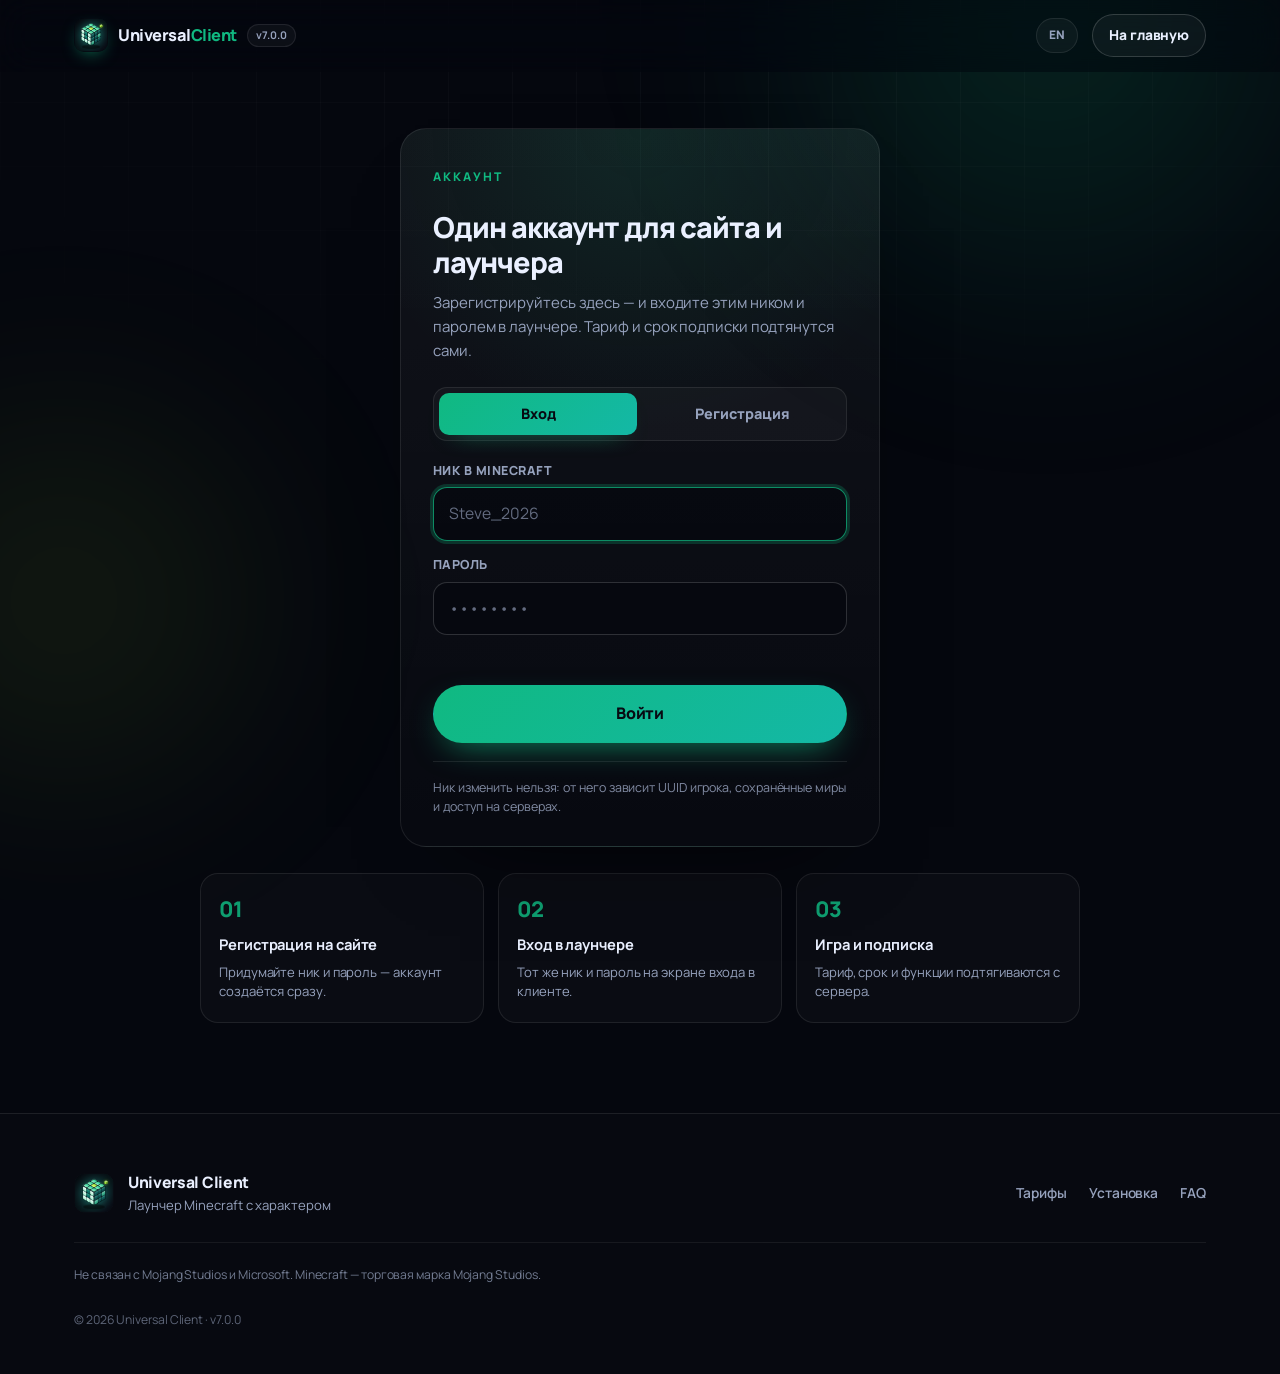
==== account.html @ 713a1575 "Add files via upload" ====
<!DOCTYPE html>
<html lang="ru" data-theme="emerald">
<head>
<meta charset="UTF-8">
<meta name="viewport" content="width=device-width, initial-scale=1">
<title>Аккаунт — Universal Client</title>
<meta name="description" content="Регистрация и вход в аккаунт Universal Client. Один ник и пароль для сайта и лаунчера.">
<meta name="theme-color" content="#070a12">
<link rel="icon" href="assets/img/icon.png">
<link rel="apple-touch-icon" href="assets/img/icon.png">
<link rel="preload" href="assets/fonts/manrope-cyrillic.woff2" as="font" type="font/woff2" crossorigin>
<link rel="preload" href="assets/fonts/manrope-latin.woff2" as="font" type="font/woff2" crossorigin>
<link rel="stylesheet" href="assets/css/style.css">
<link rel="stylesheet" href="assets/css/account.css">
<script>document.documentElement.classList.add("js");</script>
</head>
<body>

<div class="bg" aria-hidden="true">
  <div class="bg-grid"></div>
  <div class="bg-glow bg-glow--a"></div>
  <div class="bg-glow bg-glow--b"></div>
</div>

<header class="header" id="header">
  <div class="wrap header__inner">
    <a class="brand" href="index.html" aria-label="Universal Client">
      <img class="brand__icon" src="assets/img/icon.png" alt="" width="36" height="36">
      <span class="brand__text">Universal<span>Client</span></span>
      <span class="brand__ver">v7.0.0</span>
    </a>

    <div class="header__actions">
      <button class="lang" id="accLang" type="button" aria-label="Switch language">EN</button>
      <a class="btn btn--ghost btn--sm" href="index.html">
        <span data-i18n="acc.back">На главную</span>
      </a>
    </div>
  </div>
</header>

<main class="acc">
  <div class="wrap acc__wrap">

    <section class="acc__card" id="authCard">
      <span class="eyebrow" data-i18n="acc.eyebrow">Аккаунт</span>
      <h1 class="acc__title" data-i18n="acc.title">Один аккаунт для сайта и лаунчера</h1>
      <p class="acc__lead" data-i18n="acc.lead">Зарегистрируйтесь здесь — и входите этим ником и паролем в лаунчере. Тариф и срок подписки подтянутся сами.</p>

      <div class="acc__tabs" role="tablist" aria-label="Вход и регистрация">
        <button class="acc__tab is-active" type="button" role="tab" aria-selected="true" data-tab="login" data-i18n="acc.tabLogin">Вход</button>
        <button class="acc__tab" type="button" role="tab" aria-selected="false" data-tab="register" data-i18n="acc.tabRegister">Регистрация</button>
      </div>

      <form class="acc__form" id="authForm" novalidate>
        <label class="acc__field">
          <span data-i18n="acc.nickname">Ник в Minecraft</span>
          <input id="nickname" name="nickname" type="text" maxlength="16" autocomplete="username"
                 spellcheck="false" placeholder="Steve_2026" required>
        </label>

        <label class="acc__field">
          <span data-i18n="acc.password">Пароль</span>
          <input id="password" name="password" type="password" maxlength="128"
                 autocomplete="current-password" placeholder="••••••••" required>
        </label>

        <label class="acc__field" id="repeatRow" hidden>
          <span data-i18n="acc.repeat">Повторите пароль</span>
          <input id="repeat" name="repeat" type="password" maxlength="128"
                 autocomplete="new-password" placeholder="••••••••">
        </label>

        <p class="acc__msg" id="msg" role="status" aria-live="polite"></p>

        <button class="btn btn--primary btn--block btn--lg" id="submit" type="submit">
          <span id="submitText" data-i18n="acc.signIn">Войти</span>
        </button>
      </form>

      <p class="acc__note" data-i18n="acc.note">Ник изменить нельзя: от него зависит UUID игрока, сохранённые миры и доступ на серверах.</p>
    </section>

    <section class="prof" id="profileCard" hidden>

      <header class="pcard prof__hero">
        <div class="acc__avatar" id="profileAvatar" aria-hidden="true">?</div>
        <div class="prof__id">
          <span class="eyebrow" data-i18n="acc.profileEyebrow">Профиль</span>
          <div class="prof__nickrow">
            <h1 class="prof__nick" id="profileNick">—</h1>
            <span class="rank" id="rankBadge" hidden></span>
          </div>
          <p class="prof__meta">
            <span class="acc__badge" id="planBadge">Free</span>
            <span id="profileSince"></span>
          </p>
        </div>
        <a class="btn btn--ghost" id="adminLink" href="admin.html" hidden data-i18n="prof.adminPanel">Админ-панель</a>
        <button class="btn btn--ghost" id="logoutBtn" type="button" data-i18n="acc.logout">Выйти</button>
      </header>

      <div class="prof__grid">

        <div class="prof__col">

        <article class="pcard pcard--1">
          <h2 class="pcard__title" data-i18n="prof.subTitle">Подписка</h2>
          <p class="prof__plan" id="subPlan">Free</p>
          <p class="prof__sub" id="subUntil"></p>
          <div class="meter" id="subMeter" hidden><div class="meter__fill" id="subFill"></div></div>
          <p class="prof__hint" id="subHint"></p>
          <a class="btn btn--primary" id="subCta" href="index.html#pricing" data-i18n="prof.ctaFree">Открыть Premium</a>
          <div class="admin-self" id="adminSelf" hidden>
            <div class="admin-self__row">
              <select id="adminSelfPlan" aria-label="Срок подписки">
                <option value="1m">1 месяц</option>
                <option value="6m">6 месяцев</option>
                <option value="12m">12 месяцев</option>
              </select>
              <button class="btn btn--primary" id="adminSelfGrant" type="button" data-i18n="prof.selfGrant">Выдать себе подписку</button>
              <button class="btn btn--ghost" id="adminSelfRevoke" type="button" data-i18n="prof.selfRevoke">Отозвать</button>
            </div>
            <p class="acc__msg" id="adminSelfMsg" role="status" aria-live="polite"></p>
          </div>
        </article>

        <article class="pcard pcard--4">
          <h2 class="pcard__title" data-i18n="prof.secTitle">Безопасность</h2>
          <form class="acc__form" id="pwForm" novalidate>
            <label class="acc__field">
              <span data-i18n="prof.pwCurrent">Текущий пароль</span>
              <input id="pwCurrent" type="password" maxlength="128" autocomplete="current-password" placeholder="••••••••">
            </label>
            <label class="acc__field">
              <span data-i18n="prof.pwNew">Новый пароль</span>
              <input id="pwNew" type="password" maxlength="128" autocomplete="new-password" placeholder="••••••••">
            </label>
            <label class="acc__field">
              <span data-i18n="acc.repeat">Повторите пароль</span>
              <input id="pwRepeat" type="password" maxlength="128" autocomplete="new-password" placeholder="••••••••">
            </label>
            <p class="acc__msg" id="pwMsg" role="status" aria-live="polite"></p>
            <button class="btn btn--ghost btn--block" id="pwSubmit" type="submit" data-i18n="prof.pwSave">Сменить пароль</button>
          </form>
          <button class="prof__danger" id="logoutAllBtn" type="button" data-i18n="prof.logoutAll">Выйти на всех устройствах</button>
        </article>

        </div>

        <div class="prof__col">

        <article class="pcard pcard--2">
          <h2 class="pcard__title" data-i18n="prof.featTitle">Возможности</h2>
          <ul class="feat" id="featList"></ul>
        </article>

        <article class="pcard pcard--3">
          <h2 class="pcard__title" data-i18n="prof.infoTitle">Данные аккаунта</h2>
          <dl class="info" id="infoList"></dl>
        </article>

        </div>

        <article class="pcard prof__wide">
          <h2 class="pcard__title" data-i18n="prof.startTitle">Как начать играть</h2>
          <ol class="todo" id="todoList"></ol>
        </article>

      </div>
    </section>

    <ol class="acc__steps" id="regSteps">
      <li>
        <span class="acc__step-num">01</span>
        <strong data-i18n="acc.step1t">Регистрация на сайте</strong>
        <span data-i18n="acc.step1">Придумайте ник и пароль — аккаунт создаётся сразу.</span>
      </li>
      <li>
        <span class="acc__step-num">02</span>
        <strong data-i18n="acc.step2t">Вход в лаунчере</strong>
        <span data-i18n="acc.step2">Тот же ник и пароль на экране входа в клиенте.</span>
      </li>
      <li>
        <span class="acc__step-num">03</span>
        <strong data-i18n="acc.step3t">Игра и подписка</strong>
        <span data-i18n="acc.step3">Тариф, срок и функции подтягиваются с сервера.</span>
      </li>
    </ol>

  </div>
</main>

<footer class="footer">
  <div class="wrap footer__inner">
    <div class="footer__brand">
      <img src="assets/img/icon.png" alt="" width="40" height="40">
      <div>
        <strong>Universal Client</strong>
        <span data-i18n="footer.tagline">Лаунчер Minecraft с характером</span>
      </div>
    </div>

    <nav class="footer__nav" aria-label="Ссылки">
      <a href="index.html#pricing" data-i18n="nav.pricing">Тарифы</a>
      <a href="index.html#install" data-i18n="nav.install">Установка</a>
      <a href="index.html#faq" data-i18n="nav.faq">FAQ</a>
    </nav>

    <p class="footer__legal" data-i18n="footer.legal">Не связан с Mojang Studios и Microsoft. Minecraft — торговая марка Mojang Studios.</p>
    <p class="footer__copy">© 2026 Universal Client · v7.0.0</p>
  </div>
</footer>

<script src="assets/js/account.js"></script>
</body>
</html>
---- assets/css/style.css ----
﻿/* =========================================================
   Universal Client — site styles
   ========================================================= */

@font-face {
  font-family: "Manrope";
  font-style: normal;
  font-weight: 200 800;
  font-display: swap;
  src: url("../fonts/manrope-cyrillic.woff2") format("woff2");
  unicode-range: U+0301, U+0400-045F, U+0490-0491, U+04B0-04B1, U+2116;
}
@font-face {
  font-family: "Manrope";
  font-style: normal;
  font-weight: 200 800;
  font-display: swap;
  src: url("../fonts/manrope-latin-ext.woff2") format("woff2");
  unicode-range: U+0100-02BA, U+02BD-02C5, U+02C7-02CC, U+02CE-02D7, U+02DD-02FF, U+0304, U+0308, U+0329, U+1D00-1DBF, U+1E00-1E9F, U+1EF2-1EFF, U+2020, U+20A0-20AB, U+20AD-20C4, U+2113, U+2C60-2C7F, U+A720-A7FF;
}
@font-face {
  font-family: "Manrope";
  font-style: normal;
  font-weight: 200 800;
  font-display: swap;
  src: url("../fonts/manrope-latin.woff2") format("woff2");
  unicode-range: U+0000-00FF, U+0131, U+0152-0153, U+02BB-02BC, U+02C6, U+02DA, U+02DC, U+0304, U+0308, U+0329, U+2000-206F, U+20AC, U+2122, U+2191, U+2193, U+2212, U+2215, U+FEFF, U+FFFD;
}

/* ---------- tokens ---------- */

:root {
  --bg: #05070e;
  --bg-soft: #080c17;
  --panel: rgba(255, 255, 255, 0.035);
  --panel-2: rgba(255, 255, 255, 0.06);
  --line: rgba(255, 255, 255, 0.085);
  --line-strong: rgba(255, 255, 255, 0.16);
  --text: #eaf0ff;
  --muted: #96a2bd;
  --ink: #070a12;
  --wrap: 1180px;
  --radius: 20px;
  --a: #10b981;
  --b: #14b8a6;
  --c: #a3e635;
  --header-h: 72px;
  --ease: cubic-bezier(0.22, 0.7, 0.24, 1);
}

[data-theme="amber"]   { --a: #ffb454; --b: #ff8a3d; --c: #ffd98a; }
[data-theme="purple"]  { --a: #8b5cf6; --b: #6366f1; --c: #22d3ee; }
[data-theme="ocean"]   { --a: #0ea5e9; --b: #3b82f6; --c: #a78bfa; }
[data-theme="rose"]    { --a: #ec4899; --b: #f43f5e; --c: #fb923c; }
[data-theme="emerald"] { --a: #10b981; --b: #14b8a6; --c: #a3e635; }
[data-theme="sunset"]  { --a: #f97316; --b: #ef4444; --c: #facc15; }

/* ---------- reset ---------- */

*,
*::before,
*::after { box-sizing: border-box; }

* { margin: 0; }

html {
  scroll-behavior: smooth;
  -webkit-text-size-adjust: 100%;
}

body {
  min-height: 100vh;
  background: var(--bg);
  color: var(--text);
  font-family: "Manrope", "Segoe UI", system-ui, -apple-system, sans-serif;
  font-size: 16px;
  line-height: 1.6;
  letter-spacing: -0.005em;
  overflow-x: hidden;
  -webkit-font-smoothing: antialiased;
}

img { display: block; max-width: 100%; height: auto; }
a { color: inherit; text-decoration: none; }
button { font: inherit; color: inherit; background: none; border: 0; cursor: pointer; }
ul, ol { list-style: none; padding: 0; }
svg { display: block; }

::selection {
  background: color-mix(in srgb, var(--a) 40%, transparent);
  color: #fff;
}

:focus-visible {
  outline: 2px solid var(--a);
  outline-offset: 3px;
  border-radius: 6px;
}

/* ---------- background ---------- */

.bg {
  position: fixed;
  inset: 0;
  z-index: -1;
  overflow: hidden;
  pointer-events: none;
}

.bg-grid {
  position: absolute;
  inset: -10%;
  background-image:
    linear-gradient(rgba(255, 255, 255, 0.028) 1px, transparent 1px),
    linear-gradient(90deg, rgba(255, 255, 255, 0.028) 1px, transparent 1px);
  background-size: 64px 64px;
  mask-image: radial-gradient(ellipse 80% 60% at 50% 0%, #000 25%, transparent 78%);
  -webkit-mask-image: radial-gradient(ellipse 80% 60% at 50% 0%, #000 25%, transparent 78%);
}

.bg-glow {
  position: absolute;
  border-radius: 50%;
  filter: blur(90px);
  opacity: 0.55;
  transition: background 0.6s var(--ease);
}

.bg-glow--a {
  width: 60vw;
  height: 60vw;
  max-width: 820px;
  max-height: 820px;
  top: -28vw;
  right: -12vw;
  background: radial-gradient(circle, color-mix(in srgb, var(--a) 34%, transparent), transparent 68%);
}

.bg-glow--b {
  width: 46vw;
  height: 46vw;
  max-width: 620px;
  max-height: 620px;
  top: 34vh;
  left: -18vw;
  background: radial-gradient(circle, color-mix(in srgb, var(--c) 20%, transparent), transparent 70%);
}

/* ---------- layout ---------- */

.wrap {
  width: 100%;
  max-width: var(--wrap);
  margin: 0 auto;
  padding: 0 24px;
}

.wrap--narrow { max-width: 840px; }

.section {
  position: relative;
  padding: 104px 0;
  scroll-margin-top: calc(var(--header-h) + 12px);
}

.section--alt {
  background: linear-gradient(180deg, transparent, rgba(255, 255, 255, 0.018) 12%, rgba(255, 255, 255, 0.018) 88%, transparent);
}

.section__head {
  max-width: 720px;
  margin: 0 auto 56px;
  text-align: center;
}

.eyebrow {
  display: inline-block;
  margin-bottom: 14px;
  font-size: 12px;
  font-weight: 800;
  letter-spacing: 0.16em;
  text-transform: uppercase;
  color: var(--a);
}

.section__title {
  font-size: clamp(1.75rem, 3.4vw, 2.6rem);
  font-weight: 800;
  line-height: 1.15;
  letter-spacing: -0.03em;
}

.section__lead {
  margin-top: 16px;
  color: var(--muted);
  font-size: 1.02rem;
}

.grad {
  background: linear-gradient(115deg, var(--a), var(--c));
  -webkit-background-clip: text;
  background-clip: text;
  color: transparent;
}

/* ---------- buttons ---------- */

.btn {
  display: inline-flex;
  align-items: center;
  justify-content: center;
  gap: 10px;
  padding: 12px 20px;
  border-radius: 999px;
  border: 1px solid transparent;
  font-size: 0.94rem;
  font-weight: 800;
  letter-spacing: -0.01em;
  white-space: nowrap;
  transition: transform 0.18s var(--ease), box-shadow 0.25s var(--ease),
              background-color 0.25s var(--ease), border-color 0.25s var(--ease);
}

.btn .ico {
  width: 18px;
  height: 18px;
  fill: none;
  stroke: currentColor;
  stroke-width: 1.9;
  stroke-linecap: round;
  stroke-linejoin: round;
}

.btn--primary {
  color: var(--ink);
  background: linear-gradient(135deg, var(--a), var(--b));
  box-shadow: 0 12px 34px -14px color-mix(in srgb, var(--a) 85%, transparent);
}

.btn--primary:hover {
  transform: translateY(-2px);
  box-shadow: 0 18px 44px -14px color-mix(in srgb, var(--a) 95%, transparent);
}

.btn--ghost {
  color: var(--text);
  background: rgba(255, 255, 255, 0.045);
  border-color: var(--line-strong);
}

.btn--ghost:hover {
  background: rgba(255, 255, 255, 0.09);
  transform: translateY(-2px);
}

.btn--sm { padding: 9px 16px; font-size: 0.86rem; }

/* ---------- кнопка аккаунта в шапке ---------- */

.acc-avatar {
  display: none;
  flex: none;
  place-items: center;
  width: 24px;
  height: 24px;
  border-radius: 50%;
  font-size: 0.74rem;
  font-weight: 800;
  line-height: 1;
  text-transform: uppercase;
  color: var(--ink);
  background: linear-gradient(135deg, var(--a), var(--b));
}

.acc-label {
  min-width: 0;
  max-width: 14ch;
  overflow: hidden;
  text-overflow: ellipsis;
}

.header__account.is-user {
  gap: 8px;
  padding-left: 6px;
  border-color: color-mix(in srgb, var(--a) 45%, var(--line-strong));
}

.is-user > .acc-avatar { display: grid; }

.nav a.nav__account { display: none; }
.btn--lg { padding: 15px 26px; font-size: 1rem; }

.btn:active { transform: translateY(0); }

/* ---------- header ---------- */

.header {
  position: fixed;
  top: 0;
  left: 0;
  right: 0;
  z-index: 60;
  height: var(--header-h);
  display: flex;
  align-items: center;
  background: rgba(5, 7, 14, 0.55);
  backdrop-filter: blur(18px) saturate(140%);
  -webkit-backdrop-filter: blur(18px) saturate(140%);
  border-bottom: 1px solid transparent;
  transition: background 0.3s var(--ease), border-color 0.3s var(--ease);
}

.header.is-scrolled {
  background: rgba(5, 7, 14, 0.86);
  border-bottom-color: var(--line);
}

.header__inner {
  display: flex;
  align-items: center;
  gap: 22px;
}

.brand {
  display: inline-flex;
  align-items: center;
  gap: 10px;
  flex-shrink: 0;
}

.brand__icon {
  width: 34px;
  height: 34px;
  border-radius: 10px;
  box-shadow: 0 6px 18px -8px color-mix(in srgb, var(--a) 90%, transparent);
}

.brand__text {
  font-size: 1.02rem;
  font-weight: 800;
  letter-spacing: -0.03em;
}

.brand__text span { color: var(--a); }

.brand__ver {
  padding: 2px 8px;
  border-radius: 999px;
  border: 1px solid var(--line);
  background: rgba(255, 255, 255, 0.04);
  font-size: 0.66rem;
  font-weight: 700;
  color: var(--muted);
}

.nav {
  display: flex;
  align-items: center;
  gap: 26px;
  margin-left: auto;
}

.nav a {
  position: relative;
  font-size: 0.88rem;
  font-weight: 600;
  color: var(--muted);
  transition: color 0.2s var(--ease);
}

.nav a::after {
  content: "";
  position: absolute;
  left: 0;
  right: 100%;
  bottom: -6px;
  height: 2px;
  border-radius: 2px;
  background: var(--a);
  transition: right 0.25s var(--ease);
}

.nav a:hover { color: var(--text); }
.nav a:hover::after { right: 0; }

.header__actions {
  display: flex;
  align-items: center;
  gap: 14px;
  margin-left: auto;
}

.nav + .header__actions { margin-left: 0; }

.swatches {
  display: flex;
  align-items: center;
  gap: 7px;
  padding: 6px 9px;
  border-radius: 999px;
  border: 1px solid var(--line);
  background: rgba(255, 255, 255, 0.03);
}

.swatch {
  width: 15px;
  height: 15px;
  border-radius: 50%;
  padding: 0;
  position: relative;
  transition: transform 0.18s var(--ease);
}

.swatch span {
  display: block;
  width: 100%;
  height: 100%;
  border-radius: 50%;
  box-shadow: inset 0 0 0 1px rgba(255, 255, 255, 0.18);
}

.swatch:hover { transform: scale(1.18); }

.swatch.is-active::after {
  content: "";
  position: absolute;
  inset: -4px;
  border-radius: 50%;
  border: 2px solid var(--text);
  opacity: 0.85;
}

.swatch[data-t="amber"] span,
.theme-card[data-t="amber"] .theme-card__bar { background: linear-gradient(135deg, #ffb454, #ff8a3d 55%, #ffd98a); }
.swatch[data-t="purple"] span,
.theme-card[data-t="purple"] .theme-card__bar { background: linear-gradient(135deg, #8b5cf6, #6366f1 55%, #22d3ee); }
.swatch[data-t="ocean"] span,
.theme-card[data-t="ocean"] .theme-card__bar { background: linear-gradient(135deg, #0ea5e9, #3b82f6 55%, #a78bfa); }
.swatch[data-t="rose"] span,
.theme-card[data-t="rose"] .theme-card__bar { background: linear-gradient(135deg, #ec4899, #f43f5e 55%, #fb923c); }
.swatch[data-t="emerald"] span,
.theme-card[data-t="emerald"] .theme-card__bar { background: linear-gradient(135deg, #10b981, #14b8a6 55%, #a3e635); }
.swatch[data-t="sunset"] span,
.theme-card[data-t="sunset"] .theme-card__bar { background: linear-gradient(135deg, #f97316, #ef4444 55%, #facc15); }

.lang {
  min-width: 42px;
  padding: 7px 10px;
  border-radius: 999px;
  border: 1px solid var(--line);
  background: rgba(255, 255, 255, 0.04);
  font-size: 0.74rem;
  font-weight: 800;
  letter-spacing: 0.06em;
  color: var(--muted);
  transition: color 0.2s var(--ease), border-color 0.2s var(--ease);
}

.lang:hover { color: var(--text); border-color: var(--line-strong); }

.burger {
  display: none;
  width: 40px;
  height: 40px;
  border-radius: 12px;
  border: 1px solid var(--line);
  background: rgba(255, 255, 255, 0.04);
  place-items: center;
  gap: 4px;
  padding: 0;
}

.burger span {
  display: block;
  width: 16px;
  height: 2px;
  border-radius: 2px;
  background: var(--text);
  transition: transform 0.25s var(--ease), opacity 0.2s var(--ease);
}

/* ---------- hero ---------- */

.hero {
  position: relative;
  padding: calc(var(--header-h) + 70px) 0 76px;
}

.hero__grid {
  display: grid;
  grid-template-columns: 1.02fr 0.98fr;
  align-items: center;
  gap: 56px;
}

.pill {
  display: inline-flex;
  align-items: center;
  gap: 9px;
  padding: 7px 14px 7px 11px;
  border-radius: 999px;
  border: 1px solid color-mix(in srgb, var(--a) 32%, transparent);
  background: color-mix(in srgb, var(--a) 10%, transparent);
  font-size: 0.78rem;
  font-weight: 700;
  letter-spacing: 0.02em;
  color: color-mix(in srgb, var(--a) 78%, white);
}

.pill .dot {
  width: 7px;
  height: 7px;
  border-radius: 50%;
  background: var(--a);
  box-shadow: 0 0 0 4px color-mix(in srgb, var(--a) 22%, transparent);
  animation: pulse 2.6s ease-in-out infinite;
}

@keyframes pulse {
  0%, 100% { box-shadow: 0 0 0 3px color-mix(in srgb, var(--a) 22%, transparent); }
  50% { box-shadow: 0 0 0 7px color-mix(in srgb, var(--a) 6%, transparent); }
}

.hero__title {
  margin-top: 22px;
  font-size: clamp(2.15rem, 3.8vw, 3.4rem);
  font-weight: 800;
  line-height: 1.06;
  letter-spacing: -0.04em;
}

.hero__lead {
  margin-top: 22px;
  max-width: 34ch;
  font-size: clamp(1rem, 1.35vw, 1.12rem);
  color: var(--muted);
}

.hero__cta {
  display: flex;
  flex-wrap: wrap;
  gap: 12px;
  margin-top: 34px;
}

.hero__meta {
  display: flex;
  flex-wrap: wrap;
  gap: 8px 22px;
  margin-top: 30px;
  font-size: 0.83rem;
  font-weight: 600;
  color: var(--muted);
}

.hero__meta li {
  display: flex;
  align-items: center;
  gap: 8px;
}

.hero__meta li::before {
  content: "";
  width: 5px;
  height: 5px;
  border-radius: 50%;
  background: color-mix(in srgb, var(--a) 70%, transparent);
}

.hero__visual { position: relative; }

.shot {
  position: relative;
  border-radius: 16px;
  isolation: isolate;
}

.shot__glow {
  position: absolute;
  inset: -14% -10%;
  z-index: -1;
  border-radius: 50%;
  background: radial-gradient(ellipse at 50% 50%, color-mix(in srgb, var(--a) 30%, transparent), transparent 66%);
  filter: blur(38px);
  opacity: 0.9;
  transition: background 0.6s var(--ease);
}

.shot img {
  width: 100%;
  border-radius: 16px;
  border: 1px solid rgba(255, 255, 255, 0.12);
  box-shadow:
    0 40px 80px -40px rgba(0, 0, 0, 0.9),
    0 0 0 1px rgba(0, 0, 0, 0.4),
    0 18px 60px -30px color-mix(in srgb, var(--a) 60%, transparent);
  transition: opacity 0.25s var(--ease);
}

.shot img.is-swapping { opacity: 0; }

.hero__caption {
  display: flex;
  align-items: center;
  gap: 10px;
  margin-top: 16px;
  font-size: 0.8rem;
  color: var(--muted);
}

.kbd {
  padding: 3px 9px;
  border-radius: 7px;
  border: 1px solid var(--line);
  background: rgba(255, 255, 255, 0.05);
  font-size: 0.72rem;
  font-weight: 800;
  letter-spacing: 0.04em;
  text-transform: uppercase;
  color: var(--text);
  white-space: nowrap;
}

/* ---------- cards ---------- */

.cards {
  display: grid;
  grid-template-columns: repeat(3, 1fr);
  gap: 18px;
}

.card {
  position: relative;
  padding: 26px 24px 28px;
  border-radius: var(--radius);
  border: 1px solid var(--line);
  background: linear-gradient(180deg, rgba(255, 255, 255, 0.045), rgba(255, 255, 255, 0.018));
  transition: transform 0.28s var(--ease), border-color 0.28s var(--ease),
              background 0.28s var(--ease), box-shadow 0.28s var(--ease);
}

.card::after {
  content: "";
  position: absolute;
  inset: 0;
  border-radius: inherit;
  padding: 1px;
  background: linear-gradient(150deg, color-mix(in srgb, var(--a) 55%, transparent), transparent 45%);
  -webkit-mask: linear-gradient(#000 0 0) content-box, linear-gradient(#000 0 0);
  -webkit-mask-composite: xor;
  mask: linear-gradient(#000 0 0) content-box, linear-gradient(#000 0 0);
  mask-composite: exclude;
  opacity: 0;
  transition: opacity 0.28s var(--ease);
  pointer-events: none;
}

.card:hover {
  transform: translateY(-4px);
  background: linear-gradient(180deg, rgba(255, 255, 255, 0.07), rgba(255, 255, 255, 0.025));
  box-shadow: 0 24px 50px -30px rgba(0, 0, 0, 0.9);
}

.card:hover::after { opacity: 1; }

.card__ico {
  display: grid;
  place-items: center;
  width: 44px;
  height: 44px;
  margin-bottom: 18px;
  border-radius: 13px;
  background: color-mix(in srgb, var(--a) 14%, transparent);
  border: 1px solid color-mix(in srgb, var(--a) 26%, transparent);
  color: color-mix(in srgb, var(--a) 82%, white);
}

.card__ico svg {
  width: 22px;
  height: 22px;
  fill: none;
  stroke: currentColor;
  stroke-width: 1.6;
  stroke-linecap: round;
  stroke-linejoin: round;
}

.card h3 {
  font-size: 1.06rem;
  font-weight: 800;
  letter-spacing: -0.02em;
}

.card p {
  margin-top: 8px;
  font-size: 0.9rem;
  color: var(--muted);
}

/* ---------- gallery slider ---------- */

.slider {
  position: relative;
  max-width: 880px;
  margin: 0 auto;
}

.slider__frame {
  position: relative;
  overflow: hidden;
  border-radius: 20px;
  border: 1px solid var(--line);
  background: #0a0e18;
  box-shadow:
    0 44px 90px -55px rgba(0, 0, 0, 0.95),
    0 18px 60px -40px color-mix(in srgb, var(--a) 45%, transparent);
}

.slider__track {
  display: flex;
  transition: transform 0.6s var(--ease);
  will-change: transform;
}

.slide {
  position: relative;
  display: block;
  flex: 0 0 100%;
  padding: 0;
  background: none;
  text-align: left;
}

.slide img {
  width: 100%;
  height: auto;
}

.slide::after {
  content: "";
  position: absolute;
  inset: 0;
  background: linear-gradient(180deg, transparent 62%, rgba(4, 6, 12, 0.8));
  pointer-events: none;
}

.slide__cap {
  position: absolute;
  left: 20px;
  bottom: 16px;
  z-index: 2;
  font-size: 0.88rem;
  font-weight: 800;
  letter-spacing: 0.02em;
}

.slider__nav {
  position: absolute;
  top: 50%;
  transform: translateY(-50%);
  z-index: 3;
  display: grid;
  place-items: center;
  width: 44px;
  height: 44px;
  border-radius: 50%;
  border: 1px solid var(--line-strong);
  background: rgba(8, 11, 20, 0.72);
  backdrop-filter: blur(8px);
  -webkit-backdrop-filter: blur(8px);
  color: var(--text);
  transition: background 0.2s var(--ease), border-color 0.2s var(--ease), transform 0.2s var(--ease);
}

.slider__nav:hover {
  background: rgba(255, 255, 255, 0.14);
  border-color: color-mix(in srgb, var(--a) 55%, transparent);
}

.slider__nav svg {
  width: 20px;
  height: 20px;
  fill: none;
  stroke: currentColor;
  stroke-width: 1.9;
  stroke-linecap: round;
  stroke-linejoin: round;
}

.slider__nav--prev { left: 14px; }
.slider__nav--next { right: 14px; }

.slider__dots {
  display: flex;
  align-items: center;
  justify-content: center;
  gap: 8px;
  margin-top: 20px;
}

.slider__dot {
  width: 8px;
  height: 8px;
  border-radius: 50%;
  background: var(--line-strong);
  transition: width 0.25s var(--ease), background 0.25s var(--ease);
}

.slider__dot:hover { background: var(--muted); }

.slider__dot.is-active {
  width: 26px;
  border-radius: 999px;
  background: linear-gradient(90deg, var(--a), var(--b));
}

.gallery__note {
  margin-top: 22px;
  text-align: center;
  font-size: 0.82rem;
  color: var(--muted);
}

/* ---------- themes ---------- */

.themes {
  display: grid;
  grid-template-columns: repeat(6, 1fr);
  gap: 14px;
}

.theme-card {
  display: flex;
  flex-direction: column;
  gap: 12px;
  padding: 12px 12px 16px;
  border-radius: 16px;
  border: 1px solid var(--line);
  background: var(--panel);
  text-align: left;
  transition: transform 0.25s var(--ease), border-color 0.25s var(--ease),
              background 0.25s var(--ease);
}

.theme-card__bar {
  display: block;
  height: 58px;
  border-radius: 10px;
  box-shadow: inset 0 0 0 1px rgba(255, 255, 255, 0.14);
}

.theme-card__name {
  font-size: 0.86rem;
  font-weight: 700;
  color: var(--muted);
  transition: color 0.2s var(--ease);
}

.theme-card:hover {
  transform: translateY(-3px);
  border-color: var(--line-strong);
  background: var(--panel-2);
}

.theme-card.is-active {
  border-color: color-mix(in srgb, var(--a) 60%, transparent);
  background: color-mix(in srgb, var(--a) 8%, var(--panel));
}

.theme-card.is-active .theme-card__name { color: var(--text); }

.themes__note {
  margin-top: 26px;
  text-align: center;
  font-size: 0.85rem;
  color: var(--muted);
}

/* ---------- steps ---------- */

.steps {
  display: grid;
  grid-template-columns: repeat(3, 1fr);
  gap: 18px;
  counter-reset: step;
}

.step {
  position: relative;
  padding: 28px 26px 30px;
  border-radius: var(--radius);
  border: 1px solid var(--line);
  background: linear-gradient(180deg, rgba(255, 255, 255, 0.04), rgba(255, 255, 255, 0.012));
}

.step__num {
  display: block;
  margin-bottom: 16px;
  font-size: 2.1rem;
  font-weight: 800;
  line-height: 1;
  letter-spacing: -0.04em;
  background: linear-gradient(135deg, var(--a), var(--c));
  -webkit-background-clip: text;
  background-clip: text;
  color: transparent;
}

.step h3 {
  font-size: 1.04rem;
  font-weight: 800;
  letter-spacing: -0.02em;
}

.step p {
  margin-top: 8px;
  font-size: 0.9rem;
  color: var(--muted);
}

.install__cta {
  display: flex;
  flex-wrap: wrap;
  justify-content: center;
  gap: 12px;
  margin-top: 44px;
}

/* ---------- faq ---------- */

.faq { border-top: 1px solid var(--line); }

.faq__item {
  border-bottom: 1px solid var(--line);
}

.faq__item summary {
  display: flex;
  align-items: center;
  justify-content: space-between;
  gap: 20px;
  padding: 22px 4px;
  font-size: 1.02rem;
  font-weight: 700;
  letter-spacing: -0.015em;
  cursor: pointer;
  list-style: none;
  transition: color 0.2s var(--ease);
}

.faq__item summary::-webkit-details-marker { display: none; }
.faq__item summary:hover { color: var(--a); }

.faq__item summary::after {
  content: "";
  flex-shrink: 0;
  width: 12px;
  height: 12px;
  margin-right: 6px;
  border-right: 2px solid currentColor;
  border-bottom: 2px solid currentColor;
  transform: rotate(45deg);
  transition: transform 0.25s var(--ease);
  opacity: 0.6;
}

.faq__item[open] summary::after {
  transform: rotate(-135deg);
  opacity: 1;
  color: var(--a);
}

.faq__item p {
  padding: 0 44px 24px 4px;
  color: var(--muted);
  font-size: 0.94rem;
}

/* ---------- pricing ---------- */

.section--pricing { position: relative; }

.section--pricing::before {
  content: "";
  position: absolute;
  inset: 0;
  pointer-events: none;
  background: radial-gradient(ellipse 60% 55% at 50% 0%, color-mix(in srgb, var(--a) 9%, transparent), transparent 70%);
}

.plans {
  display: grid;
  grid-template-columns: repeat(4, 1fr);
  gap: 16px;
  align-items: stretch;
}

.plan {
  position: relative;
  display: flex;
  flex-direction: column;
  padding: 28px 22px 26px;
  border-radius: 22px;
  border: 1px solid var(--line);
  background: linear-gradient(180deg, rgba(255, 255, 255, 0.045), rgba(255, 255, 255, 0.012));
  transition: transform 0.3s var(--ease), border-color 0.3s var(--ease), box-shadow 0.3s var(--ease);
}

.plan--free {
  border-style: dashed;
  border-color: var(--line-strong);
  background: rgba(255, 255, 255, 0.018);
}

.plan--free .plan__amount { color: var(--muted); }

.plan:hover {
  transform: translateY(-4px);
  border-color: var(--line-strong);
}

.plan--featured {
  border-color: color-mix(in srgb, var(--a) 55%, transparent);
  background:
    radial-gradient(ellipse 90% 60% at 50% 0%, color-mix(in srgb, var(--a) 15%, transparent), transparent 66%),
    linear-gradient(180deg, rgba(255, 255, 255, 0.06), rgba(255, 255, 255, 0.015));
  box-shadow: 0 34px 70px -45px color-mix(in srgb, var(--a) 75%, transparent);
}

.plan--featured:hover { border-color: color-mix(in srgb, var(--a) 78%, transparent); }

.plan__badge {
  position: absolute;
  top: -13px;
  left: 50%;
  transform: translateX(-50%);
  padding: 5px 14px;
  border-radius: 999px;
  background: linear-gradient(135deg, var(--a), var(--b));
  color: var(--ink);
  font-size: 0.68rem;
  font-weight: 800;
  letter-spacing: 0.09em;
  text-transform: uppercase;
  white-space: nowrap;
  box-shadow: 0 10px 26px -12px color-mix(in srgb, var(--a) 90%, transparent);
}

.plan__term {
  display: block;
  font-size: 0.76rem;
  font-weight: 800;
  letter-spacing: 0.14em;
  text-transform: uppercase;
  color: var(--muted);
}

.plan__price {
  display: flex;
  align-items: center;
  gap: 10px;
  margin-top: 14px;
}

.plan__amount {
  font-size: clamp(1.7rem, 2.1vw, 2.15rem);
  font-weight: 800;
  line-height: 1.05;
  letter-spacing: -0.04em;
}

.plan__save {
  padding: 3px 9px;
  border-radius: 999px;
  border: 1px solid color-mix(in srgb, var(--a) 35%, transparent);
  background: color-mix(in srgb, var(--a) 18%, transparent);
  color: var(--a);
  font-size: 0.72rem;
  font-weight: 800;
}

.plan__per {
  margin-top: 6px;
  font-size: 0.86rem;
  color: var(--muted);
}

.plan__list {
  display: grid;
  gap: 11px;
  margin: 24px 0 28px;
}

.plan__list li {
  position: relative;
  padding-left: 26px;
  font-size: 0.89rem;
  color: var(--muted);
}

.plan__list li::before {
  content: "";
  position: absolute;
  left: 2px;
  top: 0.42em;
  width: 12px;
  height: 7px;
  border-left: 2px solid var(--a);
  border-bottom: 2px solid var(--a);
  transform: rotate(-45deg);
}

.plan__list li.is-off {
  color: color-mix(in srgb, var(--muted) 60%, transparent);
}

.plan__list li.is-off::before {
  top: 0.78em;
  width: 11px;
  height: 0;
  border-left: 0;
  border-bottom: 2px solid currentColor;
  transform: none;
}

.btn--block {
  width: 100%;
  margin-top: auto;
}

.plans__note {
  margin-top: 26px;
  text-align: center;
  font-size: 0.82rem;
  color: var(--muted);
}

/* ---------- final cta ---------- */

.section--cta { padding-top: 0; }

.start {
  position: relative;
  padding: 56px 32px;
  border-radius: 26px;
  border: 1px solid color-mix(in srgb, var(--a) 26%, var(--line));
  background:
    radial-gradient(ellipse 60% 100% at 50% 0%, color-mix(in srgb, var(--a) 17%, transparent), transparent 66%),
    linear-gradient(180deg, rgba(255, 255, 255, 0.05), rgba(255, 255, 255, 0.015));
  overflow: hidden;
  text-align: center;
}

.start__title {
  font-size: clamp(1.6rem, 3vw, 2.3rem);
  font-weight: 800;
  letter-spacing: -0.03em;
}

.start__text {
  max-width: 52ch;
  margin: 12px auto 0;
  font-size: 0.96rem;
  color: var(--muted);
}

.start__actions {
  display: flex;
  flex-wrap: wrap;
  justify-content: center;
  gap: 12px;
  margin-top: 30px;
}

.start__points {
  display: flex;
  flex-wrap: wrap;
  justify-content: center;
  gap: 10px 26px;
  margin-top: 26px;
  font-size: 0.82rem;
  color: var(--muted);
}

.start__points li {
  display: flex;
  align-items: center;
  gap: 8px;
}

.start__points li::before {
  content: "";
  width: 12px;
  height: 7px;
  border-left: 2px solid var(--a);
  border-bottom: 2px solid var(--a);
  transform: rotate(-45deg);
}

/* ---------- footer ---------- */

.footer {
  padding: 56px 0 44px;
  border-top: 1px solid var(--line);
  background: rgba(255, 255, 255, 0.012);
}

.footer__inner {
  display: grid;
  grid-template-columns: 1fr auto;
  gap: 26px 40px;
  align-items: center;
}

.footer__brand {
  display: flex;
  align-items: center;
  gap: 14px;
}

.footer__brand img { border-radius: 12px; }

.footer__brand strong {
  display: block;
  font-size: 0.98rem;
  font-weight: 800;
  letter-spacing: -0.02em;
}

.footer__brand span {
  display: block;
  font-size: 0.82rem;
  color: var(--muted);
}

.footer__nav {
  display: flex;
  flex-wrap: wrap;
  gap: 10px 22px;
  font-size: 0.86rem;
  font-weight: 600;
  color: var(--muted);
}

.footer__nav a { transition: color 0.2s var(--ease); }
.footer__nav a:hover { color: var(--a); }

.footer__legal {
  grid-column: 1 / -1;
  padding-top: 22px;
  border-top: 1px solid var(--line);
  font-size: 0.76rem;
  color: var(--muted);
  opacity: 0.75;
}

.footer__copy {
  grid-column: 1 / -1;
  font-size: 0.76rem;
  color: var(--muted);
  opacity: 0.6;
}

/* ---------- lightbox ---------- */

.lightbox {
  position: fixed;
  inset: 0;
  z-index: 100;
  display: grid;
  grid-template-columns: 72px 1fr 72px;
  align-items: center;
  justify-items: center;
  gap: 12px;
  padding: 24px;
  background: rgba(3, 5, 10, 0.92);
  backdrop-filter: blur(14px);
  -webkit-backdrop-filter: blur(14px);
  animation: fade 0.22s var(--ease);
}

.lightbox[hidden] { display: none; }

@keyframes fade { from { opacity: 0; } to { opacity: 1; } }

.lightbox__fig {
  max-width: 100%;
  max-height: 100%;
  text-align: center;
}

.lightbox__fig img {
  max-width: min(1100px, 100%);
  max-height: 80vh;
  margin: 0 auto;
  border-radius: 14px;
  border: 1px solid var(--line-strong);
  box-shadow: 0 40px 90px -40px #000;
}

.lightbox__fig figcaption {
  margin-top: 14px;
  font-size: 0.85rem;
  color: var(--muted);
}

.lightbox__close,
.lightbox__nav {
  display: grid;
  place-items: center;
  width: 46px;
  height: 46px;
  border-radius: 50%;
  border: 1px solid var(--line-strong);
  background: rgba(255, 255, 255, 0.06);
  transition: background 0.2s var(--ease), transform 0.2s var(--ease);
}

.lightbox__close:hover,
.lightbox__nav:hover {
  background: rgba(255, 255, 255, 0.14);
  transform: scale(1.06);
}

.lightbox__close {
  position: absolute;
  top: 20px;
  right: 20px;
}

.lightbox__nav svg,
.lightbox__close svg {
  width: 20px;
  height: 20px;
  fill: none;
  stroke: currentColor;
  stroke-width: 1.8;
  stroke-linecap: round;
  stroke-linejoin: round;
}

.lightbox__nav--prev { justify-self: start; }
.lightbox__nav--next { justify-self: end; }

/* ---------- reveal ---------- */

.reveal {
  transition: opacity 0.7s var(--ease), transform 0.7s var(--ease);
}

.js .reveal {
  opacity: 0;
  transform: translateY(20px);
}

.js .reveal.is-in {
  opacity: 1;
  transform: none;
}

/* ---------- responsive ---------- */

@media (max-width: 1080px) {
  .nav { gap: 18px; }
  .swatches { display: none; }
  .cards { grid-template-columns: repeat(2, 1fr); }
  .themes { grid-template-columns: repeat(3, 1fr); }
  .plans { grid-template-columns: repeat(2, 1fr); }
}

@media (max-width: 900px) {
  .hero__grid {
    grid-template-columns: 1fr;
    gap: 44px;
  }
  .hero { padding-top: calc(var(--header-h) + 56px); }
  .hero__lead { max-width: 46ch; }
  .hero__visual { max-width: 720px; }

  .nav {
    position: fixed;
    top: var(--header-h);
    left: 0;
    right: 0;
    flex-direction: column;
    align-items: stretch;
    gap: 0;
    padding: 10px 24px 18px;
    background: rgba(5, 7, 14, 0.97);
    border-bottom: 1px solid var(--line);
    transform: translateY(-8px);
    opacity: 0;
    visibility: hidden;
    transition: opacity 0.22s var(--ease), transform 0.22s var(--ease), visibility 0.22s;
  }

  .nav.is-open {
    opacity: 1;
    visibility: visible;
    transform: none;
  }

  .nav a {
    padding: 13px 2px;
    font-size: 1rem;
    border-bottom: 1px solid var(--line);
  }

  .nav a::after { display: none; }

  .burger { display: grid; }

  .header__actions { margin-left: auto; }
  .header__actions .btn--primary { display: none; }
  .header__account { display: none; }

  .nav a.nav__account {
    display: flex;
    align-items: center;
    gap: 10px;
    color: var(--text);
    font-weight: 800;
    border-bottom: 0;
  }
  .nav a.nav__account.is-user .acc-label { max-width: none; }

  .steps { grid-template-columns: 1fr; }
  .start { padding: 44px 24px; }
  .footer__inner { grid-template-columns: 1fr; }
  .footer__legal, .footer__copy { grid-column: auto; }
}

@media (max-width: 700px) {
  :root { --radius: 16px; }
  .section { padding: 76px 0; }
  .section__head { margin-bottom: 38px; }
  .cards { grid-template-columns: 1fr; }
  .themes { grid-template-columns: repeat(2, 1fr); }
  .plans { grid-template-columns: 1fr; max-width: 460px; margin-inline: auto; }

  .slider__frame { border-radius: 16px; }
  .slider__nav {
    width: 32px;
    height: 32px;
    background: rgba(8, 11, 20, 0.55);
  }
  .slider__nav svg { width: 16px; height: 16px; }
  .slider__nav--prev { left: 8px; }
  .slider__nav--next { right: 8px; }
  .slide__cap { left: 14px; bottom: 12px; font-size: 0.8rem; }

  .hero__grid > *,
  .plans > *,
  .steps > *,
  .cards > * { min-width: 0; }

  .hero__cta,
  .install__cta,
  .start__actions {
    flex-direction: column;
    align-items: stretch;
  }

  .hero__cta .btn,
  .install__cta .btn,
  .start__actions .btn {
    width: 100%;
    white-space: normal;
    text-align: center;
  }

  .hero__meta { gap: 6px 16px; }
  .start__points {
    flex-direction: column;
    align-items: flex-start;
    width: fit-content;
    margin-inline: auto;
    text-align: left;
  }
  .brand__ver { display: none; }
  .lightbox { grid-template-columns: 1fr; padding: 64px 16px 24px; }
  .lightbox__nav { position: absolute; bottom: 18px; width: 42px; height: 42px; }
  .lightbox__nav--prev { left: calc(50% - 56px); }
  .lightbox__nav--next { right: calc(50% - 56px); }
  .lightbox__fig img { max-height: 62vh; }
}

@media (prefers-reduced-motion: reduce) {
  html { scroll-behavior: auto; }
  *,
  *::before,
  *::after {
    animation-duration: 0.001ms !important;
    animation-iteration-count: 1 !important;
    transition-duration: 0.001ms !important;
  }
  .reveal { opacity: 1; transform: none; }
  .js .reveal { opacity: 1; transform: none; }
}
---- assets/css/account.css ----
/* =========================================================
   Universal Client — страница аккаунта
   ========================================================= */

.acc {
  padding: calc(var(--header-h) + 56px) 0 90px;
}

.acc__wrap {
  display: grid;
  gap: 26px;
  justify-items: center;
}

.acc__card {
  position: relative;
  width: 100%;
  max-width: 480px;
  padding: 34px 32px 30px;
  border-radius: 26px;
  border: 1px solid var(--line);
  background:
    radial-gradient(ellipse 90% 60% at 50% 0%, color-mix(in srgb, var(--a) 12%, transparent), transparent 70%),
    linear-gradient(180deg, rgba(255, 255, 255, 0.05), rgba(255, 255, 255, 0.012));
  box-shadow: 0 40px 90px -60px #000;
}

.acc__card[hidden] { display: none; }

.acc__title {
  margin-top: 10px;
  font-size: clamp(1.45rem, 2.4vw, 1.8rem);
  font-weight: 800;
  line-height: 1.2;
  letter-spacing: -0.035em;
}

.acc__lead {
  margin-top: 12px;
  color: var(--muted);
  font-size: 0.94rem;
}

.acc__tabs {
  display: grid;
  grid-template-columns: 1fr 1fr;
  gap: 6px;
  margin: 24px 0 20px;
  padding: 5px;
  border-radius: 14px;
  border: 1px solid var(--line);
  background: rgba(255, 255, 255, 0.03);
}

.acc__tab {
  padding: 9px 12px;
  border-radius: 10px;
  font-size: 0.9rem;
  font-weight: 800;
  color: var(--muted);
  transition: color 0.2s var(--ease), background 0.2s var(--ease);
}

.acc__tab:hover { color: var(--text); }

.acc__tab.is-active {
  color: var(--ink);
  background: linear-gradient(135deg, var(--a), var(--b));
  box-shadow: 0 10px 24px -16px color-mix(in srgb, var(--a) 90%, transparent);
}

.acc__form {
  display: grid;
  gap: 14px;
}

.acc__field {
  display: grid;
  gap: 7px;
}

.acc__field[hidden] { display: none; }

.acc__field > span {
  font-size: 0.78rem;
  font-weight: 800;
  letter-spacing: 0.04em;
  text-transform: uppercase;
  color: var(--muted);
}

.acc__field input {
  width: 100%;
  padding: 13px 15px;
  border-radius: 14px;
  border: 1px solid var(--line-strong);
  background: rgba(6, 9, 16, 0.72);
  color: var(--text);
  font: inherit;
  font-size: 0.98rem;
  transition: border-color 0.2s var(--ease), box-shadow 0.2s var(--ease);
}

.acc__field input::placeholder { color: color-mix(in srgb, var(--muted) 65%, transparent); }

.acc__field input:focus {
  outline: none;
  border-color: color-mix(in srgb, var(--a) 75%, transparent);
  box-shadow: 0 0 0 3px color-mix(in srgb, var(--a) 22%, transparent);
}

.acc__field input.is-error {
  border-color: #f87171;
  box-shadow: 0 0 0 3px rgba(248, 113, 113, 0.18);
}

.acc__msg {
  min-height: 1.5em;
  margin: -2px 0 0;
  font-size: 0.86rem;
  font-weight: 700;
  line-height: 1.45;
  color: var(--muted);
}

.acc__msg.is-error { color: #fca5a5; }
.acc__msg.is-ok { color: #6ee7b7; }

.acc__form .btn { margin-top: 4px; }

.acc__note {
  margin-top: 18px;
  padding-top: 16px;
  border-top: 1px solid var(--line);
  font-size: 0.78rem;
  line-height: 1.55;
  color: color-mix(in srgb, var(--muted) 85%, transparent);
}

.acc__badge {
  display: inline-flex;
  align-items: center;
  padding: 6px 14px;
  border-radius: 999px;
  font-size: 0.8rem;
  font-weight: 800;
  letter-spacing: 0.02em;
  color: var(--ink);
  background: linear-gradient(135deg, var(--a), var(--b));
}

.acc__badge.is-free {
  color: var(--text);
  background: rgba(255, 255, 255, 0.08);
  border: 1px dashed var(--line-strong);
}

/* ---------- ранги ---------- */

.rank {
  display: inline-flex;
  align-items: center;
  padding: 5px 13px;
  border-radius: 999px;
  font-size: 0.76rem;
  font-weight: 800;
  letter-spacing: 0.03em;
  white-space: nowrap;
  color: var(--text);
  background: rgba(255, 255, 255, 0.07);
  border: 1px solid var(--line-strong);
}

.rank--admin {
  color: #ffd9da;
  text-shadow: 0 1px 2px rgb(0 0 0 / 35%);
  background: linear-gradient(135deg, #ff5a5f, #c81e34);
  border-color: rgb(255 106 112 / 45%);
  box-shadow: 0 8px 22px -10px rgb(233 51 67 / 55%);
}

.rank--developer {
  color: #ece9ff;
  text-shadow: 0 1px 2px rgb(0 0 0 / 35%);
  background: linear-gradient(135deg, #8b5cf6, #5b5bd6);
  border-color: rgb(153 122 255 / 45%);
  box-shadow: 0 8px 22px -10px rgb(110 89 214 / 55%);
}

.rank--player {
  color: color-mix(in srgb, var(--muted) 90%, transparent);
}

.prof__nickrow {
  display: flex;
  flex-wrap: wrap;
  align-items: center;
  gap: 10px 12px;
}

.prof__nickrow .rank { flex: none; }

/* ---------- админ-блок в кабинете ---------- */

.admin-self {
  margin-top: 14px;
  padding-top: 14px;
  border-top: 1px dashed var(--line);
}

.admin-self__row {
  display: flex;
  flex-wrap: wrap;
  align-items: center;
  gap: 8px;
}

.admin-self select {
  padding: 9px 12px;
  border-radius: 12px;
  border: 1px solid var(--line-strong);
  background: rgba(255, 255, 255, 0.05);
  color: var(--text);
  font: inherit;
  font-size: 0.86rem;
}

/* ---------- профиль (кабинет) ---------- */

.acc__steps[hidden] { display: none; }

.prof {
  display: grid;
  gap: 20px;
  width: 100%;
  max-width: 1020px;
}

.prof[hidden] { display: none; }

.pcard {
  position: relative;
  min-width: 0;
  padding: 26px 26px 24px;
  border-radius: 22px;
  border: 1px solid var(--line);
  background:
    radial-gradient(ellipse 80% 55% at 50% 0%, color-mix(in srgb, var(--a) 9%, transparent), transparent 70%),
    linear-gradient(180deg, rgba(255, 255, 255, 0.045), rgba(255, 255, 255, 0.012));
  box-shadow: 0 40px 90px -64px #000;
}

.pcard__title {
  margin-bottom: 16px;
  font-size: 0.78rem;
  font-weight: 800;
  letter-spacing: 0.08em;
  text-transform: uppercase;
  color: var(--muted);
}

.prof__hero {
  display: flex;
  align-items: center;
  gap: 22px;
  padding: 26px 30px;
  background:
    radial-gradient(ellipse 70% 120% at 0% 0%, color-mix(in srgb, var(--a) 20%, transparent), transparent 62%),
    linear-gradient(180deg, rgba(255, 255, 255, 0.05), rgba(255, 255, 255, 0.012));
}

.prof__hero .acc__avatar { margin: 0; flex: none; width: 84px; height: 84px; font-size: 2.2rem; }

.prof__id { flex: 1; min-width: 0; }

.prof__nick {
  margin-top: 4px;
  font-size: clamp(1.6rem, 3vw, 2.2rem);
  font-weight: 800;
  line-height: 1.15;
  letter-spacing: -0.04em;
  overflow-wrap: anywhere;
}

.prof__meta {
  display: flex;
  flex-wrap: wrap;
  align-items: center;
  gap: 8px 12px;
  margin-top: 10px;
  font-size: 0.84rem;
  color: var(--muted);
}

.prof__grid {
  display: grid;
  grid-template-columns: repeat(2, minmax(0, 1fr));
  gap: 20px;
  align-items: start;
}

.prof__wide { grid-column: 1 / -1; }

.prof__col { display: grid; gap: 20px; align-content: start; min-width: 0; }

/* подписка */

.prof__plan {
  font-size: 2rem;
  font-weight: 800;
  line-height: 1.1;
  letter-spacing: -0.04em;
  background: linear-gradient(135deg, var(--c, var(--a)), var(--a));
  -webkit-background-clip: text;
  background-clip: text;
  color: transparent;
}

.prof__sub { margin-top: 6px; font-size: 0.92rem; color: var(--muted); }

.meter {
  height: 8px;
  margin-top: 20px;
  border-radius: 999px;
  background: rgba(255, 255, 255, 0.08);
  overflow: hidden;
}

.meter[hidden] { display: none; }

.meter__fill {
  height: 100%;
  border-radius: inherit;
  background: linear-gradient(90deg, var(--a), var(--b));
  transition: width 0.8s var(--ease);
}

.meter__fill.is-warn { background: linear-gradient(90deg, #f59e0b, #fbbf24); }

.prof__hint {
  margin: 12px 0 20px;
  min-height: 1.4em;
  font-size: 0.86rem;
  line-height: 1.5;
  color: var(--muted);
}

.prof__hint.is-warn { color: #fcd34d; }

/* возможности */

.feat { display: grid; gap: 4px; }

.feat li {
  display: flex;
  align-items: center;
  gap: 12px;
  padding: 9px 12px;
  border-radius: 12px;
  font-size: 0.92rem;
  font-weight: 600;
}

.feat li.is-on { background: rgba(255, 255, 255, 0.035); }
.feat li.is-off { color: color-mix(in srgb, var(--muted) 80%, transparent); }

.feat .ico-state {
  flex: none;
  display: grid;
  place-items: center;
  width: 22px;
  height: 22px;
  border-radius: 50%;
}

.feat .is-on .ico-state { color: var(--ink); background: linear-gradient(135deg, var(--a), var(--b)); }
.feat .is-off .ico-state { color: var(--muted); border: 1px dashed var(--line-strong); }

.ico-state svg { width: 12px; height: 12px; fill: none; stroke: currentColor; stroke-width: 2.6; stroke-linecap: round; stroke-linejoin: round; }

.feat__tag {
  margin-left: auto;
  padding: 2px 9px;
  border-radius: 999px;
  font-size: 0.68rem;
  font-weight: 800;
  letter-spacing: 0.04em;
  text-transform: uppercase;
  color: var(--c, var(--a));
  border: 1px solid color-mix(in srgb, var(--a) 40%, transparent);
}

/* данные аккаунта */

.info { display: grid; }

.info > div {
  display: flex;
  justify-content: space-between;
  gap: 18px;
  padding: 12px 0;
  border-bottom: 1px solid var(--line);
  font-size: 0.92rem;
}

.info > div:last-child { border-bottom: 0; padding-bottom: 0; }
.info dt { color: var(--muted); }
.info dd { font-weight: 700; text-align: right; overflow-wrap: anywhere; }

/* безопасность */

.prof__danger {
  display: block;
  width: 100%;
  margin-top: 14px;
  padding: 11px 14px;
  border-radius: 999px;
  border: 1px solid rgba(248, 113, 113, 0.28);
  font-size: 0.88rem;
  font-weight: 800;
  color: #fca5a5;
  transition: background 0.2s var(--ease), border-color 0.2s var(--ease);
}

.prof__danger:hover {
  background: rgba(248, 113, 113, 0.09);
  border-color: rgba(248, 113, 113, 0.5);
}

/* как начать */

.todo { display: grid; grid-template-columns: repeat(3, minmax(0, 1fr)); gap: 14px; }

.todo li {
  display: grid;
  gap: 6px;
  align-content: start;
  padding: 16px 18px;
  border-radius: 16px;
  border: 1px solid var(--line);
  background: rgba(255, 255, 255, 0.025);
}

.todo li.is-done { border-color: color-mix(in srgb, var(--a) 38%, var(--line)); }

.todo__top { display: flex; align-items: center; gap: 10px; font-weight: 800; font-size: 0.95rem; }

.todo__mark {
  flex: none;
  display: grid;
  place-items: center;
  width: 24px;
  height: 24px;
  border-radius: 50%;
  font-size: 0.74rem;
  font-weight: 800;
  color: var(--muted);
  border: 1px dashed var(--line-strong);
}

.is-done .todo__mark { color: var(--ink); border: 0; background: linear-gradient(135deg, var(--a), var(--b)); }
.todo__mark svg { width: 12px; height: 12px; fill: none; stroke: currentColor; stroke-width: 2.6; stroke-linecap: round; stroke-linejoin: round; }

.todo p { font-size: 0.86rem; line-height: 1.5; color: var(--muted); }

.todo a { font-weight: 800; font-size: 0.86rem; color: var(--c, var(--a)); }
.todo a:hover { text-decoration: underline; }

/* аватар */

.acc__avatar {
  display: grid;
  place-items: center;
  width: 72px;
  height: 72px;
  border-radius: 50%;
  font-size: 1.9rem;
  font-weight: 800;
  text-transform: uppercase;
  color: var(--ink);
  background: linear-gradient(135deg, var(--a), var(--b));
  box-shadow: 0 16px 40px -16px color-mix(in srgb, var(--a) 90%, transparent);
}

@media (max-width: 860px) {
  .prof__grid { grid-template-columns: 1fr; }
  .prof__col { display: contents; }
  .pcard--1 { order: 1; }
  .pcard--2 { order: 2; }
  .pcard--3 { order: 3; }
  .pcard--4 { order: 4; }
  .prof__wide { order: 5; }
  .todo { grid-template-columns: 1fr; }
}

@media (max-width: 560px) {
  .prof__hero { flex-wrap: wrap; padding: 22px 20px; gap: 16px; }
  .prof__hero .acc__avatar { width: 64px; height: 64px; font-size: 1.7rem; }
  .prof__hero > .btn { width: 100%; }
  .pcard { padding: 22px 20px 20px; }
}

/* ---------- шаги ---------- */

.acc__steps {
  display: grid;
  grid-template-columns: repeat(3, minmax(0, 1fr));
  gap: 14px;
  width: 100%;
  max-width: 880px;
}

.acc__steps li {
  display: grid;
  gap: 6px;
  padding: 18px 18px 20px;
  border-radius: 18px;
  border: 1px solid var(--line);
  background: rgba(255, 255, 255, 0.025);
}

.acc__step-num {
  font-size: 1.35rem;
  font-weight: 800;
  letter-spacing: -0.04em;
  color: color-mix(in srgb, var(--a) 85%, transparent);
}

.acc__steps strong { font-size: 0.92rem; }

.acc__steps span:last-child {
  font-size: 0.82rem;
  line-height: 1.5;
  color: var(--muted);
}

@media (max-width: 760px) {
  .acc { padding: calc(var(--header-h) + 34px) 0 64px; }
  .acc__card { padding: 26px 20px 24px; border-radius: 22px; }
  .acc__steps { grid-template-columns: 1fr; }
  .acc__actions .btn { flex: 1 1 100%; }
}
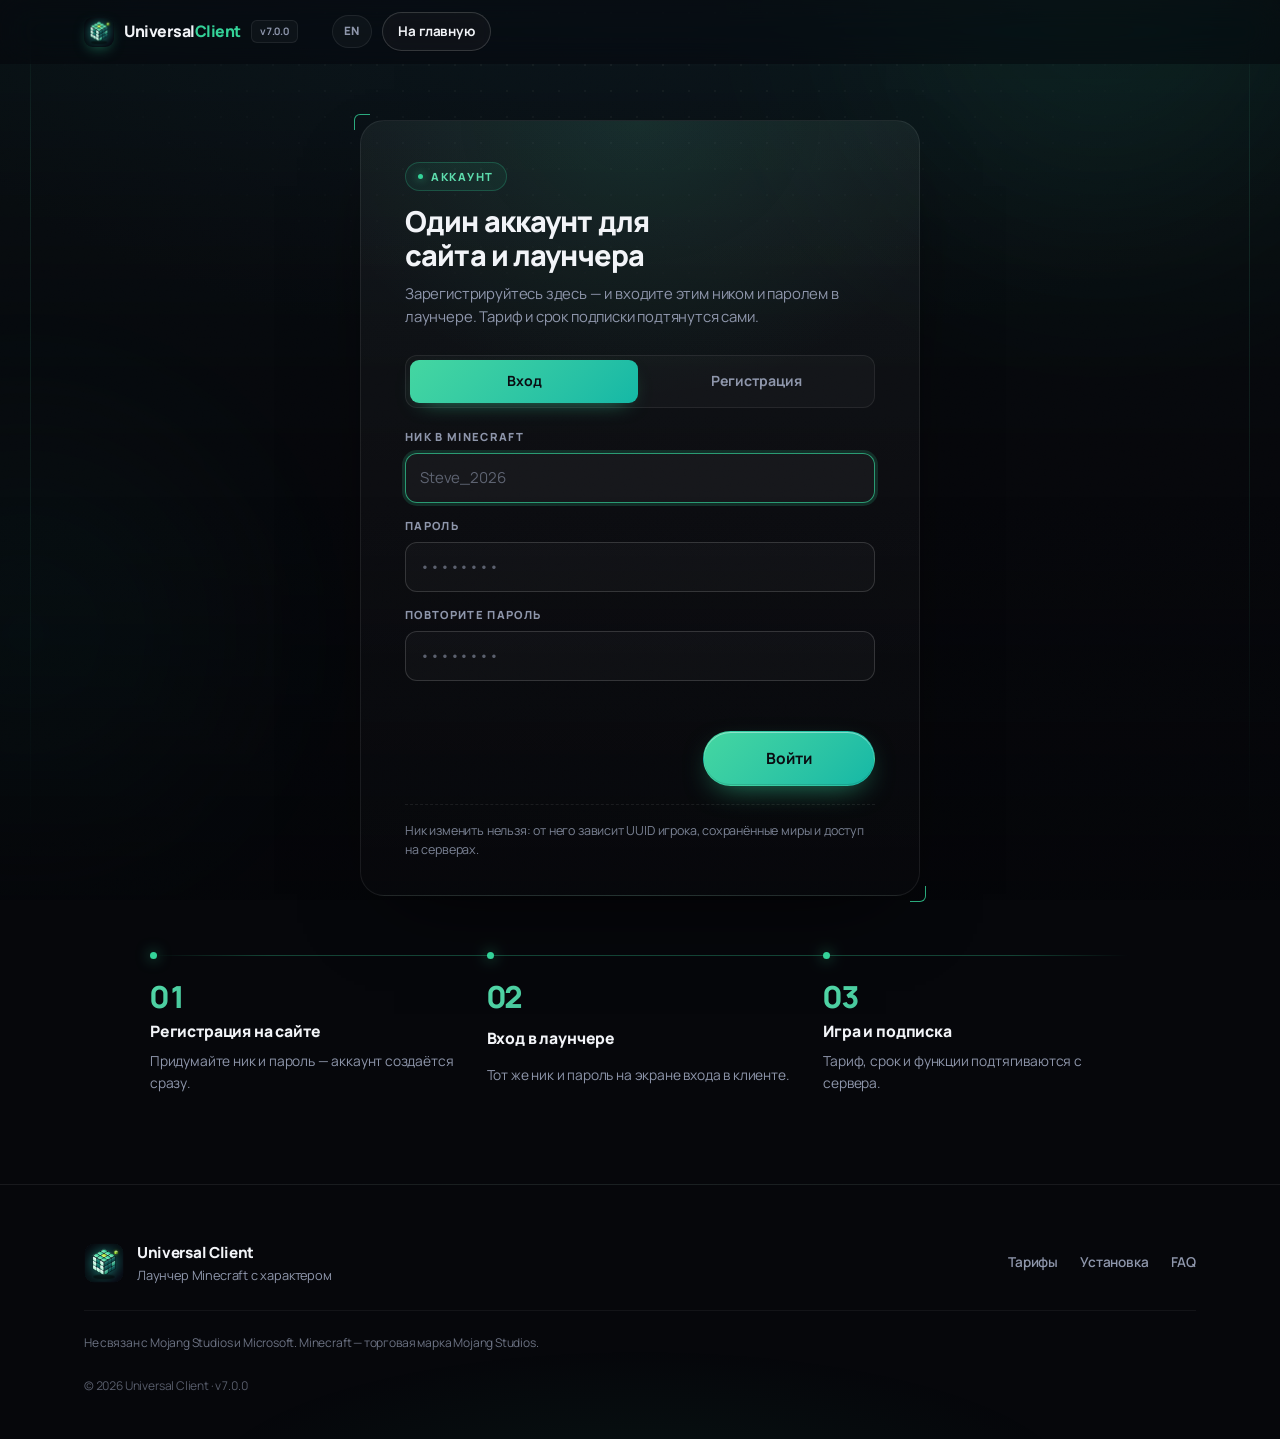
==== commit 743f1c02: "Add files via upload" ====
--- a/account.html
+++ b/account.html
@@ -5,7 +5,7 @@
 <meta name="viewport" content="width=device-width, initial-scale=1">
 <title>Аккаунт — Universal Client</title>
 <meta name="description" content="Регистрация и вход в аккаунт Universal Client. Один ник и пароль для сайта и лаунчера.">
-<meta name="theme-color" content="#070a12">
+<meta name="theme-color" content="#06070b">
 <link rel="icon" href="assets/img/icon.png">
 <link rel="apple-touch-icon" href="assets/img/icon.png">
 <link rel="preload" href="assets/fonts/manrope-cyrillic.woff2" as="font" type="font/woff2" crossorigin>
@@ -20,6 +20,10 @@
   <div class="bg-grid"></div>
   <div class="bg-glow bg-glow--a"></div>
   <div class="bg-glow bg-glow--b"></div>
+  <div class="bg-beam"></div>
+  <div class="bg-rail bg-rail--l"></div>
+  <div class="bg-rail bg-rail--r"></div>
+  <div class="bg-noise"></div>
 </div>
 
 <header class="header" id="header">
--- a/assets/css/style.css
+++ b/assets/css/style.css
@@ -1,5 +1,8 @@
 ﻿/* =========================================================
-   Universal Client — site styles
+   Universal Client — design system 2.0
+   Направление: премиальный «дизайн-студийный» тёмный лендинг.
+   Редакторские рейки, контурные номера, живые превью тем,
+   строковые тарифы, терминал. Точный свет, плавное движение.
    ========================================================= */
 
 @font-face {
@@ -27,33 +30,43 @@
   unicode-range: U+0000-00FF, U+0131, U+0152-0153, U+02BB-02BC, U+02C6, U+02DA, U+02DC, U+0304, U+0308, U+0329, U+2000-206F, U+20AC, U+2122, U+2191, U+2193, U+2212, U+2215, U+FEFF, U+FFFD;
 }
 
-/* ---------- tokens ---------- */
+/* ---------- design tokens ---------- */
 
 :root {
-  --bg: #05070e;
-  --bg-soft: #080c17;
-  --panel: rgba(255, 255, 255, 0.035);
+  --bg: #06070b;
+  --bg-soft: #0a0c12;
+  --panel: rgba(255, 255, 255, 0.032);
   --panel-2: rgba(255, 255, 255, 0.06);
-  --line: rgba(255, 255, 255, 0.085);
-  --line-strong: rgba(255, 255, 255, 0.16);
-  --text: #eaf0ff;
-  --muted: #96a2bd;
-  --ink: #070a12;
-  --wrap: 1180px;
-  --radius: 20px;
-  --a: #10b981;
+  --line: rgba(255, 255, 255, 0.075);
+  --line-strong: rgba(255, 255, 255, 0.15);
+
+  --text: #f2f4f8;
+  --muted: #8e96ab;
+  --ink: #0a0c11;
+
+  --a: #34d399;
   --b: #14b8a6;
   --c: #a3e635;
-  --header-h: 72px;
-  --ease: cubic-bezier(0.22, 0.7, 0.24, 1);
-}
-
-[data-theme="amber"]   { --a: #ffb454; --b: #ff8a3d; --c: #ffd98a; }
-[data-theme="purple"]  { --a: #8b5cf6; --b: #6366f1; --c: #22d3ee; }
-[data-theme="ocean"]   { --a: #0ea5e9; --b: #3b82f6; --c: #a78bfa; }
-[data-theme="rose"]    { --a: #ec4899; --b: #f43f5e; --c: #fb923c; }
-[data-theme="emerald"] { --a: #10b981; --b: #14b8a6; --c: #a3e635; }
-[data-theme="sunset"]  { --a: #f97316; --b: #ef4444; --c: #facc15; }
+
+  --wrap: 1160px;
+  --radius: 20px;
+  --radius-sm: 12px;
+
+  --shadow-lg: 0 32px 80px -34px rgb(0 0 0 / 80%);
+  --shadow-accent: 0 20px 65px -30px color-mix(in srgb, var(--a) 45%, transparent);
+  --header-h: 64px;
+
+  --ease: cubic-bezier(0.4, 0.18, 0.16, 1);
+  --ease-out: cubic-bezier(0.22, 1, 0.36, 1);
+  --spring: cubic-bezier(0.34, 1.35, 0.4, 1);
+}
+
+[data-theme="amber"]   { --a: #fbbf24; --b: #f59e0b; --c: #fde68a; }
+[data-theme="purple"]  { --a: #a78bfa; --b: #8b5cf6; --c: #38bdf8; }
+[data-theme="ocean"]   { --a: #38bdf8; --b: #3b82f6; --c: #818cf8; }
+[data-theme="rose"]    { --a: #fb7185; --b: #f43f5e; --c: #fb923c; }
+[data-theme="emerald"] { --a: #34d399; --b: #14b8a6; --c: #a3e635; }
+[data-theme="sunset"]  { --a: #fb923c; --b: #ef4444; --c: #fbbf24; }
 
 /* ---------- reset ---------- */
 
@@ -66,18 +79,20 @@
 html {
   scroll-behavior: smooth;
   -webkit-text-size-adjust: 100%;
+  scrollbar-color: color-mix(in srgb, var(--a) 30%, rgba(255, 255, 255, 0.16)) transparent;
 }
 
 body {
-  min-height: 100vh;
+  min-height: 100svh;
   background: var(--bg);
   color: var(--text);
   font-family: "Manrope", "Segoe UI", system-ui, -apple-system, sans-serif;
   font-size: 16px;
   line-height: 1.6;
-  letter-spacing: -0.005em;
+  letter-spacing: -0.011em;
   overflow-x: hidden;
   -webkit-font-smoothing: antialiased;
+  text-rendering: optimizeLegibility;
 }
 
 img { display: block; max-width: 100%; height: auto; }
@@ -86,18 +101,27 @@
 ul, ol { list-style: none; padding: 0; }
 svg { display: block; }
 
+::-webkit-scrollbar { width: 10px; }
+::-webkit-scrollbar-track { background: transparent; }
+::-webkit-scrollbar-thumb {
+  border: 3px solid var(--bg);
+  border-radius: 999px;
+  background: rgba(255, 255, 255, 0.16);
+}
+::-webkit-scrollbar-thumb:hover { background: color-mix(in srgb, var(--a) 45%, transparent); }
+
 ::selection {
-  background: color-mix(in srgb, var(--a) 40%, transparent);
+  background: color-mix(in srgb, var(--a) 38%, transparent);
   color: #fff;
 }
 
 :focus-visible {
-  outline: 2px solid var(--a);
+  outline: 2px solid color-mix(in srgb, var(--a) 80%, white);
   outline-offset: 3px;
   border-radius: 6px;
 }
 
-/* ---------- background ---------- */
+/* ---------- фон ---------- */
 
 .bg {
   position: fixed;
@@ -105,45 +129,149 @@
   z-index: -1;
   overflow: hidden;
   pointer-events: none;
+  background: radial-gradient(ellipse 120% 90% at 50% -10%, #0b0e16 0%, var(--bg) 55%);
 }
 
 .bg-grid {
   position: absolute;
-  inset: -10%;
-  background-image:
-    linear-gradient(rgba(255, 255, 255, 0.028) 1px, transparent 1px),
-    linear-gradient(90deg, rgba(255, 255, 255, 0.028) 1px, transparent 1px);
-  background-size: 64px 64px;
-  mask-image: radial-gradient(ellipse 80% 60% at 50% 0%, #000 25%, transparent 78%);
-  -webkit-mask-image: radial-gradient(ellipse 80% 60% at 50% 0%, #000 25%, transparent 78%);
+  inset: 0;
+  background-image: radial-gradient(rgba(255, 255, 255, 0.11) 1px, transparent 1.2px);
+  background-size: 26px 26px;
+  mask-image: radial-gradient(ellipse 70% 54% at 50% 0%, #000 0%, transparent 72%);
+  -webkit-mask-image: radial-gradient(ellipse 70% 54% at 50% 0%, #000 0%, transparent 72%);
+  opacity: 0.5;
 }
 
 .bg-glow {
   position: absolute;
   border-radius: 50%;
-  filter: blur(90px);
-  opacity: 0.55;
+  filter: blur(110px);
+  opacity: 0.42;
   transition: background 0.6s var(--ease);
+  animation: bg-float 36s ease-in-out infinite alternate;
 }
 
 .bg-glow--a {
-  width: 60vw;
-  height: 60vw;
-  max-width: 820px;
-  max-height: 820px;
-  top: -28vw;
+  width: 52vw;
+  height: 52vw;
+  max-width: 780px;
+  max-height: 780px;
+  top: -26vw;
   right: -12vw;
-  background: radial-gradient(circle, color-mix(in srgb, var(--a) 34%, transparent), transparent 68%);
+  background: radial-gradient(circle, color-mix(in srgb, var(--a) 30%, transparent), transparent 66%);
 }
 
 .bg-glow--b {
-  width: 46vw;
-  height: 46vw;
-  max-width: 620px;
-  max-height: 620px;
-  top: 34vh;
+  width: 40vw;
+  height: 40vw;
+  max-width: 560px;
+  max-height: 560px;
+  top: 42vh;
   left: -18vw;
-  background: radial-gradient(circle, color-mix(in srgb, var(--c) 20%, transparent), transparent 70%);
+  background: radial-gradient(circle, color-mix(in srgb, var(--b) 22%, transparent), transparent 70%);
+  animation-delay: -18s;
+  animation-duration: 44s;
+}
+
+@keyframes bg-float {
+  from { translate: 0 -2%; }
+  to { translate: -4% 2%; }
+}
+
+.bg-beam {
+  position: absolute;
+  top: -22%;
+  left: 50%;
+  width: 120vw;
+  height: 58vh;
+  translate: -50% 0;
+  background: linear-gradient(180deg,
+    color-mix(in srgb, var(--a) 9%, transparent),
+    color-mix(in srgb, var(--b) 4%, transparent) 55%,
+    transparent);
+  filter: blur(30px);
+  transform: perspective(900px) rotateX(36deg);
+  transform-origin: 50% 0;
+  transition: background 0.6s var(--ease);
+}
+
+.bg-noise {
+  position: absolute;
+  inset: 0;
+  background-image: url("data:image/svg+xml,%3Csvg xmlns='http://www.w3.org/2000/svg' width='180' height='180'%3E%3Cfilter id='n'%3E%3CfeTurbulence type='fractalNoise' baseFrequency='0.85' numOctaves='2' stitchTiles='stitch'/%3E%3C/filter%3E%3Crect width='180' height='180' filter='url(%23n)'/%3E%3C/svg%3E");
+  opacity: 0.05;
+  mix-blend-mode: overlay;
+}
+
+.bg::after {
+  content: "";
+  position: absolute;
+  inset: 0;
+  background: linear-gradient(180deg, transparent 55%, rgba(3, 4, 7, 0.45) 100%);
+}
+
+/* редакторские рейки */
+.bg-rail {
+  position: absolute;
+  top: 0;
+  bottom: 0;
+  width: 1px;
+  background: linear-gradient(180deg,
+    transparent 0%,
+    color-mix(in srgb, var(--a) 22%, rgba(255, 255, 255, 0.05)) 18%,
+    color-mix(in srgb, var(--a) 14%, rgba(255, 255, 255, 0.04)) 60%,
+    transparent 96%);
+  opacity: 0.5;
+}
+
+.bg-rail--l { left: calc(50% - 618px); }
+.bg-rail--r { right: calc(50% - 618px); }
+
+@media (max-width: 1320px) {
+  .bg-rail--l { left: 30px; }
+  .bg-rail--r { right: 30px; }
+}
+
+@media (max-width: 900px) {
+  .bg-rail { display: none; }
+}
+
+/* живое свечение за курсором */
+.cursor-light {
+  position: absolute;
+  top: 0;
+  left: 0;
+  width: 460px;
+  height: 460px;
+  margin: -230px 0 0 -230px;
+  border-radius: 50%;
+  background: radial-gradient(circle, color-mix(in srgb, var(--a) 8%, transparent), transparent 62%);
+  filter: blur(26px);
+  opacity: 0;
+  pointer-events: none;
+  transition: opacity 0.6s var(--ease), transform 0.4s cubic-bezier(0.2, 0.6, 0.2, 1);
+  will-change: transform;
+}
+
+.cursor-light.is-on { opacity: 1; }
+
+/* вспышка при смене темы */
+body::after {
+  content: "";
+  position: fixed;
+  inset: 0;
+  z-index: 75;
+  pointer-events: none;
+  opacity: 0;
+  background: radial-gradient(ellipse 70% 55% at 50% 28%, color-mix(in srgb, var(--a) 34%, transparent), transparent 62%);
+  mix-blend-mode: screen;
+}
+
+body.is-theme-flash::after { animation: theme-flash 0.55s var(--ease-out); }
+
+@keyframes theme-flash {
+  0% { opacity: 0.32; }
+  100% { opacity: 0; }
 }
 
 /* ---------- layout ---------- */
@@ -155,73 +283,1026 @@
   padding: 0 24px;
 }
 
-.wrap--narrow { max-width: 840px; }
+.wrap--narrow { max-width: 780px; }
 
 .section {
   position: relative;
-  padding: 104px 0;
-  scroll-margin-top: calc(var(--header-h) + 12px);
+  padding: 108px 0;
+  scroll-margin-top: calc(var(--header-h) + 16px);
 }
 
 .section--alt {
-  background: linear-gradient(180deg, transparent, rgba(255, 255, 255, 0.018) 12%, rgba(255, 255, 255, 0.018) 88%, transparent);
+  background:
+    linear-gradient(180deg, transparent, rgba(255, 255, 255, 0.014) 14%, rgba(255, 255, 255, 0.014) 86%, transparent),
+    linear-gradient(90deg, transparent 0%, rgba(255, 255, 255, 0.01) 50%, transparent 100%);
+}
+
+/* контурные номера секций */
+main .section { counter-increment: sec; }
+
+main .section::before {
+  content: counter(sec, decimal-leading-zero);
+  position: absolute;
+  top: calc(var(--header-h) - 30px);
+  left: 50%;
+  translate: -50% 0;
+  z-index: 0;
+  font-size: clamp(5rem, 13vw, 10rem);
+  font-weight: 800;
+  line-height: 1;
+  letter-spacing: -0.05em;
+  color: transparent;
+  -webkit-text-stroke: 1px color-mix(in srgb, var(--a) 15%, transparent);
+  pointer-events: none;
+  user-select: none;
 }
 
 .section__head {
-  max-width: 720px;
-  margin: 0 auto 56px;
+  position: relative;
+  z-index: 1;
+  max-width: 660px;
+  margin: 0 auto 64px;
   text-align: center;
 }
 
+.section__head::after {
+  content: "";
+  display: block;
+  width: 72px;
+  height: 2px;
+  margin: 26px auto 0;
+  border-radius: 2px;
+  background: linear-gradient(90deg, var(--a), var(--b));
+  transform: scaleX(0);
+  transform-origin: 50% 50%;
+  transition: transform 0.9s var(--ease-out) 0.15s;
+}
+
+.section__head.is-in::after { transform: scaleX(1); }
+
 .eyebrow {
-  display: inline-block;
-  margin-bottom: 14px;
-  font-size: 12px;
+  display: inline-flex;
+  align-items: center;
+  gap: 8px;
+  padding: 5px 12px;
+  border-radius: 999px;
+  border: 1px solid color-mix(in srgb, var(--a) 24%, transparent);
+  background: color-mix(in srgb, var(--a) 7%, transparent);
+  font-size: 0.7rem;
   font-weight: 800;
-  letter-spacing: 0.16em;
+  letter-spacing: 0.14em;
   text-transform: uppercase;
-  color: var(--a);
+  color: color-mix(in srgb, var(--a) 80%, white);
+}
+
+.eyebrow::before {
+  content: "";
+  width: 5px;
+  height: 5px;
+  border-radius: 50%;
+  background: var(--a);
+  box-shadow: 0 0 8px color-mix(in srgb, var(--a) 80%, transparent);
 }
 
 .section__title {
-  font-size: clamp(1.75rem, 3.4vw, 2.6rem);
+  margin-top: 18px;
+  font-size: clamp(1.9rem, 3.4vw, 2.6rem);
   font-weight: 800;
-  line-height: 1.15;
+  line-height: 1.1;
   letter-spacing: -0.03em;
+  text-wrap: balance;
 }
 
 .section__lead {
-  margin-top: 16px;
+  margin-top: 14px;
   color: var(--muted);
   font-size: 1.02rem;
+  text-wrap: pretty;
 }
 
 .grad {
-  background: linear-gradient(115deg, var(--a), var(--c));
+  background: linear-gradient(100deg, var(--a) 20%, var(--c) 50%, var(--a) 82%);
+  background-size: 220% 100%;
   -webkit-background-clip: text;
   background-clip: text;
   color: transparent;
-}
-
-/* ---------- buttons ---------- */
+  animation: grad-pan 9s ease-in-out infinite alternate;
+}
+
+@keyframes grad-pan {
+  from { background-position: 0% 0; }
+  to { background-position: 100% 0; }
+}
+
+/* ---------- полоса чтения ---------- */
+
+.progress {
+  position: fixed;
+  top: 0;
+  left: 0;
+  right: 0;
+  z-index: 80;
+  height: 2px;
+  background: linear-gradient(90deg, var(--a), var(--b));
+  transform-origin: 0 50%;
+  transform: scaleX(0);
+  opacity: 0;
+  transition: opacity 0.3s var(--ease);
+}
+
+.progress.is-on { opacity: 1; }
+
+/* ---------- кнопки ---------- */
 
 .btn {
+  position: relative;
   display: inline-flex;
   align-items: center;
+  justify-content: center;
+  gap: 9px;
+  padding: 11px 20px;
+  border-radius: 999px;
+  border: 1px solid transparent;
+  font-size: 0.9rem;
+  font-weight: 700;
+  letter-spacing: -0.005em;
+  white-space: nowrap;
+  overflow: hidden;
+  isolation: isolate;
+  transition:
+    transform 0.35s var(--spring),
+    box-shadow 0.35s var(--ease),
+    background-color 0.25s var(--ease),
+    border-color 0.25s var(--ease),
+    color 0.25s var(--ease);
+}
+
+.btn:active { transform: translateY(1px) scale(0.985); }
+
+.btn::before {
+  content: "";
+  position: absolute;
+  inset: 0;
+  z-index: -1;
+  background: linear-gradient(115deg, transparent 30%, rgba(255, 255, 255, 0.3) 50%, transparent 70%);
+  transform: translateX(-130%);
+  transition: transform 0.8s var(--ease);
+}
+
+.btn:hover::before { transform: translateX(130%); }
+
+.btn .ico {
+  width: 17px;
+  height: 17px;
+  fill: none;
+  stroke: currentColor;
+  stroke-width: 1.9;
+  stroke-linecap: round;
+  stroke-linejoin: round;
+  transition: transform 0.3s var(--spring);
+}
+
+.btn:hover .ico { transform: translateY(1.5px); }
+
+.btn--primary {
+  color: var(--ink);
+  background: linear-gradient(135deg, color-mix(in srgb, var(--a) 92%, white), var(--b));
+  box-shadow:
+    0 10px 30px -12px color-mix(in srgb, var(--a) 70%, transparent),
+    inset 0 1px 0 rgba(255, 255, 255, 0.4),
+    inset 0 -1px 0 rgba(0, 0, 0, 0.12);
+}
+
+.btn--primary:hover {
+  transform: translateY(-2px);
+  box-shadow:
+    0 18px 44px -14px color-mix(in srgb, var(--a) 85%, transparent),
+    inset 0 1px 0 rgba(255, 255, 255, 0.4),
+    inset 0 -1px 0 rgba(0, 0, 0, 0.12);
+}
+
+.btn--ghost {
+  color: var(--text);
+  background: rgba(255, 255, 255, 0.04);
+  border-color: var(--line-strong);
+  backdrop-filter: blur(8px);
+  -webkit-backdrop-filter: blur(8px);
+}
+
+.btn--ghost:hover {
+  background: rgba(255, 255, 255, 0.08);
+  border-color: color-mix(in srgb, var(--a) 50%, var(--line-strong));
+  transform: translateY(-2px);
+}
+
+.btn--sm { padding: 8px 15px; font-size: 0.84rem; }
+.btn--lg { padding: 14px 26px; font-size: 0.97rem; }
+
+/* ---------- кнопка аккаунта ---------- */
+
+.acc-avatar {
+  display: none;
+  flex: none;
+  place-items: center;
+  width: 22px;
+  height: 22px;
+  border-radius: 50%;
+  font-size: 0.68rem;
+  font-weight: 800;
+  line-height: 1;
+  text-transform: uppercase;
+  color: var(--ink);
+  background: linear-gradient(135deg, var(--a), var(--b));
+}
+
+.acc-label {
+  min-width: 0;
+  max-width: 14ch;
+  overflow: hidden;
+  text-overflow: ellipsis;
+}
+
+.header__account.is-user {
+  gap: 8px;
+  padding-left: 6px;
+  border-color: color-mix(in srgb, var(--a) 45%, var(--line-strong));
+}
+
+.is-user > .acc-avatar { display: grid; }
+
+.nav a.nav__account { display: none; }
+
+/* ---------- шапка ---------- */
+
+.header {
+  position: fixed;
+  top: 0;
+  left: 0;
+  right: 0;
+  z-index: 60;
+  height: var(--header-h);
+  display: flex;
+  align-items: center;
+  background: color-mix(in srgb, var(--bg) 55%, transparent);
+  backdrop-filter: blur(18px) saturate(140%);
+  -webkit-backdrop-filter: blur(18px) saturate(140%);
+  border-bottom: 1px solid transparent;
+  transition: background 0.4s var(--ease), border-color 0.4s var(--ease), box-shadow 0.4s var(--ease);
+}
+
+.header.is-scrolled {
+  background: color-mix(in srgb, var(--bg) 84%, transparent);
+  border-bottom-color: var(--line);
+  box-shadow: 0 16px 44px -30px rgb(0 0 0 / 70%);
+}
+
+.header__inner {
+  display: flex;
+  align-items: center;
+  gap: 22px;
+}
+
+.brand {
+  display: inline-flex;
+  align-items: center;
+  gap: 10px;
+  flex-shrink: 0;
+}
+
+.brand__icon {
+  width: 30px;
+  height: 30px;
+  border-radius: 9px;
+  box-shadow: 0 5px 16px -7px color-mix(in srgb, var(--a) 80%, transparent);
+  transition: transform 0.45s var(--spring);
+}
+
+.brand:hover .brand__icon { transform: rotate(-7deg) scale(1.08); }
+
+.brand__text {
+  font-size: 0.99rem;
+  font-weight: 800;
+  letter-spacing: -0.03em;
+}
+
+.brand__text span { color: var(--a); }
+
+.brand__ver {
+  padding: 2px 8px;
+  border-radius: 6px;
+  border: 1px solid var(--line);
+  background: rgba(255, 255, 255, 0.03);
+  font-size: 0.64rem;
+  font-weight: 700;
+  font-variant-numeric: tabular-nums;
+  color: var(--muted);
+}
+
+.nav {
+  display: flex;
+  align-items: center;
+  gap: 4px;
+  margin-left: auto;
+  padding: 4px;
+  border-radius: 999px;
+  border: 1px solid var(--line);
+  background: rgba(255, 255, 255, 0.025);
+}
+
+.nav a {
+  position: relative;
+  padding: 7px 14px;
+  border-radius: 999px;
+  font-size: 0.85rem;
+  font-weight: 600;
+  color: var(--muted);
+  transition: color 0.25s var(--ease), background 0.25s var(--ease);
+}
+
+.nav a:not(.nav__account):hover {
+  color: var(--text);
+  background: rgba(255, 255, 255, 0.05);
+}
+
+.nav a::after {
+  content: "";
+  position: absolute;
+  left: 14px;
+  right: 14px;
+  bottom: 2px;
+  height: 1.5px;
+  border-radius: 2px;
+  background: linear-gradient(90deg, var(--a), var(--b));
+  transform: scaleX(0);
+  transform-origin: 0 50%;
+  transition: transform 0.35s var(--ease-out);
+}
+
+.nav a:hover::after { transform: scaleX(1); }
+
+.header__actions {
+  display: flex;
+  align-items: center;
+  gap: 10px;
+  margin-left: 12px;
+}
+
+.swatches {
+  display: flex;
+  align-items: center;
+  gap: 6px;
+  padding: 6px 8px;
+  border-radius: 999px;
+  border: 1px solid var(--line);
+  background: rgba(255, 255, 255, 0.025);
+}
+
+.swatch {
+  width: 14px;
+  height: 14px;
+  border-radius: 50%;
+  padding: 0;
+  position: relative;
+  transition: transform 0.3s var(--spring);
+}
+
+.swatch span {
+  display: block;
+  width: 100%;
+  height: 100%;
+  border-radius: 50%;
+  box-shadow: inset 0 0 0 1px rgba(255, 255, 255, 0.2);
+}
+
+.swatch:hover { transform: scale(1.25); }
+.swatch.is-active { transform: scale(1.12); }
+
+.swatch.is-active::after {
+  content: "";
+  position: absolute;
+  inset: -4px;
+  border-radius: 50%;
+  border: 1.5px solid color-mix(in srgb, var(--a) 85%, white);
+  animation: ring-in 0.35s var(--spring);
+}
+
+@keyframes ring-in {
+  from { transform: scale(0.55); opacity: 0; }
+  to { transform: scale(1); opacity: 1; }
+}
+
+.swatch[data-t="amber"] span,
+.theme-card[data-t="amber"] .theme-card__bar { background: linear-gradient(135deg, #fbbf24, #f59e0b 55%, #fde68a); }
+.swatch[data-t="purple"] span,
+.theme-card[data-t="purple"] .theme-card__bar { background: linear-gradient(135deg, #a78bfa, #8b5cf6 55%, #38bdf8); }
+.swatch[data-t="ocean"] span,
+.theme-card[data-t="ocean"] .theme-card__bar { background: linear-gradient(135deg, #38bdf8, #3b82f6 55%, #818cf8); }
+.swatch[data-t="rose"] span,
+.theme-card[data-t="rose"] .theme-card__bar { background: linear-gradient(135deg, #fb7185, #f43f5e 55%, #fb923c); }
+.swatch[data-t="emerald"] span,
+.theme-card[data-t="emerald"] .theme-card__bar { background: linear-gradient(135deg, #34d399, #14b8a6 55%, #a3e635); }
+.swatch[data-t="sunset"] span,
+.theme-card[data-t="sunset"] .theme-card__bar { background: linear-gradient(135deg, #fb923c, #ef4444 55%, #fbbf24); }
+
+.lang {
+  min-width: 40px;
+  padding: 6px 10px;
+  border-radius: 999px;
+  border: 1px solid var(--line);
+  background: rgba(255, 255, 255, 0.03);
+  font-size: 0.72rem;
+  font-weight: 800;
+  letter-spacing: 0.06em;
+  color: var(--muted);
+  transition: color 0.2s var(--ease), border-color 0.2s var(--ease), transform 0.3s var(--spring);
+}
+
+.lang:hover {
+  color: var(--text);
+  border-color: var(--line-strong);
+  transform: translateY(-1px);
+}
+
+.burger {
+  display: none;
+  width: 38px;
+  height: 38px;
+  border-radius: 10px;
+  border: 1px solid var(--line);
+  background: rgba(255, 255, 255, 0.03);
+  place-content: center;
+  gap: 4px;
+  padding: 0;
+}
+
+.burger span {
+  display: block;
+  width: 15px;
+  height: 1.5px;
+  border-radius: 2px;
+  background: var(--text);
+  transition: transform 0.35s var(--ease-out), opacity 0.2s var(--ease);
+}
+
+.burger.is-open span:nth-child(1) { transform: translateY(5.5px) rotate(45deg); }
+.burger.is-open span:nth-child(2) { opacity: 0; }
+.burger.is-open span:nth-child(3) { transform: translateY(-5.5px) rotate(-45deg); }
+
+/* ---------- hero: центрированная композиция ---------- */
+
+.hero {
+  position: relative;
+  padding: calc(var(--header-h) + 92px) 0 84px;
+  overflow: hidden;
+}
+
+.hero::before {
+  content: "UNIVERSAL";
+  position: absolute;
+  top: calc(var(--header-h) + 96px);
+  left: 50%;
+  translate: -50% 0;
+  font-size: clamp(5rem, 15vw, 12.5rem);
+  font-weight: 800;
+  line-height: 1;
+  letter-spacing: -0.045em;
+  white-space: nowrap;
+  color: transparent;
+  -webkit-text-stroke: 1px color-mix(in srgb, var(--a) 13%, transparent);
+  pointer-events: none;
+  user-select: none;
+  animation: watermark-drift 26s ease-in-out infinite alternate;
+}
+
+@keyframes watermark-drift {
+  from { translate: -52% 0; }
+  to { translate: -48% 0; }
+}
+
+.hero__inner {
+  position: relative;
+  z-index: 1;
+  display: grid;
+  gap: 58px;
+  justify-items: center;
+  text-align: center;
+}
+
+.pill {
+  display: inline-flex;
+  align-items: center;
+  gap: 9px;
+  padding: 6px 14px 6px 11px;
+  border-radius: 999px;
+  border: 1px solid color-mix(in srgb, var(--a) 26%, transparent);
+  background: color-mix(in srgb, var(--a) 8%, transparent);
+  font-size: 0.76rem;
+  font-weight: 700;
+  font-variant-numeric: tabular-nums;
+  letter-spacing: 0.01em;
+  color: color-mix(in srgb, var(--a) 72%, white);
+}
+
+.pill .dot {
+  width: 6px;
+  height: 6px;
+  border-radius: 50%;
+  background: var(--a);
+  animation: pulse 2.8s ease-in-out infinite;
+}
+
+@keyframes pulse {
+  0%, 100% { box-shadow: 0 0 0 3px color-mix(in srgb, var(--a) 32%, transparent); }
+  50% { box-shadow: 0 0 0 7px color-mix(in srgb, var(--a) 4%, transparent); }
+}
+
+.hero__title {
+  margin-top: 22px;
+  font-size: clamp(2.6rem, 5.6vw, 4.6rem);
+  font-weight: 800;
+  line-height: 1.01;
+  letter-spacing: -0.04em;
+  text-wrap: balance;
+}
+
+.hero__lead {
+  margin: 22px auto 0;
+  max-width: 52ch;
+  font-size: clamp(1rem, 1.3vw, 1.13rem);
+  color: var(--muted);
+  text-wrap: pretty;
+}
+
+.hero__cta {
+  display: flex;
+  flex-wrap: wrap;
   justify-content: center;
   gap: 10px;
-  padding: 12px 20px;
+  margin-top: 34px;
+}
+
+.hero__meta {
+  display: flex;
+  flex-wrap: wrap;
+  justify-content: center;
+  gap: 8px 22px;
+  margin-top: 30px;
+  font-size: 0.82rem;
+  font-weight: 600;
+  color: var(--muted);
+}
+
+.hero__meta li {
+  display: flex;
+  align-items: center;
+  gap: 7px;
+}
+
+.hero__meta li::before {
+  content: "";
+  flex: none;
+  width: 5px;
+  height: 5px;
+  border-radius: 50%;
+  background: color-mix(in srgb, var(--a) 75%, transparent);
+}
+
+/* окно приложения */
+.hero__visual {
+  position: relative;
+  perspective: 1400px;
+  width: 100%;
+  max-width: 1000px;
+}
+
+.shot {
+  position: relative;
+  border-radius: 16px;
+  background: #0c0f17;
+  border: 1px solid rgba(255, 255, 255, 0.1);
+  box-shadow:
+    var(--shadow-lg),
+    0 0 0 1px rgba(0, 0, 0, 0.5),
+    var(--shadow-accent);
+  isolation: isolate;
+  transform-style: preserve-3d;
+  transition: transform 0.6s var(--ease-out);
+  animation: shot-float 8s ease-in-out infinite alternate;
+}
+
+@keyframes shot-float {
+  from { translate: 0 0; }
+  to { translate: 0 -8px; }
+}
+
+.shot__glow {
+  position: absolute;
+  inset: -12% -8%;
+  z-index: -1;
+  border-radius: 50%;
+  background: radial-gradient(ellipse at 50% 55%, color-mix(in srgb, var(--a) 26%, transparent), transparent 62%);
+  filter: blur(44px);
+  opacity: 0.9;
+  transition: background 0.6s var(--ease);
+}
+
+/* HUD-скобки по углам */
+.shot::before,
+.shot::after {
+  content: "";
+  position: absolute;
+  z-index: 3;
+  width: 18px;
+  height: 18px;
+  border: 1.5px solid color-mix(in srgb, var(--a) 85%, transparent);
+}
+
+.shot::before {
+  top: -7px;
+  left: -7px;
+  border-right: 0;
+  border-bottom: 0;
+  border-top-left-radius: 6px;
+}
+
+.shot::after {
+  bottom: -7px;
+  right: -7px;
+  border-left: 0;
+  border-top: 0;
+  border-bottom-right-radius: 6px;
+}
+
+.shot__chrome {
+  display: flex;
+  align-items: center;
+  gap: 6px;
+  padding: 9px 12px;
+  border-bottom: 1px solid rgba(255, 255, 255, 0.07);
+  background: color-mix(in srgb, var(--bg-soft) 82%, transparent);
+}
+
+.shot__dot {
+  width: 9px;
+  height: 9px;
+  border-radius: 50%;
+}
+
+.shot__dot:nth-child(1) { background: #f66; }
+.shot__dot:nth-child(2) { background: #fc5; }
+.shot__dot:nth-child(3) { background: #5d5; }
+
+.shot__url {
+  margin: 0 auto;
+  padding: 2px 12px;
+  border-radius: 6px;
+  background: rgba(255, 255, 255, 0.05);
+  font-size: 0.68rem;
+  font-weight: 600;
+  letter-spacing: 0.02em;
+  color: var(--muted);
+  font-variant-numeric: tabular-nums;
+}
+
+.shot img {
+  width: 100%;
+  border-radius: 0 0 15px 15px;
+  transition: opacity 0.3s var(--ease);
+}
+
+.shot img.is-swapping { opacity: 0; }
+
+.shot__chip {
+  position: absolute;
+  z-index: 2;
+  display: inline-flex;
+  align-items: center;
+  gap: 8px;
+  padding: 8px 14px;
   border-radius: 999px;
-  border: 1px solid transparent;
-  font-size: 0.94rem;
+  border: 1px solid rgba(255, 255, 255, 0.12);
+  background: color-mix(in srgb, #0c0f17 78%, transparent);
+  backdrop-filter: blur(10px);
+  -webkit-backdrop-filter: blur(10px);
+  box-shadow: 0 16px 40px -18px rgb(0 0 0 / 80%);
+  font-size: 0.72rem;
+  font-weight: 700;
+  letter-spacing: 0.04em;
+  color: var(--muted);
+  pointer-events: none;
+}
+
+.shot__chip::before {
+  content: "";
+  width: 6px;
+  height: 6px;
+  border-radius: 50%;
+  background: var(--a);
+  box-shadow: 0 0 10px color-mix(in srgb, var(--a) 70%, transparent);
+}
+
+.shot__chip--1 { top: 17%; left: -20px; animation: chip-float 6s ease-in-out infinite alternate; }
+.shot__chip--2 { bottom: 21%; right: -14px; animation: chip-float 7s ease-in-out infinite alternate-reverse; }
+
+@keyframes chip-float {
+  from { translate: 0 0; }
+  to { translate: 0 -10px; }
+}
+
+.hero__caption {
+  display: flex;
+  align-items: center;
+  justify-content: center;
+  gap: 10px;
+  margin-top: 18px;
+  font-size: 0.8rem;
+  color: var(--muted);
+}
+
+.kbd {
+  padding: 3px 10px;
+  border-radius: 6px;
+  border: 1px solid color-mix(in srgb, var(--a) 40%, var(--line));
+  background: color-mix(in srgb, var(--a) 10%, transparent);
+  font-size: 0.7rem;
   font-weight: 800;
-  letter-spacing: -0.01em;
+  letter-spacing: 0.04em;
+  text-transform: uppercase;
+  color: color-mix(in srgb, var(--a) 66%, white);
   white-space: nowrap;
-  transition: transform 0.18s var(--ease), box-shadow 0.25s var(--ease),
-              background-color 0.25s var(--ease), border-color 0.25s var(--ease);
-}
-
-.btn .ico {
+}
+
+/* ---------- статистика ---------- */
+
+.stats { padding: 34px 0 20px; }
+
+.stats__row {
+  display: grid;
+  grid-template-columns: repeat(4, 1fr);
+  border-block: 1px solid var(--line);
+}
+
+.stat {
+  display: flex;
+  flex-direction: column;
+  gap: 2px;
+  padding: 26px;
+}
+
+.stat + .stat { border-left: 1px solid var(--line); }
+
+.stat__num {
+  font-size: clamp(1.5rem, 2.4vw, 2.1rem);
+  font-weight: 800;
+  line-height: 1.1;
+  letter-spacing: -0.035em;
+  font-variant-numeric: tabular-nums;
+  background: linear-gradient(120deg, var(--text), color-mix(in srgb, var(--a) 55%, var(--text)));
+  -webkit-background-clip: text;
+  background-clip: text;
+  color: transparent;
+}
+
+.stat__label {
+  margin-top: 4px;
+  font-size: 0.8rem;
+  color: var(--muted);
+}
+
+/* ---------- бегущая строка ---------- */
+
+.marquee {
+  border-block: 1px solid var(--line);
+  background: rgba(255, 255, 255, 0.01);
+  overflow: hidden;
+  mask-image: linear-gradient(90deg, transparent, #000 10%, #000 90%, transparent);
+  -webkit-mask-image: linear-gradient(90deg, transparent, #000 10%, #000 90%, transparent);
+}
+
+.marquee__row {
+  display: flex;
+  gap: 48px;
+  width: max-content;
+  padding: 18px 0;
+  animation: marquee 36s linear infinite;
+}
+
+.marquee:hover .marquee__row { animation-play-state: paused; }
+
+.marquee__item {
+  display: flex;
+  align-items: center;
+  gap: 48px;
+  font-size: 0.82rem;
+  font-weight: 700;
+  letter-spacing: 0.12em;
+  text-transform: uppercase;
+  color: color-mix(in srgb, var(--muted) 82%, transparent);
+  white-space: nowrap;
+}
+
+.marquee__item::after {
+  content: "◆";
+  font-size: 0.5rem;
+  color: color-mix(in srgb, var(--a) 65%, transparent);
+  letter-spacing: 0;
+}
+
+@keyframes marquee {
+  to { transform: translateX(-50%); }
+}
+
+/* ---------- фичи: редакторский список строк ---------- */
+
+.cards {
+  display: grid;
+  border-top: 1px solid var(--line);
+  counter-reset: feat;
+}
+
+.card {
+  --mx: 50%;
+  --my: 40%;
+  position: relative;
+  display: grid;
+  grid-template-columns: 46px minmax(0, 320px) 1fr;
+  align-items: start;
+  gap: 30px;
+  padding: 30px 18px;
+  border-bottom: 1px solid var(--line);
+  transition: background 0.35s var(--ease), box-shadow 0.35s var(--ease);
+}
+
+/* номер строки */
+.card::after {
+  counter-increment: feat;
+  content: counter(feat, decimal-leading-zero);
+  position: absolute;
+  top: 34px;
+  right: 18px;
+  font-size: 0.72rem;
+  font-weight: 800;
+  letter-spacing: 0.08em;
+  font-variant-numeric: tabular-nums;
+  color: color-mix(in srgb, var(--muted) 55%, transparent);
+  transition: color 0.3s var(--ease), opacity 0.3s var(--ease);
+}
+
+/* световое пятно за курсором */
+.card::before {
+  content: "";
+  position: absolute;
+  inset: 0;
+  background: radial-gradient(420px circle at var(--mx) var(--my),
+    color-mix(in srgb, var(--a) 7%, transparent), transparent 60%);
+  opacity: 0;
+  transition: opacity 0.4s var(--ease);
+  pointer-events: none;
+}
+
+.card:hover { background: color-mix(in srgb, var(--a) 4%, transparent); }
+.card:hover::before { opacity: 1; }
+.card:hover::after { color: color-mix(in srgb, var(--a) 90%, white); }
+
+.card__ico {
+  display: grid;
+  place-items: center;
+  width: 42px;
+  height: 42px;
+  border-radius: 12px;
+  background: color-mix(in srgb, var(--a) 12%, transparent);
+  border: 1px solid color-mix(in srgb, var(--a) 22%, transparent);
+  color: color-mix(in srgb, var(--a) 78%, white);
+  transition: transform 0.45s var(--spring), background 0.3s var(--ease);
+}
+
+.card:hover .card__ico {
+  transform: translateY(-2px) rotate(-6deg) scale(1.08);
+  background: color-mix(in srgb, var(--a) 20%, transparent);
+}
+
+.card__ico svg {
+  width: 20px;
+  height: 20px;
+  fill: none;
+  stroke: currentColor;
+  stroke-width: 1.6;
+  stroke-linecap: round;
+  stroke-linejoin: round;
+}
+
+.card__body h3 {
+  font-size: 1.16rem;
+  font-weight: 800;
+  letter-spacing: -0.025em;
+  transition: transform 0.4s var(--ease-out);
+}
+
+.card:hover .card__body h3 { transform: translateX(4px); }
+
+.card__body p {
+  margin-top: 7px;
+  font-size: 0.92rem;
+  color: var(--muted);
+  max-width: 58ch;
+}
+
+/* ---------- gallery ---------- */
+
+.slider {
+  position: relative;
+  max-width: 880px;
+  margin: 0 auto;
+}
+
+.slider__frame {
+  position: relative;
+  overflow: hidden;
+  border-radius: 18px;
+  border: 1px solid var(--line);
+  background: #0a0d15;
+  box-shadow:
+    var(--shadow-lg),
+    0 20px 70px -46px color-mix(in srgb, var(--a) 40%, transparent);
+}
+
+.slider__track {
+  display: flex;
+  transition: transform 0.75s var(--ease-out);
+  will-change: transform;
+}
+
+.slide {
+  position: relative;
+  display: block;
+  flex: 0 0 100%;
+  padding: 0;
+  background: none;
+  text-align: left;
+}
+
+.slide img {
+  width: 100%;
+  height: auto;
+  transition: scale 0.9s var(--ease);
+}
+
+.slide:hover img { scale: 1.012; }
+
+.slide::after {
+  content: "";
+  position: absolute;
+  inset: 0;
+  background: linear-gradient(180deg, transparent 64%, rgba(4, 5, 9, 0.82));
+  pointer-events: none;
+}
+
+.slide__cap {
+  position: absolute;
+  left: 20px;
+  bottom: 15px;
+  z-index: 2;
+  display: flex;
+  align-items: center;
+  gap: 10px;
+  font-size: 0.86rem;
+  font-weight: 800;
+  letter-spacing: 0.01em;
+}
+
+.slide__cap::before {
+  content: "";
+  width: 18px;
+  height: 2px;
+  border-radius: 2px;
+  background: linear-gradient(90deg, var(--a), var(--b));
+}
+
+.slider__nav {
+  position: absolute;
+  top: 50%;
+  transform: translateY(-50%);
+  z-index: 3;
+  display: grid;
+  place-items: center;
+  width: 42px;
+  height: 42px;
+  border-radius: 50%;
+  border: 1px solid rgba(255, 255, 255, 0.14);
+  background: color-mix(in srgb, #0a0d15 70%, transparent);
+  backdrop-filter: blur(10px);
+  -webkit-backdrop-filter: blur(10px);
+  color: var(--text);
+  transition: background 0.25s var(--ease), border-color 0.25s var(--ease), transform 0.3s var(--spring);
+}
+
+.slider__nav:hover {
+  background: color-mix(in srgb, var(--a) 20%, rgba(8, 10, 16, 0.7));
+  border-color: color-mix(in srgb, var(--a) 50%, transparent);
+  transform: translateY(-50%) scale(1.08);
+}
+
+.slider__nav svg {
   width: 18px;
   height: 18px;
   fill: none;
@@ -231,1107 +1312,741 @@
   stroke-linejoin: round;
 }
 
-.btn--primary {
+.slider__nav--prev { left: 12px; }
+.slider__nav--next { right: 12px; }
+
+.slider__dots {
+  display: flex;
+  align-items: center;
+  justify-content: center;
+  gap: 7px;
+  margin-top: 20px;
+}
+
+.slider__dot {
+  width: 7px;
+  height: 7px;
+  border-radius: 999px;
+  background: rgba(255, 255, 255, 0.14);
+  transition: width 0.4s var(--ease-out), background 0.25s var(--ease);
+}
+
+.slider__dot:hover { background: var(--muted); }
+
+.slider__dot.is-active {
+  width: 26px;
+  background: linear-gradient(90deg, var(--a), var(--b));
+  box-shadow: 0 3px 12px -4px color-mix(in srgb, var(--a) 80%, transparent);
+}
+
+.gallery__note {
+  margin-top: 20px;
+  text-align: center;
+  font-size: 0.8rem;
+  color: var(--muted);
+}
+
+/* ---------- themes: таймлайн + живое превью ---------- */
+
+.themes__layout {
+  display: grid;
+  grid-template-columns: 340px 1fr;
+  gap: 56px;
+  align-items: center;
+}
+
+.themes {
+  display: grid;
+  gap: 10px;
+}
+
+.theme-card {
+  display: flex;
+  align-items: center;
+  gap: 16px;
+  padding: 13px 18px;
+  border-radius: 14px;
+  border: 1px solid var(--line);
+  background: var(--panel);
+  text-align: left;
+  transition:
+    transform 0.35s var(--ease-out),
+    border-color 0.25s var(--ease),
+    background 0.25s var(--ease),
+    box-shadow 0.35s var(--ease);
+}
+
+.theme-card__bar {
+  flex: none;
+  display: block;
+  width: 34px;
+  height: 22px;
+  border-radius: 7px;
+  box-shadow: inset 0 0 0 1px rgba(255, 255, 255, 0.14);
+  transition: transform 0.4s var(--spring);
+}
+
+.theme-card__name {
+  font-size: 0.95rem;
+  font-weight: 700;
+  color: var(--muted);
+  transition: color 0.25s var(--ease), transform 0.35s var(--ease-out);
+}
+
+.theme-card:hover {
+  transform: translateX(4px);
+  border-color: var(--line-strong);
+  background: var(--panel-2);
+}
+
+.theme-card:hover .theme-card__bar { transform: scale(1.08); }
+.theme-card:hover .theme-card__name { color: var(--text); }
+
+.theme-card.is-active {
+  border-color: color-mix(in srgb, var(--a) 55%, transparent);
+  background: color-mix(in srgb, var(--a) 8%, var(--panel));
+  box-shadow: 0 12px 34px -22px color-mix(in srgb, var(--a) 65%, transparent);
+}
+
+.theme-card.is-active .theme-card__name {
+  color: var(--text);
+}
+
+.themes__note {
+  margin-top: 30px;
+  text-align: center;
+  font-size: 0.83rem;
+  color: var(--muted);
+}
+
+/* ---------- pricing: строковые тарифы ---------- */
+
+.section--pricing { position: relative; }
+
+.section--pricing::before {
+  content: "";
+  position: absolute;
+  inset: 0;
+  pointer-events: none;
+  background: radial-gradient(ellipse 55% 50% at 50% 0%, color-mix(in srgb, var(--a) 8%, transparent), transparent 70%);
+}
+
+.plans {
+  position: relative;
+  display: grid;
+  gap: 12px;
+}
+
+.plan {
+  --mx: 50%;
+  --my: 30%;
+  position: relative;
+  display: grid;
+  grid-template-columns: 230px minmax(0, 1fr) auto;
+  align-items: center;
+  gap: 34px;
+  padding: 24px 30px;
+  border-radius: 18px;
+  border: 1px solid var(--line);
+  background: linear-gradient(180deg, rgba(255, 255, 255, 0.032), rgba(255, 255, 255, 0.008));
+  transition: transform 0.4s var(--ease-out), border-color 0.3s var(--ease), box-shadow 0.35s var(--ease), background 0.3s var(--ease);
+}
+
+.plan::before {
+  content: "";
+  position: absolute;
+  inset: 0;
+  border-radius: inherit;
+  background: radial-gradient(380px circle at var(--mx) var(--my),
+    color-mix(in srgb, var(--a) 7%, transparent), transparent 60%);
+  opacity: 0;
+  transition: opacity 0.4s var(--ease);
+  pointer-events: none;
+}
+
+.plan:hover::before { opacity: 1; }
+
+.plan--free {
+  border-style: dashed;
+  border-color: var(--line-strong);
+  background: rgba(255, 255, 255, 0.012);
+}
+
+.plan--free .plan__amount { color: var(--muted); }
+
+.plan:hover {
+  transform: translateY(-3px);
+  border-color: var(--line-strong);
+  box-shadow: 0 24px 48px -34px rgb(0 0 0 / 85%);
+}
+
+.plan--featured {
+  border-color: color-mix(in srgb, var(--a) 50%, transparent);
+  background:
+    radial-gradient(ellipse 80% 90% at 0% 0%, color-mix(in srgb, var(--a) 12%, transparent), transparent 55%),
+    linear-gradient(180deg, rgba(255, 255, 255, 0.045), rgba(255, 255, 255, 0.012));
+  box-shadow: 0 30px 64px -44px color-mix(in srgb, var(--a) 62%, transparent);
+  clip-path: polygon(0 0, calc(100% - 20px) 0, 100% 20px, 100% 100%, 0 100%);
+}
+
+.plan--featured::after {
+  content: "";
+  position: absolute;
+  inset: -1px;
+  border-radius: inherit;
+  pointer-events: none;
+  animation: halo 3.6s ease-in-out infinite;
+}
+
+@keyframes halo {
+  0%, 100% { box-shadow: 0 0 0 1px color-mix(in srgb, var(--a) 34%, transparent), inset 0 0 20px -14px color-mix(in srgb, var(--a) 55%, transparent); }
+  50% { box-shadow: 0 0 0 1px color-mix(in srgb, var(--a) 58%, transparent), inset 0 0 30px -12px color-mix(in srgb, var(--a) 72%, transparent); }
+}
+
+.plan--featured:hover { border-color: color-mix(in srgb, var(--a) 72%, transparent); }
+
+.plan__badge {
+  position: absolute;
+  top: -11px;
+  left: 26px;
+  padding: 4px 13px;
+  border-radius: 999px;
+  background: linear-gradient(135deg, var(--a), var(--b));
   color: var(--ink);
-  background: linear-gradient(135deg, var(--a), var(--b));
-  box-shadow: 0 12px 34px -14px color-mix(in srgb, var(--a) 85%, transparent);
-}
-
-.btn--primary:hover {
-  transform: translateY(-2px);
-  box-shadow: 0 18px 44px -14px color-mix(in srgb, var(--a) 95%, transparent);
-}
-
-.btn--ghost {
-  color: var(--text);
-  background: rgba(255, 255, 255, 0.045);
-  border-color: var(--line-strong);
-}
-
-.btn--ghost:hover {
-  background: rgba(255, 255, 255, 0.09);
-  transform: translateY(-2px);
-}
-
-.btn--sm { padding: 9px 16px; font-size: 0.86rem; }
-
-/* ---------- кнопка аккаунта в шапке ---------- */
-
-.acc-avatar {
-  display: none;
-  flex: none;
-  place-items: center;
-  width: 24px;
-  height: 24px;
-  border-radius: 50%;
-  font-size: 0.74rem;
+  font-size: 0.65rem;
+  font-weight: 800;
+  letter-spacing: 0.09em;
+  text-transform: uppercase;
+  white-space: nowrap;
+  box-shadow: 0 8px 22px -10px color-mix(in srgb, var(--a) 80%, transparent);
+}
+
+.plan__head {
+  display: flex;
+  flex-direction: column;
+  gap: 2px;
+}
+
+.plan__term {
+  display: block;
+  font-size: 0.72rem;
+  font-weight: 800;
+  letter-spacing: 0.13em;
+  text-transform: uppercase;
+  color: var(--muted);
+}
+
+.plan__price {
+  display: flex;
+  align-items: center;
+  gap: 10px;
+  margin-top: 6px;
+}
+
+.plan__amount {
+  font-size: clamp(1.9rem, 2.6vw, 2.5rem);
   font-weight: 800;
   line-height: 1;
-  text-transform: uppercase;
-  color: var(--ink);
-  background: linear-gradient(135deg, var(--a), var(--b));
-}
-
-.acc-label {
-  min-width: 0;
-  max-width: 14ch;
-  overflow: hidden;
-  text-overflow: ellipsis;
-}
-
-.header__account.is-user {
-  gap: 8px;
-  padding-left: 6px;
-  border-color: color-mix(in srgb, var(--a) 45%, var(--line-strong));
-}
-
-.is-user > .acc-avatar { display: grid; }
-
-.nav a.nav__account { display: none; }
-.btn--lg { padding: 15px 26px; font-size: 1rem; }
-
-.btn:active { transform: translateY(0); }
-
-/* ---------- header ---------- */
-
-.header {
-  position: fixed;
+  letter-spacing: -0.04em;
+  font-variant-numeric: tabular-nums;
+}
+
+.plan__save {
+  padding: 3px 9px;
+  border-radius: 999px;
+  border: 1px solid color-mix(in srgb, var(--a) 32%, transparent);
+  background: color-mix(in srgb, var(--a) 14%, transparent);
+  color: color-mix(in srgb, var(--a) 84%, white);
+  font-size: 0.7rem;
+  font-weight: 800;
+}
+
+.plan__per {
+  margin-top: 3px;
+  font-size: 0.83rem;
+  color: var(--muted);
+}
+
+/* фичи тарифа — компактные чипы */
+.plan__list {
+  display: flex;
+  flex-wrap: wrap;
+  gap: 8px 18px;
+}
+
+.plan__list li {
+  position: relative;
+  padding-left: 22px;
+  font-size: 0.87rem;
+  color: color-mix(in srgb, var(--muted) 88%, transparent);
+}
+
+.plan__list li::before {
+  content: "";
+  position: absolute;
+  left: 2px;
+  top: 0.42em;
+  width: 11px;
+  height: 6.5px;
+  border-left: 1.5px solid var(--a);
+  border-bottom: 1.5px solid var(--a);
+  transform: rotate(-45deg);
+}
+
+.plan__list li.is-off {
+  color: color-mix(in srgb, var(--muted) 50%, transparent);
+}
+
+.plan__list li.is-off::before {
+  top: 0.78em;
+  width: 11px;
+  height: 0;
+  border-left: 0;
+  border-bottom: 1.5px solid currentColor;
+  transform: none;
+}
+
+.btn--block {
+  width: auto;
+  justify-self: end;
+  min-width: 172px;
+}
+
+.plans__note {
+  margin-top: 26px;
+  text-align: center;
+  font-size: 0.8rem;
+  color: var(--muted);
+}
+
+/* ---------- установка: нить-таймлайн + терминал ---------- */
+
+.steps {
+  position: relative;
+  display: grid;
+  grid-template-columns: repeat(3, 1fr);
+  gap: 30px;
+  margin-bottom: 56px;
+}
+
+.steps::before {
+  content: "";
+  position: absolute;
+  top: 3px;
+  left: 0;
+  right: 0;
+  height: 1px;
+  background: linear-gradient(90deg, transparent, color-mix(in srgb, var(--a) 34%, transparent) 12%, color-mix(in srgb, var(--a) 34%, transparent) 88%, transparent);
+}
+
+.step {
+  position: relative;
+  padding: 34px 4px 0;
+}
+
+.step::before {
+  content: "";
+  position: absolute;
   top: 0;
   left: 0;
-  right: 0;
-  z-index: 60;
-  height: var(--header-h);
-  display: flex;
-  align-items: center;
-  background: rgba(5, 7, 14, 0.55);
-  backdrop-filter: blur(18px) saturate(140%);
-  -webkit-backdrop-filter: blur(18px) saturate(140%);
-  border-bottom: 1px solid transparent;
-  transition: background 0.3s var(--ease), border-color 0.3s var(--ease);
-}
-
-.header.is-scrolled {
-  background: rgba(5, 7, 14, 0.86);
-  border-bottom-color: var(--line);
-}
-
-.header__inner {
-  display: flex;
-  align-items: center;
-  gap: 22px;
-}
-
-.brand {
-  display: inline-flex;
-  align-items: center;
-  gap: 10px;
-  flex-shrink: 0;
-}
-
-.brand__icon {
-  width: 34px;
-  height: 34px;
-  border-radius: 10px;
-  box-shadow: 0 6px 18px -8px color-mix(in srgb, var(--a) 90%, transparent);
-}
-
-.brand__text {
-  font-size: 1.02rem;
-  font-weight: 800;
-  letter-spacing: -0.03em;
-}
-
-.brand__text span { color: var(--a); }
-
-.brand__ver {
-  padding: 2px 8px;
-  border-radius: 999px;
-  border: 1px solid var(--line);
-  background: rgba(255, 255, 255, 0.04);
-  font-size: 0.66rem;
-  font-weight: 700;
-  color: var(--muted);
-}
-
-.nav {
-  display: flex;
-  align-items: center;
-  gap: 26px;
-  margin-left: auto;
-}
-
-.nav a {
-  position: relative;
-  font-size: 0.88rem;
-  font-weight: 600;
-  color: var(--muted);
-  transition: color 0.2s var(--ease);
-}
-
-.nav a::after {
-  content: "";
-  position: absolute;
-  left: 0;
-  right: 100%;
-  bottom: -6px;
-  height: 2px;
-  border-radius: 2px;
-  background: var(--a);
-  transition: right 0.25s var(--ease);
-}
-
-.nav a:hover { color: var(--text); }
-.nav a:hover::after { right: 0; }
-
-.header__actions {
-  display: flex;
-  align-items: center;
-  gap: 14px;
-  margin-left: auto;
-}
-
-.nav + .header__actions { margin-left: 0; }
-
-.swatches {
-  display: flex;
-  align-items: center;
-  gap: 7px;
-  padding: 6px 9px;
-  border-radius: 999px;
-  border: 1px solid var(--line);
-  background: rgba(255, 255, 255, 0.03);
-}
-
-.swatch {
-  width: 15px;
-  height: 15px;
-  border-radius: 50%;
-  padding: 0;
-  position: relative;
-  transition: transform 0.18s var(--ease);
-}
-
-.swatch span {
-  display: block;
-  width: 100%;
-  height: 100%;
-  border-radius: 50%;
-  box-shadow: inset 0 0 0 1px rgba(255, 255, 255, 0.18);
-}
-
-.swatch:hover { transform: scale(1.18); }
-
-.swatch.is-active::after {
-  content: "";
-  position: absolute;
-  inset: -4px;
-  border-radius: 50%;
-  border: 2px solid var(--text);
-  opacity: 0.85;
-}
-
-.swatch[data-t="amber"] span,
-.theme-card[data-t="amber"] .theme-card__bar { background: linear-gradient(135deg, #ffb454, #ff8a3d 55%, #ffd98a); }
-.swatch[data-t="purple"] span,
-.theme-card[data-t="purple"] .theme-card__bar { background: linear-gradient(135deg, #8b5cf6, #6366f1 55%, #22d3ee); }
-.swatch[data-t="ocean"] span,
-.theme-card[data-t="ocean"] .theme-card__bar { background: linear-gradient(135deg, #0ea5e9, #3b82f6 55%, #a78bfa); }
-.swatch[data-t="rose"] span,
-.theme-card[data-t="rose"] .theme-card__bar { background: linear-gradient(135deg, #ec4899, #f43f5e 55%, #fb923c); }
-.swatch[data-t="emerald"] span,
-.theme-card[data-t="emerald"] .theme-card__bar { background: linear-gradient(135deg, #10b981, #14b8a6 55%, #a3e635); }
-.swatch[data-t="sunset"] span,
-.theme-card[data-t="sunset"] .theme-card__bar { background: linear-gradient(135deg, #f97316, #ef4444 55%, #facc15); }
-
-.lang {
-  min-width: 42px;
-  padding: 7px 10px;
-  border-radius: 999px;
-  border: 1px solid var(--line);
-  background: rgba(255, 255, 255, 0.04);
-  font-size: 0.74rem;
-  font-weight: 800;
-  letter-spacing: 0.06em;
-  color: var(--muted);
-  transition: color 0.2s var(--ease), border-color 0.2s var(--ease);
-}
-
-.lang:hover { color: var(--text); border-color: var(--line-strong); }
-
-.burger {
-  display: none;
-  width: 40px;
-  height: 40px;
-  border-radius: 12px;
-  border: 1px solid var(--line);
-  background: rgba(255, 255, 255, 0.04);
-  place-items: center;
-  gap: 4px;
-  padding: 0;
-}
-
-.burger span {
-  display: block;
-  width: 16px;
-  height: 2px;
-  border-radius: 2px;
-  background: var(--text);
-  transition: transform 0.25s var(--ease), opacity 0.2s var(--ease);
-}
-
-/* ---------- hero ---------- */
-
-.hero {
-  position: relative;
-  padding: calc(var(--header-h) + 70px) 0 76px;
-}
-
-.hero__grid {
-  display: grid;
-  grid-template-columns: 1.02fr 0.98fr;
-  align-items: center;
-  gap: 56px;
-}
-
-.pill {
-  display: inline-flex;
-  align-items: center;
-  gap: 9px;
-  padding: 7px 14px 7px 11px;
-  border-radius: 999px;
-  border: 1px solid color-mix(in srgb, var(--a) 32%, transparent);
-  background: color-mix(in srgb, var(--a) 10%, transparent);
-  font-size: 0.78rem;
-  font-weight: 700;
-  letter-spacing: 0.02em;
-  color: color-mix(in srgb, var(--a) 78%, white);
-}
-
-.pill .dot {
   width: 7px;
   height: 7px;
   border-radius: 50%;
   background: var(--a);
-  box-shadow: 0 0 0 4px color-mix(in srgb, var(--a) 22%, transparent);
-  animation: pulse 2.6s ease-in-out infinite;
-}
-
-@keyframes pulse {
-  0%, 100% { box-shadow: 0 0 0 3px color-mix(in srgb, var(--a) 22%, transparent); }
-  50% { box-shadow: 0 0 0 7px color-mix(in srgb, var(--a) 6%, transparent); }
-}
-
-.hero__title {
-  margin-top: 22px;
-  font-size: clamp(2.15rem, 3.8vw, 3.4rem);
+  box-shadow: 0 0 14px color-mix(in srgb, var(--a) 70%, transparent);
+  transition: transform 0.35s var(--spring);
+}
+
+.step:hover::before { transform: scale(1.4); }
+
+.step__num {
+  display: block;
+  margin-bottom: 12px;
+  font-size: 2.5rem;
   font-weight: 800;
-  line-height: 1.06;
-  letter-spacing: -0.04em;
-}
-
-.hero__lead {
-  margin-top: 22px;
-  max-width: 34ch;
-  font-size: clamp(1rem, 1.35vw, 1.12rem);
-  color: var(--muted);
-}
-
-.hero__cta {
+  line-height: 1;
+  letter-spacing: -0.05em;
+  font-variant-numeric: tabular-nums;
+  background: linear-gradient(135deg, color-mix(in srgb, var(--a) 85%, white), color-mix(in srgb, var(--b) 60%, transparent));
+  -webkit-background-clip: text;
+  background-clip: text;
+  color: transparent;
+}
+
+.step h3 {
+  font-size: 1.02rem;
+  font-weight: 800;
+  letter-spacing: -0.02em;
+}
+
+.step p {
+  margin-top: 7px;
+  font-size: 0.88rem;
+  color: var(--muted);
+  max-width: 40ch;
+}
+
+/* терминал */
+.terminal {
+  max-width: 720px;
+  margin: 0 auto;
+  border-radius: 16px;
+  border: 1px solid var(--line);
+  background: color-mix(in srgb, #0a0d14 92%, transparent);
+  box-shadow: var(--shadow-lg);
+  font-family: "Cascadia Mono", "Consolas", ui-monospace, monospace;
+  font-size: 0.92rem;
+  overflow: hidden;
+}
+
+.terminal__bar {
+  display: flex;
+  align-items: center;
+  gap: 6px;
+  padding: 11px 14px;
+  border-bottom: 1px solid var(--line);
+  background: color-mix(in srgb, var(--bg-soft) 82%, transparent);
+}
+
+.terminal__title {
+  margin: 0 auto;
+  font-size: 0.7rem;
+  letter-spacing: 0.06em;
+  color: var(--muted);
+}
+
+.terminal__body {
+  position: relative;
+  display: grid;
+  gap: 9px;
+  padding: 20px 22px 24px;
+  text-align: left;
+}
+
+.terminal .t-prompt { color: var(--a); }
+.terminal .t-cmd { color: #eaf0ff; font-weight: 700; }
+.terminal .t-out { color: var(--muted); }
+.terminal .t-ok { color: color-mix(in srgb, var(--a) 80%, white); }
+
+.t-caret {
+  position: absolute;
+  bottom: 24px;
+  left: 22px;
+  width: 8px;
+  height: 1.05em;
+  translate: 0 0.2em;
+  background: var(--a);
+  animation: caret 1.1s steps(2) infinite;
+}
+
+@keyframes caret { 50% { opacity: 0; } }
+
+.js .terminal__body p {
+  opacity: 0;
+  transform: translateY(8px);
+}
+
+.js .terminal.is-in .terminal__body p {
+  animation: t-line 0.55s var(--ease-out) forwards;
+}
+
+.js .terminal.is-in .terminal__body p:nth-child(1) { animation-delay: 0.2s; }
+.js .terminal.is-in .terminal__body p:nth-child(2) { animation-delay: 0.7s; }
+.js .terminal.is-in .terminal__body p:nth-child(3) { animation-delay: 1.25s; }
+
+@keyframes t-line {
+  to { opacity: 1; transform: none; }
+}
+
+.install__cta {
   display: flex;
   flex-wrap: wrap;
-  gap: 12px;
-  margin-top: 34px;
-}
-
-.hero__meta {
+  justify-content: center;
+  gap: 10px;
+  margin-top: 52px;
+}
+
+/* ---------- faq ---------- */
+
+.faq { border-top: 1px solid var(--line); }
+
+.faq__item {
+  border-bottom: 1px solid var(--line);
+  transition: background 0.3s var(--ease);
+}
+
+.faq__item[open] {
+  background: linear-gradient(90deg, color-mix(in srgb, var(--a) 5%, transparent), transparent 65%);
+}
+
+.faq__item summary {
+  display: flex;
+  align-items: center;
+  justify-content: space-between;
+  gap: 20px;
+  padding: 21px 4px;
+  font-size: 1rem;
+  font-weight: 700;
+  letter-spacing: -0.015em;
+  cursor: pointer;
+  list-style: none;
+  transition: color 0.25s var(--ease);
+}
+
+.faq__item summary::-webkit-details-marker { display: none; }
+.faq__item summary:hover { color: color-mix(in srgb, var(--a) 70%, white); }
+
+.faq__item summary::after {
+  content: "";
+  flex-shrink: 0;
+  width: 11px;
+  height: 11px;
+  margin-right: 6px;
+  border-right: 1.5px solid currentColor;
+  border-bottom: 1.5px solid currentColor;
+  transform: rotate(45deg);
+  transition: transform 0.4s var(--ease-out);
+  opacity: 0.55;
+}
+
+.faq__item[open] summary::after {
+  transform: rotate(-135deg);
+  opacity: 1;
+  color: var(--a);
+}
+
+.faq__item p {
+  padding: 0 46px 22px 4px;
+  color: var(--muted);
+  font-size: 0.92rem;
+  max-width: 72ch;
+}
+
+/* ---------- final cta ---------- */
+
+.section--cta { padding-top: 0; }
+
+.start {
+  position: relative;
+  padding: 56px 32px;
+  border-radius: 26px;
+  border: 1px solid color-mix(in srgb, var(--a) 22%, var(--line));
+  background:
+    radial-gradient(ellipse 60% 100% at 50% 0%, color-mix(in srgb, var(--a) 14%, transparent), transparent 64%),
+    linear-gradient(180deg, rgba(255, 255, 255, 0.04), rgba(255, 255, 255, 0.012));
+  overflow: hidden;
+  text-align: center;
+  animation: cta-breathe 9s ease-in-out infinite alternate;
+}
+
+@keyframes cta-breathe {
+  from { box-shadow: 0 36px 80px -50px color-mix(in srgb, var(--a) 24%, transparent); }
+  to { box-shadow: 0 46px 100px -50px color-mix(in srgb, var(--a) 44%, transparent); }
+}
+
+.start__title {
+  font-size: clamp(1.7rem, 3vw, 2.4rem);
+  font-weight: 800;
+  letter-spacing: -0.03em;
+}
+
+.start__text {
+  max-width: 50ch;
+  margin: 12px auto 0;
+  font-size: 0.95rem;
+  color: var(--muted);
+}
+
+.start__actions {
   display: flex;
   flex-wrap: wrap;
-  gap: 8px 22px;
-  margin-top: 30px;
-  font-size: 0.83rem;
-  font-weight: 600;
-  color: var(--muted);
-}
-
-.hero__meta li {
-  display: flex;
-  align-items: center;
-  gap: 8px;
-}
-
-.hero__meta li::before {
+  justify-content: center;
+  gap: 10px;
+  margin-top: 28px;
+}
+
+.start__points {
+  display: flex;
+  flex-wrap: wrap;
+  justify-content: center;
+  gap: 10px 24px;
+  margin-top: 24px;
+  font-size: 0.8rem;
+  color: var(--muted);
+}
+
+.start__points li {
+  display: flex;
+  align-items: center;
+  gap: 7px;
+}
+
+.start__points li::before {
   content: "";
   width: 5px;
   height: 5px;
   border-radius: 50%;
-  background: color-mix(in srgb, var(--a) 70%, transparent);
-}
-
-.hero__visual { position: relative; }
-
-.shot {
-  position: relative;
-  border-radius: 16px;
-  isolation: isolate;
-}
-
-.shot__glow {
-  position: absolute;
-  inset: -14% -10%;
-  z-index: -1;
-  border-radius: 50%;
-  background: radial-gradient(ellipse at 50% 50%, color-mix(in srgb, var(--a) 30%, transparent), transparent 66%);
-  filter: blur(38px);
-  opacity: 0.9;
-  transition: background 0.6s var(--ease);
-}
-
-.shot img {
-  width: 100%;
-  border-radius: 16px;
-  border: 1px solid rgba(255, 255, 255, 0.12);
-  box-shadow:
-    0 40px 80px -40px rgba(0, 0, 0, 0.9),
-    0 0 0 1px rgba(0, 0, 0, 0.4),
-    0 18px 60px -30px color-mix(in srgb, var(--a) 60%, transparent);
-  transition: opacity 0.25s var(--ease);
-}
-
-.shot img.is-swapping { opacity: 0; }
-
-.hero__caption {
-  display: flex;
-  align-items: center;
-  gap: 10px;
-  margin-top: 16px;
-  font-size: 0.8rem;
-  color: var(--muted);
-}
-
-.kbd {
-  padding: 3px 9px;
-  border-radius: 7px;
-  border: 1px solid var(--line);
-  background: rgba(255, 255, 255, 0.05);
-  font-size: 0.72rem;
-  font-weight: 800;
-  letter-spacing: 0.04em;
-  text-transform: uppercase;
-  color: var(--text);
-  white-space: nowrap;
-}
-
-/* ---------- cards ---------- */
-
-.cards {
+  background: color-mix(in srgb, var(--a) 75%, transparent);
+}
+
+/* ---------- footer ---------- */
+
+.footer {
+  padding: 56px 0 44px;
+  border-top: 1px solid var(--line);
+  background: radial-gradient(ellipse 50% 80% at 50% 120%, color-mix(in srgb, var(--a) 6%, transparent), transparent 70%);
+}
+
+.footer__inner {
   display: grid;
-  grid-template-columns: repeat(3, 1fr);
-  gap: 18px;
-}
-
-.card {
-  position: relative;
-  padding: 26px 24px 28px;
-  border-radius: var(--radius);
-  border: 1px solid var(--line);
-  background: linear-gradient(180deg, rgba(255, 255, 255, 0.045), rgba(255, 255, 255, 0.018));
-  transition: transform 0.28s var(--ease), border-color 0.28s var(--ease),
-              background 0.28s var(--ease), box-shadow 0.28s var(--ease);
-}
-
-.card::after {
-  content: "";
-  position: absolute;
-  inset: 0;
-  border-radius: inherit;
-  padding: 1px;
-  background: linear-gradient(150deg, color-mix(in srgb, var(--a) 55%, transparent), transparent 45%);
-  -webkit-mask: linear-gradient(#000 0 0) content-box, linear-gradient(#000 0 0);
-  -webkit-mask-composite: xor;
-  mask: linear-gradient(#000 0 0) content-box, linear-gradient(#000 0 0);
-  mask-composite: exclude;
-  opacity: 0;
-  transition: opacity 0.28s var(--ease);
-  pointer-events: none;
-}
-
-.card:hover {
-  transform: translateY(-4px);
-  background: linear-gradient(180deg, rgba(255, 255, 255, 0.07), rgba(255, 255, 255, 0.025));
-  box-shadow: 0 24px 50px -30px rgba(0, 0, 0, 0.9);
-}
-
-.card:hover::after { opacity: 1; }
-
-.card__ico {
-  display: grid;
-  place-items: center;
-  width: 44px;
-  height: 44px;
-  margin-bottom: 18px;
-  border-radius: 13px;
-  background: color-mix(in srgb, var(--a) 14%, transparent);
-  border: 1px solid color-mix(in srgb, var(--a) 26%, transparent);
-  color: color-mix(in srgb, var(--a) 82%, white);
-}
-
-.card__ico svg {
-  width: 22px;
-  height: 22px;
-  fill: none;
-  stroke: currentColor;
-  stroke-width: 1.6;
-  stroke-linecap: round;
-  stroke-linejoin: round;
-}
-
-.card h3 {
-  font-size: 1.06rem;
+  grid-template-columns: 1fr auto;
+  gap: 24px 40px;
+  align-items: center;
+}
+
+.footer__brand {
+  display: flex;
+  align-items: center;
+  gap: 13px;
+}
+
+.footer__brand img { border-radius: 10px; }
+
+.footer__brand strong {
+  display: block;
+  font-size: 0.95rem;
   font-weight: 800;
   letter-spacing: -0.02em;
 }
 
-.card p {
-  margin-top: 8px;
-  font-size: 0.9rem;
-  color: var(--muted);
-}
-
-/* ---------- gallery slider ---------- */
-
-.slider {
+.footer__brand span {
+  display: block;
+  font-size: 0.8rem;
+  color: var(--muted);
+}
+
+.footer__nav {
+  display: flex;
+  flex-wrap: wrap;
+  gap: 10px 22px;
+  font-size: 0.85rem;
+  font-weight: 600;
+  color: var(--muted);
+}
+
+.footer__nav a {
   position: relative;
-  max-width: 880px;
+  transition: color 0.2s var(--ease);
+}
+
+.footer__nav a::after {
+  content: "";
+  position: absolute;
+  left: 0;
+  right: 100%;
+  bottom: -3px;
+  height: 1.5px;
+  background: var(--a);
+  transition: right 0.35s var(--ease-out);
+}
+
+.footer__nav a:hover { color: var(--a); }
+.footer__nav a:hover::after { right: 0; }
+
+.footer__legal {
+  grid-column: 1 / -1;
+  padding-top: 22px;
+  border-top: 1px solid var(--line);
+  font-size: 0.75rem;
+  color: var(--muted);
+  opacity: 0.75;
+}
+
+.footer__copy {
+  grid-column: 1 / -1;
+  font-size: 0.75rem;
+  font-variant-numeric: tabular-nums;
+  color: var(--muted);
+  opacity: 0.6;
+}
+
+/* ---------- lightbox ---------- */
+
+.lightbox {
+  position: fixed;
+  inset: 0;
+  z-index: 100;
+  display: grid;
+  grid-template-columns: 72px 1fr 72px;
+  align-items: center;
+  justify-items: center;
+  gap: 12px;
+  padding: 24px;
+  background: rgba(3, 4, 8, 0.92);
+  backdrop-filter: blur(18px) saturate(130%);
+  -webkit-backdrop-filter: blur(18px) saturate(130%);
+  animation: fade 0.3s var(--ease);
+}
+
+.lightbox[hidden] { display: none; }
+
+@keyframes fade { from { opacity: 0; } to { opacity: 1; } }
+
+.lightbox__fig {
+  max-width: 100%;
+  max-height: 100%;
+  text-align: center;
+  animation: lb-in 0.4s var(--ease-out);
+}
+
+@keyframes lb-in {
+  from { opacity: 0; transform: scale(0.97) translateY(10px); }
+  to { opacity: 1; transform: none; }
+}
+
+.lightbox__fig img {
+  max-width: min(1080px, 100%);
+  max-height: 80vh;
   margin: 0 auto;
-}
-
-.slider__frame {
-  position: relative;
-  overflow: hidden;
-  border-radius: 20px;
-  border: 1px solid var(--line);
-  background: #0a0e18;
-  box-shadow:
-    0 44px 90px -55px rgba(0, 0, 0, 0.95),
-    0 18px 60px -40px color-mix(in srgb, var(--a) 45%, transparent);
-}
-
-.slider__track {
-  display: flex;
-  transition: transform 0.6s var(--ease);
-  will-change: transform;
-}
-
-.slide {
-  position: relative;
-  display: block;
-  flex: 0 0 100%;
-  padding: 0;
-  background: none;
-  text-align: left;
-}
-
-.slide img {
-  width: 100%;
-  height: auto;
-}
-
-.slide::after {
-  content: "";
-  position: absolute;
-  inset: 0;
-  background: linear-gradient(180deg, transparent 62%, rgba(4, 6, 12, 0.8));
-  pointer-events: none;
-}
-
-.slide__cap {
-  position: absolute;
-  left: 20px;
-  bottom: 16px;
-  z-index: 2;
-  font-size: 0.88rem;
-  font-weight: 800;
-  letter-spacing: 0.02em;
-}
-
-.slider__nav {
-  position: absolute;
-  top: 50%;
-  transform: translateY(-50%);
-  z-index: 3;
+  border-radius: 12px;
+  border: 1px solid var(--line-strong);
+  box-shadow: var(--shadow-lg);
+}
+
+.lightbox__fig figcaption {
+  margin-top: 13px;
+  font-size: 0.84rem;
+  color: var(--muted);
+}
+
+.lightbox__close,
+.lightbox__nav {
   display: grid;
   place-items: center;
   width: 44px;
   height: 44px;
   border-radius: 50%;
   border: 1px solid var(--line-strong);
-  background: rgba(8, 11, 20, 0.72);
-  backdrop-filter: blur(8px);
-  -webkit-backdrop-filter: blur(8px);
-  color: var(--text);
-  transition: background 0.2s var(--ease), border-color 0.2s var(--ease), transform 0.2s var(--ease);
-}
-
-.slider__nav:hover {
-  background: rgba(255, 255, 255, 0.14);
-  border-color: color-mix(in srgb, var(--a) 55%, transparent);
-}
-
-.slider__nav svg {
-  width: 20px;
-  height: 20px;
-  fill: none;
-  stroke: currentColor;
-  stroke-width: 1.9;
-  stroke-linecap: round;
-  stroke-linejoin: round;
-}
-
-.slider__nav--prev { left: 14px; }
-.slider__nav--next { right: 14px; }
-
-.slider__dots {
-  display: flex;
-  align-items: center;
-  justify-content: center;
-  gap: 8px;
-  margin-top: 20px;
-}
-
-.slider__dot {
-  width: 8px;
-  height: 8px;
-  border-radius: 50%;
-  background: var(--line-strong);
-  transition: width 0.25s var(--ease), background 0.25s var(--ease);
-}
-
-.slider__dot:hover { background: var(--muted); }
-
-.slider__dot.is-active {
-  width: 26px;
-  border-radius: 999px;
-  background: linear-gradient(90deg, var(--a), var(--b));
-}
-
-.gallery__note {
-  margin-top: 22px;
-  text-align: center;
-  font-size: 0.82rem;
-  color: var(--muted);
-}
-
-/* ---------- themes ---------- */
-
-.themes {
-  display: grid;
-  grid-template-columns: repeat(6, 1fr);
-  gap: 14px;
-}
-
-.theme-card {
-  display: flex;
-  flex-direction: column;
-  gap: 12px;
-  padding: 12px 12px 16px;
-  border-radius: 16px;
-  border: 1px solid var(--line);
-  background: var(--panel);
-  text-align: left;
-  transition: transform 0.25s var(--ease), border-color 0.25s var(--ease),
-              background 0.25s var(--ease);
-}
-
-.theme-card__bar {
-  display: block;
-  height: 58px;
-  border-radius: 10px;
-  box-shadow: inset 0 0 0 1px rgba(255, 255, 255, 0.14);
-}
-
-.theme-card__name {
-  font-size: 0.86rem;
-  font-weight: 700;
-  color: var(--muted);
-  transition: color 0.2s var(--ease);
-}
-
-.theme-card:hover {
-  transform: translateY(-3px);
-  border-color: var(--line-strong);
-  background: var(--panel-2);
-}
-
-.theme-card.is-active {
-  border-color: color-mix(in srgb, var(--a) 60%, transparent);
-  background: color-mix(in srgb, var(--a) 8%, var(--panel));
-}
-
-.theme-card.is-active .theme-card__name { color: var(--text); }
-
-.themes__note {
-  margin-top: 26px;
-  text-align: center;
-  font-size: 0.85rem;
-  color: var(--muted);
-}
-
-/* ---------- steps ---------- */
-
-.steps {
-  display: grid;
-  grid-template-columns: repeat(3, 1fr);
-  gap: 18px;
-  counter-reset: step;
-}
-
-.step {
-  position: relative;
-  padding: 28px 26px 30px;
-  border-radius: var(--radius);
-  border: 1px solid var(--line);
-  background: linear-gradient(180deg, rgba(255, 255, 255, 0.04), rgba(255, 255, 255, 0.012));
-}
-
-.step__num {
-  display: block;
-  margin-bottom: 16px;
-  font-size: 2.1rem;
-  font-weight: 800;
-  line-height: 1;
-  letter-spacing: -0.04em;
-  background: linear-gradient(135deg, var(--a), var(--c));
-  -webkit-background-clip: text;
-  background-clip: text;
-  color: transparent;
-}
-
-.step h3 {
-  font-size: 1.04rem;
-  font-weight: 800;
-  letter-spacing: -0.02em;
-}
-
-.step p {
-  margin-top: 8px;
-  font-size: 0.9rem;
-  color: var(--muted);
-}
-
-.install__cta {
-  display: flex;
-  flex-wrap: wrap;
-  justify-content: center;
-  gap: 12px;
-  margin-top: 44px;
-}
-
-/* ---------- faq ---------- */
-
-.faq { border-top: 1px solid var(--line); }
-
-.faq__item {
-  border-bottom: 1px solid var(--line);
-}
-
-.faq__item summary {
-  display: flex;
-  align-items: center;
-  justify-content: space-between;
-  gap: 20px;
-  padding: 22px 4px;
-  font-size: 1.02rem;
-  font-weight: 700;
-  letter-spacing: -0.015em;
-  cursor: pointer;
-  list-style: none;
-  transition: color 0.2s var(--ease);
-}
-
-.faq__item summary::-webkit-details-marker { display: none; }
-.faq__item summary:hover { color: var(--a); }
-
-.faq__item summary::after {
-  content: "";
-  flex-shrink: 0;
-  width: 12px;
-  height: 12px;
-  margin-right: 6px;
-  border-right: 2px solid currentColor;
-  border-bottom: 2px solid currentColor;
-  transform: rotate(45deg);
-  transition: transform 0.25s var(--ease);
-  opacity: 0.6;
-}
-
-.faq__item[open] summary::after {
-  transform: rotate(-135deg);
-  opacity: 1;
-  color: var(--a);
-}
-
-.faq__item p {
-  padding: 0 44px 24px 4px;
-  color: var(--muted);
-  font-size: 0.94rem;
-}
-
-/* ---------- pricing ---------- */
-
-.section--pricing { position: relative; }
-
-.section--pricing::before {
-  content: "";
-  position: absolute;
-  inset: 0;
-  pointer-events: none;
-  background: radial-gradient(ellipse 60% 55% at 50% 0%, color-mix(in srgb, var(--a) 9%, transparent), transparent 70%);
-}
-
-.plans {
-  display: grid;
-  grid-template-columns: repeat(4, 1fr);
-  gap: 16px;
-  align-items: stretch;
-}
-
-.plan {
-  position: relative;
-  display: flex;
-  flex-direction: column;
-  padding: 28px 22px 26px;
-  border-radius: 22px;
-  border: 1px solid var(--line);
-  background: linear-gradient(180deg, rgba(255, 255, 255, 0.045), rgba(255, 255, 255, 0.012));
-  transition: transform 0.3s var(--ease), border-color 0.3s var(--ease), box-shadow 0.3s var(--ease);
-}
-
-.plan--free {
-  border-style: dashed;
-  border-color: var(--line-strong);
-  background: rgba(255, 255, 255, 0.018);
-}
-
-.plan--free .plan__amount { color: var(--muted); }
-
-.plan:hover {
-  transform: translateY(-4px);
-  border-color: var(--line-strong);
-}
-
-.plan--featured {
-  border-color: color-mix(in srgb, var(--a) 55%, transparent);
-  background:
-    radial-gradient(ellipse 90% 60% at 50% 0%, color-mix(in srgb, var(--a) 15%, transparent), transparent 66%),
-    linear-gradient(180deg, rgba(255, 255, 255, 0.06), rgba(255, 255, 255, 0.015));
-  box-shadow: 0 34px 70px -45px color-mix(in srgb, var(--a) 75%, transparent);
-}
-
-.plan--featured:hover { border-color: color-mix(in srgb, var(--a) 78%, transparent); }
-
-.plan__badge {
-  position: absolute;
-  top: -13px;
-  left: 50%;
-  transform: translateX(-50%);
-  padding: 5px 14px;
-  border-radius: 999px;
-  background: linear-gradient(135deg, var(--a), var(--b));
-  color: var(--ink);
-  font-size: 0.68rem;
-  font-weight: 800;
-  letter-spacing: 0.09em;
-  text-transform: uppercase;
-  white-space: nowrap;
-  box-shadow: 0 10px 26px -12px color-mix(in srgb, var(--a) 90%, transparent);
-}
-
-.plan__term {
-  display: block;
-  font-size: 0.76rem;
-  font-weight: 800;
-  letter-spacing: 0.14em;
-  text-transform: uppercase;
-  color: var(--muted);
-}
-
-.plan__price {
-  display: flex;
-  align-items: center;
-  gap: 10px;
-  margin-top: 14px;
-}
-
-.plan__amount {
-  font-size: clamp(1.7rem, 2.1vw, 2.15rem);
-  font-weight: 800;
-  line-height: 1.05;
-  letter-spacing: -0.04em;
-}
-
-.plan__save {
-  padding: 3px 9px;
-  border-radius: 999px;
-  border: 1px solid color-mix(in srgb, var(--a) 35%, transparent);
-  background: color-mix(in srgb, var(--a) 18%, transparent);
-  color: var(--a);
-  font-size: 0.72rem;
-  font-weight: 800;
-}
-
-.plan__per {
-  margin-top: 6px;
-  font-size: 0.86rem;
-  color: var(--muted);
-}
-
-.plan__list {
-  display: grid;
-  gap: 11px;
-  margin: 24px 0 28px;
-}
-
-.plan__list li {
-  position: relative;
-  padding-left: 26px;
-  font-size: 0.89rem;
-  color: var(--muted);
-}
-
-.plan__list li::before {
-  content: "";
-  position: absolute;
-  left: 2px;
-  top: 0.42em;
-  width: 12px;
-  height: 7px;
-  border-left: 2px solid var(--a);
-  border-bottom: 2px solid var(--a);
-  transform: rotate(-45deg);
-}
-
-.plan__list li.is-off {
-  color: color-mix(in srgb, var(--muted) 60%, transparent);
-}
-
-.plan__list li.is-off::before {
-  top: 0.78em;
-  width: 11px;
-  height: 0;
-  border-left: 0;
-  border-bottom: 2px solid currentColor;
-  transform: none;
-}
-
-.btn--block {
-  width: 100%;
-  margin-top: auto;
-}
-
-.plans__note {
-  margin-top: 26px;
-  text-align: center;
-  font-size: 0.82rem;
-  color: var(--muted);
-}
-
-/* ---------- final cta ---------- */
-
-.section--cta { padding-top: 0; }
-
-.start {
-  position: relative;
-  padding: 56px 32px;
-  border-radius: 26px;
-  border: 1px solid color-mix(in srgb, var(--a) 26%, var(--line));
-  background:
-    radial-gradient(ellipse 60% 100% at 50% 0%, color-mix(in srgb, var(--a) 17%, transparent), transparent 66%),
-    linear-gradient(180deg, rgba(255, 255, 255, 0.05), rgba(255, 255, 255, 0.015));
-  overflow: hidden;
-  text-align: center;
-}
-
-.start__title {
-  font-size: clamp(1.6rem, 3vw, 2.3rem);
-  font-weight: 800;
-  letter-spacing: -0.03em;
-}
-
-.start__text {
-  max-width: 52ch;
-  margin: 12px auto 0;
-  font-size: 0.96rem;
-  color: var(--muted);
-}
-
-.start__actions {
-  display: flex;
-  flex-wrap: wrap;
-  justify-content: center;
-  gap: 12px;
-  margin-top: 30px;
-}
-
-.start__points {
-  display: flex;
-  flex-wrap: wrap;
-  justify-content: center;
-  gap: 10px 26px;
-  margin-top: 26px;
-  font-size: 0.82rem;
-  color: var(--muted);
-}
-
-.start__points li {
-  display: flex;
-  align-items: center;
-  gap: 8px;
-}
-
-.start__points li::before {
-  content: "";
-  width: 12px;
-  height: 7px;
-  border-left: 2px solid var(--a);
-  border-bottom: 2px solid var(--a);
-  transform: rotate(-45deg);
-}
-
-/* ---------- footer ---------- */
-
-.footer {
-  padding: 56px 0 44px;
-  border-top: 1px solid var(--line);
-  background: rgba(255, 255, 255, 0.012);
-}
-
-.footer__inner {
-  display: grid;
-  grid-template-columns: 1fr auto;
-  gap: 26px 40px;
-  align-items: center;
-}
-
-.footer__brand {
-  display: flex;
-  align-items: center;
-  gap: 14px;
-}
-
-.footer__brand img { border-radius: 12px; }
-
-.footer__brand strong {
-  display: block;
-  font-size: 0.98rem;
-  font-weight: 800;
-  letter-spacing: -0.02em;
-}
-
-.footer__brand span {
-  display: block;
-  font-size: 0.82rem;
-  color: var(--muted);
-}
-
-.footer__nav {
-  display: flex;
-  flex-wrap: wrap;
-  gap: 10px 22px;
-  font-size: 0.86rem;
-  font-weight: 600;
-  color: var(--muted);
-}
-
-.footer__nav a { transition: color 0.2s var(--ease); }
-.footer__nav a:hover { color: var(--a); }
-
-.footer__legal {
-  grid-column: 1 / -1;
-  padding-top: 22px;
-  border-top: 1px solid var(--line);
-  font-size: 0.76rem;
-  color: var(--muted);
-  opacity: 0.75;
-}
-
-.footer__copy {
-  grid-column: 1 / -1;
-  font-size: 0.76rem;
-  color: var(--muted);
-  opacity: 0.6;
-}
-
-/* ---------- lightbox ---------- */
-
-.lightbox {
-  position: fixed;
-  inset: 0;
-  z-index: 100;
-  display: grid;
-  grid-template-columns: 72px 1fr 72px;
-  align-items: center;
-  justify-items: center;
-  gap: 12px;
-  padding: 24px;
-  background: rgba(3, 5, 10, 0.92);
-  backdrop-filter: blur(14px);
-  -webkit-backdrop-filter: blur(14px);
-  animation: fade 0.22s var(--ease);
-}
-
-.lightbox[hidden] { display: none; }
-
-@keyframes fade { from { opacity: 0; } to { opacity: 1; } }
-
-.lightbox__fig {
-  max-width: 100%;
-  max-height: 100%;
-  text-align: center;
-}
-
-.lightbox__fig img {
-  max-width: min(1100px, 100%);
-  max-height: 80vh;
-  margin: 0 auto;
-  border-radius: 14px;
-  border: 1px solid var(--line-strong);
-  box-shadow: 0 40px 90px -40px #000;
-}
-
-.lightbox__fig figcaption {
-  margin-top: 14px;
-  font-size: 0.85rem;
-  color: var(--muted);
-}
-
-.lightbox__close,
-.lightbox__nav {
-  display: grid;
-  place-items: center;
-  width: 46px;
-  height: 46px;
-  border-radius: 50%;
-  border: 1px solid var(--line-strong);
-  background: rgba(255, 255, 255, 0.06);
-  transition: background 0.2s var(--ease), transform 0.2s var(--ease);
+  background: rgba(255, 255, 255, 0.055);
+  transition: background 0.2s var(--ease), transform 0.3s var(--spring);
 }
 
 .lightbox__close:hover,
 .lightbox__nav:hover {
-  background: rgba(255, 255, 255, 0.14);
-  transform: scale(1.06);
+  background: rgba(255, 255, 255, 0.13);
+  transform: scale(1.08);
 }
 
 .lightbox__close {
   position: absolute;
-  top: 20px;
-  right: 20px;
+  top: 18px;
+  right: 18px;
 }
 
 .lightbox__nav svg,
 .lightbox__close svg {
-  width: 20px;
-  height: 20px;
+  width: 19px;
+  height: 19px;
   fill: none;
   stroke: currentColor;
   stroke-width: 1.8;
@@ -1342,40 +2057,65 @@
 .lightbox__nav--prev { justify-self: start; }
 .lightbox__nav--next { justify-self: end; }
 
-/* ---------- reveal ---------- */
+/* ---------- reveal-анимации ---------- */
 
 .reveal {
-  transition: opacity 0.7s var(--ease), transform 0.7s var(--ease);
+  transition:
+    opacity 0.9s var(--ease-out),
+    transform 0.9s var(--ease-out),
+    filter 0.9s var(--ease-out);
 }
 
 .js .reveal {
   opacity: 0;
-  transform: translateY(20px);
+  transform: translateY(26px) scale(0.99);
+  filter: blur(5px);
 }
 
 .js .reveal.is-in {
   opacity: 1;
   transform: none;
-}
+  filter: blur(0);
+}
+
+.js .section__head .eyebrow,
+.js .section__head .section__lead {
+  transition: opacity 0.75s var(--ease-out), transform 0.75s var(--ease-out);
+}
+
+.js .section__head:not(.is-in) .eyebrow { opacity: 0; transform: translateY(10px); }
+.js .section__head:not(.is-in) .section__lead { opacity: 0; transform: translateY(10px); transition-delay: 0.1s; }
 
 /* ---------- responsive ---------- */
 
 @media (max-width: 1080px) {
-  .nav { gap: 18px; }
   .swatches { display: none; }
-  .cards { grid-template-columns: repeat(2, 1fr); }
+
+  /* тарифы снова карточки */
+  .plan { grid-template-columns: 1fr; gap: 18px; }
+  .btn--block { width: 100%; justify-self: stretch; }
+
+  .themes__layout { grid-template-columns: 1fr; gap: 40px; }
   .themes { grid-template-columns: repeat(3, 1fr); }
-  .plans { grid-template-columns: repeat(2, 1fr); }
+  .themes__preview { max-width: 760px; margin: 0 auto; width: 100%; }
+
+  .stats__row { grid-template-columns: repeat(2, 1fr); }
+  .stat:nth-child(odd) { border-left: 0; }
+  .stat:nth-child(n+3) { border-top: 1px solid var(--line); }
 }
 
 @media (max-width: 900px) {
-  .hero__grid {
-    grid-template-columns: 1fr;
-    gap: 44px;
+  .hero { padding-top: calc(var(--header-h) + 60px); }
+  .hero__inner { gap: 46px; }
+  .hero__visual { max-width: 720px; }
+
+  .cards .card {
+    grid-template-columns: 46px 1fr;
+    gap: 16px 18px;
+    padding: 24px 12px;
   }
-  .hero { padding-top: calc(var(--header-h) + 56px); }
-  .hero__lead { max-width: 46ch; }
-  .hero__visual { max-width: 720px; }
+  .card__body { grid-column: 2; }
+  .card::after { top: 26px; right: 12px; }
 
   .nav {
     position: fixed;
@@ -1385,13 +2125,16 @@
     flex-direction: column;
     align-items: stretch;
     gap: 0;
-    padding: 10px 24px 18px;
-    background: rgba(5, 7, 14, 0.97);
+    margin: 0;
+    padding: 10px 24px 16px;
+    border-radius: 0;
+    background: color-mix(in srgb, var(--bg) 96%, transparent);
+    border: 0;
     border-bottom: 1px solid var(--line);
-    transform: translateY(-8px);
+    transform: translateY(-10px);
     opacity: 0;
     visibility: hidden;
-    transition: opacity 0.22s var(--ease), transform 0.22s var(--ease), visibility 0.22s;
+    transition: opacity 0.3s var(--ease), transform 0.3s var(--ease), visibility 0.3s;
   }
 
   .nav.is-open {
@@ -1401,11 +2144,14 @@
   }
 
   .nav a {
+    display: flex;
     padding: 13px 2px;
+    border-radius: 0;
     font-size: 1rem;
     border-bottom: 1px solid var(--line);
   }
 
+  .nav a:not(.nav__account):hover { background: none; }
   .nav a::after { display: none; }
 
   .burger { display: grid; }
@@ -1424,8 +2170,13 @@
   }
   .nav a.nav__account.is-user .acc-label { max-width: none; }
 
-  .steps { grid-template-columns: 1fr; }
-  .start { padding: 44px 24px; }
+  .steps { grid-template-columns: 1fr; gap: 18px; }
+  .steps::before { display: none; }
+  .step p { max-width: none; }
+  .terminal { margin: 0; }
+  .shot__chip--1 { left: -6px; }
+  .shot__chip--2 { right: -6px; }
+  .start { padding: 44px 22px; }
   .footer__inner { grid-template-columns: 1fr; }
   .footer__legal, .footer__copy { grid-column: auto; }
 }
@@ -1433,26 +2184,24 @@
 @media (max-width: 700px) {
   :root { --radius: 16px; }
   .section { padding: 76px 0; }
-  .section__head { margin-bottom: 38px; }
-  .cards { grid-template-columns: 1fr; }
+  .section__head { margin-bottom: 40px; }
+
   .themes { grid-template-columns: repeat(2, 1fr); }
-  .plans { grid-template-columns: 1fr; max-width: 460px; margin-inline: auto; }
-
-  .slider__frame { border-radius: 16px; }
+  .stats__row { grid-template-columns: 1fr; }
+
+  .stat { border-left: 0 !important; border-top: 1px solid var(--line); }
+  .stat:first-child { border-top: 0; }
+
+  .slider__frame { border-radius: 14px; }
   .slider__nav {
-    width: 32px;
-    height: 32px;
-    background: rgba(8, 11, 20, 0.55);
+    width: 34px;
+    height: 34px;
+    background: rgba(8, 10, 16, 0.55);
   }
-  .slider__nav svg { width: 16px; height: 16px; }
+  .slider__nav svg { width: 15px; height: 15px; }
   .slider__nav--prev { left: 8px; }
   .slider__nav--next { right: 8px; }
-  .slide__cap { left: 14px; bottom: 12px; font-size: 0.8rem; }
-
-  .hero__grid > *,
-  .plans > *,
-  .steps > *,
-  .cards > * { min-width: 0; }
+  .slide__cap { left: 14px; bottom: 12px; font-size: 0.78rem; }
 
   .hero__cta,
   .install__cta,
@@ -1469,20 +2218,19 @@
     text-align: center;
   }
 
+  .shot__chip { display: none; }
   .hero__meta { gap: 6px 16px; }
   .start__points {
     flex-direction: column;
-    align-items: flex-start;
-    width: fit-content;
-    margin-inline: auto;
+    align-items: center;
     text-align: left;
   }
   .brand__ver { display: none; }
-  .lightbox { grid-template-columns: 1fr; padding: 64px 16px 24px; }
+  .lightbox { grid-template-columns: 1fr; padding: 60px 16px 24px; }
   .lightbox__nav { position: absolute; bottom: 18px; width: 42px; height: 42px; }
   .lightbox__nav--prev { left: calc(50% - 56px); }
   .lightbox__nav--next { right: calc(50% - 56px); }
-  .lightbox__fig img { max-height: 62vh; }
+  .lightbox__fig img { max-height: 60vh; }
 }
 
 @media (prefers-reduced-motion: reduce) {
@@ -1494,6 +2242,9 @@
     animation-iteration-count: 1 !important;
     transition-duration: 0.001ms !important;
   }
-  .reveal { opacity: 1; transform: none; }
-  .js .reveal { opacity: 1; transform: none; }
-}
+  .marquee__row { animation: none; }
+  .reveal, .js .reveal { opacity: 1; transform: none; filter: none; }
+  .js .section__head:not(.is-in) .eyebrow,
+  .js .section__head:not(.is-in) .section__lead { opacity: 1; transform: none; }
+  .js .terminal__body p { opacity: 1; transform: none; }
+}
--- a/assets/css/account.css
+++ b/assets/css/account.css
@@ -1,542 +1,683 @@
 /* =========================================================
-   Universal Client — страница аккаунта
+   Universal Client — аккаунт / кабинет
+   Единый язык со лендингом: «дашборд» на стеклянных панелях,
+   точный свет, градиентные ключевые акценты.
    ========================================================= */
+
+/* ---------- каркас ---------- */
 
 .acc {
   padding: calc(var(--header-h) + 56px) 0 90px;
 }
 
 .acc__wrap {
-  display: grid;
-  gap: 26px;
-  justify-items: center;
-}
+  max-width: 1080px;
+}
+
+/* ---------- карта входа ---------- */
 
 .acc__card {
-  position: relative;
-  width: 100%;
-  max-width: 480px;
-  padding: 34px 32px 30px;
-  border-radius: 26px;
+  max-width: 560px;
+  margin: 0 auto;
+  padding: 40px 44px 36px;
+  border-radius: 24px;
   border: 1px solid var(--line);
   background:
-    radial-gradient(ellipse 90% 60% at 50% 0%, color-mix(in srgb, var(--a) 12%, transparent), transparent 70%),
-    linear-gradient(180deg, rgba(255, 255, 255, 0.05), rgba(255, 255, 255, 0.012));
-  box-shadow: 0 40px 90px -60px #000;
-}
-
-.acc__card[hidden] { display: none; }
+    radial-gradient(ellipse 90% 55% at 50% 0%, color-mix(in srgb, var(--a) 10%, transparent), transparent 65%),
+    linear-gradient(180deg, rgba(255, 255, 255, 0.045), rgba(255, 255, 255, 0.012));
+  box-shadow: var(--shadow-lg);
+  position: relative;
+}
+
+/* HUD-скобки по углам */
+.acc__card::before,
+.acc__card::after {
+  content: "";
+  position: absolute;
+  width: 16px;
+  height: 16px;
+  border: 1.5px solid color-mix(in srgb, var(--a) 80%, transparent);
+  pointer-events: none;
+}
+
+.acc__card::before {
+  top: -7px;
+  left: -7px;
+  border-right: 0;
+  border-bottom: 0;
+  border-top-left-radius: 6px;
+}
+
+.acc__card::after {
+  bottom: -7px;
+  right: -7px;
+  border-left: 0;
+  border-top: 0;
+  border-bottom-right-radius: 6px;
+}
 
 .acc__title {
+  margin-top: 14px;
+  font-size: clamp(1.4rem, 2.4vw, 1.8rem);
+  font-weight: 800;
+  line-height: 1.15;
+  letter-spacing: -0.03em;
+  text-wrap: balance;
+}
+
+.acc__lead {
   margin-top: 10px;
-  font-size: clamp(1.45rem, 2.4vw, 1.8rem);
-  font-weight: 800;
-  line-height: 1.2;
-  letter-spacing: -0.035em;
-}
-
-.acc__lead {
-  margin-top: 12px;
-  color: var(--muted);
-  font-size: 0.94rem;
-}
-
+  font-size: 0.93rem;
+  color: var(--muted);
+  text-wrap: pretty;
+}
+
+/* таб-переключатель: сегмент-контрол */
 .acc__tabs {
   display: grid;
   grid-template-columns: 1fr 1fr;
-  gap: 6px;
-  margin: 24px 0 20px;
-  padding: 5px;
-  border-radius: 14px;
+  gap: 4px;
+  margin: 26px 0 20px;
+  padding: 4px;
+  border-radius: 12px;
   border: 1px solid var(--line);
-  background: rgba(255, 255, 255, 0.03);
+  background: rgba(255, 255, 255, 0.028);
 }
 
 .acc__tab {
-  padding: 9px 12px;
-  border-radius: 10px;
-  font-size: 0.9rem;
-  font-weight: 800;
-  color: var(--muted);
-  transition: color 0.2s var(--ease), background 0.2s var(--ease);
+  padding: 10px 12px;
+  border-radius: 9px;
+  font-size: 0.88rem;
+  font-weight: 700;
+  color: var(--muted);
+  transition: background 0.25s var(--ease), color 0.25s var(--ease), box-shadow 0.25s var(--ease);
 }
 
 .acc__tab:hover { color: var(--text); }
 
 .acc__tab.is-active {
   color: var(--ink);
-  background: linear-gradient(135deg, var(--a), var(--b));
-  box-shadow: 0 10px 24px -16px color-mix(in srgb, var(--a) 90%, transparent);
-}
-
-.acc__form {
-  display: grid;
-  gap: 14px;
-}
-
-.acc__field {
-  display: grid;
-  gap: 7px;
-}
-
-.acc__field[hidden] { display: none; }
+  background: linear-gradient(135deg, color-mix(in srgb, var(--a) 92%, white), var(--b));
+  box-shadow: 0 8px 22px -12px color-mix(in srgb, var(--a) 75%, transparent);
+}
+
+/* поля */
+
+.acc__form { display: grid; gap: 14px; }
+
+.acc__field { display: grid; gap: 7px; }
 
 .acc__field > span {
-  font-size: 0.78rem;
-  font-weight: 800;
-  letter-spacing: 0.04em;
+  font-size: 0.7rem;
+  font-weight: 800;
+  letter-spacing: 0.12em;
   text-transform: uppercase;
   color: var(--muted);
 }
 
-.acc__field input {
+.acc__field input,
+.apanel input[type="search"],
+.adm-group__ctrl input,
+.adm-group__ctrl select,
+.admin-self__row select {
   width: 100%;
-  padding: 13px 15px;
-  border-radius: 14px;
+  padding: 12px 14px;
+  border-radius: 12px;
   border: 1px solid var(--line-strong);
-  background: rgba(6, 9, 16, 0.72);
+  background: rgba(255, 255, 255, 0.028);
   color: var(--text);
   font: inherit;
-  font-size: 0.98rem;
-  transition: border-color 0.2s var(--ease), box-shadow 0.2s var(--ease);
-}
-
-.acc__field input::placeholder { color: color-mix(in srgb, var(--muted) 65%, transparent); }
-
-.acc__field input:focus {
+  font-size: 0.94rem;
+  letter-spacing: -0.01em;
   outline: none;
-  border-color: color-mix(in srgb, var(--a) 75%, transparent);
-  box-shadow: 0 0 0 3px color-mix(in srgb, var(--a) 22%, transparent);
+  transition: border-color 0.25s var(--ease), box-shadow 0.25s var(--ease), background 0.25s var(--ease);
+}
+
+.acc__field input::placeholder,
+.apanel input[type="search"]::placeholder,
+.adm-group__ctrl input::placeholder {
+  color: color-mix(in srgb, var(--muted) 60%, transparent);
+}
+
+.acc__field input:hover,
+.adm-group__ctrl input:hover,
+.adm-group__ctrl select:hover {
+  background: rgba(255, 255, 255, 0.045);
+}
+
+.acc__field input:focus-visible,
+.apanel input[type="search"]:focus-visible,
+.adm-group__ctrl input:focus-visible,
+.adm-group__ctrl select:focus-visible,
+.admin-self__row select:focus-visible {
+  border-color: color-mix(in srgb, var(--a) 70%, transparent);
+  box-shadow: 0 0 0 3px color-mix(in srgb, var(--a) 16%, transparent);
+  background: rgba(255, 255, 255, 0.045);
 }
 
 .acc__field input.is-error {
   border-color: #f87171;
-  box-shadow: 0 0 0 3px rgba(248, 113, 113, 0.18);
-}
+  box-shadow: 0 0 0 3px rgba(248, 113, 113, 0.14);
+}
+
+/* сообщения */
 
 .acc__msg {
-  min-height: 1.5em;
-  margin: -2px 0 0;
+  min-height: 22px;
   font-size: 0.86rem;
-  font-weight: 700;
-  line-height: 1.45;
-  color: var(--muted);
-}
-
-.acc__msg.is-error { color: #fca5a5; }
-.acc__msg.is-ok { color: #6ee7b7; }
-
-.acc__form .btn { margin-top: 4px; }
+  font-weight: 600;
+  color: var(--muted);
+}
+
+.acc__msg.is-ok { color: color-mix(in srgb, var(--a) 82%, white); }
+.acc__msg.is-error { color: #f87171; }
 
 .acc__note {
   margin-top: 18px;
   padding-top: 16px;
-  border-top: 1px solid var(--line);
+  border-top: 1px dashed var(--line);
   font-size: 0.78rem;
+  color: color-mix(in srgb, var(--muted) 85%, transparent);
   line-height: 1.55;
-  color: color-mix(in srgb, var(--muted) 85%, transparent);
-}
-
-.acc__badge {
-  display: inline-flex;
-  align-items: center;
-  padding: 6px 14px;
-  border-radius: 999px;
-  font-size: 0.8rem;
-  font-weight: 800;
-  letter-spacing: 0.02em;
-  color: var(--ink);
-  background: linear-gradient(135deg, var(--a), var(--b));
-}
-
-.acc__badge.is-free {
-  color: var(--text);
-  background: rgba(255, 255, 255, 0.08);
-  border: 1px dashed var(--line-strong);
-}
-
-/* ---------- ранги ---------- */
-
-.rank {
-  display: inline-flex;
-  align-items: center;
-  padding: 5px 13px;
-  border-radius: 999px;
-  font-size: 0.76rem;
-  font-weight: 800;
-  letter-spacing: 0.03em;
-  white-space: nowrap;
-  color: var(--text);
-  background: rgba(255, 255, 255, 0.07);
-  border: 1px solid var(--line-strong);
-}
-
-.rank--admin {
-  color: #ffd9da;
-  text-shadow: 0 1px 2px rgb(0 0 0 / 35%);
-  background: linear-gradient(135deg, #ff5a5f, #c81e34);
-  border-color: rgb(255 106 112 / 45%);
-  box-shadow: 0 8px 22px -10px rgb(233 51 67 / 55%);
-}
-
-.rank--developer {
-  color: #ece9ff;
-  text-shadow: 0 1px 2px rgb(0 0 0 / 35%);
-  background: linear-gradient(135deg, #8b5cf6, #5b5bd6);
-  border-color: rgb(153 122 255 / 45%);
-  box-shadow: 0 8px 22px -10px rgb(110 89 214 / 55%);
-}
-
-.rank--player {
-  color: color-mix(in srgb, var(--muted) 90%, transparent);
-}
-
-.prof__nickrow {
-  display: flex;
-  flex-wrap: wrap;
-  align-items: center;
-  gap: 10px 12px;
-}
-
-.prof__nickrow .rank { flex: none; }
-
-/* ---------- админ-блок в кабинете ---------- */
-
-.admin-self {
-  margin-top: 14px;
-  padding-top: 14px;
-  border-top: 1px dashed var(--line);
-}
-
-.admin-self__row {
-  display: flex;
-  flex-wrap: wrap;
-  align-items: center;
-  gap: 8px;
-}
-
-.admin-self select {
-  padding: 9px 12px;
-  border-radius: 12px;
-  border: 1px solid var(--line-strong);
-  background: rgba(255, 255, 255, 0.05);
-  color: var(--text);
-  font: inherit;
-  font-size: 0.86rem;
-}
-
-/* ---------- профиль (кабинет) ---------- */
-
-.acc__steps[hidden] { display: none; }
-
-.prof {
-  display: grid;
-  gap: 20px;
-  width: 100%;
-  max-width: 1020px;
-}
-
-.prof[hidden] { display: none; }
-
-.pcard {
+}
+
+/* ---------- шаги «как это работает» ---------- */
+
+.acc__steps {
+  display: grid;
+  grid-template-columns: repeat(3, 1fr);
+  gap: 30px;
+  max-width: 980px;
+  margin: 56px auto 0;
   position: relative;
-  min-width: 0;
-  padding: 26px 26px 24px;
-  border-radius: 22px;
-  border: 1px solid var(--line);
-  background:
-    radial-gradient(ellipse 80% 55% at 50% 0%, color-mix(in srgb, var(--a) 9%, transparent), transparent 70%),
-    linear-gradient(180deg, rgba(255, 255, 255, 0.045), rgba(255, 255, 255, 0.012));
-  box-shadow: 0 40px 90px -64px #000;
-}
-
-.pcard__title {
-  margin-bottom: 16px;
-  font-size: 0.78rem;
-  font-weight: 800;
-  letter-spacing: 0.08em;
-  text-transform: uppercase;
-  color: var(--muted);
-}
-
-.prof__hero {
-  display: flex;
-  align-items: center;
-  gap: 22px;
-  padding: 26px 30px;
-  background:
-    radial-gradient(ellipse 70% 120% at 0% 0%, color-mix(in srgb, var(--a) 20%, transparent), transparent 62%),
-    linear-gradient(180deg, rgba(255, 255, 255, 0.05), rgba(255, 255, 255, 0.012));
-}
-
-.prof__hero .acc__avatar { margin: 0; flex: none; width: 84px; height: 84px; font-size: 2.2rem; }
-
-.prof__id { flex: 1; min-width: 0; }
-
-.prof__nick {
-  margin-top: 4px;
-  font-size: clamp(1.6rem, 3vw, 2.2rem);
-  font-weight: 800;
-  line-height: 1.15;
+}
+
+.acc__steps::before {
+  content: "";
+  position: absolute;
+  top: 3px;
+  left: 0;
+  right: 0;
+  height: 1px;
+  background: linear-gradient(90deg, transparent, color-mix(in srgb, var(--a) 30%, transparent) 12%, color-mix(in srgb, var(--a) 30%, transparent) 88%, transparent);
+}
+
+.acc__steps li {
+  position: relative;
+  display: grid;
+  gap: 6px;
+  padding-top: 30px;
+}
+
+.acc__steps li::before {
+  content: "";
+  position: absolute;
+  top: 0;
+  left: 0;
+  width: 7px;
+  height: 7px;
+  border-radius: 50%;
+  background: var(--a);
+  box-shadow: 0 0 14px color-mix(in srgb, var(--a) 70%, transparent);
+}
+
+.acc__step-num {
+  font-size: 1.9rem;
+  font-weight: 800;
+  line-height: 1;
   letter-spacing: -0.04em;
-  overflow-wrap: anywhere;
-}
-
-.prof__meta {
-  display: flex;
-  flex-wrap: wrap;
-  align-items: center;
-  gap: 8px 12px;
-  margin-top: 10px;
-  font-size: 0.84rem;
-  color: var(--muted);
-}
-
-.prof__grid {
-  display: grid;
-  grid-template-columns: repeat(2, minmax(0, 1fr));
-  gap: 20px;
-  align-items: start;
-}
-
-.prof__wide { grid-column: 1 / -1; }
-
-.prof__col { display: grid; gap: 20px; align-content: start; min-width: 0; }
-
-/* подписка */
-
-.prof__plan {
-  font-size: 2rem;
-  font-weight: 800;
-  line-height: 1.1;
-  letter-spacing: -0.04em;
-  background: linear-gradient(135deg, var(--c, var(--a)), var(--a));
+  font-variant-numeric: tabular-nums;
+  background: linear-gradient(135deg, color-mix(in srgb, var(--a) 85%, white), color-mix(in srgb, var(--b) 60%, transparent));
   -webkit-background-clip: text;
   background-clip: text;
   color: transparent;
 }
 
-.prof__sub { margin-top: 6px; font-size: 0.92rem; color: var(--muted); }
+.acc__steps strong { font-size: 0.98rem; font-weight: 800; }
+
+.acc__steps span:not(.acc__step-num) {
+  font-size: 0.86rem;
+  color: var(--muted);
+}
+
+/* ---------- профиль ---------- */
+
+.prof {
+  position: relative;
+}
+
+.prof__grid {
+  display: grid;
+  grid-template-columns: 1fr 1fr;
+  gap: 14px;
+  margin-top: 14px;
+}
+
+.prof__col {
+  display: grid;
+  gap: 14px;
+  content: "";
+}
+
+.prof__col + .prof__col { gap: 14px; }
+
+.prof__wide { grid-column: 1 / -1; }
+
+/* стеклянная панель */
+
+.pcard {
+  padding: 26px 28px 28px;
+  border-radius: 20px;
+  border: 1px solid var(--line);
+  background: linear-gradient(180deg, rgba(255, 255, 255, 0.038), rgba(255, 255, 255, 0.01));
+  transition: border-color 0.3s var(--ease), box-shadow 0.35s var(--ease), transform 0.4s var(--ease-out);
+}
+
+.pcard:hover {
+  border-color: color-mix(in srgb, var(--a) 22%, var(--line));
+  box-shadow: 0 22px 46px -30px rgb(0 0 0 / 80%);
+}
+
+.pcard__title {
+  margin-bottom: 16px;
+  font-size: 0.74rem;
+  font-weight: 800;
+  letter-spacing: 0.13em;
+  text-transform: uppercase;
+  color: color-mix(in srgb, var(--a) 70%, white);
+}
+
+/* шапка профиля */
+
+.prof__hero {
+  display: flex;
+  align-items: center;
+  flex-wrap: wrap;
+  gap: 20px;
+  background:
+    radial-gradient(ellipse 70% 100% at 0% 0%, color-mix(in srgb, var(--a) 13%, transparent), transparent 58%),
+    linear-gradient(180deg, rgba(255, 255, 255, 0.045), rgba(255, 255, 255, 0.012));
+  overflow: hidden;
+}
+
+.acc__avatar {
+  display: grid;
+  place-items: center;
+  flex: none;
+  width: 72px;
+  height: 72px;
+  border-radius: 20px;
+  font-size: 1.7rem;
+  font-weight: 800;
+  color: var(--ink);
+  background: linear-gradient(135deg, color-mix(in srgb, var(--a) 92%, white), var(--b));
+  box-shadow: 0 16px 40px -18px color-mix(in srgb, var(--a) 80%, transparent);
+  text-transform: uppercase;
+}
+
+.prof__id { display: grid; gap: 4px; min-width: 200px; }
+
+.prof__nickrow {
+  display: flex;
+  align-items: center;
+  gap: 12px;
+  flex-wrap: wrap;
+}
+
+.prof__nick {
+  font-size: clamp(1.5rem, 2.6vw, 2rem);
+  font-weight: 800;
+  letter-spacing: -0.03em;
+  line-height: 1.05;
+}
+
+.prof__meta {
+  display: flex;
+  align-items: center;
+  gap: 10px;
+  font-size: 0.84rem;
+  color: var(--muted);
+}
+
+.prof__hero > .btn { margin-left: auto; }
+.prof__hero > .btn:last-child { margin-left: 0; }
+
+/* бейджи тарифа и рангов */
+
+.acc__badge {
+  display: inline-flex;
+  align-items: center;
+  padding: 4px 12px;
+  border-radius: 999px;
+  border: 1px solid color-mix(in srgb, var(--a) 40%, transparent);
+  background: color-mix(in srgb, var(--a) 14%, transparent);
+  color: color-mix(in srgb, var(--a) 85%, white);
+  font-size: 0.72rem;
+  font-weight: 800;
+  letter-spacing: 0.04em;
+  text-transform: uppercase;
+  white-space: nowrap;
+}
+
+.acc__badge.is-free {
+  border-color: var(--line-strong);
+  background: rgba(255, 255, 255, 0.05);
+  color: var(--muted);
+}
+
+.rank {
+  display: inline-flex;
+  align-items: center;
+  padding: 4px 12px;
+  border-radius: 999px;
+  font-size: 0.72rem;
+  font-weight: 800;
+  letter-spacing: 0.05em;
+  text-transform: uppercase;
+  border: 1px solid transparent;
+  white-space: nowrap;
+}
+
+.rank--player {
+  color: var(--muted);
+  border-color: var(--line-strong);
+  background: rgba(255, 255, 255, 0.05);
+}
+
+.rank--junior_admin {
+  color: #7dd3fc;
+  border-color: rgba(125, 211, 252, 0.4);
+  background: rgba(125, 211, 252, 0.1);
+}
+
+.rank--admin {
+  color: #fbbf24;
+  border-color: rgba(251, 191, 36, 0.4);
+  background: rgba(251, 191, 36, 0.1);
+  box-shadow: 0 0 20px -6px rgba(251, 191, 36, 0.45);
+}
+
+.rank--deputy_manager,
+.rank--manager {
+  color: #c4b5fd;
+  border-color: rgba(196, 181, 253, 0.4);
+  background: rgba(196, 181, 253, 0.1);
+}
+
+.rank--developer {
+  color: #fb7185;
+  border-color: rgba(251, 113, 133, 0.4);
+  background: rgba(251, 113, 133, 0.1);
+}
+
+.rank--owner {
+  color: var(--ink);
+  background: linear-gradient(135deg, #fbbf24, #f97316);
+  box-shadow: 0 8px 24px -10px rgba(251, 146, 60, 0.7);
+}
+
+/* подписка */
+
+.prof__plan {
+  margin-top: 4px;
+  font-size: 2rem;
+  font-weight: 800;
+  letter-spacing: -0.04em;
+  background: linear-gradient(120deg, var(--text), color-mix(in srgb, var(--a) 55%, var(--text)));
+  -webkit-background-clip: text;
+  background-clip: text;
+  color: transparent;
+}
+
+.prof__sub {
+  margin-top: 2px;
+  font-size: 0.9rem;
+  color: var(--muted);
+}
+
+.prof__hint {
+  margin-top: 12px;
+  font-size: 0.83rem;
+  color: var(--muted);
+}
+
+.prof__hint.is-warn { color: #fbbf24; }
 
 .meter {
+  margin-top: 16px;
   height: 8px;
-  margin-top: 20px;
   border-radius: 999px;
-  background: rgba(255, 255, 255, 0.08);
+  background: rgba(255, 255, 255, 0.06);
+  border: 1px solid var(--line);
   overflow: hidden;
 }
-
-.meter[hidden] { display: none; }
 
 .meter__fill {
   height: 100%;
   border-radius: inherit;
   background: linear-gradient(90deg, var(--a), var(--b));
-  transition: width 0.8s var(--ease);
-}
-
-.meter__fill.is-warn { background: linear-gradient(90deg, #f59e0b, #fbbf24); }
-
-.prof__hint {
-  margin: 12px 0 20px;
-  min-height: 1.4em;
-  font-size: 0.86rem;
-  line-height: 1.5;
-  color: var(--muted);
-}
-
-.prof__hint.is-warn { color: #fcd34d; }
+  box-shadow: 0 0 16px -2px color-mix(in srgb, var(--a) 70%, transparent);
+  transition: width 0.7s var(--ease-out);
+}
+
+.meter__fill.is-warn { background: linear-gradient(90deg, #fbbf24, #f87171); }
+
+.pcard .btn { margin-top: 16px; }
+.pcard p + .btn { margin-top: 16px; }
+.prof__sub + .meter { margin-top: 14px; }
 
 /* возможности */
 
-.feat { display: grid; gap: 4px; }
+.feat { display: grid; gap: 11px; }
 
 .feat li {
   display: flex;
   align-items: center;
-  gap: 12px;
+  gap: 11px;
   padding: 9px 12px;
-  border-radius: 12px;
+  border-radius: 10px;
   font-size: 0.92rem;
-  font-weight: 600;
-}
-
-.feat li.is-on { background: rgba(255, 255, 255, 0.035); }
-.feat li.is-off { color: color-mix(in srgb, var(--muted) 80%, transparent); }
-
-.feat .ico-state {
-  flex: none;
-  display: grid;
-  place-items: center;
-  width: 22px;
-  height: 22px;
-  border-radius: 50%;
-}
-
-.feat .is-on .ico-state { color: var(--ink); background: linear-gradient(135deg, var(--a), var(--b)); }
-.feat .is-off .ico-state { color: var(--muted); border: 1px dashed var(--line-strong); }
-
-.ico-state svg { width: 12px; height: 12px; fill: none; stroke: currentColor; stroke-width: 2.6; stroke-linecap: round; stroke-linejoin: round; }
+  transition: background 0.25s var(--ease);
+}
+
+.feat li.is-on { color: var(--text); background: rgba(255, 255, 255, 0.03); }
+
+.feat li.is-off {
+  color: color-mix(in srgb, var(--muted) 62%, transparent);
+  background: none;
+}
 
 .feat__tag {
   margin-left: auto;
   padding: 2px 9px;
   border-radius: 999px;
-  font-size: 0.68rem;
-  font-weight: 800;
-  letter-spacing: 0.04em;
+  border: 1px solid color-mix(in srgb, var(--a) 32%, transparent);
+  background: color-mix(in srgb, var(--a) 10%, transparent);
+  color: color-mix(in srgb, var(--a) 80%, white);
+  font-size: 0.62rem;
+  font-weight: 800;
+  letter-spacing: 0.09em;
   text-transform: uppercase;
-  color: var(--c, var(--a));
-  border: 1px solid color-mix(in srgb, var(--a) 40%, transparent);
+  white-space: nowrap;
+}
+
+.feat li .ico-state {
+  display: grid;
+  place-items: center;
+  flex: none;
+  width: 22px;
+  height: 22px;
+  border-radius: 7px;
+}
+
+.feat li.is-on .ico-state {
+  color: color-mix(in srgb, var(--a) 80%, white);
+  background: color-mix(in srgb, var(--a) 16%, transparent);
+  border: 1px solid color-mix(in srgb, var(--a) 30%, transparent);
+}
+
+.feat li.is-off .ico-state { color: color-mix(in srgb, var(--muted) 65%, transparent); }
+
+.feat li .ico-state svg {
+  width: 13px;
+  height: 13px;
+  fill: none;
+  stroke: currentColor;
+  stroke-width: 2;
+  stroke-linecap: round;
+  stroke-linejoin: round;
 }
 
 /* данные аккаунта */
 
-.info { display: grid; }
+.info { display: grid; gap: 2px; }
 
 .info > div {
   display: flex;
+  align-items: baseline;
   justify-content: space-between;
   gap: 18px;
-  padding: 12px 0;
-  border-bottom: 1px solid var(--line);
-  font-size: 0.92rem;
-}
-
-.info > div:last-child { border-bottom: 0; padding-bottom: 0; }
-.info dt { color: var(--muted); }
-.info dd { font-weight: 700; text-align: right; overflow-wrap: anywhere; }
-
-/* безопасность */
-
-.prof__danger {
-  display: block;
-  width: 100%;
-  margin-top: 14px;
-  padding: 11px 14px;
-  border-radius: 999px;
-  border: 1px solid rgba(248, 113, 113, 0.28);
-  font-size: 0.88rem;
-  font-weight: 800;
-  color: #fca5a5;
-  transition: background 0.2s var(--ease), border-color 0.2s var(--ease);
-}
-
-.prof__danger:hover {
-  background: rgba(248, 113, 113, 0.09);
-  border-color: rgba(248, 113, 113, 0.5);
-}
-
-/* как начать */
-
-.todo { display: grid; grid-template-columns: repeat(3, minmax(0, 1fr)); gap: 14px; }
+  padding: 10px 2px;
+  border-bottom: 1px dashed var(--line);
+}
+
+.info > div:last-child { border-bottom: 0; }
+
+.info dt {
+  font-size: 0.74rem;
+  font-weight: 800;
+  letter-spacing: 0.1em;
+  text-transform: uppercase;
+  color: var(--muted);
+}
+
+.info dd {
+  font-size: 0.9rem;
+  font-variant-numeric: tabular-nums;
+  text-align: right;
+  word-break: break-word;
+}
+
+/* чек-лист старта */
+
+.todo { display: grid; gap: 14px; }
 
 .todo li {
   display: grid;
   gap: 6px;
-  align-content: start;
-  padding: 16px 18px;
-  border-radius: 16px;
+  padding: 14px 16px;
+  border-radius: 14px;
   border: 1px solid var(--line);
-  background: rgba(255, 255, 255, 0.025);
-}
-
-.todo li.is-done { border-color: color-mix(in srgb, var(--a) 38%, var(--line)); }
-
-.todo__top { display: flex; align-items: center; gap: 10px; font-weight: 800; font-size: 0.95rem; }
+  background: rgba(255, 255, 255, 0.02);
+}
+
+.todo li.is-done { border-color: color-mix(in srgb, var(--a) 26%, transparent); }
+
+.todo__top {
+  display: flex;
+  align-items: center;
+  gap: 11px;
+  font-size: 0.94rem;
+  font-weight: 800;
+}
 
 .todo__mark {
+  display: grid;
+  place-items: center;
   flex: none;
-  display: grid;
-  place-items: center;
   width: 24px;
   height: 24px;
   border-radius: 50%;
-  font-size: 0.74rem;
+  font-size: 0.72rem;
   font-weight: 800;
   color: var(--muted);
   border: 1px dashed var(--line-strong);
 }
 
-.is-done .todo__mark { color: var(--ink); border: 0; background: linear-gradient(135deg, var(--a), var(--b)); }
-.todo__mark svg { width: 12px; height: 12px; fill: none; stroke: currentColor; stroke-width: 2.6; stroke-linecap: round; stroke-linejoin: round; }
-
-.todo p { font-size: 0.86rem; line-height: 1.5; color: var(--muted); }
-
-.todo a { font-weight: 800; font-size: 0.86rem; color: var(--c, var(--a)); }
-.todo a:hover { text-decoration: underline; }
-
-/* аватар */
-
-.acc__avatar {
-  display: grid;
-  place-items: center;
-  width: 72px;
-  height: 72px;
-  border-radius: 50%;
-  font-size: 1.9rem;
-  font-weight: 800;
-  text-transform: uppercase;
+.todo li.is-done .todo__mark {
   color: var(--ink);
+  border: 0;
   background: linear-gradient(135deg, var(--a), var(--b));
-  box-shadow: 0 16px 40px -16px color-mix(in srgb, var(--a) 90%, transparent);
-}
-
-@media (max-width: 860px) {
+  box-shadow: 0 6px 16px -8px color-mix(in srgb, var(--a) 80%, transparent);
+}
+
+.todo__mark svg {
+  width: 13px;
+  height: 13px;
+  fill: none;
+  stroke: currentColor;
+  stroke-width: 2.4;
+  stroke-linecap: round;
+  stroke-linejoin: round;
+}
+
+.todo p {
+  padding-left: 35px;
+  font-size: 0.84rem;
+  color: var(--muted);
+}
+
+.todo a {
+  padding-left: 35px;
+  font-size: 0.86rem;
+  font-weight: 700;
+  color: color-mix(in srgb, var(--a) 75%, white);
+  transition: color 0.2s var(--ease);
+}
+
+.todo a:hover { color: var(--text); }
+
+/* безопасность */
+
+.prof__danger {
+  width: 100%;
+  margin-top: 14px;
+  padding: 10px 16px;
+  border-radius: 999px;
+  border: 1px solid rgba(248, 113, 113, 0.35);
+  color: #f87171;
+  font-size: 0.86rem;
+  font-weight: 700;
+  transition: background 0.25s var(--ease), border-color 0.25s var(--ease);
+}
+
+.prof__danger:hover {
+  background: rgba(248, 113, 113, 0.09);
+  border-color: rgba(248, 113, 113, 0.6);
+}
+
+/* самовыдача подписки (спецразметка админа в кабинете) */
+
+.admin-self {
+  margin-top: 18px;
+  padding: 16px 18px;
+  border-radius: 14px;
+  border: 1px dashed color-mix(in srgb, var(--a) 40%, var(--line));
+  background: color-mix(in srgb, var(--a) 4%, transparent);
+}
+
+.admin-self__row {
+  display: flex;
+  flex-wrap: wrap;
+  gap: 10px;
+  align-items: center;
+}
+
+.admin-self__row select { width: auto; max-width: 170px; }
+
+/* ---------- адаптив ---------- */
+
+@media (max-width: 960px) {
   .prof__grid { grid-template-columns: 1fr; }
-  .prof__col { display: contents; }
-  .pcard--1 { order: 1; }
-  .pcard--2 { order: 2; }
-  .pcard--3 { order: 3; }
-  .pcard--4 { order: 4; }
-  .prof__wide { order: 5; }
-  .todo { grid-template-columns: 1fr; }
+  .acc__steps { grid-template-columns: 1fr; gap: 22px; }
+  .acc__steps::before { display: none; }
+  .acc__steps li { padding-top: 0; padding-left: 0; }
+  .acc__card { padding: 32px 24px 30px; }
 }
 
 @media (max-width: 560px) {
-  .prof__hero { flex-wrap: wrap; padding: 22px 20px; gap: 16px; }
-  .prof__hero .acc__avatar { width: 64px; height: 64px; font-size: 1.7rem; }
-  .prof__hero > .btn { width: 100%; }
-  .pcard { padding: 22px 20px 20px; }
-}
-
-/* ---------- шаги ---------- */
-
-.acc__steps {
-  display: grid;
-  grid-template-columns: repeat(3, minmax(0, 1fr));
-  gap: 14px;
-  width: 100%;
-  max-width: 880px;
-}
-
-.acc__steps li {
-  display: grid;
-  gap: 6px;
-  padding: 18px 18px 20px;
-  border-radius: 18px;
-  border: 1px solid var(--line);
-  background: rgba(255, 255, 255, 0.025);
-}
-
-.acc__step-num {
-  font-size: 1.35rem;
-  font-weight: 800;
-  letter-spacing: -0.04em;
-  color: color-mix(in srgb, var(--a) 85%, transparent);
-}
-
-.acc__steps strong { font-size: 0.92rem; }
-
-.acc__steps span:last-child {
-  font-size: 0.82rem;
-  line-height: 1.5;
-  color: var(--muted);
-}
-
-@media (max-width: 760px) {
-  .acc { padding: calc(var(--header-h) + 34px) 0 64px; }
-  .acc__card { padding: 26px 20px 24px; border-radius: 22px; }
-  .acc__steps { grid-template-columns: 1fr; }
-  .acc__actions .btn { flex: 1 1 100%; }
-}
+  .prof__hero { gap: 14px; }
+  .prof__hero > .btn { margin-left: 0; }
+  .info > div { flex-direction: column; gap: 2px; }
+  .info dd { text-align: left; }
+}
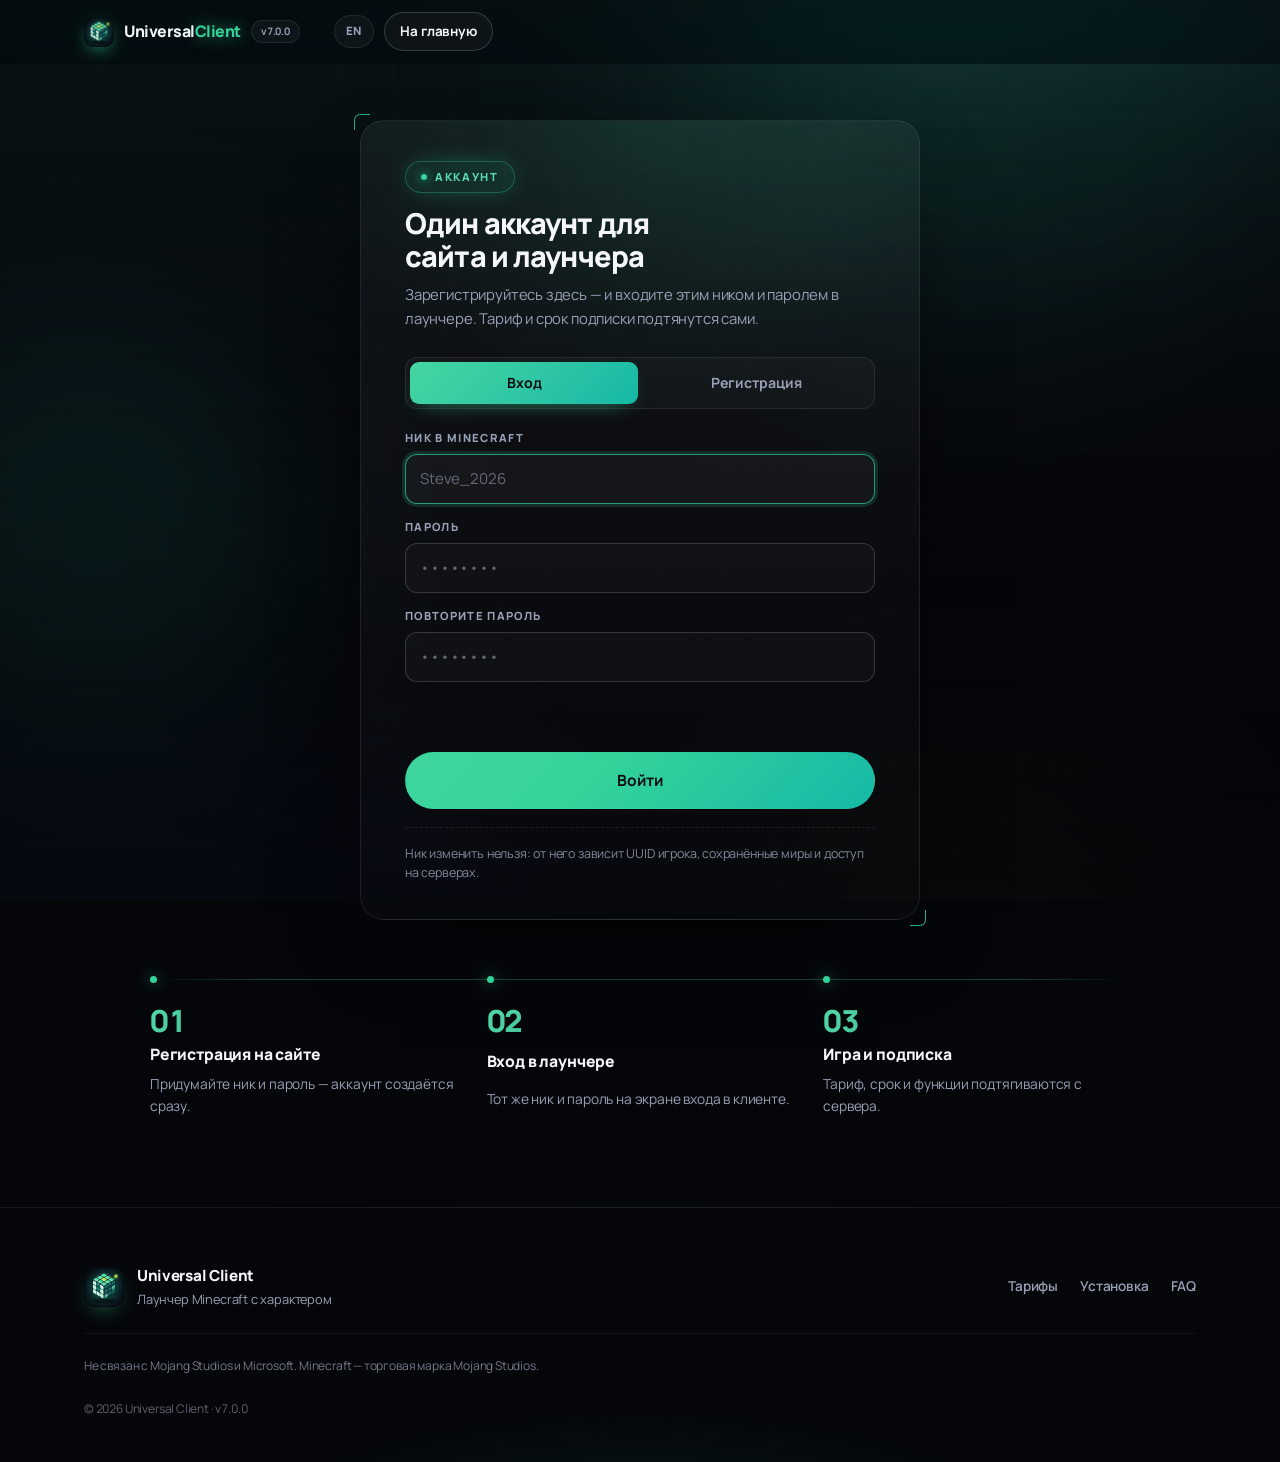
==== commit 13fd670d: "Add files via upload" ====
--- a/account.html
+++ b/account.html
@@ -18,11 +18,10 @@
 
 <div class="bg" aria-hidden="true">
   <div class="bg-grid"></div>
-  <div class="bg-glow bg-glow--a"></div>
-  <div class="bg-glow bg-glow--b"></div>
+  <div class="bg-orb bg-orb--1"></div>
+  <div class="bg-orb bg-orb--2"></div>
+  <div class="bg-orb bg-orb--3"></div>
   <div class="bg-beam"></div>
-  <div class="bg-rail bg-rail--l"></div>
-  <div class="bg-rail bg-rail--r"></div>
   <div class="bg-noise"></div>
 </div>
 
--- a/assets/css/style.css
+++ b/assets/css/style.css
@@ -1,8 +1,7 @@
 ﻿/* =========================================================
-   Universal Client — design system 2.0
-   Направление: премиальный «дизайн-студийный» тёмный лендинг.
-   Редакторские рейки, контурные номера, живые превью тем,
-   строковые тарифы, терминал. Точный свет, плавное движение.
+   Universal Client — design system 3.0 «Lux Glass»
+   Живой дорогой визуал: авроры в движении, стекло с
+   неоновыми рамками, свечения, градиенты, 3D-скриншоты.
    ========================================================= */
 
 @font-face {
@@ -30,18 +29,24 @@
   unicode-range: U+0000-00FF, U+0131, U+0152-0153, U+02BB-02BC, U+02C6, U+02DA, U+02DC, U+0304, U+0308, U+0329, U+2000-206F, U+20AC, U+2122, U+2191, U+2193, U+2212, U+2215, U+FEFF, U+FFFD;
 }
 
+@property --ang {
+  syntax: "<angle>";
+  initial-value: 0deg;
+  inherits: false;
+}
+
 /* ---------- design tokens ---------- */
 
 :root {
-  --bg: #06070b;
-  --bg-soft: #0a0c12;
-  --panel: rgba(255, 255, 255, 0.032);
-  --panel-2: rgba(255, 255, 255, 0.06);
-  --line: rgba(255, 255, 255, 0.075);
-  --line-strong: rgba(255, 255, 255, 0.15);
-
-  --text: #f2f4f8;
-  --muted: #8e96ab;
+  --bg: #05060a;
+  --bg-soft: #0a0c13;
+  --panel: rgba(255, 255, 255, 0.035);
+  --panel-2: rgba(255, 255, 255, 0.065);
+  --line: rgba(255, 255, 255, 0.08);
+  --line-strong: rgba(255, 255, 255, 0.16);
+
+  --text: #f4f6fb;
+  --muted: #98a0b6;
   --ink: #0a0c11;
 
   --a: #34d399;
@@ -49,11 +54,11 @@
   --c: #a3e635;
 
   --wrap: 1160px;
-  --radius: 20px;
+  --radius: 22px;
   --radius-sm: 12px;
 
-  --shadow-lg: 0 32px 80px -34px rgb(0 0 0 / 80%);
-  --shadow-accent: 0 20px 65px -30px color-mix(in srgb, var(--a) 45%, transparent);
+  --shadow-lg: 0 34px 90px -36px rgb(0 0 0 / 85%);
+  --shadow-accent: 0 26px 80px -34px color-mix(in srgb, var(--a) 50%, transparent);
   --header-h: 64px;
 
   --ease: cubic-bezier(0.4, 0.18, 0.16, 1);
@@ -79,7 +84,7 @@
 html {
   scroll-behavior: smooth;
   -webkit-text-size-adjust: 100%;
-  scrollbar-color: color-mix(in srgb, var(--a) 30%, rgba(255, 255, 255, 0.16)) transparent;
+  scrollbar-color: color-mix(in srgb, var(--a) 35%, rgba(255, 255, 255, 0.18)) transparent;
 }
 
 body {
@@ -108,20 +113,20 @@
   border-radius: 999px;
   background: rgba(255, 255, 255, 0.16);
 }
-::-webkit-scrollbar-thumb:hover { background: color-mix(in srgb, var(--a) 45%, transparent); }
+::-webkit-scrollbar-thumb:hover { background: color-mix(in srgb, var(--a) 50%, transparent); }
 
 ::selection {
-  background: color-mix(in srgb, var(--a) 38%, transparent);
+  background: color-mix(in srgb, var(--a) 40%, transparent);
   color: #fff;
 }
 
 :focus-visible {
-  outline: 2px solid color-mix(in srgb, var(--a) 80%, white);
+  outline: 2px solid color-mix(in srgb, var(--a) 85%, white);
   outline-offset: 3px;
   border-radius: 6px;
 }
 
-/* ---------- фон ---------- */
+/* ============ ФОН: живые авроры ============ */
 
 .bg {
   position: fixed;
@@ -129,70 +134,105 @@
   z-index: -1;
   overflow: hidden;
   pointer-events: none;
-  background: radial-gradient(ellipse 120% 90% at 50% -10%, #0b0e16 0%, var(--bg) 55%);
-}
-
+  background:
+    radial-gradient(ellipse 130% 80% at 80% -30%, #10131d 0%, transparent 60%),
+    radial-gradient(ellipse 110% 70% at 10% 110%, #0b1020 0%, transparent 55%),
+    var(--bg);
+}
+
+/* сетка-подсветка */
 .bg-grid {
   position: absolute;
   inset: 0;
-  background-image: radial-gradient(rgba(255, 255, 255, 0.11) 1px, transparent 1.2px);
-  background-size: 26px 26px;
-  mask-image: radial-gradient(ellipse 70% 54% at 50% 0%, #000 0%, transparent 72%);
-  -webkit-mask-image: radial-gradient(ellipse 70% 54% at 50% 0%, #000 0%, transparent 72%);
-  opacity: 0.5;
-}
-
-.bg-glow {
+  background-image:
+    linear-gradient(rgba(255, 255, 255, 0.04) 1px, transparent 1px),
+    linear-gradient(90deg, rgba(255, 255, 255, 0.04) 1px, transparent 1px);
+  background-size: 56px 56px;
+  mask-image: radial-gradient(ellipse 85% 65% at 50% 0%, #000 0%, transparent 78%);
+  -webkit-mask-image: radial-gradient(ellipse 85% 65% at 50% 0%, #000 0%, transparent 78%);
+  opacity: 0.35;
+}
+
+/* три цветные авроры, каждая плывёт по своей траектории */
+.bg-orb {
   position: absolute;
   border-radius: 50%;
-  filter: blur(110px);
+  filter: blur(95px);
+  mix-blend-mode: screen;
   opacity: 0.42;
-  transition: background 0.6s var(--ease);
-  animation: bg-float 36s ease-in-out infinite alternate;
-}
-
-.bg-glow--a {
-  width: 52vw;
-  height: 52vw;
-  max-width: 780px;
-  max-height: 780px;
-  top: -26vw;
-  right: -12vw;
-  background: radial-gradient(circle, color-mix(in srgb, var(--a) 30%, transparent), transparent 66%);
-}
-
-.bg-glow--b {
-  width: 40vw;
-  height: 40vw;
-  max-width: 560px;
-  max-height: 560px;
-  top: 42vh;
-  left: -18vw;
-  background: radial-gradient(circle, color-mix(in srgb, var(--b) 22%, transparent), transparent 70%);
-  animation-delay: -18s;
-  animation-duration: 44s;
-}
-
-@keyframes bg-float {
-  from { translate: 0 -2%; }
-  to { translate: -4% 2%; }
-}
-
+  transition: background 0.7s var(--ease);
+}
+
+.bg-orb--1 {
+  width: 62vw;
+  height: 62vw;
+  max-width: 900px;
+  max-height: 900px;
+  top: -28vw;
+  left: 52%;
+  background: radial-gradient(circle at 35% 35%, color-mix(in srgb, var(--a) 42%, transparent), color-mix(in srgb, var(--b) 22%, transparent) 42%, transparent 68%);
+  animation: orb-a 26s ease-in-out infinite alternate;
+}
+
+.bg-orb--2 {
+  width: 46vw;
+  height: 46vw;
+  max-width: 640px;
+  max-height: 640px;
+  top: 30vh;
+  left: -20vw;
+  background: radial-gradient(circle at 60% 45%, color-mix(in srgb, var(--b) 38%, transparent), transparent 66%);
+  animation: orb-b 34s ease-in-out infinite alternate;
+}
+
+.bg-orb--3 {
+  width: 34vw;
+  height: 34vw;
+  max-width: 480px;
+  max-height: 480px;
+  top: 78vh;
+  left: 62%;
+  background: radial-gradient(circle at 40% 60%, color-mix(in srgb, var(--c) 30%, transparent), transparent 62%);
+  opacity: 0.3;
+  animation: orb-c 44s ease-in-out infinite alternate-reverse;
+}
+
+@keyframes orb-a {
+  from { translate: 0 0; scale: 1; }
+  40%  { translate: -7vw 6vh; scale: 1.08; }
+  to   { translate: 3vw 12vh; scale: 0.94; }
+}
+@keyframes orb-b {
+  from { translate: 0 0; }
+  to   { translate: 9vw -12vh; }
+}
+@keyframes orb-c {
+  from { translate: 0 0; scale: 1; }
+  to   { translate: -14vw -18vh; scale: 1.25; }
+}
+
+/* световой занавес сверху */
 .bg-beam {
   position: absolute;
-  top: -22%;
+  top: -16%;
   left: 50%;
-  width: 120vw;
-  height: 58vh;
+  width: 130vw;
+  height: 52vh;
   translate: -50% 0;
   background: linear-gradient(180deg,
-    color-mix(in srgb, var(--a) 9%, transparent),
-    color-mix(in srgb, var(--b) 4%, transparent) 55%,
+    color-mix(in srgb, var(--a) 11%, transparent),
+    color-mix(in srgb, var(--b) 5%, transparent) 55%,
     transparent);
-  filter: blur(30px);
-  transform: perspective(900px) rotateX(36deg);
+  filter: blur(34px);
+  transform: perspective(900px) rotateX(38deg);
   transform-origin: 50% 0;
-  transition: background 0.6s var(--ease);
+  transition: background 0.7s var(--ease);
+  animation: beam-breathe 12s ease-in-out infinite alternate;
+}
+
+@keyframes beam-breathe {
+  from { opacity: 0.65; }
+  to { opacity: 1; }
 }
 
 .bg-noise {
@@ -207,46 +247,20 @@
   content: "";
   position: absolute;
   inset: 0;
-  background: linear-gradient(180deg, transparent 55%, rgba(3, 4, 7, 0.45) 100%);
-}
-
-/* редакторские рейки */
-.bg-rail {
-  position: absolute;
-  top: 0;
-  bottom: 0;
-  width: 1px;
-  background: linear-gradient(180deg,
-    transparent 0%,
-    color-mix(in srgb, var(--a) 22%, rgba(255, 255, 255, 0.05)) 18%,
-    color-mix(in srgb, var(--a) 14%, rgba(255, 255, 255, 0.04)) 60%,
-    transparent 96%);
-  opacity: 0.5;
-}
-
-.bg-rail--l { left: calc(50% - 618px); }
-.bg-rail--r { right: calc(50% - 618px); }
-
-@media (max-width: 1320px) {
-  .bg-rail--l { left: 30px; }
-  .bg-rail--r { right: 30px; }
-}
-
-@media (max-width: 900px) {
-  .bg-rail { display: none; }
-}
-
-/* живое свечение за курсором */
+  background: linear-gradient(180deg, transparent 50%, rgba(2, 3, 6, 0.5) 100%);
+}
+
+/* свечение за курсором */
 .cursor-light {
   position: absolute;
   top: 0;
   left: 0;
-  width: 460px;
-  height: 460px;
-  margin: -230px 0 0 -230px;
+  width: 520px;
+  height: 520px;
+  margin: -260px 0 0 -260px;
   border-radius: 50%;
-  background: radial-gradient(circle, color-mix(in srgb, var(--a) 8%, transparent), transparent 62%);
-  filter: blur(26px);
+  background: radial-gradient(circle, color-mix(in srgb, var(--a) 9%, transparent), transparent 60%);
+  filter: blur(30px);
   opacity: 0;
   pointer-events: none;
   transition: opacity 0.6s var(--ease), transform 0.4s cubic-bezier(0.2, 0.6, 0.2, 1);
@@ -263,14 +277,14 @@
   z-index: 75;
   pointer-events: none;
   opacity: 0;
-  background: radial-gradient(ellipse 70% 55% at 50% 28%, color-mix(in srgb, var(--a) 34%, transparent), transparent 62%);
+  background: radial-gradient(ellipse 72% 55% at 50% 26%, color-mix(in srgb, var(--a) 36%, transparent), transparent 62%);
   mix-blend-mode: screen;
 }
 
 body.is-theme-flash::after { animation: theme-flash 0.55s var(--ease-out); }
 
 @keyframes theme-flash {
-  0% { opacity: 0.32; }
+  0% { opacity: 0.35; }
   100% { opacity: 0; }
 }
 
@@ -283,92 +297,58 @@
   padding: 0 24px;
 }
 
-.wrap--narrow { max-width: 780px; }
+.wrap--narrow { max-width: 800px; }
 
 .section {
   position: relative;
-  padding: 108px 0;
+  padding: 110px 0;
   scroll-margin-top: calc(var(--header-h) + 16px);
 }
 
 .section--alt {
   background:
-    linear-gradient(180deg, transparent, rgba(255, 255, 255, 0.014) 14%, rgba(255, 255, 255, 0.014) 86%, transparent),
-    linear-gradient(90deg, transparent 0%, rgba(255, 255, 255, 0.01) 50%, transparent 100%);
-}
-
-/* контурные номера секций */
-main .section { counter-increment: sec; }
-
-main .section::before {
-  content: counter(sec, decimal-leading-zero);
-  position: absolute;
-  top: calc(var(--header-h) - 30px);
-  left: 50%;
-  translate: -50% 0;
-  z-index: 0;
-  font-size: clamp(5rem, 13vw, 10rem);
-  font-weight: 800;
-  line-height: 1;
-  letter-spacing: -0.05em;
-  color: transparent;
-  -webkit-text-stroke: 1px color-mix(in srgb, var(--a) 15%, transparent);
-  pointer-events: none;
-  user-select: none;
+    radial-gradient(ellipse 62% 46% at 50% 0%, color-mix(in srgb, var(--a) 7%, transparent), transparent 72%),
+    linear-gradient(180deg, transparent, rgba(255, 255, 255, 0.016) 14%, rgba(255, 255, 255, 0.016) 86%, transparent);
 }
 
 .section__head {
   position: relative;
   z-index: 1;
-  max-width: 660px;
-  margin: 0 auto 64px;
+  max-width: 680px;
+  margin: 0 auto 58px;
   text-align: center;
 }
-
-.section__head::after {
-  content: "";
-  display: block;
-  width: 72px;
-  height: 2px;
-  margin: 26px auto 0;
-  border-radius: 2px;
-  background: linear-gradient(90deg, var(--a), var(--b));
-  transform: scaleX(0);
-  transform-origin: 50% 50%;
-  transition: transform 0.9s var(--ease-out) 0.15s;
-}
-
-.section__head.is-in::after { transform: scaleX(1); }
 
 .eyebrow {
   display: inline-flex;
   align-items: center;
   gap: 8px;
-  padding: 5px 12px;
+  padding: 6px 15px;
   border-radius: 999px;
-  border: 1px solid color-mix(in srgb, var(--a) 24%, transparent);
-  background: color-mix(in srgb, var(--a) 7%, transparent);
+  border: 1px solid color-mix(in srgb, var(--a) 30%, transparent);
+  background: color-mix(in srgb, var(--a) 9%, transparent);
+  box-shadow: 0 0 24px -8px color-mix(in srgb, var(--a) 55%, transparent);
   font-size: 0.7rem;
   font-weight: 800;
-  letter-spacing: 0.14em;
+  letter-spacing: 0.15em;
   text-transform: uppercase;
-  color: color-mix(in srgb, var(--a) 80%, white);
+  color: color-mix(in srgb, var(--a) 82%, white);
 }
 
 .eyebrow::before {
   content: "";
-  width: 5px;
-  height: 5px;
+  width: 6px;
+  height: 6px;
   border-radius: 50%;
   background: var(--a);
-  box-shadow: 0 0 8px color-mix(in srgb, var(--a) 80%, transparent);
+  box-shadow: 0 0 10px color-mix(in srgb, var(--a) 90%, transparent);
 }
 
 .section__title {
   margin-top: 18px;
-  font-size: clamp(1.9rem, 3.4vw, 2.6rem);
+  font-size: clamp(2rem, 3.6vw, 2.75rem);
   font-weight: 800;
-  line-height: 1.1;
+  line-height: 1.08;
   letter-spacing: -0.03em;
   text-wrap: balance;
 }
@@ -376,17 +356,18 @@
 .section__lead {
   margin-top: 14px;
   color: var(--muted);
-  font-size: 1.02rem;
+  font-size: 1.03rem;
   text-wrap: pretty;
 }
 
 .grad {
-  background: linear-gradient(100deg, var(--a) 20%, var(--c) 50%, var(--a) 82%);
-  background-size: 220% 100%;
+  background: linear-gradient(100deg, var(--a) 10%, var(--c) 45%, var(--b) 75%, var(--a) 100%);
+  background-size: 250% 100%;
   -webkit-background-clip: text;
   background-clip: text;
   color: transparent;
-  animation: grad-pan 9s ease-in-out infinite alternate;
+  animation: grad-pan 8s ease-in-out infinite alternate;
+  filter: drop-shadow(0 0 26px color-mix(in srgb, var(--a) 32%, transparent));
 }
 
 @keyframes grad-pan {
@@ -403,7 +384,7 @@
   right: 0;
   z-index: 80;
   height: 2px;
-  background: linear-gradient(90deg, var(--a), var(--b));
+  background: linear-gradient(90deg, var(--a), var(--b), var(--c));
   transform-origin: 0 50%;
   transform: scaleX(0);
   opacity: 0;
@@ -420,7 +401,7 @@
   align-items: center;
   justify-content: center;
   gap: 9px;
-  padding: 11px 20px;
+  padding: 12px 22px;
   border-radius: 999px;
   border: 1px solid transparent;
   font-size: 0.9rem;
@@ -439,17 +420,18 @@
 
 .btn:active { transform: translateY(1px) scale(0.985); }
 
+/* бегущий блик */
 .btn::before {
   content: "";
   position: absolute;
   inset: 0;
   z-index: -1;
-  background: linear-gradient(115deg, transparent 30%, rgba(255, 255, 255, 0.3) 50%, transparent 70%);
-  transform: translateX(-130%);
-  transition: transform 0.8s var(--ease);
-}
-
-.btn:hover::before { transform: translateX(130%); }
+  background: linear-gradient(115deg, transparent 28%, rgba(255, 255, 255, 0.42) 50%, transparent 72%);
+  transform: translateX(-140%);
+  transition: transform 0.85s var(--ease);
+}
+
+.btn:hover::before { transform: translateX(140%); }
 
 .btn .ico {
   width: 17px;
@@ -466,39 +448,38 @@
 
 .btn--primary {
   color: var(--ink);
-  background: linear-gradient(135deg, color-mix(in srgb, var(--a) 92%, white), var(--b));
-  box-shadow:
-    0 10px 30px -12px color-mix(in srgb, var(--a) 70%, transparent),
-    inset 0 1px 0 rgba(255, 255, 255, 0.4),
-    inset 0 -1px 0 rgba(0, 0, 0, 0.12);
+  background: linear-gradient(135deg, color-mix(in srgb, var(--a) 95%, white) 0%, var(--a) 40%, var(--b) 100%);
+  animation: primary-glow 3.4s ease-in-out infinite alternate;
+}
+
+@keyframes primary-glow {
+  from { box-shadow: 0 12px 34px -12px color-mix(in srgb, var(--a) 60%, transparent), 0 4px 16px -6px color-mix(in srgb, var(--b) 45%, transparent), inset 0 1px 0 rgba(255, 255, 255, 0.45); }
+  to { box-shadow: 0 18px 44px -12px color-mix(in srgb, var(--a) 88%, transparent), 0 6px 22px -6px color-mix(in srgb, var(--b) 70%, transparent), inset 0 1px 0 rgba(255, 255, 255, 0.5); }
 }
 
 .btn--primary:hover {
   transform: translateY(-2px);
-  box-shadow:
-    0 18px 44px -14px color-mix(in srgb, var(--a) 85%, transparent),
-    inset 0 1px 0 rgba(255, 255, 255, 0.4),
-    inset 0 -1px 0 rgba(0, 0, 0, 0.12);
 }
 
 .btn--ghost {
   color: var(--text);
-  background: rgba(255, 255, 255, 0.04);
+  background: rgba(255, 255, 255, 0.045);
   border-color: var(--line-strong);
-  backdrop-filter: blur(8px);
-  -webkit-backdrop-filter: blur(8px);
+  backdrop-filter: blur(10px);
+  -webkit-backdrop-filter: blur(10px);
 }
 
 .btn--ghost:hover {
-  background: rgba(255, 255, 255, 0.08);
-  border-color: color-mix(in srgb, var(--a) 50%, var(--line-strong));
+  background: rgba(255, 255, 255, 0.09);
+  border-color: color-mix(in srgb, var(--a) 55%, var(--line-strong));
+  box-shadow: 0 10px 30px -14px color-mix(in srgb, var(--a) 50%, transparent);
   transform: translateY(-2px);
 }
 
 .btn--sm { padding: 8px 15px; font-size: 0.84rem; }
-.btn--lg { padding: 14px 26px; font-size: 0.97rem; }
-
-/* ---------- кнопка аккаунта ---------- */
+.btn--lg { padding: 15px 28px; font-size: 0.97rem; }
+
+/* ---------- аккаунт-кнопка ---------- */
 
 .acc-avatar {
   display: none;
@@ -525,14 +506,14 @@
 .header__account.is-user {
   gap: 8px;
   padding-left: 6px;
-  border-color: color-mix(in srgb, var(--a) 45%, var(--line-strong));
+  border-color: color-mix(in srgb, var(--a) 50%, var(--line-strong));
 }
 
 .is-user > .acc-avatar { display: grid; }
 
 .nav a.nav__account { display: none; }
 
-/* ---------- шапка ---------- */
+/* ============ ШАПКА ============ */
 
 .header {
   position: fixed;
@@ -543,17 +524,17 @@
   height: var(--header-h);
   display: flex;
   align-items: center;
-  background: color-mix(in srgb, var(--bg) 55%, transparent);
-  backdrop-filter: blur(18px) saturate(140%);
-  -webkit-backdrop-filter: blur(18px) saturate(140%);
+  background: color-mix(in srgb, var(--bg) 52%, transparent);
+  backdrop-filter: blur(20px) saturate(150%);
+  -webkit-backdrop-filter: blur(20px) saturate(150%);
   border-bottom: 1px solid transparent;
   transition: background 0.4s var(--ease), border-color 0.4s var(--ease), box-shadow 0.4s var(--ease);
 }
 
 .header.is-scrolled {
-  background: color-mix(in srgb, var(--bg) 84%, transparent);
+  background: color-mix(in srgb, var(--bg) 85%, transparent);
   border-bottom-color: var(--line);
-  box-shadow: 0 16px 44px -30px rgb(0 0 0 / 70%);
+  box-shadow: 0 18px 46px -30px rgb(0 0 0 / 75%);
 }
 
 .header__inner {
@@ -573,11 +554,11 @@
   width: 30px;
   height: 30px;
   border-radius: 9px;
-  box-shadow: 0 5px 16px -7px color-mix(in srgb, var(--a) 80%, transparent);
+  box-shadow: 0 6px 18px -6px color-mix(in srgb, var(--a) 85%, transparent);
   transition: transform 0.45s var(--spring);
 }
 
-.brand:hover .brand__icon { transform: rotate(-7deg) scale(1.08); }
+.brand:hover .brand__icon { transform: rotate(-8deg) scale(1.1); }
 
 .brand__text {
   font-size: 0.99rem;
@@ -585,13 +566,16 @@
   letter-spacing: -0.03em;
 }
 
-.brand__text span { color: var(--a); }
+.brand__text span {
+  color: var(--a);
+  filter: drop-shadow(0 0 8px color-mix(in srgb, var(--a) 60%, transparent));
+}
 
 .brand__ver {
-  padding: 2px 8px;
-  border-radius: 6px;
+  padding: 2px 9px;
+  border-radius: 999px;
   border: 1px solid var(--line);
-  background: rgba(255, 255, 255, 0.03);
+  background: rgba(255, 255, 255, 0.04);
   font-size: 0.64rem;
   font-weight: 700;
   font-variant-numeric: tabular-nums;
@@ -606,7 +590,9 @@
   padding: 4px;
   border-radius: 999px;
   border: 1px solid var(--line);
-  background: rgba(255, 255, 255, 0.025);
+  background: rgba(255, 255, 255, 0.03);
+  backdrop-filter: blur(8px);
+  -webkit-backdrop-filter: blur(8px);
 }
 
 .nav a {
@@ -621,7 +607,7 @@
 
 .nav a:not(.nav__account):hover {
   color: var(--text);
-  background: rgba(255, 255, 255, 0.05);
+  background: rgba(255, 255, 255, 0.06);
 }
 
 .nav a::after {
@@ -651,10 +637,10 @@
   display: flex;
   align-items: center;
   gap: 6px;
-  padding: 6px 8px;
+  padding: 6px 9px;
   border-radius: 999px;
   border: 1px solid var(--line);
-  background: rgba(255, 255, 255, 0.025);
+  background: rgba(255, 255, 255, 0.03);
 }
 
 .swatch {
@@ -671,18 +657,19 @@
   width: 100%;
   height: 100%;
   border-radius: 50%;
-  box-shadow: inset 0 0 0 1px rgba(255, 255, 255, 0.2);
-}
-
-.swatch:hover { transform: scale(1.25); }
-.swatch.is-active { transform: scale(1.12); }
+  box-shadow: inset 0 0 0 1px rgba(255, 255, 255, 0.22);
+}
+
+.swatch:hover { transform: scale(1.3); }
+.swatch.is-active { transform: scale(1.14); }
 
 .swatch.is-active::after {
   content: "";
   position: absolute;
   inset: -4px;
   border-radius: 50%;
-  border: 1.5px solid color-mix(in srgb, var(--a) 85%, white);
+  border: 1.5px solid color-mix(in srgb, var(--a) 90%, white);
+  box-shadow: 0 0 12px color-mix(in srgb, var(--a) 70%, transparent);
   animation: ring-in 0.35s var(--spring);
 }
 
@@ -709,7 +696,7 @@
   padding: 6px 10px;
   border-radius: 999px;
   border: 1px solid var(--line);
-  background: rgba(255, 255, 255, 0.03);
+  background: rgba(255, 255, 255, 0.04);
   font-size: 0.72rem;
   font-weight: 800;
   letter-spacing: 0.06em;
@@ -729,7 +716,7 @@
   height: 38px;
   border-radius: 10px;
   border: 1px solid var(--line);
-  background: rgba(255, 255, 255, 0.03);
+  background: rgba(255, 255, 255, 0.04);
   place-content: center;
   gap: 4px;
   padding: 0;
@@ -748,42 +735,41 @@
 .burger.is-open span:nth-child(2) { opacity: 0; }
 .burger.is-open span:nth-child(3) { transform: translateY(-5.5px) rotate(-45deg); }
 
-/* ---------- hero: центрированная композиция ---------- */
+/* ============ HERO ============ */
 
 .hero {
   position: relative;
-  padding: calc(var(--header-h) + 92px) 0 84px;
+  padding: calc(var(--header-h) + 84px) 0 90px;
   overflow: hidden;
 }
 
+/* огромная цветная аура за героем */
 .hero::before {
-  content: "UNIVERSAL";
-  position: absolute;
-  top: calc(var(--header-h) + 96px);
+  content: "";
+  position: absolute;
+  top: calc(var(--header-h) - 60px);
   left: 50%;
   translate: -50% 0;
-  font-size: clamp(5rem, 15vw, 12.5rem);
-  font-weight: 800;
-  line-height: 1;
-  letter-spacing: -0.045em;
-  white-space: nowrap;
-  color: transparent;
-  -webkit-text-stroke: 1px color-mix(in srgb, var(--a) 13%, transparent);
+  width: min(1060px, 96vw);
+  height: 560px;
+  background:
+    radial-gradient(ellipse 55% 48% at 30% 40%, color-mix(in srgb, var(--a) 26%, transparent), transparent 68%),
+    radial-gradient(ellipse 48% 42% at 72% 52%, color-mix(in srgb, var(--b) 24%, transparent), transparent 66%);
+  filter: blur(58px);
+  animation: hero-aura 14s ease-in-out infinite alternate;
   pointer-events: none;
-  user-select: none;
-  animation: watermark-drift 26s ease-in-out infinite alternate;
-}
-
-@keyframes watermark-drift {
-  from { translate: -52% 0; }
-  to { translate: -48% 0; }
+}
+
+@keyframes hero-aura {
+  from { opacity: 0.75; transform: scale(1); }
+  to { opacity: 1; transform: scale(1.07) rotate(2deg); }
 }
 
 .hero__inner {
   position: relative;
   z-index: 1;
   display: grid;
-  gap: 58px;
+  gap: 54px;
   justify-items: center;
   text-align: center;
 }
@@ -792,15 +778,17 @@
   display: inline-flex;
   align-items: center;
   gap: 9px;
-  padding: 6px 14px 6px 11px;
+  padding: 7px 16px 7px 12px;
   border-radius: 999px;
-  border: 1px solid color-mix(in srgb, var(--a) 26%, transparent);
-  background: color-mix(in srgb, var(--a) 8%, transparent);
+  border: 1px solid color-mix(in srgb, var(--a) 32%, transparent);
+  background: color-mix(in srgb, var(--a) 10%, transparent);
+  backdrop-filter: blur(8px);
+  -webkit-backdrop-filter: blur(8px);
+  box-shadow: 0 0 30px -10px color-mix(in srgb, var(--a) 60%, transparent);
   font-size: 0.76rem;
   font-weight: 700;
   font-variant-numeric: tabular-nums;
-  letter-spacing: 0.01em;
-  color: color-mix(in srgb, var(--a) 72%, white);
+  color: color-mix(in srgb, var(--a) 75%, white);
 }
 
 .pill .dot {
@@ -808,27 +796,28 @@
   height: 6px;
   border-radius: 50%;
   background: var(--a);
-  animation: pulse 2.8s ease-in-out infinite;
+  box-shadow: 0 0 10px color-mix(in srgb, var(--a) 90%, transparent);
+  animation: pulse 2.6s ease-in-out infinite;
 }
 
 @keyframes pulse {
-  0%, 100% { box-shadow: 0 0 0 3px color-mix(in srgb, var(--a) 32%, transparent); }
-  50% { box-shadow: 0 0 0 7px color-mix(in srgb, var(--a) 4%, transparent); }
+  0%, 100% { box-shadow: 0 0 0 3px color-mix(in srgb, var(--a) 34%, transparent); }
+  50% { box-shadow: 0 0 0 8px color-mix(in srgb, var(--a) 4%, transparent); }
 }
 
 .hero__title {
-  margin-top: 22px;
-  font-size: clamp(2.6rem, 5.6vw, 4.6rem);
+  margin-top: 24px;
+  font-size: clamp(2.7rem, 5.8vw, 4.9rem);
   font-weight: 800;
-  line-height: 1.01;
+  line-height: 1.0;
   letter-spacing: -0.04em;
   text-wrap: balance;
 }
 
 .hero__lead {
-  margin: 22px auto 0;
+  margin: 24px auto 0;
   max-width: 52ch;
-  font-size: clamp(1rem, 1.3vw, 1.13rem);
+  font-size: clamp(1rem, 1.3vw, 1.14rem);
   color: var(--muted);
   text-wrap: pretty;
 }
@@ -837,16 +826,16 @@
   display: flex;
   flex-wrap: wrap;
   justify-content: center;
-  gap: 10px;
-  margin-top: 34px;
+  gap: 12px;
+  margin-top: 36px;
 }
 
 .hero__meta {
   display: flex;
   flex-wrap: wrap;
   justify-content: center;
-  gap: 8px 22px;
-  margin-top: 30px;
+  gap: 8px 24px;
+  margin-top: 32px;
   font-size: 0.82rem;
   font-weight: 600;
   color: var(--muted);
@@ -864,7 +853,8 @@
   width: 5px;
   height: 5px;
   border-radius: 50%;
-  background: color-mix(in srgb, var(--a) 75%, transparent);
+  background: color-mix(in srgb, var(--a) 80%, transparent);
+  box-shadow: 0 0 8px color-mix(in srgb, var(--a) 60%, transparent);
 }
 
 /* окно приложения */
@@ -877,57 +867,67 @@
 
 .shot {
   position: relative;
-  border-radius: 16px;
-  background: #0c0f17;
-  border: 1px solid rgba(255, 255, 255, 0.1);
+  border-radius: 18px;
+  background: #0b0e16;
+  border: 1px solid rgba(255, 255, 255, 0.12);
   box-shadow:
     var(--shadow-lg),
-    0 0 0 1px rgba(0, 0, 0, 0.5),
+    0 0 0 1px rgba(0, 0, 0, 0.55),
     var(--shadow-accent);
   isolation: isolate;
   transform-style: preserve-3d;
   transition: transform 0.6s var(--ease-out);
-  animation: shot-float 8s ease-in-out infinite alternate;
+  animation: shot-float 9s ease-in-out infinite alternate;
 }
 
 @keyframes shot-float {
   from { translate: 0 0; }
-  to { translate: 0 -8px; }
-}
-
+  to { translate: 0 -10px; }
+}
+
+/* аура под окном — вращающееся цветное пятно */
 .shot__glow {
   position: absolute;
-  inset: -12% -8%;
+  inset: -14% -10%;
   z-index: -1;
   border-radius: 50%;
-  background: radial-gradient(ellipse at 50% 55%, color-mix(in srgb, var(--a) 26%, transparent), transparent 62%);
-  filter: blur(44px);
-  opacity: 0.9;
-  transition: background 0.6s var(--ease);
-}
-
-/* HUD-скобки по углам */
+  background:
+    radial-gradient(ellipse at 50% 55%, color-mix(in srgb, var(--a) 30%, transparent), transparent 62%),
+    conic-gradient(from 120deg, color-mix(in srgb, var(--b) 20%, transparent), transparent 40%, color-mix(in srgb, var(--c) 18%, transparent) 70%, transparent);
+  filter: blur(48px);
+  opacity: 0.95;
+  transition: background 0.7s var(--ease);
+  animation: glow-spin 16s linear infinite;
+}
+
+@keyframes glow-spin {
+  from { transform: rotate(0deg); }
+  to { transform: rotate(360deg); }
+}
+
+/* неоновые уголки-скобки */
 .shot::before,
 .shot::after {
   content: "";
   position: absolute;
   z-index: 3;
-  width: 18px;
-  height: 18px;
-  border: 1.5px solid color-mix(in srgb, var(--a) 85%, transparent);
+  width: 20px;
+  height: 20px;
+  border: 1.5px solid color-mix(in srgb, var(--a) 90%, transparent);
+  filter: drop-shadow(0 0 6px color-mix(in srgb, var(--a) 60%, transparent));
 }
 
 .shot::before {
-  top: -7px;
-  left: -7px;
+  top: -8px;
+  left: -8px;
   border-right: 0;
   border-bottom: 0;
   border-top-left-radius: 6px;
 }
 
 .shot::after {
-  bottom: -7px;
-  right: -7px;
+  bottom: -8px;
+  right: -8px;
   border-left: 0;
   border-top: 0;
   border-bottom-right-radius: 6px;
@@ -937,9 +937,9 @@
   display: flex;
   align-items: center;
   gap: 6px;
-  padding: 9px 12px;
+  padding: 10px 12px;
   border-bottom: 1px solid rgba(255, 255, 255, 0.07);
-  background: color-mix(in srgb, var(--bg-soft) 82%, transparent);
+  background: color-mix(in srgb, var(--bg-soft) 84%, transparent);
 }
 
 .shot__dot {
@@ -954,19 +954,18 @@
 
 .shot__url {
   margin: 0 auto;
-  padding: 2px 12px;
-  border-radius: 6px;
+  padding: 2px 13px;
+  border-radius: 7px;
   background: rgba(255, 255, 255, 0.05);
   font-size: 0.68rem;
   font-weight: 600;
-  letter-spacing: 0.02em;
   color: var(--muted);
   font-variant-numeric: tabular-nums;
 }
 
 .shot img {
   width: 100%;
-  border-radius: 0 0 15px 15px;
+  border-radius: 0 0 17px 17px;
   transition: opacity 0.3s var(--ease);
 }
 
@@ -978,17 +977,17 @@
   display: inline-flex;
   align-items: center;
   gap: 8px;
-  padding: 8px 14px;
+  padding: 9px 15px;
   border-radius: 999px;
-  border: 1px solid rgba(255, 255, 255, 0.12);
-  background: color-mix(in srgb, #0c0f17 78%, transparent);
-  backdrop-filter: blur(10px);
-  -webkit-backdrop-filter: blur(10px);
-  box-shadow: 0 16px 40px -18px rgb(0 0 0 / 80%);
+  border: 1px solid rgba(255, 255, 255, 0.14);
+  background: color-mix(in srgb, #0b0e16 72%, transparent);
+  backdrop-filter: blur(12px);
+  -webkit-backdrop-filter: blur(12px);
+  box-shadow: 0 18px 44px -18px rgb(0 0 0 / 85%);
   font-size: 0.72rem;
   font-weight: 700;
   letter-spacing: 0.04em;
-  color: var(--muted);
+  color: var(--text);
   pointer-events: none;
 }
 
@@ -998,15 +997,15 @@
   height: 6px;
   border-radius: 50%;
   background: var(--a);
-  box-shadow: 0 0 10px color-mix(in srgb, var(--a) 70%, transparent);
-}
-
-.shot__chip--1 { top: 17%; left: -20px; animation: chip-float 6s ease-in-out infinite alternate; }
-.shot__chip--2 { bottom: 21%; right: -14px; animation: chip-float 7s ease-in-out infinite alternate-reverse; }
+  box-shadow: 0 0 12px color-mix(in srgb, var(--a) 85%, transparent);
+}
+
+.shot__chip--1 { top: 17%; left: -22px; animation: chip-float 6s ease-in-out infinite alternate; }
+.shot__chip--2 { bottom: 21%; right: -16px; animation: chip-float 7s ease-in-out infinite alternate-reverse; }
 
 @keyframes chip-float {
   from { translate: 0 0; }
-  to { translate: 0 -10px; }
+  to { translate: 0 -11px; }
 }
 
 .hero__caption {
@@ -1014,176 +1013,238 @@
   align-items: center;
   justify-content: center;
   gap: 10px;
-  margin-top: 18px;
+  margin-top: 20px;
   font-size: 0.8rem;
   color: var(--muted);
 }
 
 .kbd {
-  padding: 3px 10px;
-  border-radius: 6px;
-  border: 1px solid color-mix(in srgb, var(--a) 40%, var(--line));
-  background: color-mix(in srgb, var(--a) 10%, transparent);
+  padding: 3px 11px;
+  border-radius: 7px;
+  border: 1px solid color-mix(in srgb, var(--a) 45%, var(--line));
+  background: color-mix(in srgb, var(--a) 12%, transparent);
+  box-shadow: 0 0 16px -6px color-mix(in srgb, var(--a) 70%, transparent);
   font-size: 0.7rem;
   font-weight: 800;
   letter-spacing: 0.04em;
   text-transform: uppercase;
-  color: color-mix(in srgb, var(--a) 66%, white);
+  color: color-mix(in srgb, var(--a) 70%, white);
   white-space: nowrap;
 }
 
-/* ---------- статистика ---------- */
-
-.stats { padding: 34px 0 20px; }
+/* ============ MARQUEE ============ */
+
+.marquee {
+  border-block: 1px solid var(--line);
+  background:
+    linear-gradient(90deg,
+      transparent,
+      color-mix(in srgb, var(--a) 5%, transparent) 30%,
+      color-mix(in srgb, var(--b) 5%, transparent) 70%,
+      transparent);
+  overflow: hidden;
+  mask-image: linear-gradient(90deg, transparent, #000 10%, #000 90%, transparent);
+  -webkit-mask-image: linear-gradient(90deg, transparent, #000 10%, #000 90%, transparent);
+}
+
+.marquee__row {
+  display: flex;
+  gap: 48px;
+  width: max-content;
+  padding: 19px 0;
+  animation: marquee 36s linear infinite;
+}
+
+.marquee:hover .marquee__row { animation-play-state: paused; }
+
+.marquee__item {
+  display: flex;
+  align-items: center;
+  gap: 48px;
+  font-size: 0.84rem;
+  font-weight: 800;
+  letter-spacing: 0.13em;
+  text-transform: uppercase;
+  color: color-mix(in srgb, var(--muted) 70%, transparent);
+  white-space: nowrap;
+}
+
+.marquee__item::after {
+  content: "◆";
+  font-size: 0.5rem;
+  color: color-mix(in srgb, var(--a) 80%, transparent);
+  filter: drop-shadow(0 0 6px color-mix(in srgb, var(--a) 60%, transparent));
+  letter-spacing: 0;
+}
+
+@keyframes marquee {
+  to { transform: translateX(-50%); }
+}
+
+/* ============ STATS ============ */
+
+.stats { padding: 40px 0 24px; }
 
 .stats__row {
   display: grid;
   grid-template-columns: repeat(4, 1fr);
-  border-block: 1px solid var(--line);
+  border-radius: 22px;
+  border: 1px solid var(--line);
+  background: linear-gradient(180deg, rgba(255, 255, 255, 0.04), rgba(255, 255, 255, 0.012));
+  backdrop-filter: blur(14px);
+  -webkit-backdrop-filter: blur(14px);
+  box-shadow: var(--shadow-lg);
+  overflow: hidden;
 }
 
 .stat {
+  position: relative;
   display: flex;
   flex-direction: column;
   gap: 2px;
-  padding: 26px;
+  padding: 28px;
+  overflow: hidden;
 }
 
 .stat + .stat { border-left: 1px solid var(--line); }
 
+/* цветная капля в углу каждой цифры */
+.stat::before {
+  content: "";
+  position: absolute;
+  top: -30px;
+  right: -30px;
+  width: 110px;
+  height: 110px;
+  background: radial-gradient(circle, color-mix(in srgb, var(--a) 15%, transparent), transparent 66%);
+  filter: blur(18px);
+  pointer-events: none;
+}
+
 .stat__num {
-  font-size: clamp(1.5rem, 2.4vw, 2.1rem);
+  font-size: clamp(1.6rem, 2.6vw, 2.2rem);
   font-weight: 800;
   line-height: 1.1;
   letter-spacing: -0.035em;
   font-variant-numeric: tabular-nums;
-  background: linear-gradient(120deg, var(--text), color-mix(in srgb, var(--a) 55%, var(--text)));
+  background: linear-gradient(120deg, #fff 10%, var(--a) 55%, var(--b) 90%);
   -webkit-background-clip: text;
   background-clip: text;
   color: transparent;
 }
 
 .stat__label {
-  margin-top: 4px;
+  margin-top: 5px;
   font-size: 0.8rem;
   color: var(--muted);
 }
 
-/* ---------- бегущая строка ---------- */
-
-.marquee {
-  border-block: 1px solid var(--line);
-  background: rgba(255, 255, 255, 0.01);
-  overflow: hidden;
-  mask-image: linear-gradient(90deg, transparent, #000 10%, #000 90%, transparent);
-  -webkit-mask-image: linear-gradient(90deg, transparent, #000 10%, #000 90%, transparent);
-}
-
-.marquee__row {
-  display: flex;
-  gap: 48px;
-  width: max-content;
-  padding: 18px 0;
-  animation: marquee 36s linear infinite;
-}
-
-.marquee:hover .marquee__row { animation-play-state: paused; }
-
-.marquee__item {
-  display: flex;
-  align-items: center;
-  gap: 48px;
-  font-size: 0.82rem;
-  font-weight: 700;
-  letter-spacing: 0.12em;
-  text-transform: uppercase;
-  color: color-mix(in srgb, var(--muted) 82%, transparent);
-  white-space: nowrap;
-}
-
-.marquee__item::after {
-  content: "◆";
-  font-size: 0.5rem;
-  color: color-mix(in srgb, var(--a) 65%, transparent);
-  letter-spacing: 0;
-}
-
-@keyframes marquee {
-  to { transform: translateX(-50%); }
-}
-
-/* ---------- фичи: редакторский список строк ---------- */
+/* ============ FEATURES: bento ============ */
 
 .cards {
   display: grid;
-  border-top: 1px solid var(--line);
-  counter-reset: feat;
+  grid-template-columns: repeat(3, 1fr);
+  gap: 14px;
 }
 
 .card {
-  --mx: 50%;
-  --my: 40%;
+  --glow: var(--a);
+  --glow2: var(--b);
   position: relative;
-  display: grid;
-  grid-template-columns: 46px minmax(0, 320px) 1fr;
-  align-items: start;
-  gap: 30px;
-  padding: 30px 18px;
-  border-bottom: 1px solid var(--line);
-  transition: background 0.35s var(--ease), box-shadow 0.35s var(--ease);
-}
-
-/* номер строки */
+  display: flex;
+  flex-direction: column;
+  align-items: flex-start;
+  gap: 14px;
+  padding: 30px 28px;
+  border-radius: 22px;
+  border: 1px solid var(--line);
+  background: linear-gradient(180deg, rgba(255, 255, 255, 0.042), rgba(255, 255, 255, 0.014));
+  transition: transform 0.45s var(--ease-out), box-shadow 0.4s var(--ease);
+}
+
+.card > * { position: relative; z-index: 1; }
+
+/* живое свечение под карточкой */
+.card::before {
+  content: "";
+  position: absolute;
+  inset: -26px;
+  z-index: -1;
+  border-radius: 40px;
+  background:
+    radial-gradient(ellipse 60% 55% at 78% 4%, color-mix(in srgb, var(--glow) 20%, transparent), transparent 62%),
+    radial-gradient(ellipse 50% 45% at 12% 96%, color-mix(in srgb, var(--glow2) 16%, transparent), transparent 60%);
+  filter: blur(26px);
+  opacity: 0.5;
+  transition: opacity 0.45s var(--ease);
+  pointer-events: none;
+}
+
+/* вращающаяся неоновая рамка */
 .card::after {
-  counter-increment: feat;
-  content: counter(feat, decimal-leading-zero);
-  position: absolute;
-  top: 34px;
-  right: 18px;
-  font-size: 0.72rem;
-  font-weight: 800;
-  letter-spacing: 0.08em;
-  font-variant-numeric: tabular-nums;
-  color: color-mix(in srgb, var(--muted) 55%, transparent);
-  transition: color 0.3s var(--ease), opacity 0.3s var(--ease);
-}
-
-/* световое пятно за курсором */
-.card::before {
-  content: "";
-  position: absolute;
-  inset: 0;
-  background: radial-gradient(420px circle at var(--mx) var(--my),
-    color-mix(in srgb, var(--a) 7%, transparent), transparent 60%);
-  opacity: 0;
+  content: "";
+  position: absolute;
+  inset: -1px;
+  z-index: 2;
+  border-radius: inherit;
+  padding: 1px;
+  background: conic-gradient(from var(--ang), color-mix(in srgb, var(--glow) 70%, transparent), var(--glow2) 90deg, transparent 160deg, color-mix(in srgb, var(--glow) 55%, transparent) 260deg, color-mix(in srgb, var(--glow) 70%, transparent) 360deg);
+  -webkit-mask: linear-gradient(#fff 0 0) content-box, linear-gradient(#fff 0 0);
+  -webkit-mask-composite: xor;
+          mask: linear-gradient(#fff 0 0) content-box, linear-gradient(#fff 0 0);
+          mask-composite: exclude;
+  opacity: 0.28;
+  animation: border-spin 9s linear infinite;
+  pointer-events: none;
   transition: opacity 0.4s var(--ease);
-  pointer-events: none;
-}
-
-.card:hover { background: color-mix(in srgb, var(--a) 4%, transparent); }
+}
+
+@keyframes border-spin {
+  to { --ang: 360deg; }
+}
+
+.card:hover {
+  transform: translateY(-4px);
+  box-shadow: 0 30px 60px -34px rgb(0 0 0 / 85%);
+}
+
 .card:hover::before { opacity: 1; }
-.card:hover::after { color: color-mix(in srgb, var(--a) 90%, white); }
+.card:hover::after { opacity: 0.75; }
+
+/* у каждой карточки свой оттенок свечения — «палитра клиента» */
+.card:nth-child(1) { --glow: var(--a); --glow2: var(--c); }
+.card:nth-child(2) { --glow: var(--b); --glow2: var(--a); }
+.card:nth-child(3) { --glow: var(--c); --glow2: var(--b); }
+.card:nth-child(4) { --glow: var(--a); --glow2: var(--b); }
+.card:nth-child(5) { --glow: var(--b); --glow2: var(--c); }
+.card:nth-child(6) { --glow: var(--c); --glow2: var(--a); }
 
 .card__ico {
   display: grid;
   place-items: center;
-  width: 42px;
-  height: 42px;
-  border-radius: 12px;
-  background: color-mix(in srgb, var(--a) 12%, transparent);
-  border: 1px solid color-mix(in srgb, var(--a) 22%, transparent);
-  color: color-mix(in srgb, var(--a) 78%, white);
-  transition: transform 0.45s var(--spring), background 0.3s var(--ease);
+  width: 46px;
+  height: 46px;
+  border-radius: 14px;
+  background:
+    linear-gradient(140deg, color-mix(in srgb, var(--glow) 26%, transparent), color-mix(in srgb, var(--glow2) 14%, transparent));
+  border: 1px solid color-mix(in srgb, var(--glow) 38%, transparent);
+  box-shadow:
+    inset 0 1px 0 rgba(255, 255, 255, 0.2),
+    0 8px 22px -10px color-mix(in srgb, var(--glow) 70%, transparent);
+  color: color-mix(in srgb, var(--glow) 76%, white);
+  transition: transform 0.45s var(--spring), box-shadow 0.4s var(--ease);
 }
 
 .card:hover .card__ico {
-  transform: translateY(-2px) rotate(-6deg) scale(1.08);
-  background: color-mix(in srgb, var(--a) 20%, transparent);
+  transform: translateY(-2px) rotate(-6deg) scale(1.1);
+  box-shadow:
+    inset 0 1px 0 rgba(255, 255, 255, 0.25),
+    0 12px 30px -10px color-mix(in srgb, var(--glow) 85%, transparent);
 }
 
 .card__ico svg {
-  width: 20px;
-  height: 20px;
+  width: 21px;
+  height: 21px;
   fill: none;
   stroke: currentColor;
   stroke-width: 1.6;
@@ -1192,38 +1253,52 @@
 }
 
 .card__body h3 {
-  font-size: 1.16rem;
+  font-size: 1.15rem;
   font-weight: 800;
   letter-spacing: -0.025em;
-  transition: transform 0.4s var(--ease-out);
-}
-
-.card:hover .card__body h3 { transform: translateX(4px); }
+}
 
 .card__body p {
   margin-top: 7px;
-  font-size: 0.92rem;
-  color: var(--muted);
-  max-width: 58ch;
-}
-
-/* ---------- gallery ---------- */
+  font-size: 0.91rem;
+  color: var(--muted);
+}
+
+/* ============ GALLERY ============ */
 
 .slider {
   position: relative;
-  max-width: 880px;
+  max-width: 900px;
   margin: 0 auto;
 }
 
 .slider__frame {
   position: relative;
   overflow: hidden;
-  border-radius: 18px;
+  border-radius: 22px;
   border: 1px solid var(--line);
   background: #0a0d15;
   box-shadow:
     var(--shadow-lg),
-    0 20px 70px -46px color-mix(in srgb, var(--a) 40%, transparent);
+    0 30px 90px -50px color-mix(in srgb, var(--a) 55%, transparent);
+}
+
+/* неоновая рамка у галереи тоже крутится */
+.slider__frame::after {
+  content: "";
+  position: absolute;
+  inset: -1px;
+  z-index: 2;
+  border-radius: inherit;
+  padding: 1px;
+  background: conic-gradient(from var(--ang), color-mix(in srgb, var(--a) 60%, transparent), transparent 30%, color-mix(in srgb, var(--b) 50%, transparent) 60%, transparent 70%, color-mix(in srgb, var(--a) 60%, transparent) 360deg);
+  -webkit-mask: linear-gradient(#fff 0 0) content-box, linear-gradient(#fff 0 0);
+  -webkit-mask-composite: xor;
+          mask: linear-gradient(#fff 0 0) content-box, linear-gradient(#fff 0 0);
+          mask-composite: exclude;
+  opacity: 0.5;
+  animation: border-spin 12s linear infinite;
+  pointer-events: none;
 }
 
 .slider__track {
@@ -1247,35 +1322,35 @@
   transition: scale 0.9s var(--ease);
 }
 
-.slide:hover img { scale: 1.012; }
+.slide:hover img { scale: 1.015; }
 
 .slide::after {
   content: "";
   position: absolute;
   inset: 0;
-  background: linear-gradient(180deg, transparent 64%, rgba(4, 5, 9, 0.82));
+  background: linear-gradient(180deg, transparent 62%, rgba(3, 4, 8, 0.85));
   pointer-events: none;
 }
 
 .slide__cap {
   position: absolute;
-  left: 20px;
-  bottom: 15px;
+  left: 22px;
+  bottom: 16px;
   z-index: 2;
   display: flex;
   align-items: center;
   gap: 10px;
-  font-size: 0.86rem;
+  font-size: 0.88rem;
   font-weight: 800;
-  letter-spacing: 0.01em;
 }
 
 .slide__cap::before {
   content: "";
-  width: 18px;
+  width: 20px;
   height: 2px;
   border-radius: 2px;
   background: linear-gradient(90deg, var(--a), var(--b));
+  box-shadow: 0 0 10px color-mix(in srgb, var(--a) 60%, transparent);
 }
 
 .slider__nav {
@@ -1285,11 +1360,11 @@
   z-index: 3;
   display: grid;
   place-items: center;
-  width: 42px;
-  height: 42px;
+  width: 44px;
+  height: 44px;
   border-radius: 50%;
-  border: 1px solid rgba(255, 255, 255, 0.14);
-  background: color-mix(in srgb, #0a0d15 70%, transparent);
+  border: 1px solid rgba(255, 255, 255, 0.16);
+  background: color-mix(in srgb, #0a0d15 66%, transparent);
   backdrop-filter: blur(10px);
   -webkit-backdrop-filter: blur(10px);
   color: var(--text);
@@ -1297,9 +1372,10 @@
 }
 
 .slider__nav:hover {
-  background: color-mix(in srgb, var(--a) 20%, rgba(8, 10, 16, 0.7));
-  border-color: color-mix(in srgb, var(--a) 50%, transparent);
-  transform: translateY(-50%) scale(1.08);
+  background: color-mix(in srgb, var(--a) 24%, rgba(8, 10, 16, 0.66));
+  border-color: color-mix(in srgb, var(--a) 55%, transparent);
+  box-shadow: 0 0 24px -6px color-mix(in srgb, var(--a) 60%, transparent);
+  transform: translateY(-50%) scale(1.1);
 }
 
 .slider__nav svg {
@@ -1312,8 +1388,8 @@
   stroke-linejoin: round;
 }
 
-.slider__nav--prev { left: 12px; }
-.slider__nav--next { right: 12px; }
+.slider__nav--prev { left: 14px; }
+.slider__nav--next { right: 14px; }
 
 .slider__dots {
   display: flex;
@@ -1327,16 +1403,16 @@
   width: 7px;
   height: 7px;
   border-radius: 999px;
-  background: rgba(255, 255, 255, 0.14);
-  transition: width 0.4s var(--ease-out), background 0.25s var(--ease);
+  background: rgba(255, 255, 255, 0.15);
+  transition: width 0.4s var(--ease-out), background 0.25s var(--ease), box-shadow 0.3s var(--ease);
 }
 
 .slider__dot:hover { background: var(--muted); }
 
 .slider__dot.is-active {
-  width: 26px;
+  width: 28px;
   background: linear-gradient(90deg, var(--a), var(--b));
-  box-shadow: 0 3px 12px -4px color-mix(in srgb, var(--a) 80%, transparent);
+  box-shadow: 0 0 14px -2px color-mix(in srgb, var(--a) 80%, transparent);
 }
 
 .gallery__note {
@@ -1346,28 +1422,28 @@
   color: var(--muted);
 }
 
-/* ---------- themes: таймлайн + живое превью ---------- */
+/* ============ THEMES ============ */
 
 .themes__layout {
   display: grid;
-  grid-template-columns: 340px 1fr;
+  grid-template-columns: 360px 1fr;
   gap: 56px;
   align-items: center;
 }
 
 .themes {
   display: grid;
-  gap: 10px;
+  gap: 11px;
 }
 
 .theme-card {
   display: flex;
   align-items: center;
   gap: 16px;
-  padding: 13px 18px;
-  border-radius: 14px;
+  padding: 14px 18px;
+  border-radius: 15px;
   border: 1px solid var(--line);
-  background: var(--panel);
+  background: linear-gradient(180deg, rgba(255, 255, 255, 0.04), rgba(255, 255, 255, 0.012));
   text-align: left;
   transition:
     transform 0.35s var(--ease-out),
@@ -1379,33 +1455,39 @@
 .theme-card__bar {
   flex: none;
   display: block;
-  width: 34px;
-  height: 22px;
-  border-radius: 7px;
-  box-shadow: inset 0 0 0 1px rgba(255, 255, 255, 0.14);
+  width: 36px;
+  height: 23px;
+  border-radius: 8px;
+  box-shadow:
+    inset 0 0 0 1px rgba(255, 255, 255, 0.16),
+    0 4px 12px -4px rgba(0, 0, 0, 0.6);
   transition: transform 0.4s var(--spring);
 }
 
 .theme-card__name {
-  font-size: 0.95rem;
+  font-size: 0.96rem;
   font-weight: 700;
   color: var(--muted);
   transition: color 0.25s var(--ease), transform 0.35s var(--ease-out);
 }
 
 .theme-card:hover {
-  transform: translateX(4px);
+  transform: translateX(5px);
   border-color: var(--line-strong);
   background: var(--panel-2);
 }
 
-.theme-card:hover .theme-card__bar { transform: scale(1.08); }
+.theme-card:hover .theme-card__bar { transform: scale(1.12) rotate(-2deg); }
 .theme-card:hover .theme-card__name { color: var(--text); }
 
 .theme-card.is-active {
   border-color: color-mix(in srgb, var(--a) 55%, transparent);
-  background: color-mix(in srgb, var(--a) 8%, var(--panel));
-  box-shadow: 0 12px 34px -22px color-mix(in srgb, var(--a) 65%, transparent);
+  background:
+    radial-gradient(ellipse 90% 120% at 0% 0%, color-mix(in srgb, var(--a) 16%, transparent), transparent 60%),
+    linear-gradient(180deg, rgba(255, 255, 255, 0.05), rgba(255, 255, 255, 0.012));
+  box-shadow:
+    0 14px 36px -22px color-mix(in srgb, var(--a) 70%, transparent),
+    inset 0 0 24px -12px color-mix(in srgb, var(--a) 50%, transparent);
 }
 
 .theme-card.is-active .theme-card__name {
@@ -1419,7 +1501,7 @@
   color: var(--muted);
 }
 
-/* ---------- pricing: строковые тарифы ---------- */
+/* ============ PRICING ============ */
 
 .section--pricing { position: relative; }
 
@@ -1428,40 +1510,46 @@
   position: absolute;
   inset: 0;
   pointer-events: none;
-  background: radial-gradient(ellipse 55% 50% at 50% 0%, color-mix(in srgb, var(--a) 8%, transparent), transparent 70%);
+  background:
+    radial-gradient(ellipse 55% 45% at 18% 6%, color-mix(in srgb, var(--a) 10%, transparent), transparent 66%),
+    radial-gradient(ellipse 45% 40% at 86% 90%, color-mix(in srgb, var(--b) 9%, transparent), transparent 62%);
 }
 
 .plans {
   position: relative;
   display: grid;
-  gap: 12px;
+  grid-template-columns: repeat(4, 1fr);
+  gap: 14px;
 }
 
 .plan {
-  --mx: 50%;
-  --my: 30%;
   position: relative;
-  display: grid;
-  grid-template-columns: 230px minmax(0, 1fr) auto;
-  align-items: center;
-  gap: 34px;
-  padding: 24px 30px;
-  border-radius: 18px;
+  display: flex;
+  flex-direction: column;
+  padding: 28px 26px;
+  border-radius: 22px;
   border: 1px solid var(--line);
-  background: linear-gradient(180deg, rgba(255, 255, 255, 0.032), rgba(255, 255, 255, 0.008));
-  transition: transform 0.4s var(--ease-out), border-color 0.3s var(--ease), box-shadow 0.35s var(--ease), background 0.3s var(--ease);
+  background: linear-gradient(180deg, rgba(255, 255, 255, 0.042), rgba(255, 255, 255, 0.012));
+  transition: transform 0.4s var(--ease-out), border-color 0.3s var(--ease), box-shadow 0.35s var(--ease);
 }
 
 .plan::before {
   content: "";
   position: absolute;
-  inset: 0;
-  border-radius: inherit;
-  background: radial-gradient(380px circle at var(--mx) var(--my),
-    color-mix(in srgb, var(--a) 7%, transparent), transparent 60%);
-  opacity: 0;
+  inset: -24px;
+  z-index: -1;
+  border-radius: 40px;
+  background: radial-gradient(ellipse 60% 50% at 70% 0%, color-mix(in srgb, var(--a) 15%, transparent), transparent 62%);
+  filter: blur(24px);
+  opacity: 0.4;
   transition: opacity 0.4s var(--ease);
   pointer-events: none;
+}
+
+.plan:hover {
+  transform: translateY(-4px);
+  border-color: var(--line-strong);
+  box-shadow: 0 28px 60px -36px rgb(0 0 0 / 85%);
 }
 
 .plan:hover::before { opacity: 1; }
@@ -1469,56 +1557,54 @@
 .plan--free {
   border-style: dashed;
   border-color: var(--line-strong);
-  background: rgba(255, 255, 255, 0.012);
+  background: rgba(255, 255, 255, 0.016);
 }
 
 .plan--free .plan__amount { color: var(--muted); }
 
-.plan:hover {
-  transform: translateY(-3px);
-  border-color: var(--line-strong);
-  box-shadow: 0 24px 48px -34px rgb(0 0 0 / 85%);
-}
-
+/* featured — вся в анимированной неоновой рамке */
 .plan--featured {
-  border-color: color-mix(in srgb, var(--a) 50%, transparent);
-  background:
-    radial-gradient(ellipse 80% 90% at 0% 0%, color-mix(in srgb, var(--a) 12%, transparent), transparent 55%),
-    linear-gradient(180deg, rgba(255, 255, 255, 0.045), rgba(255, 255, 255, 0.012));
-  box-shadow: 0 30px 64px -44px color-mix(in srgb, var(--a) 62%, transparent);
-  clip-path: polygon(0 0, calc(100% - 20px) 0, 100% 20px, 100% 100%, 0 100%);
+  border-color: transparent;
+  animation: featured-pulse 3.8s ease-in-out infinite alternate;
 }
 
 .plan--featured::after {
   content: "";
   position: absolute;
   inset: -1px;
+  z-index: 2;
   border-radius: inherit;
+  padding: 1.5px;
+  background: conic-gradient(from var(--ang), var(--a), var(--c) 80deg, transparent 150deg, var(--b) 250deg, var(--a) 360deg);
+  -webkit-mask: linear-gradient(#fff 0 0) content-box, linear-gradient(#fff 0 0);
+  -webkit-mask-composite: xor;
+          mask: linear-gradient(#fff 0 0) content-box, linear-gradient(#fff 0 0);
+          mask-composite: exclude;
+  animation: border-spin 6s linear infinite;
   pointer-events: none;
-  animation: halo 3.6s ease-in-out infinite;
-}
-
-@keyframes halo {
-  0%, 100% { box-shadow: 0 0 0 1px color-mix(in srgb, var(--a) 34%, transparent), inset 0 0 20px -14px color-mix(in srgb, var(--a) 55%, transparent); }
-  50% { box-shadow: 0 0 0 1px color-mix(in srgb, var(--a) 58%, transparent), inset 0 0 30px -12px color-mix(in srgb, var(--a) 72%, transparent); }
-}
-
-.plan--featured:hover { border-color: color-mix(in srgb, var(--a) 72%, transparent); }
+}
+
+@keyframes featured-pulse {
+  from { box-shadow: 0 30px 70px -42px color-mix(in srgb, var(--a) 45%, transparent); }
+  to { box-shadow: 0 36px 84px -40px color-mix(in srgb, var(--a) 70%, transparent); }
+}
+
+.plan--featured > * { position: relative; z-index: 1; }
 
 .plan__badge {
   position: absolute;
-  top: -11px;
-  left: 26px;
-  padding: 4px 13px;
+  top: -12px;
+  left: 22px;
+  padding: 5px 14px;
   border-radius: 999px;
-  background: linear-gradient(135deg, var(--a), var(--b));
+  background: linear-gradient(135deg, color-mix(in srgb, var(--a) 92%, white), var(--b));
   color: var(--ink);
   font-size: 0.65rem;
   font-weight: 800;
   letter-spacing: 0.09em;
   text-transform: uppercase;
   white-space: nowrap;
-  box-shadow: 0 8px 22px -10px color-mix(in srgb, var(--a) 80%, transparent);
+  box-shadow: 0 10px 26px -10px color-mix(in srgb, var(--a) 85%, transparent);
 }
 
 .plan__head {
@@ -1539,46 +1625,54 @@
 .plan__price {
   display: flex;
   align-items: center;
+  flex-wrap: wrap;
   gap: 10px;
-  margin-top: 6px;
+  margin-top: 8px;
 }
 
 .plan__amount {
-  font-size: clamp(1.9rem, 2.6vw, 2.5rem);
+  font-size: clamp(1.9rem, 2.4vw, 2.35rem);
   font-weight: 800;
   line-height: 1;
   letter-spacing: -0.04em;
   font-variant-numeric: tabular-nums;
+  background: linear-gradient(120deg, #fff, var(--a));
+  -webkit-background-clip: text;
+  background-clip: text;
+  color: transparent;
 }
 
 .plan__save {
-  padding: 3px 9px;
+  padding: 3px 10px;
   border-radius: 999px;
-  border: 1px solid color-mix(in srgb, var(--a) 32%, transparent);
+  border: 1px solid color-mix(in srgb, var(--a) 36%, transparent);
   background: color-mix(in srgb, var(--a) 14%, transparent);
-  color: color-mix(in srgb, var(--a) 84%, white);
+  color: color-mix(in srgb, var(--a) 85%, white);
   font-size: 0.7rem;
   font-weight: 800;
 }
 
 .plan__per {
-  margin-top: 3px;
+  margin-top: 4px;
   font-size: 0.83rem;
   color: var(--muted);
 }
 
-/* фичи тарифа — компактные чипы */
 .plan__list {
-  display: flex;
-  flex-wrap: wrap;
-  gap: 8px 18px;
+  flex: 1;
+  display: grid;
+  align-content: start;
+  gap: 9px;
+  margin-top: 18px;
+  padding-top: 18px;
+  border-top: 1px dashed var(--line);
 }
 
 .plan__list li {
   position: relative;
-  padding-left: 22px;
+  padding-left: 24px;
   font-size: 0.87rem;
-  color: color-mix(in srgb, var(--muted) 88%, transparent);
+  color: color-mix(in srgb, var(--muted) 90%, transparent);
 }
 
 .plan__list li::before {
@@ -1607,9 +1701,8 @@
 }
 
 .btn--block {
-  width: auto;
-  justify-self: end;
-  min-width: 172px;
+  margin-top: 20px;
+  width: 100%;
 }
 
 .plans__note {
@@ -1619,93 +1712,133 @@
   color: var(--muted);
 }
 
-/* ---------- установка: нить-таймлайн + терминал ---------- */
+/* ============ INSTALL ============ */
 
 .steps {
   position: relative;
   display: grid;
   grid-template-columns: repeat(3, 1fr);
-  gap: 30px;
-  margin-bottom: 56px;
+  gap: 16px;
+  margin-bottom: 52px;
 }
 
 .steps::before {
   content: "";
   position: absolute;
-  top: 3px;
-  left: 0;
-  right: 0;
+  top: 84px;
+  left: 12%;
+  right: 12%;
   height: 1px;
-  background: linear-gradient(90deg, transparent, color-mix(in srgb, var(--a) 34%, transparent) 12%, color-mix(in srgb, var(--a) 34%, transparent) 88%, transparent);
+  background: linear-gradient(90deg,
+    transparent,
+    color-mix(in srgb, var(--a) 42%, transparent) 14%,
+    color-mix(in srgb, var(--b) 42%, transparent) 86%,
+    transparent);
+  z-index: 0;
 }
 
 .step {
   position: relative;
-  padding: 34px 4px 0;
-}
-
-.step::before {
-  content: "";
-  position: absolute;
-  top: 0;
-  left: 0;
-  width: 7px;
-  height: 7px;
-  border-radius: 50%;
-  background: var(--a);
-  box-shadow: 0 0 14px color-mix(in srgb, var(--a) 70%, transparent);
-  transition: transform 0.35s var(--spring);
-}
-
-.step:hover::before { transform: scale(1.4); }
-
+  display: grid;
+  gap: 10px;
+  padding: 30px 28px;
+  border-radius: 22px;
+  border: 1px solid var(--line);
+  background: linear-gradient(180deg, rgba(255, 255, 255, 0.04), rgba(255, 255, 255, 0.012));
+  z-index: 1;
+  transition: transform 0.4s var(--ease-out), border-color 0.3s var(--ease), box-shadow 0.35s var(--ease);
+}
+
+.step:hover {
+  transform: translateY(-4px);
+  border-color: color-mix(in srgb, var(--a) 40%, var(--line));
+  box-shadow: 0 26px 56px -36px rgb(0 0 0 / 85%);
+}
+
+/* стеклянный куб-цифра с градиентом */
 .step__num {
-  display: block;
-  margin-bottom: 12px;
-  font-size: 2.5rem;
+  display: grid;
+  place-items: center;
+  width: 70px;
+  height: 70px;
+  margin-bottom: 6px;
+  border-radius: 20px;
+  font-size: 1.65rem;
   font-weight: 800;
-  line-height: 1;
-  letter-spacing: -0.05em;
+  letter-spacing: -0.04em;
   font-variant-numeric: tabular-nums;
-  background: linear-gradient(135deg, color-mix(in srgb, var(--a) 85%, white), color-mix(in srgb, var(--b) 60%, transparent));
-  -webkit-background-clip: text;
-  background-clip: text;
-  color: transparent;
+  color: var(--ink);
+  background: linear-gradient(135deg, color-mix(in srgb, var(--a) 92%, white), var(--b));
+  box-shadow:
+    0 14px 34px -14px color-mix(in srgb, var(--a) 85%, transparent),
+    inset 0 1px 0 rgba(255, 255, 255, 0.5),
+    inset 0 -2px 6px rgba(0, 0, 0, 0.14);
+  transition: transform 0.45s var(--spring), box-shadow 0.4s var(--ease);
+}
+
+.step:hover .step__num {
+  transform: rotate(-5deg) scale(1.07);
 }
 
 .step h3 {
-  font-size: 1.02rem;
+  font-size: 1.03rem;
   font-weight: 800;
   letter-spacing: -0.02em;
 }
 
 .step p {
-  margin-top: 7px;
   font-size: 0.88rem;
   color: var(--muted);
-  max-width: 40ch;
 }
 
 /* терминал */
 .terminal {
-  max-width: 720px;
+  position: relative;
+  max-width: 740px;
   margin: 0 auto;
-  border-radius: 16px;
-  border: 1px solid var(--line);
-  background: color-mix(in srgb, #0a0d14 92%, transparent);
+  border-radius: 18px;
+  background: color-mix(in srgb, #080b12 94%, transparent);
   box-shadow: var(--shadow-lg);
   font-family: "Cascadia Mono", "Consolas", ui-monospace, monospace;
   font-size: 0.92rem;
   overflow: hidden;
 }
 
+.terminal::before {
+  content: "";
+  position: absolute;
+  inset: -1px;
+  z-index: -1;
+  border-radius: 40px;
+  background:
+    radial-gradient(ellipse 55% 60% at 50% 0%, color-mix(in srgb, var(--a) 24%, transparent), transparent 66%);
+  filter: blur(30px);
+  pointer-events: none;
+}
+
+/* неон-рамка */
+.terminal::after {
+  content: "";
+  position: absolute;
+  inset: 0;
+  z-index: 3;
+  border-radius: inherit;
+  padding: 1px;
+  background: linear-gradient(160deg, color-mix(in srgb, var(--a) 45%, transparent), transparent 35%, color-mix(in srgb, var(--b) 35%, transparent) 75%, transparent);
+  -webkit-mask: linear-gradient(#fff 0 0) content-box, linear-gradient(#fff 0 0);
+  -webkit-mask-composite: xor;
+          mask: linear-gradient(#fff 0 0) content-box, linear-gradient(#fff 0 0);
+          mask-composite: exclude;
+  pointer-events: none;
+}
+
 .terminal__bar {
   display: flex;
   align-items: center;
   gap: 6px;
-  padding: 11px 14px;
+  padding: 12px 15px;
   border-bottom: 1px solid var(--line);
-  background: color-mix(in srgb, var(--bg-soft) 82%, transparent);
+  background: color-mix(in srgb, var(--bg-soft) 84%, transparent);
 }
 
 .terminal__title {
@@ -1718,24 +1851,26 @@
 .terminal__body {
   position: relative;
   display: grid;
-  gap: 9px;
-  padding: 20px 22px 24px;
+  gap: 10px;
+  padding: 22px 24px 26px;
   text-align: left;
-}
-
-.terminal .t-prompt { color: var(--a); }
-.terminal .t-cmd { color: #eaf0ff; font-weight: 700; }
+  z-index: 1;
+}
+
+.terminal .t-prompt { color: var(--a); text-shadow: 0 0 12px color-mix(in srgb, var(--a) 55%, transparent); }
+.terminal .t-cmd { color: #f0f4ff; font-weight: 700; }
 .terminal .t-out { color: var(--muted); }
-.terminal .t-ok { color: color-mix(in srgb, var(--a) 80%, white); }
+.terminal .t-ok { color: color-mix(in srgb, var(--a) 82%, white); text-shadow: 0 0 14px color-mix(in srgb, var(--a) 40%, transparent); }
 
 .t-caret {
   position: absolute;
-  bottom: 24px;
-  left: 22px;
+  bottom: 26px;
+  left: 24px;
   width: 8px;
   height: 1.05em;
   translate: 0 0.2em;
   background: var(--a);
+  box-shadow: 0 0 10px color-mix(in srgb, var(--a) 80%, transparent);
   animation: caret 1.1s steps(2) infinite;
 }
 
@@ -1762,21 +1897,34 @@
   display: flex;
   flex-wrap: wrap;
   justify-content: center;
+  gap: 12px;
+  margin-top: 52px;
+}
+
+/* ============ FAQ ============ */
+
+.faq {
+  display: grid;
   gap: 10px;
-  margin-top: 52px;
-}
-
-/* ---------- faq ---------- */
-
-.faq { border-top: 1px solid var(--line); }
+}
 
 .faq__item {
-  border-bottom: 1px solid var(--line);
-  transition: background 0.3s var(--ease);
+  padding: 0 22px;
+  border-radius: 16px;
+  border: 1px solid var(--line);
+  background: linear-gradient(180deg, rgba(255, 255, 255, 0.032), rgba(255, 255, 255, 0.01));
+  transition: background 0.3s var(--ease), border-color 0.3s var(--ease);
+}
+
+.faq__item:hover {
+  border-color: color-mix(in srgb, var(--a) 30%, var(--line));
 }
 
 .faq__item[open] {
-  background: linear-gradient(90deg, color-mix(in srgb, var(--a) 5%, transparent), transparent 65%);
+  background:
+    radial-gradient(ellipse 100% 90% at 0% 0%, color-mix(in srgb, var(--a) 9%, transparent), transparent 55%),
+    linear-gradient(180deg, rgba(255, 255, 255, 0.032), rgba(255, 255, 255, 0.01));
+  border-color: color-mix(in srgb, var(--a) 38%, var(--line));
 }
 
 .faq__item summary {
@@ -1784,7 +1932,7 @@
   align-items: center;
   justify-content: space-between;
   gap: 20px;
-  padding: 21px 4px;
+  padding: 19px 0;
   font-size: 1rem;
   font-weight: 700;
   letter-spacing: -0.015em;
@@ -1794,7 +1942,7 @@
 }
 
 .faq__item summary::-webkit-details-marker { display: none; }
-.faq__item summary:hover { color: color-mix(in srgb, var(--a) 70%, white); }
+.faq__item summary:hover { color: color-mix(in srgb, var(--a) 72%, white); }
 
 .faq__item summary::after {
   content: "";
@@ -1816,36 +1964,47 @@
 }
 
 .faq__item p {
-  padding: 0 46px 22px 4px;
+  padding: 0 40px 20px 0;
   color: var(--muted);
   font-size: 0.92rem;
   max-width: 72ch;
 }
 
-/* ---------- final cta ---------- */
+/* ============ FINAL CTA ============ */
 
 .section--cta { padding-top: 0; }
 
 .start {
   position: relative;
-  padding: 56px 32px;
-  border-radius: 26px;
-  border: 1px solid color-mix(in srgb, var(--a) 22%, var(--line));
+  padding: 60px 34px;
+  border-radius: 30px;
+  border: 1px solid color-mix(in srgb, var(--a) 26%, var(--line));
   background:
-    radial-gradient(ellipse 60% 100% at 50% 0%, color-mix(in srgb, var(--a) 14%, transparent), transparent 64%),
-    linear-gradient(180deg, rgba(255, 255, 255, 0.04), rgba(255, 255, 255, 0.012));
+    radial-gradient(ellipse 60% 90% at 50% 0%, color-mix(in srgb, var(--a) 15%, transparent), transparent 62%),
+    linear-gradient(180deg, rgba(255, 255, 255, 0.045), rgba(255, 255, 255, 0.012));
   overflow: hidden;
   text-align: center;
-  animation: cta-breathe 9s ease-in-out infinite alternate;
-}
-
-@keyframes cta-breathe {
-  from { box-shadow: 0 36px 80px -50px color-mix(in srgb, var(--a) 24%, transparent); }
-  to { box-shadow: 0 46px 100px -50px color-mix(in srgb, var(--a) 44%, transparent); }
+}
+
+/* вращающаяся аура за панелью */
+.start::before {
+  content: "";
+  position: absolute;
+  inset: -40% -20%;
+  z-index: -1;
+  background: conic-gradient(from 0deg,
+    color-mix(in srgb, var(--a) 16%, transparent),
+    transparent 90deg,
+    color-mix(in srgb, var(--b) 14%, transparent) 180deg,
+    transparent 270deg,
+    color-mix(in srgb, var(--a) 16%, transparent) 360deg);
+  animation: glow-spin 20s linear infinite;
+  filter: blur(50px);
+  pointer-events: none;
 }
 
 .start__title {
-  font-size: clamp(1.7rem, 3vw, 2.4rem);
+  font-size: clamp(1.8rem, 3.2vw, 2.5rem);
   font-weight: 800;
   letter-spacing: -0.03em;
 }
@@ -1861,8 +2020,8 @@
   display: flex;
   flex-wrap: wrap;
   justify-content: center;
-  gap: 10px;
-  margin-top: 28px;
+  gap: 12px;
+  margin-top: 30px;
 }
 
 .start__points {
@@ -1870,7 +2029,7 @@
   flex-wrap: wrap;
   justify-content: center;
   gap: 10px 24px;
-  margin-top: 24px;
+  margin-top: 26px;
   font-size: 0.8rem;
   color: var(--muted);
 }
@@ -1886,15 +2045,16 @@
   width: 5px;
   height: 5px;
   border-radius: 50%;
-  background: color-mix(in srgb, var(--a) 75%, transparent);
-}
-
-/* ---------- footer ---------- */
+  background: color-mix(in srgb, var(--a) 80%, transparent);
+  box-shadow: 0 0 8px color-mix(in srgb, var(--a) 60%, transparent);
+}
+
+/* ============ FOOTER ============ */
 
 .footer {
   padding: 56px 0 44px;
   border-top: 1px solid var(--line);
-  background: radial-gradient(ellipse 50% 80% at 50% 120%, color-mix(in srgb, var(--a) 6%, transparent), transparent 70%);
+  background: radial-gradient(ellipse 50% 80% at 50% 130%, color-mix(in srgb, var(--a) 9%, transparent), transparent 70%);
 }
 
 .footer__inner {
@@ -1910,7 +2070,10 @@
   gap: 13px;
 }
 
-.footer__brand img { border-radius: 10px; }
+.footer__brand img {
+  border-radius: 10px;
+  box-shadow: 0 8px 22px -10px color-mix(in srgb, var(--a) 70%, transparent);
+}
 
 .footer__brand strong {
   display: block;
@@ -1970,7 +2133,7 @@
   opacity: 0.6;
 }
 
-/* ---------- lightbox ---------- */
+/* ============ LIGHTBOX ============ */
 
 .lightbox {
   position: fixed;
@@ -2010,7 +2173,9 @@
   margin: 0 auto;
   border-radius: 12px;
   border: 1px solid var(--line-strong);
-  box-shadow: var(--shadow-lg);
+  box-shadow:
+    var(--shadow-lg),
+    0 0 60px -20px color-mix(in srgb, var(--a) 40%, transparent);
 }
 
 .lightbox__fig figcaption {
@@ -2057,7 +2222,7 @@
 .lightbox__nav--prev { justify-self: start; }
 .lightbox__nav--next { justify-self: end; }
 
-/* ---------- reveal-анимации ---------- */
+/* ============ reveal ============ */
 
 .reveal {
   transition:
@@ -2086,14 +2251,14 @@
 .js .section__head:not(.is-in) .eyebrow { opacity: 0; transform: translateY(10px); }
 .js .section__head:not(.is-in) .section__lead { opacity: 0; transform: translateY(10px); transition-delay: 0.1s; }
 
-/* ---------- responsive ---------- */
+/* ============ responsive ============ */
 
 @media (max-width: 1080px) {
   .swatches { display: none; }
 
-  /* тарифы снова карточки */
-  .plan { grid-template-columns: 1fr; gap: 18px; }
-  .btn--block { width: 100%; justify-self: stretch; }
+  .cards { grid-template-columns: repeat(2, 1fr); }
+
+  .plans { grid-template-columns: repeat(2, 1fr); }
 
   .themes__layout { grid-template-columns: 1fr; gap: 40px; }
   .themes { grid-template-columns: repeat(3, 1fr); }
@@ -2105,17 +2270,16 @@
 }
 
 @media (max-width: 900px) {
-  .hero { padding-top: calc(var(--header-h) + 60px); }
+  .hero { padding-top: calc(var(--header-h) + 56px); }
   .hero__inner { gap: 46px; }
   .hero__visual { max-width: 720px; }
 
-  .cards .card {
-    grid-template-columns: 46px 1fr;
-    gap: 16px 18px;
-    padding: 24px 12px;
-  }
-  .card__body { grid-column: 2; }
-  .card::after { top: 26px; right: 12px; }
+  .steps { grid-template-columns: 1fr; gap: 14px; }
+  .steps::before { display: none; }
+  .step { padding: 24px; }
+  .step__num { width: 58px; height: 58px; font-size: 1.35rem; border-radius: 16px; }
+  .step p { max-width: none; }
+  .terminal { margin: 0; }
 
   .nav {
     position: fixed;
@@ -2170,10 +2334,6 @@
   }
   .nav a.nav__account.is-user .acc-label { max-width: none; }
 
-  .steps { grid-template-columns: 1fr; gap: 18px; }
-  .steps::before { display: none; }
-  .step p { max-width: none; }
-  .terminal { margin: 0; }
   .shot__chip--1 { left: -6px; }
   .shot__chip--2 { right: -6px; }
   .start { padding: 44px 22px; }
@@ -2182,20 +2342,22 @@
 }
 
 @media (max-width: 700px) {
-  :root { --radius: 16px; }
-  .section { padding: 76px 0; }
-  .section__head { margin-bottom: 40px; }
-
+  :root { --radius: 18px; }
+  .section { padding: 78px 0; }
+  .section__head { margin-bottom: 42px; }
+
+  .cards { grid-template-columns: 1fr; }
+  .plans { grid-template-columns: 1fr; }
   .themes { grid-template-columns: repeat(2, 1fr); }
   .stats__row { grid-template-columns: 1fr; }
 
   .stat { border-left: 0 !important; border-top: 1px solid var(--line); }
   .stat:first-child { border-top: 0; }
 
-  .slider__frame { border-radius: 14px; }
+  .slider__frame { border-radius: 16px; }
   .slider__nav {
-    width: 34px;
-    height: 34px;
+    width: 36px;
+    height: 36px;
     background: rgba(8, 10, 16, 0.55);
   }
   .slider__nav svg { width: 15px; height: 15px; }
--- a/assets/css/account.css
+++ b/assets/css/account.css
@@ -273,6 +273,30 @@
   transition: border-color 0.3s var(--ease), box-shadow 0.35s var(--ease), transform 0.4s var(--ease-out);
 }
 
+/* вращающаяся неон-рамка панели */
+.pcard::after {
+  content: "";
+  position: absolute;
+  inset: -1px;
+  border-radius: inherit;
+  padding: 1px;
+  background: conic-gradient(from var(--ang), color-mix(in srgb, var(--a) 55%, transparent), transparent 100deg, color-mix(in srgb, var(--b) 45%, transparent) 220deg, transparent 300deg, color-mix(in srgb, var(--a) 55%, transparent) 360deg);
+  -webkit-mask: linear-gradient(#fff 0 0) content-box, linear-gradient(#fff 0 0);
+  -webkit-mask-composite: xor;
+          mask: linear-gradient(#fff 0 0) content-box, linear-gradient(#fff 0 0);
+          mask-composite: exclude;
+  opacity: 0.16;
+  animation: pcard-spin 11s linear infinite;
+  pointer-events: none;
+  transition: opacity 0.4s var(--ease);
+}
+
+@keyframes pcard-spin {
+  to { --ang: 360deg; }
+}
+
+.pcard:hover::after { opacity: 0.42; }
+
 .pcard:hover {
   border-color: color-mix(in srgb, var(--a) 22%, var(--line));
   box-shadow: 0 22px 46px -30px rgb(0 0 0 / 80%);
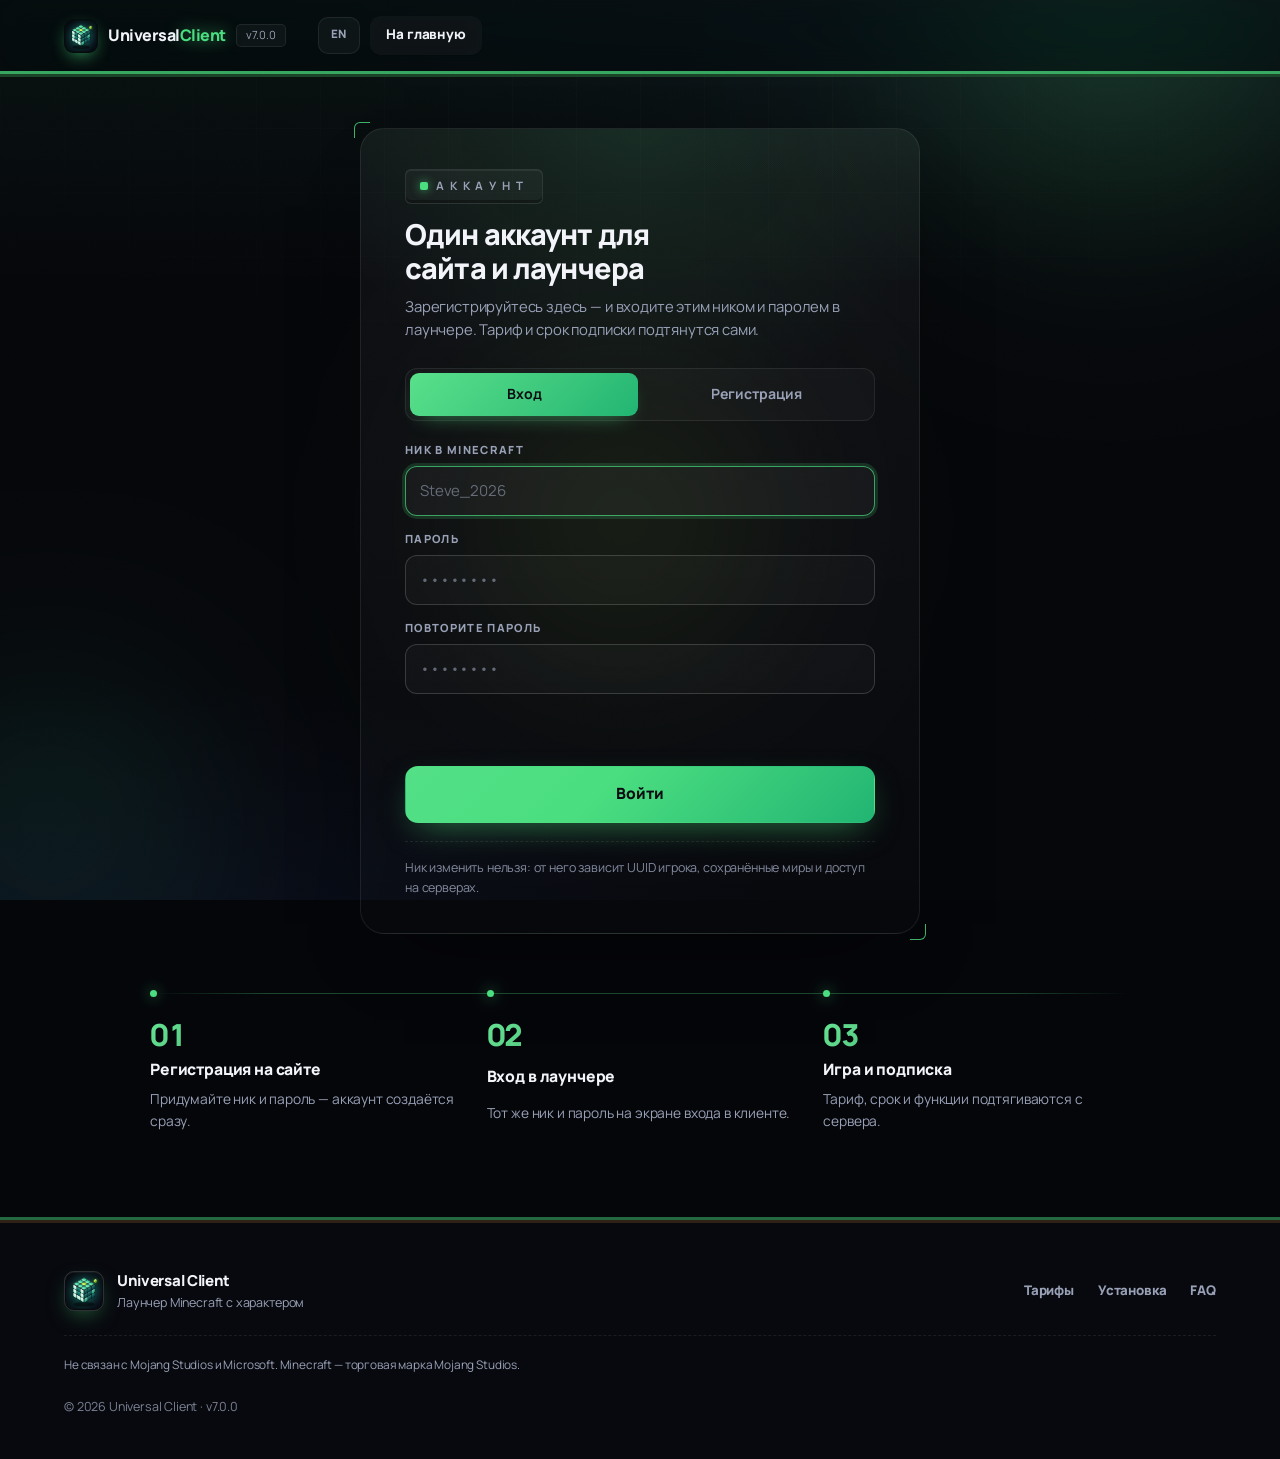
==== commit 91979e53: "Add files via upload" ====
--- a/account.html
+++ b/account.html
@@ -10,8 +10,8 @@
 <link rel="apple-touch-icon" href="assets/img/icon.png">
 <link rel="preload" href="assets/fonts/manrope-cyrillic.woff2" as="font" type="font/woff2" crossorigin>
 <link rel="preload" href="assets/fonts/manrope-latin.woff2" as="font" type="font/woff2" crossorigin>
-<link rel="stylesheet" href="assets/css/style.css">
-<link rel="stylesheet" href="assets/css/account.css">
+<link rel="stylesheet" href="assets/css/style.css?v=7">
+<link rel="stylesheet" href="assets/css/account.css?v=7">
 <script>document.documentElement.classList.add("js");</script>
 </head>
 <body>
--- a/assets/css/style.css
+++ b/assets/css/style.css
@@ -1,7 +1,11 @@
 ﻿/* =========================================================
-   Universal Client — design system 3.0 «Lux Glass»
-   Живой дорогой визуал: авроры в движении, стекло с
-   неоновыми рамками, свечения, градиенты, 3D-скриншоты.
+   Universal Client — design system 7.0 «BLOCKS»
+   Фирменный Minecraft-стиль, но аккуратный и дорогой:
+   блочные панели с «чанковой» фаской, пиксельные шрифты
+   в мелких акцентах (Pixelify Sans), травянистая полоса
+   в шапке и футере, мягкое свечение на тёмно-зелёном фоне.
+   account/admin наследуют общие классы; их цвет возвращается
+   переопределением токенов в конце их собственных CSS.
    ========================================================= */
 
 @font-face {
@@ -26,52 +30,54 @@
   font-weight: 200 800;
   font-display: swap;
   src: url("../fonts/manrope-latin.woff2") format("woff2");
-  unicode-range: U+0000-00FF, U+0131, U+0152-0153, U+02BB-02BC, U+02C6, U+02DA, U+02DC, U+0304, U+0308, U+0329, U+2000-206F, U+20AC, U+2122, U+2191, U+2193, U+2212, U+2215, U+FEFF, U+FFFD;
-}
-
-@property --ang {
-  syntax: "<angle>";
-  initial-value: 0deg;
-  inherits: false;
-}
-
-/* ---------- design tokens ---------- */
+  unicode-range: U+0000-00FF, U+0131, U+0152-0153, U+02BB-02BC, U+02C6, U+02DA, U+02DC, U+0304, U+0308, U+0329, U+2000-206F, U+20AC, U+2122, U+2191, U+2192, U+2193, U+2212, U+2215, U+FEFF, U+FFFD;
+}
+
+/* ---------- tokens ---------- */
 
 :root {
-  --bg: #05060a;
-  --bg-soft: #0a0c13;
-  --panel: rgba(255, 255, 255, 0.035);
-  --panel-2: rgba(255, 255, 255, 0.065);
-  --line: rgba(255, 255, 255, 0.08);
+  --bg: #0b100d;
+  --bg-soft: #0f1613;
+  --panel: rgba(255, 255, 255, 0.04);
+  --panel-strong: rgba(255, 255, 255, 0.07);
+  --line: rgba(255, 255, 255, 0.09);
   --line-strong: rgba(255, 255, 255, 0.16);
-
-  --text: #f4f6fb;
-  --muted: #98a0b6;
-  --ink: #0a0c11;
-
-  --a: #34d399;
-  --b: #14b8a6;
+  --shadow: 0 18px 46px -26px rgb(0 0 0 / 78%);
+  --shadow-big: 0 34px 90px -38px rgb(0 0 0 / 85%);
+  --shadow-lg: 0 34px 80px -44px rgb(0 0 0 / 85%);
+  --shadow-accent: 0 20px 60px -24px color-mix(in srgb, var(--a) 36%, transparent);
+
+  --text: #edf1ec;
+  --muted: #9aa89c;
+  --ink: #0b100d;
+
+  --a: #4ade80;
+  --b: #21b573;
   --c: #a3e635;
 
-  --wrap: 1160px;
-  --radius: 22px;
-  --radius-sm: 12px;
-
-  --shadow-lg: 0 34px 90px -36px rgb(0 0 0 / 85%);
-  --shadow-accent: 0 26px 80px -34px color-mix(in srgb, var(--a) 50%, transparent);
-  --header-h: 64px;
+  --wrap: 1200px;
+  --radius: 14px;
+  --radius-sm: 8px;
+  --header-h: 72px;
+
+  --mono: "Cascadia Mono", "Consolas", ui-monospace, monospace;
+  --pixel: "Pixelify Sans", "Manrope", system-ui, sans-serif;
+
+  /* блочная фаска: верхний блик + тёмный нижний «срез» блока */
+  --bevel: inset 0 1px 0 rgba(255, 255, 255, 0.07), inset 0 -3px 0 rgba(0, 0, 0, 0.32);
+  --bevel-deep: inset 0 1px 0 rgba(255, 255, 255, 0.09), inset 0 -4px 0 rgba(0, 0, 0, 0.42);
 
   --ease: cubic-bezier(0.4, 0.18, 0.16, 1);
   --ease-out: cubic-bezier(0.22, 1, 0.36, 1);
   --spring: cubic-bezier(0.34, 1.35, 0.4, 1);
 }
 
-[data-theme="amber"]   { --a: #fbbf24; --b: #f59e0b; --c: #fde68a; }
-[data-theme="purple"]  { --a: #a78bfa; --b: #8b5cf6; --c: #38bdf8; }
-[data-theme="ocean"]   { --a: #38bdf8; --b: #3b82f6; --c: #818cf8; }
-[data-theme="rose"]    { --a: #fb7185; --b: #f43f5e; --c: #fb923c; }
-[data-theme="emerald"] { --a: #34d399; --b: #14b8a6; --c: #a3e635; }
-[data-theme="sunset"]  { --a: #fb923c; --b: #ef4444; --c: #fbbf24; }
+[data-theme="amber"]   { --a: #fbbf24; --b: #d97706; --c: #fde68a; }
+[data-theme="purple"]  { --a: #a78bfa; --b: #7c3aed; --c: #38bdf8; }
+[data-theme="ocean"]   { --a: #38bdf8; --b: #2563eb; --c: #818cf8; }
+[data-theme="rose"]    { --a: #fb7185; --b: #e11d48; --c: #fb923c; }
+[data-theme="emerald"] { --a: #4ade80; --b: #21b573; --c: #a3e635; }
+[data-theme="sunset"]  { --a: #fb923c; --b: #ea580c; --c: #fbbf24; }
 
 /* ---------- reset ---------- */
 
@@ -84,7 +90,8 @@
 html {
   scroll-behavior: smooth;
   -webkit-text-size-adjust: 100%;
-  scrollbar-color: color-mix(in srgb, var(--a) 35%, rgba(255, 255, 255, 0.18)) transparent;
+  scrollbar-color: rgba(255, 255, 255, 0.18) var(--bg);
+  color-scheme: dark;
 }
 
 body {
@@ -94,7 +101,7 @@
   font-family: "Manrope", "Segoe UI", system-ui, -apple-system, sans-serif;
   font-size: 16px;
   line-height: 1.6;
-  letter-spacing: -0.011em;
+  letter-spacing: -0.01em;
   overflow-x: hidden;
   -webkit-font-smoothing: antialiased;
   text-rendering: optimizeLegibility;
@@ -106,27 +113,27 @@
 ul, ol { list-style: none; padding: 0; }
 svg { display: block; }
 
-::-webkit-scrollbar { width: 10px; }
-::-webkit-scrollbar-track { background: transparent; }
+::-webkit-scrollbar { width: 11px; }
+::-webkit-scrollbar-track { background: var(--bg); }
 ::-webkit-scrollbar-thumb {
   border: 3px solid var(--bg);
-  border-radius: 999px;
+  border-radius: 4px;
   background: rgba(255, 255, 255, 0.16);
 }
-::-webkit-scrollbar-thumb:hover { background: color-mix(in srgb, var(--a) 50%, transparent); }
+::-webkit-scrollbar-thumb:hover { background: var(--a); }
 
 ::selection {
-  background: color-mix(in srgb, var(--a) 40%, transparent);
+  background: color-mix(in srgb, var(--a) 34%, transparent);
   color: #fff;
 }
 
 :focus-visible {
-  outline: 2px solid color-mix(in srgb, var(--a) 85%, white);
+  outline: 2px solid var(--a);
   outline-offset: 3px;
   border-radius: 6px;
 }
 
-/* ============ ФОН: живые авроры ============ */
+/* ============ ФОН: пещерный сланец ============ */
 
 .bg {
   position: fixed;
@@ -135,141 +142,103 @@
   overflow: hidden;
   pointer-events: none;
   background:
-    radial-gradient(ellipse 130% 80% at 80% -30%, #10131d 0%, transparent 60%),
-    radial-gradient(ellipse 110% 70% at 10% 110%, #0b1020 0%, transparent 55%),
+    radial-gradient(ellipse 100% 62% at 50% -16%, #131e17 0%, transparent 60%),
+    radial-gradient(ellipse 80% 50% at 4% 108%, #0e1712 0%, transparent 55%),
     var(--bg);
 }
 
-/* сетка-подсветка */
+/* сетка «блоков» — очень тихая, как шахта */
 .bg-grid {
   position: absolute;
   inset: 0;
   background-image:
-    linear-gradient(rgba(255, 255, 255, 0.04) 1px, transparent 1px),
-    linear-gradient(90deg, rgba(255, 255, 255, 0.04) 1px, transparent 1px);
-  background-size: 56px 56px;
-  mask-image: radial-gradient(ellipse 85% 65% at 50% 0%, #000 0%, transparent 78%);
-  -webkit-mask-image: radial-gradient(ellipse 85% 65% at 50% 0%, #000 0%, transparent 78%);
-  opacity: 0.35;
-}
-
-/* три цветные авроры, каждая плывёт по своей траектории */
+    linear-gradient(rgba(255, 255, 255, 0.05) 1px, transparent 1px),
+    linear-gradient(90deg, rgba(255, 255, 255, 0.05) 1px, transparent 1px);
+  background-size: 44px 44px;
+  mask-image: radial-gradient(ellipse 92% 60% at 42% 0%, #000 0%, transparent 78%);
+  -webkit-mask-image: radial-gradient(ellipse 92% 60% at 42% 0%, #000 0%, transparent 78%);
+  opacity: 0.5;
+}
+
+/* квадратные «рудные пятна» — мягкое свечение по углам */
 .bg-orb {
   position: absolute;
-  border-radius: 50%;
-  filter: blur(95px);
+  border-radius: 22%;
+  filter: blur(84px);
   mix-blend-mode: screen;
-  opacity: 0.42;
+  opacity: 0.26;
   transition: background 0.7s var(--ease);
 }
 
 .bg-orb--1 {
-  width: 62vw;
-  height: 62vw;
-  max-width: 900px;
-  max-height: 900px;
-  top: -28vw;
-  left: 52%;
-  background: radial-gradient(circle at 35% 35%, color-mix(in srgb, var(--a) 42%, transparent), color-mix(in srgb, var(--b) 22%, transparent) 42%, transparent 68%);
-  animation: orb-a 26s ease-in-out infinite alternate;
-}
-
+  width: 40vw; height: 40vw; max-width: 640px; max-height: 640px;
+  top: -16vw; right: -10vw;
+  background: radial-gradient(circle at 42% 42%, color-mix(in srgb, var(--a) 58%, transparent), transparent 68%);
+  animation: orb-a 30s ease-in-out infinite alternate;
+}
 .bg-orb--2 {
-  width: 46vw;
-  height: 46vw;
-  max-width: 640px;
-  max-height: 640px;
-  top: 30vh;
-  left: -20vw;
-  background: radial-gradient(circle at 60% 45%, color-mix(in srgb, var(--b) 38%, transparent), transparent 66%);
-  animation: orb-b 34s ease-in-out infinite alternate;
-}
-
+  width: 32vw; height: 32vw; max-width: 520px; max-height: 520px;
+  bottom: -14vh; left: -12vw;
+  background: radial-gradient(circle at 50% 50%, color-mix(in srgb, var(--b) 48%, transparent), transparent 66%);
+  opacity: 0.2;
+  animation: orb-b 34s ease-in-out infinite alternate-reverse;
+}
 .bg-orb--3 {
-  width: 34vw;
-  height: 34vw;
-  max-width: 480px;
-  max-height: 480px;
-  top: 78vh;
-  left: 62%;
-  background: radial-gradient(circle at 40% 60%, color-mix(in srgb, var(--c) 30%, transparent), transparent 62%);
-  opacity: 0.3;
-  animation: orb-c 44s ease-in-out infinite alternate-reverse;
+  width: 28vw; height: 28vw; max-width: 440px; max-height: 440px;
+  top: 36vh; left: 36vw;
+  background: radial-gradient(circle at 45% 55%, color-mix(in srgb, var(--c) 40%, transparent), transparent 66%);
+  opacity: 0.12;
+  animation: orb-c 40s ease-in-out infinite alternate;
 }
 
 @keyframes orb-a {
-  from { translate: 0 0; scale: 1; }
-  40%  { translate: -7vw 6vh; scale: 1.08; }
-  to   { translate: 3vw 12vh; scale: 0.94; }
+  from { translate: 0 0; rotate: 0deg; }
+  to   { translate: 3vw 6vh; rotate: 6deg; }
 }
 @keyframes orb-b {
-  from { translate: 0 0; }
-  to   { translate: 9vw -12vh; }
+  from { translate: 0 0; rotate: 0deg; }
+  to   { translate: 5vw -6vh; rotate: -5deg; }
 }
 @keyframes orb-c {
-  from { translate: 0 0; scale: 1; }
-  to   { translate: -14vw -18vh; scale: 1.25; }
-}
-
-/* световой занавес сверху */
+  from { translate: 0 0; rotate: 0deg; }
+  to   { translate: -4vw -7vh; rotate: 7deg; }
+}
+
 .bg-beam {
   position: absolute;
-  top: -16%;
-  left: 50%;
-  width: 130vw;
-  height: 52vh;
-  translate: -50% 0;
+  inset: 0;
   background: linear-gradient(180deg,
-    color-mix(in srgb, var(--a) 11%, transparent),
-    color-mix(in srgb, var(--b) 5%, transparent) 55%,
-    transparent);
-  filter: blur(34px);
-  transform: perspective(900px) rotateX(38deg);
-  transform-origin: 50% 0;
-  transition: background 0.7s var(--ease);
-  animation: beam-breathe 12s ease-in-out infinite alternate;
-}
-
-@keyframes beam-breathe {
-  from { opacity: 0.65; }
-  to { opacity: 1; }
+    color-mix(in srgb, var(--a) 6%, transparent),
+    transparent 32%);
 }
 
 .bg-noise {
   position: absolute;
   inset: 0;
   background-image: url("data:image/svg+xml,%3Csvg xmlns='http://www.w3.org/2000/svg' width='180' height='180'%3E%3Cfilter id='n'%3E%3CfeTurbulence type='fractalNoise' baseFrequency='0.85' numOctaves='2' stitchTiles='stitch'/%3E%3C/filter%3E%3Crect width='180' height='180' filter='url(%23n)'/%3E%3C/svg%3E");
-  opacity: 0.05;
+  opacity: 0.04;
   mix-blend-mode: overlay;
 }
 
-.bg::after {
-  content: "";
-  position: absolute;
-  inset: 0;
-  background: linear-gradient(180deg, transparent 50%, rgba(2, 3, 6, 0.5) 100%);
-}
-
-/* свечение за курсором */
 .cursor-light {
   position: absolute;
   top: 0;
   left: 0;
-  width: 520px;
-  height: 520px;
-  margin: -260px 0 0 -260px;
-  border-radius: 50%;
-  background: radial-gradient(circle, color-mix(in srgb, var(--a) 9%, transparent), transparent 60%);
-  filter: blur(30px);
+  width: 460px;
+  height: 460px;
+  margin: -230px 0 0 -230px;
+  border-radius: 22%;
+  background: radial-gradient(circle, color-mix(in srgb, var(--a) 12%, transparent), transparent 62%);
+  filter: blur(26px);
+  mix-blend-mode: screen;
   opacity: 0;
   pointer-events: none;
   transition: opacity 0.6s var(--ease), transform 0.4s cubic-bezier(0.2, 0.6, 0.2, 1);
   will-change: transform;
 }
 
-.cursor-light.is-on { opacity: 1; }
-
-/* вспышка при смене темы */
+.cursor-light.is-on { opacity: 0.85; }
+
 body::after {
   content: "";
   position: fixed;
@@ -277,14 +246,13 @@
   z-index: 75;
   pointer-events: none;
   opacity: 0;
-  background: radial-gradient(ellipse 72% 55% at 50% 26%, color-mix(in srgb, var(--a) 36%, transparent), transparent 62%);
-  mix-blend-mode: screen;
+  background: radial-gradient(ellipse 74% 56% at 50% 24%, color-mix(in srgb, var(--a) 22%, transparent), transparent 64%);
 }
 
 body.is-theme-flash::after { animation: theme-flash 0.55s var(--ease-out); }
 
 @keyframes theme-flash {
-  0% { opacity: 0.35; }
+  0% { opacity: 0.4; }
   100% { opacity: 0; }
 }
 
@@ -297,85 +265,93 @@
   padding: 0 24px;
 }
 
-.wrap--narrow { max-width: 800px; }
-
 .section {
   position: relative;
-  padding: 110px 0;
-  scroll-margin-top: calc(var(--header-h) + 16px);
+  padding: 104px 0;
+  scroll-margin-top: calc(var(--header-h) + 10px);
 }
 
 .section--alt {
   background:
-    radial-gradient(ellipse 62% 46% at 50% 0%, color-mix(in srgb, var(--a) 7%, transparent), transparent 72%),
+    radial-gradient(ellipse 44% 36% at 88% 2%, color-mix(in srgb, var(--a) 7%, transparent), transparent 68%),
     linear-gradient(180deg, transparent, rgba(255, 255, 255, 0.016) 14%, rgba(255, 255, 255, 0.016) 86%, transparent);
 }
 
-.section__head {
-  position: relative;
-  z-index: 1;
-  max-width: 680px;
-  margin: 0 auto 58px;
-  text-align: center;
-}
+/* шапка секции: слева, с блочным номером */
+.shead {
+  display: grid;
+  grid-template-columns: auto 1fr;
+  align-items: start;
+  gap: 20px;
+  margin-bottom: 52px;
+}
+
+.shead__num {
+  display: grid;
+  place-items: center;
+  width: 52px;
+  height: 52px;
+  border-radius: 12px;
+  border: 1px solid color-mix(in srgb, var(--a) 42%, var(--line));
+  background: color-mix(in srgb, var(--a) 10%, transparent);
+  box-shadow: var(--bevel);
+  font-family: var(--pixel);
+  font-size: 1.2rem;
+  color: var(--a);
+  translate: 0 2px;
+}
+
+.shead__main { max-width: 700px; }
 
 .eyebrow {
   display: inline-flex;
   align-items: center;
   gap: 8px;
-  padding: 6px 15px;
-  border-radius: 999px;
-  border: 1px solid color-mix(in srgb, var(--a) 30%, transparent);
-  background: color-mix(in srgb, var(--a) 9%, transparent);
-  box-shadow: 0 0 24px -8px color-mix(in srgb, var(--a) 55%, transparent);
-  font-size: 0.7rem;
-  font-weight: 800;
-  letter-spacing: 0.15em;
+  padding: 7px 14px 8px;
+  border-radius: 6px;
+  border: 1px solid var(--line);
+  background: var(--panel);
+  box-shadow: var(--bevel);
+  font-size: 0.72rem;
+  font-weight: 700;
+  letter-spacing: 0.5em;
   text-transform: uppercase;
-  color: color-mix(in srgb, var(--a) 82%, white);
+  color: var(--muted);
+  font-family: var(--pixel);
 }
 
 .eyebrow::before {
   content: "";
-  width: 6px;
-  height: 6px;
-  border-radius: 50%;
+  width: 8px;
+  height: 8px;
+  border-radius: 2px;
   background: var(--a);
-  box-shadow: 0 0 10px color-mix(in srgb, var(--a) 90%, transparent);
+  box-shadow: 0 0 10px color-mix(in srgb, var(--a) 70%, transparent);
 }
 
 .section__title {
   margin-top: 18px;
-  font-size: clamp(2rem, 3.6vw, 2.75rem);
+  font-size: clamp(2rem, 3.8vw, 3.1rem);
   font-weight: 800;
-  line-height: 1.08;
-  letter-spacing: -0.03em;
+  line-height: 1.05;
+  letter-spacing: -0.035em;
   text-wrap: balance;
 }
 
 .section__lead {
   margin-top: 14px;
   color: var(--muted);
-  font-size: 1.03rem;
+  font-size: 1.05rem;
   text-wrap: pretty;
+  max-width: 58ch;
 }
 
 .grad {
-  background: linear-gradient(100deg, var(--a) 10%, var(--c) 45%, var(--b) 75%, var(--a) 100%);
-  background-size: 250% 100%;
+  background: linear-gradient(105deg, var(--a) 10%, var(--c) 55%, var(--b) 95%);
   -webkit-background-clip: text;
   background-clip: text;
   color: transparent;
-  animation: grad-pan 8s ease-in-out infinite alternate;
-  filter: drop-shadow(0 0 26px color-mix(in srgb, var(--a) 32%, transparent));
-}
-
-@keyframes grad-pan {
-  from { background-position: 0% 0; }
-  to { background-position: 100% 0; }
-}
-
-/* ---------- полоса чтения ---------- */
+}
 
 .progress {
   position: fixed;
@@ -383,7 +359,7 @@
   left: 0;
   right: 0;
   z-index: 80;
-  height: 2px;
+  height: 3px;
   background: linear-gradient(90deg, var(--a), var(--b), var(--c));
   transform-origin: 0 50%;
   transform: scaleX(0);
@@ -393,7 +369,7 @@
 
 .progress.is-on { opacity: 1; }
 
-/* ---------- кнопки ---------- */
+/* ---------- кнопки: блоки с «нажатием» ---------- */
 
 .btn {
   position: relative;
@@ -401,83 +377,76 @@
   align-items: center;
   justify-content: center;
   gap: 9px;
-  padding: 12px 22px;
-  border-radius: 999px;
-  border: 1px solid transparent;
+  padding: 12px 24px 14px;
+  border-radius: 12px;
+  border: 1px solid var(--line-strong);
   font-size: 0.9rem;
-  font-weight: 700;
+  font-weight: 800;
   letter-spacing: -0.005em;
   white-space: nowrap;
   overflow: hidden;
   isolation: isolate;
-  transition:
-    transform 0.35s var(--spring),
-    box-shadow 0.35s var(--ease),
-    background-color 0.25s var(--ease),
-    border-color 0.25s var(--ease),
-    color 0.25s var(--ease);
-}
-
-.btn:active { transform: translateY(1px) scale(0.985); }
-
-/* бегущий блик */
-.btn::before {
-  content: "";
-  position: absolute;
-  inset: 0;
-  z-index: -1;
-  background: linear-gradient(115deg, transparent 28%, rgba(255, 255, 255, 0.42) 50%, transparent 72%);
-  transform: translateX(-140%);
-  transition: transform 0.85s var(--ease);
-}
-
-.btn:hover::before { transform: translateX(140%); }
+  background: linear-gradient(180deg, rgba(255, 255, 255, 0.09), rgba(255, 255, 255, 0.03));
+  box-shadow: var(--bevel-deep), 0 1px 0 rgba(0, 0, 0, 0.4);
+  transition: transform 0.16s var(--ease), box-shadow 0.16s var(--ease),
+    border-color 0.25s var(--ease), background-color 0.25s var(--ease);
+}
+
+/* «нажатие блока» — прижимается вниз, фаска съедается */
+.btn:active {
+  transform: translateY(3px);
+  box-shadow:
+    inset 0 2px 6px rgba(0, 0, 0, 0.35),
+    inset 0 -1px 0 rgba(0, 0, 0, 0.2);
+}
 
 .btn .ico {
   width: 17px;
   height: 17px;
   fill: none;
   stroke: currentColor;
-  stroke-width: 1.9;
+  stroke-width: 2;
   stroke-linecap: round;
   stroke-linejoin: round;
-  transition: transform 0.3s var(--spring);
-}
-
-.btn:hover .ico { transform: translateY(1.5px); }
+  transition: transform 0.25s var(--ease);
+}
+
+.btn:hover .ico { transform: translateY(2px); }
 
 .btn--primary {
-  color: var(--ink);
-  background: linear-gradient(135deg, color-mix(in srgb, var(--a) 95%, white) 0%, var(--a) 40%, var(--b) 100%);
-  animation: primary-glow 3.4s ease-in-out infinite alternate;
-}
-
-@keyframes primary-glow {
-  from { box-shadow: 0 12px 34px -12px color-mix(in srgb, var(--a) 60%, transparent), 0 4px 16px -6px color-mix(in srgb, var(--b) 45%, transparent), inset 0 1px 0 rgba(255, 255, 255, 0.45); }
-  to { box-shadow: 0 18px 44px -12px color-mix(in srgb, var(--a) 88%, transparent), 0 6px 22px -6px color-mix(in srgb, var(--b) 70%, transparent), inset 0 1px 0 rgba(255, 255, 255, 0.5); }
+  color: #06130b;
+  border-color: color-mix(in srgb, var(--a) 50%, rgba(0, 0, 0, 0.4));
+  background: linear-gradient(180deg,
+    color-mix(in srgb, var(--a) 95%, white) 0%,
+    var(--a) 46%,
+    color-mix(in srgb, var(--a) 62%, #000) 100%);
+  box-shadow:
+    inset 0 1px 0 rgba(255, 255, 255, 0.35),
+    inset 0 -4px 0 color-mix(in srgb, var(--a) 42%, #000),
+    0 14px 40px -14px color-mix(in srgb, var(--a) 60%, transparent);
 }
 
 .btn--primary:hover {
-  transform: translateY(-2px);
-}
-
-.btn--ghost {
-  color: var(--text);
-  background: rgba(255, 255, 255, 0.045);
-  border-color: var(--line-strong);
-  backdrop-filter: blur(10px);
-  -webkit-backdrop-filter: blur(10px);
+  border-color: color-mix(in srgb, var(--a) 75%, rgba(0, 0, 0, 0.4));
+  box-shadow:
+    inset 0 1px 0 rgba(255, 255, 255, 0.35),
+    inset 0 -4px 0 color-mix(in srgb, var(--a) 42%, #000),
+    0 20px 56px -14px color-mix(in srgb, var(--a) 80%, transparent);
+}
+
+.btn--primary:active {
+  box-shadow:
+    inset 0 2px 6px rgba(0, 0, 0, 0.35),
+    inset 0 -1px 0 color-mix(in srgb, var(--a) 42%, #000);
 }
 
 .btn--ghost:hover {
-  background: rgba(255, 255, 255, 0.09);
-  border-color: color-mix(in srgb, var(--a) 55%, var(--line-strong));
-  box-shadow: 0 10px 30px -14px color-mix(in srgb, var(--a) 50%, transparent);
-  transform: translateY(-2px);
-}
-
-.btn--sm { padding: 8px 15px; font-size: 0.84rem; }
-.btn--lg { padding: 15px 28px; font-size: 0.97rem; }
+  border-color: color-mix(in srgb, var(--a) 50%, var(--line-strong));
+  box-shadow: var(--bevel-deep), 0 14px 36px -16px color-mix(in srgb, var(--a) 45%, transparent);
+}
+
+.btn--sm { padding: 7px 15px 9px; font-size: 0.84rem; border-radius: 10px; }
+.btn--lg { padding: 14px 28px 17px; font-size: 0.97rem; border-radius: 13px; }
 
 /* ---------- аккаунт-кнопка ---------- */
 
@@ -487,12 +456,12 @@
   place-items: center;
   width: 22px;
   height: 22px;
-  border-radius: 50%;
+  border-radius: 6px;
   font-size: 0.68rem;
   font-weight: 800;
   line-height: 1;
   text-transform: uppercase;
-  color: var(--ink);
+  color: #06130b;
   background: linear-gradient(135deg, var(--a), var(--b));
 }
 
@@ -505,7 +474,7 @@
 
 .header__account.is-user {
   gap: 8px;
-  padding-left: 6px;
+  padding-left: 7px;
   border-color: color-mix(in srgb, var(--a) 50%, var(--line-strong));
 }
 
@@ -513,7 +482,7 @@
 
 .nav a.nav__account { display: none; }
 
-/* ============ ШАПКА ============ */
+/* ============ ШАПКА: блоки + травяной кант ============ */
 
 .header {
   position: fixed;
@@ -524,23 +493,38 @@
   height: var(--header-h);
   display: flex;
   align-items: center;
-  background: color-mix(in srgb, var(--bg) 52%, transparent);
-  backdrop-filter: blur(20px) saturate(150%);
-  -webkit-backdrop-filter: blur(20px) saturate(150%);
-  border-bottom: 1px solid transparent;
-  transition: background 0.4s var(--ease), border-color 0.4s var(--ease), box-shadow 0.4s var(--ease);
+  background: linear-gradient(180deg, rgba(19, 26, 22, 0.9), rgba(12, 17, 14, 0.92));
+  backdrop-filter: blur(14px) saturate(150%);
+  -webkit-backdrop-filter: blur(14px) saturate(150%);
+  border-bottom: 1px solid rgba(0, 0, 0, 0.5);
+  transition: box-shadow 0.35s var(--ease);
+}
+
+/* двухполосный «грунт» под шапкой: трава + земля */
+.header::after {
+  content: "";
+  position: absolute;
+  left: 0;
+  right: 0;
+  bottom: -6px;
+  height: 6px;
+  background:
+    linear-gradient(180deg,
+      color-mix(in srgb, var(--a) 84%, #0c2f1a) 0 3px,
+      color-mix(in srgb, var(--a) 30%, #0c0f08) 3px 6px);
+  opacity: 0.85;
+  transition: background 0.7s var(--ease);
+  pointer-events: none;
 }
 
 .header.is-scrolled {
-  background: color-mix(in srgb, var(--bg) 85%, transparent);
-  border-bottom-color: var(--line);
-  box-shadow: 0 18px 46px -30px rgb(0 0 0 / 75%);
+  box-shadow: 0 22px 50px -28px rgb(0 0 0 / 88%);
 }
 
 .header__inner {
   display: flex;
   align-items: center;
-  gap: 22px;
+  gap: 20px;
 }
 
 .brand {
@@ -551,80 +535,65 @@
 }
 
 .brand__icon {
-  width: 30px;
-  height: 30px;
+  width: 34px;
+  height: 34px;
   border-radius: 9px;
-  box-shadow: 0 6px 18px -6px color-mix(in srgb, var(--a) 85%, transparent);
-  transition: transform 0.45s var(--spring);
-}
-
-.brand:hover .brand__icon { transform: rotate(-8deg) scale(1.1); }
+  border: 1px solid var(--line-strong);
+  box-shadow: var(--bevel), 0 8px 22px -8px color-mix(in srgb, var(--a) 70%, transparent);
+  transition: transform 0.35s var(--spring);
+}
+
+.brand:hover .brand__icon { transform: rotate(-7deg) scale(1.06); }
 
 .brand__text {
-  font-size: 0.99rem;
+  font-size: 1rem;
   font-weight: 800;
   letter-spacing: -0.03em;
 }
 
 .brand__text span {
   color: var(--a);
-  filter: drop-shadow(0 0 8px color-mix(in srgb, var(--a) 60%, transparent));
+  filter: drop-shadow(0 0 8px color-mix(in srgb, var(--a) 55%, transparent));
 }
 
 .brand__ver {
-  padding: 2px 9px;
-  border-radius: 999px;
+  padding: 1px 9px 2px;
+  border-radius: 5px;
   border: 1px solid var(--line);
-  background: rgba(255, 255, 255, 0.04);
-  font-size: 0.64rem;
-  font-weight: 700;
-  font-variant-numeric: tabular-nums;
+  background: var(--panel);
+  font-family: var(--pixel);
+  font-size: 0.7rem;
   color: var(--muted);
 }
 
 .nav {
   display: flex;
   align-items: center;
-  gap: 4px;
+  gap: 0;
   margin-left: auto;
-  padding: 4px;
-  border-radius: 999px;
+  padding: 5px;
+  border-radius: 12px;
   border: 1px solid var(--line);
-  background: rgba(255, 255, 255, 0.03);
-  backdrop-filter: blur(8px);
-  -webkit-backdrop-filter: blur(8px);
+  background: var(--panel);
+  box-shadow: var(--bevel);
+  backdrop-filter: blur(10px);
+  -webkit-backdrop-filter: blur(10px);
 }
 
 .nav a {
   position: relative;
   padding: 7px 14px;
-  border-radius: 999px;
-  font-size: 0.85rem;
-  font-weight: 600;
+  border-radius: 8px;
+  font-size: 0.86rem;
+  font-weight: 700;
   color: var(--muted);
   transition: color 0.25s var(--ease), background 0.25s var(--ease);
 }
 
 .nav a:not(.nav__account):hover {
   color: var(--text);
-  background: rgba(255, 255, 255, 0.06);
-}
-
-.nav a::after {
-  content: "";
-  position: absolute;
-  left: 14px;
-  right: 14px;
-  bottom: 2px;
-  height: 1.5px;
-  border-radius: 2px;
-  background: linear-gradient(90deg, var(--a), var(--b));
-  transform: scaleX(0);
-  transform-origin: 0 50%;
-  transition: transform 0.35s var(--ease-out);
-}
-
-.nav a:hover::after { transform: scaleX(1); }
+  background: color-mix(in srgb, var(--a) 12%, transparent);
+}
 
 .header__actions {
   display: flex;
@@ -636,17 +605,20 @@
 .swatches {
   display: flex;
   align-items: center;
-  gap: 6px;
-  padding: 6px 9px;
-  border-radius: 999px;
+  gap: 7px;
+  padding: 8px 11px;
+  border-radius: 12px;
   border: 1px solid var(--line);
-  background: rgba(255, 255, 255, 0.03);
+  background: var(--panel);
+  box-shadow: var(--bevel);
+  backdrop-filter: blur(10px);
+  -webkit-backdrop-filter: blur(10px);
 }
 
 .swatch {
-  width: 14px;
-  height: 14px;
-  border-radius: 50%;
+  width: 15px;
+  height: 15px;
+  border-radius: 4px;
   padding: 0;
   position: relative;
   transition: transform 0.3s var(--spring);
@@ -656,67 +628,70 @@
   display: block;
   width: 100%;
   height: 100%;
-  border-radius: 50%;
-  box-shadow: inset 0 0 0 1px rgba(255, 255, 255, 0.22);
-}
-
-.swatch:hover { transform: scale(1.3); }
-.swatch.is-active { transform: scale(1.14); }
+  border-radius: 4px;
+  border: 1px solid rgba(255, 255, 255, 0.28);
+  box-shadow: inset 0 1px 0 rgba(255, 255, 255, 0.3);
+}
+
+.swatch:hover { transform: translateY(-2px) scale(1.1); }
+.swatch.is-active { transform: translateY(-2px) scale(1.16); }
 
 .swatch.is-active::after {
   content: "";
   position: absolute;
-  inset: -4px;
-  border-radius: 50%;
-  border: 1.5px solid color-mix(in srgb, var(--a) 90%, white);
-  box-shadow: 0 0 12px color-mix(in srgb, var(--a) 70%, transparent);
+  inset: -5px;
+  border-radius: 6px;
+  border: 1.5px solid var(--a);
+  box-shadow: 0 0 12px color-mix(in srgb, var(--a) 65%, transparent);
   animation: ring-in 0.35s var(--spring);
 }
 
 @keyframes ring-in {
-  from { transform: scale(0.55); opacity: 0; }
+  from { transform: scale(0.6); opacity: 0; }
   to { transform: scale(1); opacity: 1; }
 }
 
 .swatch[data-t="amber"] span,
-.theme-card[data-t="amber"] .theme-card__bar { background: linear-gradient(135deg, #fbbf24, #f59e0b 55%, #fde68a); }
+.theme-card[data-t="amber"] .theme-card__bar { background: linear-gradient(135deg, #fbbf24, #d97706); }
 .swatch[data-t="purple"] span,
-.theme-card[data-t="purple"] .theme-card__bar { background: linear-gradient(135deg, #a78bfa, #8b5cf6 55%, #38bdf8); }
+.theme-card[data-t="purple"] .theme-card__bar { background: linear-gradient(135deg, #a78bfa, #7c3aed); }
 .swatch[data-t="ocean"] span,
-.theme-card[data-t="ocean"] .theme-card__bar { background: linear-gradient(135deg, #38bdf8, #3b82f6 55%, #818cf8); }
+.theme-card[data-t="ocean"] .theme-card__bar { background: linear-gradient(135deg, #38bdf8, #2563eb); }
 .swatch[data-t="rose"] span,
-.theme-card[data-t="rose"] .theme-card__bar { background: linear-gradient(135deg, #fb7185, #f43f5e 55%, #fb923c); }
+.theme-card[data-t="rose"] .theme-card__bar { background: linear-gradient(135deg, #fb7185, #e11d48); }
 .swatch[data-t="emerald"] span,
-.theme-card[data-t="emerald"] .theme-card__bar { background: linear-gradient(135deg, #34d399, #14b8a6 55%, #a3e635); }
+.theme-card[data-t="emerald"] .theme-card__bar { background: linear-gradient(135deg, #4ade80, #21b573); }
 .swatch[data-t="sunset"] span,
-.theme-card[data-t="sunset"] .theme-card__bar { background: linear-gradient(135deg, #fb923c, #ef4444 55%, #fbbf24); }
+.theme-card[data-t="sunset"] .theme-card__bar { background: linear-gradient(135deg, #fb923c, #ea580c); }
 
 .lang {
-  min-width: 40px;
-  padding: 6px 10px;
-  border-radius: 999px;
-  border: 1px solid var(--line);
-  background: rgba(255, 255, 255, 0.04);
+  min-width: 42px;
+  padding: 7px 10px 9px;
+  border-radius: 10px;
+  border: 1px solid var(--line-strong);
+  background: var(--panel);
+  box-shadow: var(--bevel);
   font-size: 0.72rem;
   font-weight: 800;
   letter-spacing: 0.06em;
   color: var(--muted);
-  transition: color 0.2s var(--ease), border-color 0.2s var(--ease), transform 0.3s var(--spring);
+  transition: color 0.2s var(--ease), border-color 0.2s var(--ease), transform 0.2s var(--ease);
 }
 
 .lang:hover {
   color: var(--text);
-  border-color: var(--line-strong);
+  border-color: color-mix(in srgb, var(--a) 50%, var(--line-strong));
   transform: translateY(-1px);
 }
 
 .burger {
   display: none;
-  width: 38px;
-  height: 38px;
+  width: 40px;
+  height: 40px;
   border-radius: 10px;
-  border: 1px solid var(--line);
-  background: rgba(255, 255, 255, 0.04);
+  border: 1px solid var(--line-strong);
+  background: var(--panel);
+  box-shadow: var(--bevel);
   place-content: center;
   gap: 4px;
   padding: 0;
@@ -724,18 +699,18 @@
 
 .burger span {
   display: block;
-  width: 15px;
-  height: 1.5px;
-  border-radius: 2px;
+  width: 16px;
+  height: 2px;
+  border-radius: 1px;
   background: var(--text);
   transition: transform 0.35s var(--ease-out), opacity 0.2s var(--ease);
 }
 
-.burger.is-open span:nth-child(1) { transform: translateY(5.5px) rotate(45deg); }
+.burger.is-open span:nth-child(1) { transform: translateY(6px) rotate(45deg); }
 .burger.is-open span:nth-child(2) { opacity: 0; }
-.burger.is-open span:nth-child(3) { transform: translateY(-5.5px) rotate(-45deg); }
-
-/* ============ HERO ============ */
+.burger.is-open span:nth-child(3) { transform: translateY(-6px) rotate(-45deg); }
+
+/* ============ HERO: лагерь игрока ============ */
 
 .hero {
   position: relative;
@@ -743,562 +718,567 @@
   overflow: hidden;
 }
 
-/* огромная цветная аура за героем */
-.hero::before {
-  content: "";
+.hero__aura {
   position: absolute;
-  top: calc(var(--header-h) - 60px);
-  left: 50%;
-  translate: -50% 0;
-  width: min(1060px, 96vw);
-  height: 560px;
+  inset: -14% -10% 26%;
   background:
-    radial-gradient(ellipse 55% 48% at 30% 40%, color-mix(in srgb, var(--a) 26%, transparent), transparent 68%),
-    radial-gradient(ellipse 48% 42% at 72% 52%, color-mix(in srgb, var(--b) 24%, transparent), transparent 66%);
-  filter: blur(58px);
-  animation: hero-aura 14s ease-in-out infinite alternate;
+    radial-gradient(ellipse 40% 34% at 74% 26%, color-mix(in srgb, var(--a) 26%, transparent), transparent 70%),
+    radial-gradient(ellipse 34% 30% at 18% 22%, color-mix(in srgb, var(--b) 22%, transparent), transparent 70%),
+    radial-gradient(ellipse 26% 24% at 46% 62%, color-mix(in srgb, var(--c) 15%, transparent), transparent 72%);
+  filter: blur(72px);
+  opacity: 0.55;
   pointer-events: none;
 }
 
-@keyframes hero-aura {
-  from { opacity: 0.75; transform: scale(1); }
-  to { opacity: 1; transform: scale(1.07) rotate(2deg); }
-}
-
-.hero__inner {
+.hero__grid {
   position: relative;
   z-index: 1;
   display: grid;
-  gap: 54px;
-  justify-items: center;
-  text-align: center;
-}
+  grid-template-columns: minmax(0, 1.02fr) minmax(0, 0.98fr);
+  gap: 56px;
+  align-items: center;
+}
+
+.hero__copy { max-width: 560px; }
 
 .pill {
   display: inline-flex;
   align-items: center;
   gap: 9px;
-  padding: 7px 16px 7px 12px;
-  border-radius: 999px;
-  border: 1px solid color-mix(in srgb, var(--a) 32%, transparent);
-  background: color-mix(in srgb, var(--a) 10%, transparent);
-  backdrop-filter: blur(8px);
-  -webkit-backdrop-filter: blur(8px);
-  box-shadow: 0 0 30px -10px color-mix(in srgb, var(--a) 60%, transparent);
-  font-size: 0.76rem;
+  padding: 7px 14px 9px;
+  border-radius: 6px;
+  border: 1px solid color-mix(in srgb, var(--a) 34%, var(--line));
+  background: color-mix(in srgb, var(--a) 9%, var(--panel));
+  box-shadow: var(--bevel);
+  font-size: 0.7rem;
   font-weight: 700;
-  font-variant-numeric: tabular-nums;
-  color: color-mix(in srgb, var(--a) 75%, white);
+  letter-spacing: 0.08em;
+  text-transform: uppercase;
+  color: var(--muted);
 }
 
 .pill .dot {
+  width: 8px;
+  height: 8px;
+  border-radius: 2px;
+  background: var(--a);
+  box-shadow: 0 0 10px color-mix(in srgb, var(--a) 85%, transparent);
+  animation: pulse 2.4s ease-in-out infinite;
+}
+
+@keyframes pulse {
+  0%, 100% { box-shadow: 0 0 0 2px color-mix(in srgb, var(--a) 22%, transparent), 0 0 10px color-mix(in srgb, var(--a) 80%, transparent); }
+  50% { box-shadow: 0 0 0 6px color-mix(in srgb, var(--a) 4%, transparent), 0 0 14px color-mix(in srgb, var(--a) 90%, transparent); }
+}
+
+.hero__display {
+  margin-top: 26px;
+  font-size: clamp(2.6rem, 5vw, 4.3rem);
+  font-weight: 800;
+  line-height: 0.99;
+  letter-spacing: -0.04em;
+  text-wrap: balance;
+}
+
+.hero__comma { color: var(--a); }
+
+.hero__display .grad {
+  filter: drop-shadow(0 4px 26px color-mix(in srgb, var(--a) 32%, transparent));
+}
+
+.hero__lead {
+  margin: 22px 0 0;
+  max-width: 46ch;
+  font-size: clamp(1rem, 1.25vw, 1.12rem);
+  color: var(--muted);
+  text-wrap: pretty;
+}
+
+.hero__cta {
+  display: flex;
+  flex-wrap: wrap;
+  gap: 14px;
+  margin-top: 32px;
+}
+
+.hero__meta {
+  display: flex;
+  flex-wrap: wrap;
+  gap: 8px;
+  margin-top: 32px;
+}
+
+.hero__meta li {
+  display: inline-flex;
+  align-items: center;
+  gap: 8px;
+  padding: 5px 12px 6px;
+  border-radius: 6px;
+  border: 1px solid var(--line);
+  background: var(--panel);
+  box-shadow: var(--bevel);
+  font-size: 0.72rem;
+  font-weight: 700;
+  letter-spacing: 0.04em;
+  color: var(--muted);
+}
+
+.hero__meta li::before {
+  content: "";
   width: 6px;
   height: 6px;
-  border-radius: 50%;
-  background: var(--a);
-  box-shadow: 0 0 10px color-mix(in srgb, var(--a) 90%, transparent);
-  animation: pulse 2.6s ease-in-out infinite;
-}
-
-@keyframes pulse {
-  0%, 100% { box-shadow: 0 0 0 3px color-mix(in srgb, var(--a) 34%, transparent); }
-  50% { box-shadow: 0 0 0 8px color-mix(in srgb, var(--a) 4%, transparent); }
-}
-
-.hero__title {
-  margin-top: 24px;
-  font-size: clamp(2.7rem, 5.8vw, 4.9rem);
-  font-weight: 800;
-  line-height: 1.0;
-  letter-spacing: -0.04em;
-  text-wrap: balance;
-}
-
-.hero__lead {
-  margin: 24px auto 0;
-  max-width: 52ch;
-  font-size: clamp(1rem, 1.3vw, 1.14rem);
-  color: var(--muted);
-  text-wrap: pretty;
-}
-
-.hero__cta {
-  display: flex;
-  flex-wrap: wrap;
-  justify-content: center;
-  gap: 12px;
-  margin-top: 36px;
-}
-
-.hero__meta {
-  display: flex;
-  flex-wrap: wrap;
-  justify-content: center;
-  gap: 8px 24px;
-  margin-top: 32px;
-  font-size: 0.82rem;
-  font-weight: 600;
-  color: var(--muted);
-}
-
-.hero__meta li {
-  display: flex;
-  align-items: center;
-  gap: 7px;
-}
-
-.hero__meta li::before {
-  content: "";
-  flex: none;
-  width: 5px;
-  height: 5px;
-  border-radius: 50%;
-  background: color-mix(in srgb, var(--a) 80%, transparent);
-  box-shadow: 0 0 8px color-mix(in srgb, var(--a) 60%, transparent);
-}
-
-/* окно приложения */
+  border-radius: 2px;
+  background: color-mix(in srgb, var(--a) 75%, transparent);
+}
+
+/* сцена со скриншотом */
+.hero__stagebox { position: relative; }
+
 .hero__visual {
   position: relative;
   perspective: 1400px;
-  width: 100%;
-  max-width: 1000px;
 }
 
 .shot {
   position: relative;
-  border-radius: 18px;
-  background: #0b0e16;
-  border: 1px solid rgba(255, 255, 255, 0.12);
-  box-shadow:
-    var(--shadow-lg),
-    0 0 0 1px rgba(0, 0, 0, 0.55),
-    var(--shadow-accent);
-  isolation: isolate;
+  z-index: 1;
+  border-radius: 14px;
+  border: 1px solid var(--line-strong);
+  background: linear-gradient(180deg, #151c18, #0d120f);
+  box-shadow: var(--shadow-big), var(--bevel);
   transform-style: preserve-3d;
   transition: transform 0.6s var(--ease-out);
-  animation: shot-float 9s ease-in-out infinite alternate;
-}
-
-@keyframes shot-float {
-  from { translate: 0 0; }
-  to { translate: 0 -10px; }
-}
-
-/* аура под окном — вращающееся цветное пятно */
-.shot__glow {
-  position: absolute;
-  inset: -14% -10%;
-  z-index: -1;
-  border-radius: 50%;
-  background:
-    radial-gradient(ellipse at 50% 55%, color-mix(in srgb, var(--a) 30%, transparent), transparent 62%),
-    conic-gradient(from 120deg, color-mix(in srgb, var(--b) 20%, transparent), transparent 40%, color-mix(in srgb, var(--c) 18%, transparent) 70%, transparent);
-  filter: blur(48px);
-  opacity: 0.95;
-  transition: background 0.7s var(--ease);
-  animation: glow-spin 16s linear infinite;
-}
-
-@keyframes glow-spin {
-  from { transform: rotate(0deg); }
-  to { transform: rotate(360deg); }
-}
-
-/* неоновые уголки-скобки */
-.shot::before,
-.shot::after {
-  content: "";
-  position: absolute;
-  z-index: 3;
-  width: 20px;
-  height: 20px;
-  border: 1.5px solid color-mix(in srgb, var(--a) 90%, transparent);
-  filter: drop-shadow(0 0 6px color-mix(in srgb, var(--a) 60%, transparent));
-}
-
-.shot::before {
-  top: -8px;
-  left: -8px;
-  border-right: 0;
-  border-bottom: 0;
-  border-top-left-radius: 6px;
-}
-
-.shot::after {
-  bottom: -8px;
-  right: -8px;
-  border-left: 0;
-  border-top: 0;
-  border-bottom-right-radius: 6px;
+  will-change: transform;
+  overflow: hidden;
 }
 
 .shot__chrome {
   display: flex;
   align-items: center;
   gap: 6px;
-  padding: 10px 12px;
-  border-bottom: 1px solid rgba(255, 255, 255, 0.07);
-  background: color-mix(in srgb, var(--bg-soft) 84%, transparent);
+  padding: 10px 14px;
+  border-bottom: 1px solid var(--line);
+  background: rgba(0, 0, 0, 0.25);
 }
 
 .shot__dot {
   width: 9px;
   height: 9px;
-  border-radius: 50%;
-}
-
-.shot__dot:nth-child(1) { background: #f66; }
-.shot__dot:nth-child(2) { background: #fc5; }
-.shot__dot:nth-child(3) { background: #5d5; }
+  border-radius: 3px;
+  border: 1px solid rgba(255, 255, 255, 0.14);
+}
+.shot__dot:nth-child(1) { background: #f87171; }
+.shot__dot:nth-child(2) { background: #fbbf24; }
+.shot__dot:nth-child(3) { background: #34d399; }
 
 .shot__url {
   margin: 0 auto;
-  padding: 2px 13px;
-  border-radius: 7px;
+  padding: 1px 13px 2px;
+  border-radius: 5px;
+  border: 1px solid var(--line);
   background: rgba(255, 255, 255, 0.05);
-  font-size: 0.68rem;
-  font-weight: 600;
-  color: var(--muted);
-  font-variant-numeric: tabular-nums;
+  font-family: var(--mono);
+  font-size: 0.66rem;
+  color: var(--muted);
 }
 
 .shot img {
   width: 100%;
-  border-radius: 0 0 17px 17px;
   transition: opacity 0.3s var(--ease);
 }
 
 .shot img.is-swapping { opacity: 0; }
 
+/* блик по витрине — редкий и тонкий */
+.shot__shine {
+  position: absolute;
+  inset: 0;
+  z-index: 2;
+  background: linear-gradient(112deg, transparent 36%, rgba(255, 255, 255, 0.08) 47%, rgba(255, 255, 255, 0.03) 53%, transparent 62%);
+  transform: translateX(-110%);
+  animation: shine-sweep 7s var(--ease) infinite;
+  pointer-events: none;
+}
+
+@keyframes shine-sweep {
+  0%, 58% { transform: translateX(-110%); }
+  78%, 100% { transform: translateX(110%); }
+}
+
+/* стикеры-«таблички» */
 .shot__chip {
   position: absolute;
-  z-index: 2;
-  display: inline-flex;
-  align-items: center;
-  gap: 8px;
-  padding: 9px 15px;
-  border-radius: 999px;
-  border: 1px solid rgba(255, 255, 255, 0.14);
-  background: color-mix(in srgb, #0b0e16 72%, transparent);
-  backdrop-filter: blur(12px);
-  -webkit-backdrop-filter: blur(12px);
-  box-shadow: 0 18px 44px -18px rgb(0 0 0 / 85%);
-  font-size: 0.72rem;
-  font-weight: 700;
-  letter-spacing: 0.04em;
+  z-index: 3;
+  padding: 7px 14px 9px;
+  border-radius: 8px;
+  border: 1px solid color-mix(in srgb, var(--a) 45%, var(--line-strong));
+  background: linear-gradient(180deg, #17201b, #0e1310);
+  box-shadow: var(--bevel), 0 14px 34px -14px rgba(0, 0, 0, 0.8);
+  font-family: var(--pixel);
+  font-size: 0.76rem;
+  letter-spacing: 0.08em;
+  text-transform: uppercase;
   color: var(--text);
   pointer-events: none;
 }
 
-.shot__chip::before {
-  content: "";
-  width: 6px;
-  height: 6px;
-  border-radius: 50%;
-  background: var(--a);
-  box-shadow: 0 0 12px color-mix(in srgb, var(--a) 85%, transparent);
-}
-
-.shot__chip--1 { top: 17%; left: -22px; animation: chip-float 6s ease-in-out infinite alternate; }
-.shot__chip--2 { bottom: 21%; right: -16px; animation: chip-float 7s ease-in-out infinite alternate-reverse; }
+.shot__chip--1 { top: 6%; left: -16px; rotate: -3deg; animation: chip-float 6s ease-in-out infinite alternate; }
+.shot__chip--2 { bottom: 18%; right: -16px; rotate: 2.5deg; animation: chip-float 7s ease-in-out infinite alternate-reverse; }
 
 @keyframes chip-float {
   from { translate: 0 0; }
-  to { translate: 0 -11px; }
+  to { translate: 0 -10px; }
+}
+
+/* «фундамент» — блок травы/земли под скриншотом */
+.hero__ground {
+  position: relative;
+  z-index: 0;
+  margin: -8px 26px 0;
+  height: 26px;
+  border-radius: 0 0 12px 12px;
+  border: 1px solid rgba(0, 0, 0, 0.5);
+  border-top: 1px solid color-mix(in srgb, var(--a) 55%, transparent);
+  background:
+    linear-gradient(180deg,
+      color-mix(in srgb, var(--a) 78%, #0c2f1a) 0 7px,
+      color-mix(in srgb, #6b4a2b 55%, #241a10) 7px 13px,
+      color-mix(in srgb, #4a3620 65%, #191209) 13px 100%);
+  box-shadow: inset 0 1px 0 rgba(255, 255, 255, 0.14), 0 16px 34px -18px rgba(0, 0, 0, 0.7);
+  transition: background 0.7s var(--ease);
 }
 
 .hero__caption {
   display: flex;
   align-items: center;
-  justify-content: center;
   gap: 10px;
-  margin-top: 20px;
+  margin-top: 24px;
   font-size: 0.8rem;
   color: var(--muted);
 }
 
 .kbd {
-  padding: 3px 11px;
-  border-radius: 7px;
-  border: 1px solid color-mix(in srgb, var(--a) 45%, var(--line));
-  background: color-mix(in srgb, var(--a) 12%, transparent);
-  box-shadow: 0 0 16px -6px color-mix(in srgb, var(--a) 70%, transparent);
-  font-size: 0.7rem;
-  font-weight: 800;
-  letter-spacing: 0.04em;
-  text-transform: uppercase;
-  color: color-mix(in srgb, var(--a) 70%, white);
+  padding: 3px 12px 5px;
+  border-radius: 6px;
+  border: 1px solid color-mix(in srgb, var(--a) 42%, var(--line-strong));
+  background: color-mix(in srgb, var(--a) 10%, var(--panel));
+  box-shadow: var(--bevel);
+  font-family: var(--pixel);
+  font-size: 0.76rem;
+  color: var(--a);
   white-space: nowrap;
 }
 
-/* ============ MARQUEE ============ */
-
-.marquee {
+/* ============ ТИКЕР: постовая лента ============ */
+
+.ticker {
+  margin-top: 10px;
   border-block: 1px solid var(--line);
   background:
-    linear-gradient(90deg,
-      transparent,
-      color-mix(in srgb, var(--a) 5%, transparent) 30%,
-      color-mix(in srgb, var(--b) 5%, transparent) 70%,
-      transparent);
+    repeating-linear-gradient(90deg, rgba(255, 255, 255, 0.014) 0 2px, transparent 2px 4px),
+    color-mix(in srgb, var(--a) 5%, transparent);
   overflow: hidden;
-  mask-image: linear-gradient(90deg, transparent, #000 10%, #000 90%, transparent);
-  -webkit-mask-image: linear-gradient(90deg, transparent, #000 10%, #000 90%, transparent);
-}
-
-.marquee__row {
-  display: flex;
+}
+
+.ticker__row {
+  display: flex;
+  align-items: baseline;
   gap: 48px;
   width: max-content;
-  padding: 19px 0;
-  animation: marquee 36s linear infinite;
-}
-
-.marquee:hover .marquee__row { animation-play-state: paused; }
-
-.marquee__item {
+  padding: 14px 0;
+  animation: marquee 40s linear infinite;
+}
+
+.ticker:hover .ticker__row { animation-play-state: paused; }
+
+.ticker__item {
+  font-size: 0.8rem;
+  font-weight: 800;
+  letter-spacing: 0.14em;
+  text-transform: uppercase;
+  color: var(--muted);
+  white-space: nowrap;
   display: flex;
   align-items: center;
   gap: 48px;
-  font-size: 0.84rem;
-  font-weight: 800;
-  letter-spacing: 0.13em;
-  text-transform: uppercase;
-  color: color-mix(in srgb, var(--muted) 70%, transparent);
-  white-space: nowrap;
-}
-
-.marquee__item::after {
-  content: "◆";
-  font-size: 0.5rem;
-  color: color-mix(in srgb, var(--a) 80%, transparent);
-  filter: drop-shadow(0 0 6px color-mix(in srgb, var(--a) 60%, transparent));
-  letter-spacing: 0;
-}
+}
+
+.ticker__item::after {
+  content: "";
+  width: 8px;
+  height: 8px;
+  border-radius: 2px;
+  background: var(--a);
+  box-shadow: 0 0 8px color-mix(in srgb, var(--a) 60%, transparent);
+}
+
+.ticker__item.big { font-size: 1.4rem; color: var(--text); }
 
 @keyframes marquee {
   to { transform: translateX(-50%); }
 }
 
-/* ============ STATS ============ */
-
-.stats { padding: 40px 0 24px; }
-
-.stats__row {
+/* ============ ЦИФРЫ: блочные плиты ============ */
+
+.hudstats { padding: 72px 0 4px; }
+
+.hudstats__row {
   display: grid;
   grid-template-columns: repeat(4, 1fr);
-  border-radius: 22px;
+  gap: 18px;
+}
+
+.hstat {
+  display: flex;
+  flex-direction: column;
+  gap: 6px;
+  padding: 22px 22px 24px;
+  border-radius: 12px;
   border: 1px solid var(--line);
-  background: linear-gradient(180deg, rgba(255, 255, 255, 0.04), rgba(255, 255, 255, 0.012));
-  backdrop-filter: blur(14px);
-  -webkit-backdrop-filter: blur(14px);
-  box-shadow: var(--shadow-lg);
-  overflow: hidden;
-}
-
-.stat {
-  position: relative;
-  display: flex;
-  flex-direction: column;
-  gap: 2px;
-  padding: 28px;
-  overflow: hidden;
-}
-
-.stat + .stat { border-left: 1px solid var(--line); }
-
-/* цветная капля в углу каждой цифры */
-.stat::before {
-  content: "";
-  position: absolute;
-  top: -30px;
-  right: -30px;
-  width: 110px;
-  height: 110px;
-  background: radial-gradient(circle, color-mix(in srgb, var(--a) 15%, transparent), transparent 66%);
-  filter: blur(18px);
-  pointer-events: none;
-}
-
-.stat__num {
-  font-size: clamp(1.6rem, 2.6vw, 2.2rem);
-  font-weight: 800;
+  background: linear-gradient(180deg, rgba(255, 255, 255, 0.05), rgba(255, 255, 255, 0.014));
+  box-shadow: var(--bevel);
+  transition: transform 0.3s var(--ease-out), border-color 0.3s var(--ease);
+}
+
+.hstat:hover {
+  transform: translateY(-3px);
+  border-color: color-mix(in srgb, var(--a) 40%, var(--line));
+}
+
+.hstat__num {
+  font-family: var(--pixel);
+  font-size: clamp(1.6rem, 2.3vw, 2rem);
   line-height: 1.1;
-  letter-spacing: -0.035em;
-  font-variant-numeric: tabular-nums;
-  background: linear-gradient(120deg, #fff 10%, var(--a) 55%, var(--b) 90%);
-  -webkit-background-clip: text;
-  background-clip: text;
-  color: transparent;
-}
-
-.stat__label {
-  margin-top: 5px;
-  font-size: 0.8rem;
-  color: var(--muted);
-}
-
-/* ============ FEATURES: bento ============ */
+  color: var(--a);
+  white-space: nowrap;
+}
+
+.hstat__label {
+  font-size: 0.78rem;
+  color: var(--muted);
+  max-width: 24ch;
+}
+
+/* ============ FEATURES: блоки-кейсы ============ */
 
 .cards {
   display: grid;
   grid-template-columns: repeat(3, 1fr);
-  gap: 14px;
+  gap: 18px;
 }
 
 .card {
-  --glow: var(--a);
-  --glow2: var(--b);
   position: relative;
+  --mx: 50%;
   display: flex;
   flex-direction: column;
-  align-items: flex-start;
-  gap: 14px;
-  padding: 30px 28px;
-  border-radius: 22px;
+  border-radius: 12px;
   border: 1px solid var(--line);
-  background: linear-gradient(180deg, rgba(255, 255, 255, 0.042), rgba(255, 255, 255, 0.014));
-  transition: transform 0.45s var(--ease-out), box-shadow 0.4s var(--ease);
-}
-
-.card > * { position: relative; z-index: 1; }
-
-/* живое свечение под карточкой */
+  background: linear-gradient(180deg, rgba(255, 255, 255, 0.05), rgba(255, 255, 255, 0.016));
+  box-shadow: var(--bevel);
+  overflow: hidden;
+  transition: transform 0.3s var(--spring), border-color 0.3s var(--ease), box-shadow 0.3s var(--ease);
+}
+
 .card::before {
   content: "";
   position: absolute;
-  inset: -26px;
-  z-index: -1;
-  border-radius: 40px;
-  background:
-    radial-gradient(ellipse 60% 55% at 78% 4%, color-mix(in srgb, var(--glow) 20%, transparent), transparent 62%),
-    radial-gradient(ellipse 50% 45% at 12% 96%, color-mix(in srgb, var(--glow2) 16%, transparent), transparent 60%);
-  filter: blur(26px);
-  opacity: 0.5;
-  transition: opacity 0.45s var(--ease);
+  inset: 0;
+  border-radius: inherit;
+  background: radial-gradient(440px 260px at var(--mx, 50%) var(--my, 50%),
+    color-mix(in srgb, var(--a) 11%, transparent), transparent 64%);
+  opacity: 0;
+  transition: opacity 0.4s var(--ease);
   pointer-events: none;
 }
 
-/* вращающаяся неоновая рамка */
-.card::after {
-  content: "";
-  position: absolute;
-  inset: -1px;
-  z-index: 2;
-  border-radius: inherit;
-  padding: 1px;
-  background: conic-gradient(from var(--ang), color-mix(in srgb, var(--glow) 70%, transparent), var(--glow2) 90deg, transparent 160deg, color-mix(in srgb, var(--glow) 55%, transparent) 260deg, color-mix(in srgb, var(--glow) 70%, transparent) 360deg);
-  -webkit-mask: linear-gradient(#fff 0 0) content-box, linear-gradient(#fff 0 0);
-  -webkit-mask-composite: xor;
-          mask: linear-gradient(#fff 0 0) content-box, linear-gradient(#fff 0 0);
-          mask-composite: exclude;
-  opacity: 0.28;
-  animation: border-spin 9s linear infinite;
-  pointer-events: none;
-  transition: opacity 0.4s var(--ease);
-}
-
-@keyframes border-spin {
-  to { --ang: 360deg; }
-}
-
 .card:hover {
-  transform: translateY(-4px);
-  box-shadow: 0 30px 60px -34px rgb(0 0 0 / 85%);
+  transform: translateY(-3px);
+  border-color: color-mix(in srgb, var(--a) 42%, var(--line));
+  box-shadow: var(--bevel), var(--shadow-accent);
 }
 
 .card:hover::before { opacity: 1; }
-.card:hover::after { opacity: 0.75; }
-
-/* у каждой карточки свой оттенок свечения — «палитра клиента» */
-.card:nth-child(1) { --glow: var(--a); --glow2: var(--c); }
-.card:nth-child(2) { --glow: var(--b); --glow2: var(--a); }
-.card:nth-child(3) { --glow: var(--c); --glow2: var(--b); }
-.card:nth-child(4) { --glow: var(--a); --glow2: var(--b); }
-.card:nth-child(5) { --glow: var(--b); --glow2: var(--c); }
-.card:nth-child(6) { --glow: var(--c); --glow2: var(--a); }
+
+.card--media .card__shot {
+  width: 100%;
+  height: 200px;
+  object-fit: cover;
+  object-position: top;
+  border-bottom: 1px solid var(--line);
+  background: var(--bg-soft);
+}
+
+.card__top {
+  display: grid;
+  grid-template-columns: 46px 1fr;
+  gap: 16px;
+  align-items: start;
+  padding: 22px;
+}
+
+.card:not(.card--media) .card__top { padding: 28px 24px 20px; }
+.card:not(.card--media) { flex: 1; }
 
 .card__ico {
   display: grid;
   place-items: center;
   width: 46px;
   height: 46px;
-  border-radius: 14px;
-  background:
-    linear-gradient(140deg, color-mix(in srgb, var(--glow) 26%, transparent), color-mix(in srgb, var(--glow2) 14%, transparent));
-  border: 1px solid color-mix(in srgb, var(--glow) 38%, transparent);
-  box-shadow:
-    inset 0 1px 0 rgba(255, 255, 255, 0.2),
-    0 8px 22px -10px color-mix(in srgb, var(--glow) 70%, transparent);
-  color: color-mix(in srgb, var(--glow) 76%, white);
-  transition: transform 0.45s var(--spring), box-shadow 0.4s var(--ease);
-}
-
-.card:hover .card__ico {
-  transform: translateY(-2px) rotate(-6deg) scale(1.1);
-  box-shadow:
-    inset 0 1px 0 rgba(255, 255, 255, 0.25),
-    0 12px 30px -10px color-mix(in srgb, var(--glow) 85%, transparent);
-}
+  border-radius: 10px;
+  border: 1px solid color-mix(in srgb, var(--a) 36%, var(--line));
+  background: color-mix(in srgb, var(--a) 10%, transparent);
+  color: var(--a);
+  box-shadow: var(--bevel);
+  transition: transform 0.35s var(--spring);
+}
+
+.card:hover .card__ico { transform: rotate(-6deg) scale(1.07); }
 
 .card__ico svg {
   width: 21px;
   height: 21px;
   fill: none;
   stroke: currentColor;
-  stroke-width: 1.6;
+  stroke-width: 1.8;
   stroke-linecap: round;
   stroke-linejoin: round;
 }
 
 .card__body h3 {
-  font-size: 1.15rem;
+  font-size: 1.08rem;
   font-weight: 800;
-  letter-spacing: -0.025em;
+  letter-spacing: -0.02em;
 }
 
 .card__body p {
-  margin-top: 7px;
-  font-size: 0.91rem;
-  color: var(--muted);
-}
-
-/* ============ GALLERY ============ */
+  margin-top: 6px;
+  font-size: 0.87rem;
+  color: var(--muted);
+}
+
+/* наполнители: слоты-«инвентарь» / пульс / график */
+.card__dots,
+.card__wave,
+.card__bars { margin-top: auto; }
+
+.card__dots {
+  display: flex;
+  flex-wrap: wrap;
+  gap: 10px;
+  padding: 10px 24px 24px;
+}
+
+.card__dots i {
+  width: 28px;
+  height: 28px;
+  border-radius: 7px;
+  border: 1px solid rgba(255, 255, 255, 0.22);
+  box-shadow: inset 0 2px 0 rgba(255, 255, 255, 0.28), inset 0 -3px 0 rgba(0, 0, 0, 0.25);
+  transition: transform 0.3s var(--spring);
+}
+
+.card:hover .card__dots i:nth-child(odd) { transform: rotate(-6deg) scale(1.1); }
+.card:hover .card__dots i:nth-child(even) { transform: rotate(5deg) scale(1.1); }
+
+.card__dots i[data-c="amber"]   { background: linear-gradient(135deg, #fbbf24, #d97706); }
+.card__dots i[data-c="purple"]  { background: linear-gradient(135deg, #a78bfa, #7c3aed); }
+.card__dots i[data-c="ocean"]   { background: linear-gradient(135deg, #38bdf8, #2563eb); }
+.card__dots i[data-c="rose"]    { background: linear-gradient(135deg, #fb7185, #e11d48); }
+.card__dots i[data-c="emerald"] { background: linear-gradient(135deg, #4ade80, #21b573); }
+.card__dots i[data-c="sunset"]  { background: linear-gradient(135deg, #fb923c, #ea580c); }
+
+.card__wave {
+  display: flex;
+  align-items: center;
+  gap: 8px;
+  padding: 10px 24px 26px;
+}
+
+.card__wave span {
+  width: 10px;
+  height: 10px;
+  border-radius: 3px;
+  background: color-mix(in srgb, var(--a) 85%, transparent);
+  box-shadow: 0 0 10px color-mix(in srgb, var(--a) 55%, transparent);
+  animation: wave-dot 1.6s ease-in-out infinite;
+}
+
+.card__wave span:nth-child(2) { animation-delay: 0.2s; }
+.card__wave span:nth-child(3) { animation-delay: 0.4s; }
+
+@keyframes wave-dot {
+  0%, 100% { transform: scale(0.75); opacity: 0.45; }
+  50% { transform: scale(1.15); opacity: 1; }
+}
+
+.card__bars {
+  display: flex;
+  align-items: flex-end;
+  gap: 8px;
+  height: 68px;
+  padding: 10px 24px 24px;
+}
+
+.card__bars i {
+  flex: 1;
+  max-width: 24px;
+  border-radius: 4px 4px 2px 2px;
+  background: linear-gradient(180deg, var(--a), var(--b));
+  box-shadow: inset 0 2px 0 rgba(255, 255, 255, 0.25);
+  opacity: 0.85;
+}
+
+.card__bars i:nth-child(even) { opacity: 0.55; }
+
+/* ============ GALLERY: витрина ============ */
 
 .slider {
   position: relative;
-  max-width: 900px;
+  max-width: 940px;
   margin: 0 auto;
 }
 
 .slider__frame {
   position: relative;
   overflow: hidden;
-  border-radius: 22px;
-  border: 1px solid var(--line);
-  background: #0a0d15;
-  box-shadow:
-    var(--shadow-lg),
-    0 30px 90px -50px color-mix(in srgb, var(--a) 55%, transparent);
-}
-
-/* неоновая рамка у галереи тоже крутится */
-.slider__frame::after {
-  content: "";
-  position: absolute;
-  inset: -1px;
-  z-index: 2;
-  border-radius: inherit;
-  padding: 1px;
-  background: conic-gradient(from var(--ang), color-mix(in srgb, var(--a) 60%, transparent), transparent 30%, color-mix(in srgb, var(--b) 50%, transparent) 60%, transparent 70%, color-mix(in srgb, var(--a) 60%, transparent) 360deg);
-  -webkit-mask: linear-gradient(#fff 0 0) content-box, linear-gradient(#fff 0 0);
-  -webkit-mask-composite: xor;
-          mask: linear-gradient(#fff 0 0) content-box, linear-gradient(#fff 0 0);
-          mask-composite: exclude;
-  opacity: 0.5;
-  animation: border-spin 12s linear infinite;
-  pointer-events: none;
+  border-radius: 16px;
+  border: 1px solid var(--line-strong);
+  background: var(--bg-soft);
+  box-shadow: var(--shadow-big), var(--bevel);
+}
+
+.slider__topbar {
+  display: flex;
+  align-items: center;
+  gap: 10px;
+  padding: 11px 18px;
+  border-bottom: 1px solid var(--line);
+  background: rgba(0, 0, 0, 0.25);
+  font-size: 0.8rem;
+  letter-spacing: 0.1em;
+  text-transform: uppercase;
+  color: var(--muted);
+  font-family: var(--pixel);
+}
+
+.slider__topbar .live-dot { flex: none; }
+
+.slider__topbar b { color: var(--text); }
+
+.slider__count {
+  margin-left: auto;
+  color: var(--a);
+}
+
+.live-dot {
+  display: inline-block;
+  width: 8px;
+  height: 8px;
+  border-radius: 2px;
+  background: var(--a);
+  box-shadow: 0 0 10px color-mix(in srgb, var(--a) 80%, transparent);
+  animation: pulse 2.4s ease-in-out infinite;
 }
 
 .slider__track {
@@ -1328,7 +1308,7 @@
   content: "";
   position: absolute;
   inset: 0;
-  background: linear-gradient(180deg, transparent 62%, rgba(3, 4, 8, 0.85));
+  background: linear-gradient(180deg, transparent 62%, rgba(5, 8, 6, 0.75));
   pointer-events: none;
 }
 
@@ -1342,15 +1322,16 @@
   gap: 10px;
   font-size: 0.88rem;
   font-weight: 800;
+  color: var(--text);
 }
 
 .slide__cap::before {
   content: "";
-  width: 20px;
-  height: 2px;
-  border-radius: 2px;
-  background: linear-gradient(90deg, var(--a), var(--b));
-  box-shadow: 0 0 10px color-mix(in srgb, var(--a) 60%, transparent);
+  width: 12px;
+  height: 12px;
+  border-radius: 3px;
+  border: 1px solid color-mix(in srgb, var(--a) 55%, transparent);
+  background: linear-gradient(180deg, color-mix(in srgb, var(--a) 80%, #0c2f1a) 0 4px, color-mix(in srgb, #6b4a2b 55%, #241a10) 4px);
 }
 
 .slider__nav {
@@ -1362,28 +1343,27 @@
   place-items: center;
   width: 44px;
   height: 44px;
-  border-radius: 50%;
-  border: 1px solid rgba(255, 255, 255, 0.16);
-  background: color-mix(in srgb, #0a0d15 66%, transparent);
-  backdrop-filter: blur(10px);
-  -webkit-backdrop-filter: blur(10px);
+  border-radius: 10px;
+  border: 1px solid var(--line-strong);
+  background: linear-gradient(180deg, #1a231e, #101613);
+  box-shadow: var(--bevel-deep), 0 12px 28px -12px rgba(0, 0, 0, 0.8);
   color: var(--text);
-  transition: background 0.25s var(--ease), border-color 0.25s var(--ease), transform 0.3s var(--spring);
+  transition: border-color 0.25s var(--ease), transform 0.25s var(--spring);
 }
 
 .slider__nav:hover {
-  background: color-mix(in srgb, var(--a) 24%, rgba(8, 10, 16, 0.66));
-  border-color: color-mix(in srgb, var(--a) 55%, transparent);
-  box-shadow: 0 0 24px -6px color-mix(in srgb, var(--a) 60%, transparent);
-  transform: translateY(-50%) scale(1.1);
-}
+  border-color: color-mix(in srgb, var(--a) 55%, var(--line-strong));
+  transform: translateY(-50%) scale(1.06);
+}
+
+.slider__nav:active { transform: translateY(-47%) scale(0.97); }
 
 .slider__nav svg {
   width: 18px;
   height: 18px;
   fill: none;
   stroke: currentColor;
-  stroke-width: 1.9;
+  stroke-width: 2;
   stroke-linecap: round;
   stroke-linejoin: round;
 }
@@ -1396,23 +1376,25 @@
   align-items: center;
   justify-content: center;
   gap: 7px;
-  margin-top: 20px;
+  margin-top: 22px;
 }
 
 .slider__dot {
-  width: 7px;
-  height: 7px;
-  border-radius: 999px;
-  background: rgba(255, 255, 255, 0.15);
-  transition: width 0.4s var(--ease-out), background 0.25s var(--ease), box-shadow 0.3s var(--ease);
-}
-
-.slider__dot:hover { background: var(--muted); }
+  width: 10px;
+  height: 10px;
+  border-radius: 3px;
+  border: 1px solid rgba(255, 255, 255, 0.18);
+  background: rgba(255, 255, 255, 0.1);
+  box-shadow: var(--bevel);
+  transition: width 0.4s var(--ease-out), background 0.25s var(--ease), border-color 0.25s var(--ease);
+}
+
+.slider__dot:hover { background: rgba(255, 255, 255, 0.28); }
 
 .slider__dot.is-active {
-  width: 28px;
-  background: linear-gradient(90deg, var(--a), var(--b));
-  box-shadow: 0 0 14px -2px color-mix(in srgb, var(--a) 80%, transparent);
+  width: 34px;
+  border-color: color-mix(in srgb, var(--a) 55%, transparent);
+  background: linear-gradient(180deg, color-mix(in srgb, var(--a) 88%, white), var(--a));
 }
 
 .gallery__note {
@@ -1422,239 +1404,254 @@
   color: var(--muted);
 }
 
-/* ============ THEMES ============ */
+/* ============ THEMES: верстак красок ============ */
 
 .themes__layout {
   display: grid;
-  grid-template-columns: 360px 1fr;
-  gap: 56px;
-  align-items: center;
+  grid-template-columns: minmax(0, 1fr) minmax(0, 1.08fr);
+  gap: 52px;
+  align-items: start;
 }
 
 .themes {
   display: grid;
-  gap: 11px;
+  gap: 12px;
 }
 
 .theme-card {
-  display: flex;
+  display: grid;
+  grid-template-columns: auto 1fr auto;
   align-items: center;
   gap: 16px;
-  padding: 14px 18px;
-  border-radius: 15px;
+  padding: 13px 16px;
   border: 1px solid var(--line);
-  background: linear-gradient(180deg, rgba(255, 255, 255, 0.04), rgba(255, 255, 255, 0.012));
+  border-radius: 12px;
+  background: linear-gradient(180deg, rgba(255, 255, 255, 0.045), rgba(255, 255, 255, 0.012));
+  box-shadow: var(--bevel);
   text-align: left;
-  transition:
-    transform 0.35s var(--ease-out),
-    border-color 0.25s var(--ease),
-    background 0.25s var(--ease),
-    box-shadow 0.35s var(--ease);
+  transition: transform 0.25s var(--spring), background 0.3s var(--ease), border-color 0.3s var(--ease), box-shadow 0.3s var(--ease);
+}
+
+.theme-card:hover {
+  transform: translateX(4px);
+  border-color: color-mix(in srgb, var(--a) 40%, var(--line));
+  background: color-mix(in srgb, var(--a) 6%, transparent);
 }
 
 .theme-card__bar {
-  flex: none;
   display: block;
-  width: 36px;
-  height: 23px;
-  border-radius: 8px;
-  box-shadow:
-    inset 0 0 0 1px rgba(255, 255, 255, 0.16),
-    0 4px 12px -4px rgba(0, 0, 0, 0.6);
-  transition: transform 0.4s var(--spring);
-}
+  width: 34px;
+  height: 30px;
+  border-radius: 7px;
+  border: 1px solid rgba(255, 255, 255, 0.24);
+  box-shadow: inset 0 2px 0 rgba(255, 255, 255, 0.3), inset 0 -4px 0 rgba(0, 0, 0, 0.28);
+  transition: rotate 0.4s var(--spring), scale 0.4s var(--spring);
+}
+
+.theme-card__body { display: grid; gap: 1px; }
 
 .theme-card__name {
-  font-size: 0.96rem;
-  font-weight: 700;
-  color: var(--muted);
-  transition: color 0.25s var(--ease), transform 0.35s var(--ease-out);
-}
-
-.theme-card:hover {
-  transform: translateX(5px);
-  border-color: var(--line-strong);
-  background: var(--panel-2);
-}
-
-.theme-card:hover .theme-card__bar { transform: scale(1.12) rotate(-2deg); }
-.theme-card:hover .theme-card__name { color: var(--text); }
+  font-size: 1rem;
+  font-weight: 800;
+  letter-spacing: -0.02em;
+  color: var(--muted);
+  transition: color 0.25s var(--ease);
+}
+
+.theme-card:hover .theme-card__name,
+.theme-card.is-active .theme-card__name { color: var(--text); }
+
+.theme-card__hex {
+  font-family: var(--mono);
+  font-size: 0.66rem;
+  color: color-mix(in srgb, var(--muted) 62%, transparent);
+}
+
+.theme-card__check {
+  display: grid;
+  place-items: center;
+  width: 26px;
+  height: 26px;
+  border-radius: 7px;
+  border: 1px solid var(--line);
+  color: transparent;
+  transition: all 0.3s var(--spring);
+}
+
+.theme-card__check svg {
+  width: 13px;
+  height: 13px;
+  fill: none;
+  stroke: currentColor;
+  stroke-width: 2.4;
+  stroke-linecap: round;
+  stroke-linejoin: round;
+}
 
 .theme-card.is-active {
-  border-color: color-mix(in srgb, var(--a) 55%, transparent);
-  background:
-    radial-gradient(ellipse 90% 120% at 0% 0%, color-mix(in srgb, var(--a) 16%, transparent), transparent 60%),
-    linear-gradient(180deg, rgba(255, 255, 255, 0.05), rgba(255, 255, 255, 0.012));
-  box-shadow:
-    0 14px 36px -22px color-mix(in srgb, var(--a) 70%, transparent),
-    inset 0 0 24px -12px color-mix(in srgb, var(--a) 50%, transparent);
-}
-
-.theme-card.is-active .theme-card__name {
-  color: var(--text);
-}
+  border-color: color-mix(in srgb, var(--a) 55%, var(--line));
+  background: color-mix(in srgb, var(--a) 8%, transparent);
+  box-shadow: var(--bevel), 0 16px 44px -18px color-mix(in srgb, var(--a) 40%, transparent);
+}
+
+.theme-card.is-active .theme-card__check {
+  border-color: transparent;
+  background: linear-gradient(180deg, color-mix(in srgb, var(--a) 90%, white), var(--a));
+  color: #06130b;
+}
+
+.theme-card:hover .theme-card__bar { rotate: -3deg; scale: 1.08; }
+.theme-card.is-active .theme-card__hex { color: var(--a); }
+
+.themes__preview { padding-top: 6px; }
 
 .themes__note {
-  margin-top: 30px;
-  text-align: center;
-  font-size: 0.83rem;
-  color: var(--muted);
-}
-
-/* ============ PRICING ============ */
-
-.section--pricing { position: relative; }
-
-.section--pricing::before {
-  content: "";
-  position: absolute;
-  inset: 0;
-  pointer-events: none;
-  background:
-    radial-gradient(ellipse 55% 45% at 18% 6%, color-mix(in srgb, var(--a) 10%, transparent), transparent 66%),
-    radial-gradient(ellipse 45% 40% at 86% 90%, color-mix(in srgb, var(--b) 9%, transparent), transparent 62%);
-}
+  margin-top: 20px;
+  font-size: 0.84rem;
+  color: var(--muted);
+}
+
+/* ============ PRICING: сундуки с ценой ============ */
 
 .plans {
   position: relative;
   display: grid;
   grid-template-columns: repeat(4, 1fr);
-  gap: 14px;
-}
+  gap: 18px;
+  align-items: stretch;
+}
+
+/* дуэт Free + Recode: по центру, просторнее */
+.plans--duo {
+  grid-template-columns: repeat(2, minmax(0, 1fr));
+  max-width: 820px;
+  margin: 0 auto;
+  gap: 22px;
+}
+
+.plans--duo .plan {
+  padding: 30px 28px;
+}
+
+.plans--duo .plan--featured { transform: none; }
+.plans--duo .plan--featured:hover { transform: translateY(-5px); }
+
+.plans--duo .plan--featured .plan__amount {
+  font-size: clamp(2.4rem, 3.4vw, 3.1rem);
+  color: var(--a);
+  filter: drop-shadow(0 4px 22px color-mix(in srgb, var(--a) 30%, transparent));
+}
+
+.plans--duo .plan__head { padding-bottom: 4px; }
 
 .plan {
   position: relative;
   display: flex;
   flex-direction: column;
-  padding: 28px 26px;
-  border-radius: 22px;
+  padding: 26px 24px;
+  border-radius: 12px;
   border: 1px solid var(--line);
-  background: linear-gradient(180deg, rgba(255, 255, 255, 0.042), rgba(255, 255, 255, 0.012));
-  transition: transform 0.4s var(--ease-out), border-color 0.3s var(--ease), box-shadow 0.35s var(--ease);
-}
-
-.plan::before {
+  background: linear-gradient(180deg, rgba(255, 255, 255, 0.05), rgba(255, 255, 255, 0.016));
+  box-shadow: var(--bevel);
+  transition: transform 0.3s var(--spring), border-color 0.3s var(--ease), box-shadow 0.3s var(--ease);
+}
+
+.plan:hover {
+  transform: translateY(-3px);
+  border-color: color-mix(in srgb, var(--a) 45%, var(--line));
+  box-shadow: var(--bevel), var(--shadow-accent);
+}
+
+/* featured: травяной глазированный верх */
+.plan--featured {
+  background:
+    linear-gradient(180deg, color-mix(in srgb, var(--a) 9%, transparent), transparent 42%),
+    linear-gradient(180deg, rgba(255, 255, 255, 0.05), rgba(255, 255, 255, 0.02));
+  border-color: color-mix(in srgb, var(--a) 55%, var(--line-strong));
+  box-shadow:
+    var(--bevel-deep),
+    0 26px 70px -28px color-mix(in srgb, var(--a) 40%, transparent);
+  transform: translateY(-8px);
+}
+
+.plan--featured::before {
   content: "";
   position: absolute;
-  inset: -24px;
-  z-index: -1;
-  border-radius: 40px;
-  background: radial-gradient(ellipse 60% 50% at 70% 0%, color-mix(in srgb, var(--a) 15%, transparent), transparent 62%);
-  filter: blur(24px);
-  opacity: 0.4;
-  transition: opacity 0.4s var(--ease);
-  pointer-events: none;
-}
-
-.plan:hover {
-  transform: translateY(-4px);
-  border-color: var(--line-strong);
-  box-shadow: 0 28px 60px -36px rgb(0 0 0 / 85%);
-}
-
-.plan:hover::before { opacity: 1; }
+  inset: 0 0 auto 0;
+  height: 5px;
+  border-radius: 12px 12px 0 0;
+  background: linear-gradient(90deg,
+    color-mix(in srgb, var(--a) 85%, #0c2f1a),
+    color-mix(in srgb, var(--c) 75%, transparent) 50%,
+    color-mix(in srgb, var(--b) 85%, #0c2f1a));
+}
+
+.plan--featured:hover {
+  transform: translateY(-12px);
+}
 
 .plan--free {
   border-style: dashed;
-  border-color: var(--line-strong);
-  background: rgba(255, 255, 255, 0.016);
+  box-shadow: inset 0 1px 0 rgba(255, 255, 255, 0.05), inset 0 -3px 0 rgba(0, 0, 0, 0.22);
 }
 
 .plan--free .plan__amount { color: var(--muted); }
 
-/* featured — вся в анимированной неоновой рамке */
-.plan--featured {
-  border-color: transparent;
-  animation: featured-pulse 3.8s ease-in-out infinite alternate;
-}
-
-.plan--featured::after {
-  content: "";
-  position: absolute;
-  inset: -1px;
-  z-index: 2;
-  border-radius: inherit;
-  padding: 1.5px;
-  background: conic-gradient(from var(--ang), var(--a), var(--c) 80deg, transparent 150deg, var(--b) 250deg, var(--a) 360deg);
-  -webkit-mask: linear-gradient(#fff 0 0) content-box, linear-gradient(#fff 0 0);
-  -webkit-mask-composite: xor;
-          mask: linear-gradient(#fff 0 0) content-box, linear-gradient(#fff 0 0);
-          mask-composite: exclude;
-  animation: border-spin 6s linear infinite;
-  pointer-events: none;
-}
-
-@keyframes featured-pulse {
-  from { box-shadow: 0 30px 70px -42px color-mix(in srgb, var(--a) 45%, transparent); }
-  to { box-shadow: 0 36px 84px -40px color-mix(in srgb, var(--a) 70%, transparent); }
-}
-
-.plan--featured > * { position: relative; z-index: 1; }
-
+/* бейдж-«табличка» с вырезанными углами */
 .plan__badge {
   position: absolute;
-  top: -12px;
-  left: 22px;
-  padding: 5px 14px;
-  border-radius: 999px;
-  background: linear-gradient(135deg, color-mix(in srgb, var(--a) 92%, white), var(--b));
-  color: var(--ink);
-  font-size: 0.65rem;
-  font-weight: 800;
-  letter-spacing: 0.09em;
+  top: -14px;
+  right: 16px;
+  padding: 4px 13px 6px;
+  border: 0;
+  background: linear-gradient(180deg, var(--a), var(--b));
+  color: #06130b;
+  font-family: var(--pixel);
+  font-size: 0.78rem;
+  letter-spacing: 0.06em;
   text-transform: uppercase;
   white-space: nowrap;
-  box-shadow: 0 10px 26px -10px color-mix(in srgb, var(--a) 85%, transparent);
-}
-
-.plan__head {
-  display: flex;
-  flex-direction: column;
-  gap: 2px;
+  clip-path: polygon(6px 0, calc(100% - 6px) 0, 100% 6px, 100% calc(100% - 6px), calc(100% - 6px) 100%, 6px 100%, 0 calc(100% - 6px), 0 6px);
+  box-shadow: 0 12px 30px -10px color-mix(in srgb, var(--a) 60%, transparent);
 }
 
 .plan__term {
   display: block;
-  font-size: 0.72rem;
-  font-weight: 800;
-  letter-spacing: 0.13em;
+  font-size: 0.7rem;
+  letter-spacing: 0.12em;
   text-transform: uppercase;
   color: var(--muted);
+  font-family: var(--pixel);
 }
 
 .plan__price {
   display: flex;
-  align-items: center;
+  align-items: baseline;
   flex-wrap: wrap;
   gap: 10px;
-  margin-top: 8px;
+  margin-top: 10px;
 }
 
 .plan__amount {
-  font-size: clamp(1.9rem, 2.4vw, 2.35rem);
-  font-weight: 800;
+  font-family: var(--pixel);
+  font-size: clamp(1.7rem, 2.2vw, 2.1rem);
   line-height: 1;
-  letter-spacing: -0.04em;
-  font-variant-numeric: tabular-nums;
-  background: linear-gradient(120deg, #fff, var(--a));
-  -webkit-background-clip: text;
-  background-clip: text;
-  color: transparent;
+  color: var(--text);
 }
 
 .plan__save {
-  padding: 3px 10px;
-  border-radius: 999px;
-  border: 1px solid color-mix(in srgb, var(--a) 36%, transparent);
-  background: color-mix(in srgb, var(--a) 14%, transparent);
-  color: color-mix(in srgb, var(--a) 85%, white);
-  font-size: 0.7rem;
-  font-weight: 800;
+  padding: 2px 10px 4px;
+  border-radius: 5px;
+  background: color-mix(in srgb, var(--c) 15%, transparent);
+  border: 1px solid color-mix(in srgb, var(--c) 40%, transparent);
+  color: color-mix(in srgb, var(--c) 80%, white);
+  font-family: var(--pixel);
+  font-size: 0.74rem;
 }
 
 .plan__per {
-  margin-top: 4px;
-  font-size: 0.83rem;
+  margin-top: 5px;
+  font-size: 0.8rem;
   color: var(--muted);
 }
 
@@ -1662,7 +1659,7 @@
   flex: 1;
   display: grid;
   align-content: start;
-  gap: 9px;
+  gap: 10px;
   margin-top: 18px;
   padding-top: 18px;
   border-top: 1px dashed var(--line);
@@ -1670,207 +1667,163 @@
 
 .plan__list li {
   position: relative;
-  padding-left: 24px;
-  font-size: 0.87rem;
-  color: color-mix(in srgb, var(--muted) 90%, transparent);
+  padding-left: 20px;
+  font-size: 0.86rem;
+  line-height: 1.45;
+  color: color-mix(in srgb, var(--muted) 92%, transparent);
 }
 
 .plan__list li::before {
   content: "";
   position: absolute;
-  left: 2px;
-  top: 0.42em;
-  width: 11px;
-  height: 6.5px;
-  border-left: 1.5px solid var(--a);
-  border-bottom: 1.5px solid var(--a);
-  transform: rotate(-45deg);
+  left: 0;
+  top: 0.5em;
+  width: 8px;
+  height: 8px;
+  border-radius: 2px;
+  background: var(--a);
+  box-shadow: 0 0 8px color-mix(in srgb, var(--a) 50%, transparent);
 }
 
 .plan__list li.is-off {
-  color: color-mix(in srgb, var(--muted) 50%, transparent);
+  color: color-mix(in srgb, var(--muted) 45%, transparent);
+  text-decoration: line-through;
 }
 
 .plan__list li.is-off::before {
-  top: 0.78em;
-  width: 11px;
-  height: 0;
-  border-left: 0;
-  border-bottom: 1.5px solid currentColor;
-  transform: none;
+  background: rgba(255, 255, 255, 0.16);
+  box-shadow: none;
 }
 
 .btn--block {
-  margin-top: 20px;
+  margin-top: 22px;
   width: 100%;
 }
 
 .plans__note {
-  margin-top: 26px;
+  margin-top: 30px;
   text-align: center;
   font-size: 0.8rem;
   color: var(--muted);
 }
 
-/* ============ INSTALL ============ */
+/* ============ INSTALL: рецепт крафта ============ */
+
+.install__split {
+  display: grid;
+  grid-template-columns: minmax(0, 1fr) minmax(0, 1fr);
+  gap: 22px;
+  align-items: stretch;
+}
 
 .steps {
-  position: relative;
   display: grid;
-  grid-template-columns: repeat(3, 1fr);
+  gap: 14px;
+}
+
+.step {
+  display: flex;
+  align-items: flex-start;
   gap: 16px;
-  margin-bottom: 52px;
-}
-
-.steps::before {
-  content: "";
-  position: absolute;
-  top: 84px;
-  left: 12%;
-  right: 12%;
-  height: 1px;
-  background: linear-gradient(90deg,
-    transparent,
-    color-mix(in srgb, var(--a) 42%, transparent) 14%,
-    color-mix(in srgb, var(--b) 42%, transparent) 86%,
-    transparent);
-  z-index: 0;
-}
-
-.step {
-  position: relative;
-  display: grid;
-  gap: 10px;
-  padding: 30px 28px;
-  border-radius: 22px;
+  padding: 20px;
   border: 1px solid var(--line);
-  background: linear-gradient(180deg, rgba(255, 255, 255, 0.04), rgba(255, 255, 255, 0.012));
-  z-index: 1;
-  transition: transform 0.4s var(--ease-out), border-color 0.3s var(--ease), box-shadow 0.35s var(--ease);
+  border-radius: 12px;
+  background: linear-gradient(180deg, rgba(255, 255, 255, 0.05), rgba(255, 255, 255, 0.012));
+  box-shadow: var(--bevel);
+  transition: transform 0.25s var(--spring), border-color 0.3s var(--ease);
 }
 
 .step:hover {
-  transform: translateY(-4px);
+  transform: translateX(4px);
   border-color: color-mix(in srgb, var(--a) 40%, var(--line));
-  box-shadow: 0 26px 56px -36px rgb(0 0 0 / 85%);
-}
-
-/* стеклянный куб-цифра с градиентом */
+}
+
 .step__num {
+  flex: none;
   display: grid;
   place-items: center;
-  width: 70px;
-  height: 70px;
-  margin-bottom: 6px;
-  border-radius: 20px;
-  font-size: 1.65rem;
-  font-weight: 800;
-  letter-spacing: -0.04em;
-  font-variant-numeric: tabular-nums;
-  color: var(--ink);
-  background: linear-gradient(135deg, color-mix(in srgb, var(--a) 92%, white), var(--b));
-  box-shadow:
-    0 14px 34px -14px color-mix(in srgb, var(--a) 85%, transparent),
-    inset 0 1px 0 rgba(255, 255, 255, 0.5),
-    inset 0 -2px 6px rgba(0, 0, 0, 0.14);
-  transition: transform 0.45s var(--spring), box-shadow 0.4s var(--ease);
-}
-
-.step:hover .step__num {
-  transform: rotate(-5deg) scale(1.07);
-}
-
-.step h3 {
-  font-size: 1.03rem;
+  width: 46px;
+  height: 46px;
+  border-radius: 10px;
+  border: 1px solid color-mix(in srgb, var(--a) 36%, var(--line));
+  background: color-mix(in srgb, var(--a) 10%, transparent);
+  box-shadow: var(--bevel);
+  font-family: var(--pixel);
+  font-size: 1.05rem;
+  color: var(--a);
+}
+
+.step__text h3 {
+  font-size: 1rem;
   font-weight: 800;
   letter-spacing: -0.02em;
 }
 
-.step p {
-  font-size: 0.88rem;
-  color: var(--muted);
-}
-
-/* терминал */
+.step__text p {
+  margin-top: 5px;
+  font-size: 0.87rem;
+  color: var(--muted);
+}
+
 .terminal {
   position: relative;
-  max-width: 740px;
+  border-radius: 12px;
+  border: 1px solid var(--line-strong);
+  background: linear-gradient(180deg, #0c110e, #080c0a);
+  box-shadow: var(--shadow-big), var(--bevel);
+  font-family: var(--mono);
+  font-size: 0.88rem;
+  overflow: hidden;
+  display: flex;
+  flex-direction: column;
+}
+
+.terminal__bar {
+  display: flex;
+  align-items: center;
+  gap: 6px;
+  padding: 11px 15px;
+  border-bottom: 1px solid var(--line);
+  background: rgba(0, 0, 0, 0.3);
+}
+
+.terminal__bar .shot__dot { border-color: rgba(255, 255, 255, 0.3); }
+
+.terminal__title {
   margin: 0 auto;
-  border-radius: 18px;
-  background: color-mix(in srgb, #080b12 94%, transparent);
-  box-shadow: var(--shadow-lg);
-  font-family: "Cascadia Mono", "Consolas", ui-monospace, monospace;
-  font-size: 0.92rem;
-  overflow: hidden;
+  font-size: 0.7rem;
+  letter-spacing: 0.08em;
+  color: var(--muted);
+}
+
+.terminal__body {
+  position: relative;
+  flex: 1;
+  display: grid;
+  align-content: center;
+  gap: 12px;
+  padding: 34px 26px;
 }
 
 .terminal::before {
   content: "";
   position: absolute;
-  inset: -1px;
-  z-index: -1;
-  border-radius: 40px;
-  background:
-    radial-gradient(ellipse 55% 60% at 50% 0%, color-mix(in srgb, var(--a) 24%, transparent), transparent 66%);
-  filter: blur(30px);
+  inset: auto 0 -40% 0;
+  height: 60%;
+  background: radial-gradient(ellipse 60% 100% at 50% 0%, color-mix(in srgb, var(--a) 15%, transparent), transparent 70%);
   pointer-events: none;
 }
 
-/* неон-рамка */
-.terminal::after {
-  content: "";
-  position: absolute;
-  inset: 0;
-  z-index: 3;
-  border-radius: inherit;
-  padding: 1px;
-  background: linear-gradient(160deg, color-mix(in srgb, var(--a) 45%, transparent), transparent 35%, color-mix(in srgb, var(--b) 35%, transparent) 75%, transparent);
-  -webkit-mask: linear-gradient(#fff 0 0) content-box, linear-gradient(#fff 0 0);
-  -webkit-mask-composite: xor;
-          mask: linear-gradient(#fff 0 0) content-box, linear-gradient(#fff 0 0);
-          mask-composite: exclude;
-  pointer-events: none;
-}
-
-.terminal__bar {
-  display: flex;
-  align-items: center;
-  gap: 6px;
-  padding: 12px 15px;
-  border-bottom: 1px solid var(--line);
-  background: color-mix(in srgb, var(--bg-soft) 84%, transparent);
-}
-
-.terminal__title {
-  margin: 0 auto;
-  font-size: 0.7rem;
-  letter-spacing: 0.06em;
-  color: var(--muted);
-}
-
-.terminal__body {
-  position: relative;
-  display: grid;
-  gap: 10px;
-  padding: 22px 24px 26px;
-  text-align: left;
-  z-index: 1;
-}
-
-.terminal .t-prompt { color: var(--a); text-shadow: 0 0 12px color-mix(in srgb, var(--a) 55%, transparent); }
-.terminal .t-cmd { color: #f0f4ff; font-weight: 700; }
-.terminal .t-out { color: var(--muted); }
-.terminal .t-ok { color: color-mix(in srgb, var(--a) 82%, white); text-shadow: 0 0 14px color-mix(in srgb, var(--a) 40%, transparent); }
+.terminal .t-prompt { color: var(--a); font-weight: 700; }
+.terminal .t-cmd { color: var(--text); font-weight: 700; }
+.terminal .t-out { color: color-mix(in srgb, var(--muted) 88%, transparent); }
+.terminal .t-ok { color: color-mix(in srgb, var(--c) 78%, white); }
 
 .t-caret {
-  position: absolute;
-  bottom: 26px;
-  left: 24px;
-  width: 8px;
+  width: 9px;
   height: 1.05em;
-  translate: 0 0.2em;
   background: var(--a);
-  box-shadow: 0 0 10px color-mix(in srgb, var(--a) 80%, transparent);
+  box-shadow: 0 0 8px color-mix(in srgb, var(--a) 90%, transparent);
   animation: caret 1.1s steps(2) infinite;
 }
 
@@ -1896,35 +1849,27 @@
 .install__cta {
   display: flex;
   flex-wrap: wrap;
+  gap: 14px;
   justify-content: center;
-  gap: 12px;
-  margin-top: 52px;
+  margin-top: 46px;
 }
 
 /* ============ FAQ ============ */
 
-.faq {
-  display: grid;
-  gap: 10px;
-}
+.faq { display: grid; gap: 12px; max-width: 860px; margin: 0 auto; }
 
 .faq__item {
-  padding: 0 22px;
-  border-radius: 16px;
   border: 1px solid var(--line);
-  background: linear-gradient(180deg, rgba(255, 255, 255, 0.032), rgba(255, 255, 255, 0.01));
-  transition: background 0.3s var(--ease), border-color 0.3s var(--ease);
-}
-
-.faq__item:hover {
-  border-color: color-mix(in srgb, var(--a) 30%, var(--line));
+  border-radius: 12px;
+  background: linear-gradient(180deg, rgba(255, 255, 255, 0.045), rgba(255, 255, 255, 0.012));
+  box-shadow: var(--bevel);
+  padding: 0 24px;
+  transition: border-color 0.3s var(--ease), background 0.3s var(--ease);
 }
 
 .faq__item[open] {
-  background:
-    radial-gradient(ellipse 100% 90% at 0% 0%, color-mix(in srgb, var(--a) 9%, transparent), transparent 55%),
-    linear-gradient(180deg, rgba(255, 255, 255, 0.032), rgba(255, 255, 255, 0.01));
-  border-color: color-mix(in srgb, var(--a) 38%, var(--line));
+  border-color: color-mix(in srgb, var(--a) 40%, var(--line));
+  background: color-mix(in srgb, var(--a) 5%, transparent);
 }
 
 .faq__item summary {
@@ -1932,9 +1877,9 @@
   align-items: center;
   justify-content: space-between;
   gap: 20px;
-  padding: 19px 0;
+  padding: 18px 0;
   font-size: 1rem;
-  font-weight: 700;
+  font-weight: 800;
   letter-spacing: -0.015em;
   cursor: pointer;
   list-style: none;
@@ -1942,125 +1887,153 @@
 }
 
 .faq__item summary::-webkit-details-marker { display: none; }
-.faq__item summary:hover { color: color-mix(in srgb, var(--a) 72%, white); }
+.faq__item summary:hover { color: var(--a); }
 
 .faq__item summary::after {
-  content: "";
-  flex-shrink: 0;
-  width: 11px;
-  height: 11px;
-  margin-right: 6px;
-  border-right: 1.5px solid currentColor;
-  border-bottom: 1.5px solid currentColor;
+  content: "+";
+  flex: none;
+  display: grid;
+  place-items: center;
+  width: 26px;
+  height: 26px;
+  border-radius: 7px;
+  border: 1px solid var(--line-strong);
+  background: var(--panel);
+  box-shadow: var(--bevel);
+  font-size: 1rem;
+  color: var(--muted);
+  transition: transform 0.3s var(--spring), background 0.25s var(--ease), color 0.25s var(--ease);
+}
+
+.faq__item[open] summary::after {
   transform: rotate(45deg);
-  transition: transform 0.4s var(--ease-out);
-  opacity: 0.55;
-}
-
-.faq__item[open] summary::after {
-  transform: rotate(-135deg);
-  opacity: 1;
-  color: var(--a);
+  background: linear-gradient(180deg, color-mix(in srgb, var(--a) 90%, white), var(--a));
+  border-color: transparent;
+  color: #06130b;
 }
 
 .faq__item p {
-  padding: 0 40px 20px 0;
+  padding: 0 46px 20px 0;
   color: var(--muted);
   font-size: 0.92rem;
   max-width: 72ch;
 }
 
-/* ============ FINAL CTA ============ */
-
-.section--cta { padding-top: 0; }
+/* ============ ФИНАЛ: призыв у костра ============ */
+
+.section--cta { padding-top: 30px; padding-bottom: 96px; }
 
 .start {
   position: relative;
-  padding: 60px 34px;
-  border-radius: 30px;
-  border: 1px solid color-mix(in srgb, var(--a) 26%, var(--line));
+  overflow: hidden;
+  padding: 62px 56px;
+  border-radius: 16px;
+  border: 1px solid color-mix(in srgb, var(--a) 34%, var(--line-strong));
   background:
-    radial-gradient(ellipse 60% 90% at 50% 0%, color-mix(in srgb, var(--a) 15%, transparent), transparent 62%),
-    linear-gradient(180deg, rgba(255, 255, 255, 0.045), rgba(255, 255, 255, 0.012));
-  overflow: hidden;
-  text-align: center;
-}
-
-/* вращающаяся аура за панелью */
-.start::before {
+    radial-gradient(ellipse 50% 62% at 82% 108%, color-mix(in srgb, var(--b) 24%, transparent), transparent 66%),
+    linear-gradient(180deg, rgba(30, 42, 34, 0.6), rgba(14, 20, 16, 0.7));
+  box-shadow: var(--bevel-deep), var(--shadow-big);
+}
+
+.start__aura {
+  position: absolute;
+  inset: -20% -8%;
+  background:
+    radial-gradient(ellipse 22% 18% at 50% 84%, color-mix(in srgb, var(--a) 34%, transparent), transparent 74%),
+    radial-gradient(ellipse 30% 26% at 88% 10%, color-mix(in srgb, var(--c) 16%, transparent), transparent 72%);
+  filter: blur(40px);
+  animation: flame 5s ease-in-out infinite alternate;
+  pointer-events: none;
+}
+
+@keyframes flame {
+  from { opacity: 0.65; transform: scale(1); }
+  50% { opacity: 1; transform: scale(1.05) translateY(-3px); }
+  to { opacity: 0.7; transform: scale(1.02); }
+}
+
+.start__grid {
+  position: relative;
+  display: grid;
+  grid-template-columns: 1fr auto;
+  gap: 44px;
+  align-items: center;
+}
+
+.start__title {
+  font-size: clamp(2rem, 3.8vw, 3.1rem);
+  font-weight: 800;
+  letter-spacing: -0.035em;
+  line-height: 1.04;
+}
+
+.start__text {
+  max-width: 52ch;
+  margin: 14px 0 0;
+  font-size: 0.98rem;
+  color: var(--muted);
+}
+
+.start__actions {
+  display: flex;
+  flex-wrap: wrap;
+  align-items: center;
+  gap: 14px;
+  margin-top: 30px;
+}
+
+.start__points {
+  display: grid;
+  gap: 14px;
+  font-size: 0.88rem;
+  font-weight: 700;
+  color: var(--text);
+}
+
+.start__points li {
+  display: flex;
+  align-items: center;
+  gap: 10px;
+}
+
+.start__points li::before {
+  content: "";
+  width: 9px;
+  height: 9px;
+  border-radius: 3px;
+  border: 1px solid color-mix(in srgb, var(--a) 55%, transparent);
+  background: linear-gradient(180deg, color-mix(in srgb, var(--a) 85%, #0c2f1a) 0 4px, color-mix(in srgb, #6b4a2b 55%, #241a10) 4px);
+}
+
+/* ============ FOOTER: земля под всем ============ */
+
+.footer {
+  padding: 46px 0 42px;
+  border-top: 1px solid rgba(0, 0, 0, 0.5);
+  background: color-mix(in srgb, var(--bg-soft) 70%, transparent);
+  position: relative;
+}
+
+.footer::before {
   content: "";
   position: absolute;
-  inset: -40% -20%;
-  z-index: -1;
-  background: conic-gradient(from 0deg,
-    color-mix(in srgb, var(--a) 16%, transparent),
-    transparent 90deg,
-    color-mix(in srgb, var(--b) 14%, transparent) 180deg,
-    transparent 270deg,
-    color-mix(in srgb, var(--a) 16%, transparent) 360deg);
-  animation: glow-spin 20s linear infinite;
-  filter: blur(50px);
+  left: 0;
+  right: 0;
+  top: -6px;
+  height: 6px;
+  background:
+    linear-gradient(180deg,
+      color-mix(in srgb, var(--a) 70%, #0c2f1a) 0 3px,
+      color-mix(in srgb, #6b4a2b 55%, #241a10) 3px 6px);
+  opacity: 0.6;
   pointer-events: none;
-}
-
-.start__title {
-  font-size: clamp(1.8rem, 3.2vw, 2.5rem);
-  font-weight: 800;
-  letter-spacing: -0.03em;
-}
-
-.start__text {
-  max-width: 50ch;
-  margin: 12px auto 0;
-  font-size: 0.95rem;
-  color: var(--muted);
-}
-
-.start__actions {
-  display: flex;
-  flex-wrap: wrap;
-  justify-content: center;
-  gap: 12px;
-  margin-top: 30px;
-}
-
-.start__points {
-  display: flex;
-  flex-wrap: wrap;
-  justify-content: center;
-  gap: 10px 24px;
-  margin-top: 26px;
-  font-size: 0.8rem;
-  color: var(--muted);
-}
-
-.start__points li {
-  display: flex;
-  align-items: center;
-  gap: 7px;
-}
-
-.start__points li::before {
-  content: "";
-  width: 5px;
-  height: 5px;
-  border-radius: 50%;
-  background: color-mix(in srgb, var(--a) 80%, transparent);
-  box-shadow: 0 0 8px color-mix(in srgb, var(--a) 60%, transparent);
-}
-
-/* ============ FOOTER ============ */
-
-.footer {
-  padding: 56px 0 44px;
-  border-top: 1px solid var(--line);
-  background: radial-gradient(ellipse 50% 80% at 50% 130%, color-mix(in srgb, var(--a) 9%, transparent), transparent 70%);
+  transition: background 0.7s var(--ease);
 }
 
 .footer__inner {
   display: grid;
   grid-template-columns: 1fr auto;
-  gap: 24px 40px;
+  gap: 22px 40px;
   align-items: center;
 }
 
@@ -2072,65 +2045,49 @@
 
 .footer__brand img {
   border-radius: 10px;
-  box-shadow: 0 8px 22px -10px color-mix(in srgb, var(--a) 70%, transparent);
+  border: 1px solid var(--line-strong);
+  box-shadow: var(--bevel), 0 8px 22px -8px color-mix(in srgb, var(--a) 55%, transparent);
 }
 
 .footer__brand strong {
   display: block;
-  font-size: 0.95rem;
+  font-size: 0.94rem;
   font-weight: 800;
   letter-spacing: -0.02em;
 }
 
 .footer__brand span {
   display: block;
-  font-size: 0.8rem;
+  font-size: 0.78rem;
   color: var(--muted);
 }
 
 .footer__nav {
   display: flex;
   flex-wrap: wrap;
-  gap: 10px 22px;
-  font-size: 0.85rem;
-  font-weight: 600;
-  color: var(--muted);
-}
-
-.footer__nav a {
-  position: relative;
-  transition: color 0.2s var(--ease);
-}
-
-.footer__nav a::after {
-  content: "";
-  position: absolute;
-  left: 0;
-  right: 100%;
-  bottom: -3px;
-  height: 1.5px;
-  background: var(--a);
-  transition: right 0.35s var(--ease-out);
-}
-
-.footer__nav a:hover { color: var(--a); }
-.footer__nav a:hover::after { right: 0; }
+  gap: 10px 24px;
+  font-size: 0.83rem;
+  font-weight: 800;
+  color: var(--muted);
+}
+
+.footer__nav a { transition: color 0.2s var(--ease); }
+.footer__nav a:hover { color: var(--text); }
 
 .footer__legal {
   grid-column: 1 / -1;
-  padding-top: 22px;
-  border-top: 1px solid var(--line);
-  font-size: 0.75rem;
-  color: var(--muted);
-  opacity: 0.75;
+  padding-top: 20px;
+  border-top: 1px dashed var(--line);
+  font-size: 0.74rem;
+  color: var(--muted);
 }
 
 .footer__copy {
   grid-column: 1 / -1;
-  font-size: 0.75rem;
-  font-variant-numeric: tabular-nums;
-  color: var(--muted);
-  opacity: 0.6;
+  font-family: var(--pixel);
+  font-size: 0.78rem;
+  color: var(--muted);
+  opacity: 0.8;
 }
 
 /* ============ LIGHTBOX ============ */
@@ -2145,9 +2102,9 @@
   justify-items: center;
   gap: 12px;
   padding: 24px;
-  background: rgba(3, 4, 8, 0.92);
-  backdrop-filter: blur(18px) saturate(130%);
-  -webkit-backdrop-filter: blur(18px) saturate(130%);
+  background-color: rgb(5 8 7 / 88%);
+  backdrop-filter: blur(16px);
+  -webkit-backdrop-filter: blur(16px);
   animation: fade 0.3s var(--ease);
 }
 
@@ -2169,18 +2126,17 @@
 
 .lightbox__fig img {
   max-width: min(1080px, 100%);
-  max-height: 80vh;
+  max-height: 78vh;
   margin: 0 auto;
-  border-radius: 12px;
+  border-radius: 14px;
   border: 1px solid var(--line-strong);
-  box-shadow:
-    var(--shadow-lg),
-    0 0 60px -20px color-mix(in srgb, var(--a) 40%, transparent);
+  box-shadow: var(--shadow-big), 0 30px 120px -40px color-mix(in srgb, var(--a) 24%, transparent);
 }
 
 .lightbox__fig figcaption {
-  margin-top: 13px;
-  font-size: 0.84rem;
+  margin-top: 15px;
+  font-size: 0.86rem;
+  font-weight: 700;
   color: var(--muted);
 }
 
@@ -2188,18 +2144,19 @@
 .lightbox__nav {
   display: grid;
   place-items: center;
-  width: 44px;
-  height: 44px;
-  border-radius: 50%;
+  width: 46px;
+  height: 46px;
+  border-radius: 10px;
   border: 1px solid var(--line-strong);
-  background: rgba(255, 255, 255, 0.055);
-  transition: background 0.2s var(--ease), transform 0.3s var(--spring);
+  background: linear-gradient(180deg, #1a231e, #101613);
+  box-shadow: var(--bevel-deep);
+  transition: border-color 0.25s var(--ease), transform 0.25s var(--spring);
 }
 
 .lightbox__close:hover,
 .lightbox__nav:hover {
-  background: rgba(255, 255, 255, 0.13);
-  transform: scale(1.08);
+  border-color: color-mix(in srgb, var(--a) 55%, var(--line-strong));
+  transform: scale(1.06);
 }
 
 .lightbox__close {
@@ -2214,7 +2171,7 @@
   height: 19px;
   fill: none;
   stroke: currentColor;
-  stroke-width: 1.8;
+  stroke-width: 2;
   stroke-linecap: round;
   stroke-linejoin: round;
 }
@@ -2227,63 +2184,60 @@
 .reveal {
   transition:
     opacity 0.9s var(--ease-out),
-    transform 0.9s var(--ease-out),
-    filter 0.9s var(--ease-out);
+    transform 0.9s var(--ease-out);
 }
 
 .js .reveal {
   opacity: 0;
-  transform: translateY(26px) scale(0.99);
-  filter: blur(5px);
+  transform: translateY(26px);
 }
 
 .js .reveal.is-in {
   opacity: 1;
   transform: none;
-  filter: blur(0);
-}
-
-.js .section__head .eyebrow,
-.js .section__head .section__lead {
-  transition: opacity 0.75s var(--ease-out), transform 0.75s var(--ease-out);
-}
-
-.js .section__head:not(.is-in) .eyebrow { opacity: 0; transform: translateY(10px); }
-.js .section__head:not(.is-in) .section__lead { opacity: 0; transform: translateY(10px); transition-delay: 0.1s; }
+}
+
+.js .cards .card { transition: opacity 0.7s var(--ease-out), transform 0.7s var(--ease-out), border-color 0.3s var(--ease), box-shadow 0.3s var(--ease); }
+.js .cards:not(.is-in) .card { opacity: 0; transform: translateY(20px); }
+.js .cards.is-in .card { opacity: 1; transform: none; }
+.js .cards.is-in .card:nth-child(1) { transition-delay: 0.02s; }
+.js .cards.is-in .card:nth-child(2) { transition-delay: 0.07s; }
+.js .cards.is-in .card:nth-child(3) { transition-delay: 0.12s; }
+.js .cards.is-in .card:nth-child(4) { transition-delay: 0.17s; }
+.js .cards.is-in .card:nth-child(5) { transition-delay: 0.22s; }
+.js .cards.is-in .card:nth-child(6) { transition-delay: 0.27s; }
 
 /* ============ responsive ============ */
 
 @media (max-width: 1080px) {
   .swatches { display: none; }
 
+  .hero__grid { grid-template-columns: 1fr; gap: 56px; }
+  .hero__copy { max-width: 640px; }
+
   .cards { grid-template-columns: repeat(2, 1fr); }
+  .card:not(.card--media) { flex: initial; }
+
+  .hudstats__row { grid-template-columns: repeat(2, 1fr); }
 
   .plans { grid-template-columns: repeat(2, 1fr); }
-
-  .themes__layout { grid-template-columns: 1fr; gap: 40px; }
-  .themes { grid-template-columns: repeat(3, 1fr); }
-  .themes__preview { max-width: 760px; margin: 0 auto; width: 100%; }
-
-  .stats__row { grid-template-columns: repeat(2, 1fr); }
-  .stat:nth-child(odd) { border-left: 0; }
-  .stat:nth-child(n+3) { border-top: 1px solid var(--line); }
+  .plan--featured { transform: none; }
+
+  .themes__layout { grid-template-columns: 1fr; gap: 44px; }
+  .themes__preview { max-width: 720px; margin: 0 auto; width: 100%; }
+
+  .install__split { grid-template-columns: 1fr; }
 }
 
 @media (max-width: 900px) {
-  .hero { padding-top: calc(var(--header-h) + 56px); }
-  .hero__inner { gap: 46px; }
-  .hero__visual { max-width: 720px; }
-
-  .steps { grid-template-columns: 1fr; gap: 14px; }
-  .steps::before { display: none; }
-  .step { padding: 24px; }
-  .step__num { width: 58px; height: 58px; font-size: 1.35rem; border-radius: 16px; }
-  .step p { max-width: none; }
-  .terminal { margin: 0; }
+  .shot__chip--1 { left: -6px; }
+  .shot__chip--2 { right: -6px; }
+  .start { padding: 48px 32px; }
+  .start__grid { grid-template-columns: 1fr; }
 
   .nav {
     position: fixed;
-    top: var(--header-h);
+    top: calc(var(--header-h) + 6px);
     left: 0;
     right: 0;
     flex-direction: column;
@@ -2292,9 +2246,9 @@
     margin: 0;
     padding: 10px 24px 16px;
     border-radius: 0;
-    background: color-mix(in srgb, var(--bg) 96%, transparent);
     border: 0;
     border-bottom: 1px solid var(--line);
+    background: color-mix(in srgb, var(--bg) 97%, transparent);
     transform: translateY(-10px);
     opacity: 0;
     visibility: hidden;
@@ -2309,14 +2263,13 @@
 
   .nav a {
     display: flex;
-    padding: 13px 2px;
+    padding: 14px 2px;
     border-radius: 0;
     font-size: 1rem;
     border-bottom: 1px solid var(--line);
   }
 
   .nav a:not(.nav__account):hover { background: none; }
-  .nav a::after { display: none; }
 
   .burger { display: grid; }
 
@@ -2334,66 +2287,51 @@
   }
   .nav a.nav__account.is-user .acc-label { max-width: none; }
 
-  .shot__chip--1 { left: -6px; }
-  .shot__chip--2 { right: -6px; }
-  .start { padding: 44px 22px; }
   .footer__inner { grid-template-columns: 1fr; }
   .footer__legal, .footer__copy { grid-column: auto; }
 }
 
 @media (max-width: 700px) {
-  :root { --radius: 18px; }
-  .section { padding: 78px 0; }
-  .section__head { margin-bottom: 42px; }
+  .section { padding: 74px 0; }
+
+  .shead { grid-template-columns: 1fr; gap: 12px; margin-bottom: 40px; }
+  .shead__num { width: 44px; height: 44px; font-size: 1rem; }
 
   .cards { grid-template-columns: 1fr; }
+  .card:not(.card--media) .card__top { padding: 22px 18px 16px; }
+  .card--media .card__shot { height: 180px; }
+
+  .hudstats__row { grid-template-columns: 1fr; gap: 14px; }
+
   .plans { grid-template-columns: 1fr; }
-  .themes { grid-template-columns: repeat(2, 1fr); }
-  .stats__row { grid-template-columns: 1fr; }
-
-  .stat { border-left: 0 !important; border-top: 1px solid var(--line); }
-  .stat:first-child { border-top: 0; }
-
-  .slider__frame { border-radius: 16px; }
-  .slider__nav {
-    width: 36px;
-    height: 36px;
-    background: rgba(8, 10, 16, 0.55);
-  }
-  .slider__nav svg { width: 15px; height: 15px; }
+  .plan--featured { transform: none; }
+
+  .install__cta { flex-direction: column; }
+  .install__cta .btn { width: 100%; }
+  .hero__cta { flex-direction: column; align-items: stretch; }
+  .hero__cta .btn { width: 100%; }
+
+  .step { flex-direction: column; gap: 12px; }
+
+  .slider__nav { width: 38px; height: 38px; }
   .slider__nav--prev { left: 8px; }
   .slider__nav--next { right: 8px; }
-  .slide__cap { left: 14px; bottom: 12px; font-size: 0.78rem; }
-
-  .hero__cta,
-  .install__cta,
-  .start__actions {
-    flex-direction: column;
-    align-items: stretch;
-  }
-
-  .hero__cta .btn,
-  .install__cta .btn,
-  .start__actions .btn {
-    width: 100%;
-    white-space: normal;
-    text-align: center;
-  }
-
-  .shot__chip { display: none; }
-  .hero__meta { gap: 6px 16px; }
-  .start__points {
-    flex-direction: column;
-    align-items: center;
-    text-align: left;
-  }
+  .slide__cap { left: 14px; bottom: 12px; font-size: 0.76rem; }
+
   .brand__ver { display: none; }
-  .lightbox { grid-template-columns: 1fr; padding: 60px 16px 24px; }
-  .lightbox__nav { position: absolute; bottom: 18px; width: 42px; height: 42px; }
+
+  .hero__ground { margin: -8px 14px 0; }
+
+  .lightbox { grid-template-columns: 1fr; padding: 60px 16px 30px; }
+  .lightbox__nav { position: absolute; bottom: 20px; }
   .lightbox__nav--prev { left: calc(50% - 56px); }
   .lightbox__nav--next { right: calc(50% - 56px); }
-  .lightbox__fig img { max-height: 60vh; }
-}
+  .lightbox__fig img { max-height: 58vh; }
+
+  .start { padding: 40px 24px; }
+}
+
+/* ---------- reduced motion ---------- */
 
 @media (prefers-reduced-motion: reduce) {
   html { scroll-behavior: auto; }
@@ -2404,9 +2342,8 @@
     animation-iteration-count: 1 !important;
     transition-duration: 0.001ms !important;
   }
-  .marquee__row { animation: none; }
-  .reveal, .js .reveal { opacity: 1; transform: none; filter: none; }
-  .js .section__head:not(.is-in) .eyebrow,
-  .js .section__head:not(.is-in) .section__lead { opacity: 1; transform: none; }
+  .ticker__row { animation: none; }
+  .reveal, .js .reveal { opacity: 1; transform: none; }
+  .js .cards:not(.is-in) .card { opacity: 1; transform: none; }
   .js .terminal__body p { opacity: 1; transform: none; }
 }
--- a/assets/css/account.css
+++ b/assets/css/account.css
@@ -705,3 +705,170 @@
   .info > div { flex-direction: column; gap: 2px; }
   .info dd { text-align: left; }
 }
+
+/* =========================================================
+   ТЁМНАЯ СХЕМА: кабинет остаётся тёмным (style.css v5
+   «Paper Mag» сделан светлым для лендинга — здесь мы
+   возвращаем тёмные токены и перекрашиваем общие блоки).
+   ========================================================= */
+
+:root {
+  --bg: #05060a;
+  --bg-soft: #0a0c12;
+  --panel: rgba(255, 255, 255, 0.035);
+  --line: rgba(255, 255, 255, 0.08);
+  --line-strong: rgba(255, 255, 255, 0.16);
+  --text: #f2f4fa;
+  --muted: #99a1b7;
+  --ink: #0a0c11;
+  --shadow: 0 20px 50px -30px rgb(0 0 0 / 80%);
+  --shadow-big: 0 34px 90px -36px rgb(0 0 0 / 85%);
+}
+
+.bg {
+  background:
+    radial-gradient(ellipse 120% 70% at 78% -20%, #0d1120 0%, transparent 60%),
+    radial-gradient(ellipse 100% 60% at 8% 108%, #0a0e1c 0%, transparent 55%),
+    var(--bg);
+}
+
+.bg-grid {
+  background-image:
+    linear-gradient(rgba(255, 255, 255, 0.045) 1px, transparent 1px),
+    linear-gradient(90deg, rgba(255, 255, 255, 0.045) 1px, transparent 1px);
+  background-size: 64px 64px;
+  -webkit-mask-image: radial-gradient(ellipse 90% 60% at 50% 4%, #000 0%, transparent 76%);
+  mask-image: radial-gradient(ellipse 90% 60% at 50% 4%, #000 0%, transparent 76%);
+  opacity: 0.4;
+}
+
+.bg-orb {
+  mix-blend-mode: screen;
+  filter: blur(95px);
+  opacity: 0.4;
+}
+
+.bg-noise { mix-blend-mode: overlay; }
+
+.cursor-light,
+body::after { mix-blend-mode: screen; }
+
+/* шапка/кнопки — тёмное стекло */
+
+.header {
+  background: color-mix(in srgb, var(--bg) 50%, transparent);
+  border-bottom: 1px solid transparent;
+}
+
+.header.is-scrolled {
+  background: color-mix(in srgb, var(--bg) 86%, transparent);
+  border-bottom-color: var(--line);
+  box-shadow: 0 18px 46px -30px rgb(0 0 0 / 75%);
+}
+
+.brand__icon { border-color: transparent; box-shadow: 0 6px 18px -6px color-mix(in srgb, var(--a) 85%, transparent); }
+.brand__text span { filter: drop-shadow(0 0 8px color-mix(in srgb, var(--a) 60%, transparent)); }
+.brand__ver { border-color: var(--line); background: rgba(255, 255, 255, 0.04); }
+
+.nav {
+  border: 1px solid var(--line);
+  background: rgba(255, 255, 255, 0.03);
+  box-shadow: none;
+  backdrop-filter: blur(8px);
+  -webkit-backdrop-filter: blur(8px);
+}
+
+.nav a { color: var(--muted); }
+.nav a:not(.nav__account):hover { color: var(--text); background: rgba(255, 255, 255, 0.06); }
+
+.swatches { border: 1px solid var(--line); background: rgba(255, 255, 255, 0.03); box-shadow: none; }
+.swatch span { border-color: rgba(255, 255, 255, 0.22); }
+.swatch.is-active::after { border-color: color-mix(in srgb, var(--a) 90%, white); box-shadow: 0 0 12px color-mix(in srgb, var(--a) 70%, transparent); }
+
+.lang { border: 1px solid var(--line); background: rgba(255, 255, 255, 0.04); box-shadow: none; color: var(--muted); }
+.lang:hover { color: var(--text); border-color: var(--line-strong); }
+
+.burger { border: 1px solid var(--line); background: rgba(255, 255, 255, 0.04); box-shadow: none; }
+.burger span { background: var(--text); }
+
+.btn {
+  border: 1px solid transparent;
+  color: var(--text);
+  background: rgba(255, 255, 255, 0.045);
+  box-shadow: none;
+  backdrop-filter: blur(10px);
+  -webkit-backdrop-filter: blur(10px);
+}
+
+.btn::before {
+  background: linear-gradient(115deg, transparent 28%, rgba(255, 255, 255, 0.4) 50%, transparent 72%);
+}
+
+.btn--ghost:hover {
+  background: rgba(255, 255, 255, 0.09);
+  border-color: color-mix(in srgb, var(--a) 55%, var(--line-strong));
+  box-shadow: 0 10px 30px -14px color-mix(in srgb, var(--a) 50%, transparent);
+  transform: translateY(-2px);
+}
+
+.btn--primary {
+  color: var(--ink);
+  border-color: transparent;
+  background: linear-gradient(135deg, color-mix(in srgb, var(--a) 95%, white) 0%, var(--a) 42%, var(--b) 100%);
+  box-shadow: 0 12px 34px -12px color-mix(in srgb, var(--a) 55%, transparent);
+}
+
+.btn--primary:hover {
+  transform: translateY(-2px);
+  box-shadow: 0 18px 44px -12px color-mix(in srgb, var(--a) 85%, transparent);
+}
+
+.acc-avatar { color: var(--ink); }
+
+.header__account.is-user { border-color: color-mix(in srgb, var(--a) 50%, var(--line-strong)); }
+
+/* мобильная навигация — тёмное меню */
+
+@media (max-width: 900px) {
+  .nav {
+    position: fixed;
+    top: var(--header-h);
+    left: 0;
+    right: 0;
+    flex-direction: column;
+    align-items: stretch;
+    gap: 0;
+    margin: 0;
+    padding: 10px 24px 16px;
+    border-radius: 0;
+    border: 0;
+    border-bottom: 1px solid var(--line);
+    background: color-mix(in srgb, var(--bg) 96%, transparent);
+    transform: translateY(-10px);
+    opacity: 0;
+    visibility: hidden;
+    transition: opacity 0.3s var(--ease), transform 0.3s var(--ease), visibility 0.3s;
+  }
+
+  .nav.is-open { opacity: 1; visibility: visible; transform: none; }
+
+  .nav a {
+    display: flex;
+    padding: 13px 2px;
+    border-radius: 0;
+    font-size: 1rem;
+    border-bottom: 1px solid var(--line);
+  }
+
+  .nav a:not(.nav__account):hover { background: none; }
+  .burger { display: grid; }
+  .header__account { display: none; }
+  .nav a.nav__account {
+    display: flex;
+    align-items: center;
+    gap: 10px;
+    color: var(--text);
+    font-weight: 800;
+    border-bottom: 0;
+  }
+}
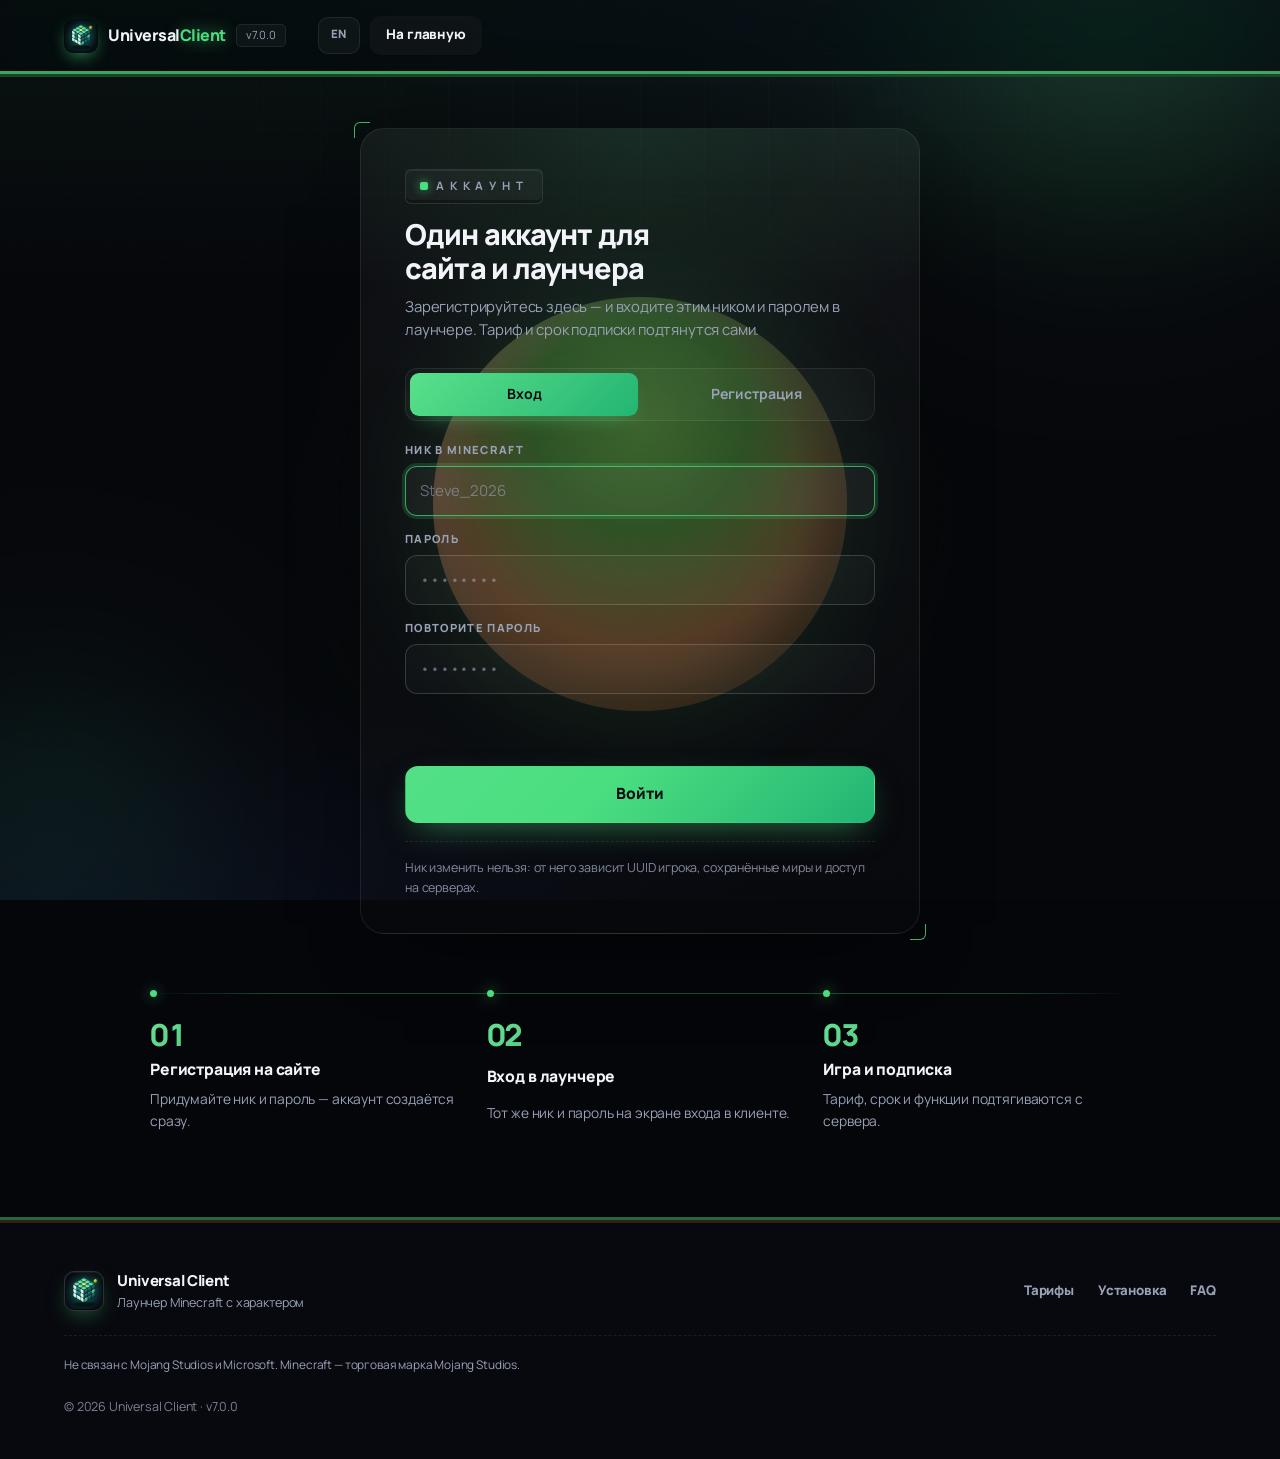
==== commit 97da6503: "Add files via upload" ====
--- a/account.html
+++ b/account.html
@@ -10,7 +10,7 @@
 <link rel="apple-touch-icon" href="assets/img/icon.png">
 <link rel="preload" href="assets/fonts/manrope-cyrillic.woff2" as="font" type="font/woff2" crossorigin>
 <link rel="preload" href="assets/fonts/manrope-latin.woff2" as="font" type="font/woff2" crossorigin>
-<link rel="stylesheet" href="assets/css/style.css?v=7">
+<link rel="stylesheet" href="assets/css/style.css?v=8">
 <link rel="stylesheet" href="assets/css/account.css?v=7">
 <script>document.documentElement.classList.add("js");</script>
 </head>
@@ -113,6 +113,14 @@
           <p class="prof__sub" id="subUntil"></p>
           <div class="meter" id="subMeter" hidden><div class="meter__fill" id="subFill"></div></div>
           <p class="prof__hint" id="subHint"></p>
+          <div class="hwidbox" id="hwidBox" hidden>
+            <span class="hwidbox__label" data-i18n="prof.hwidTitle">HWID подписки</span>
+            <div class="hwidbox__row">
+              <code class="hwidbox__value" id="subHwid">—</code>
+              <button class="btn btn--ghost btn--sm" id="subHwidCopy" type="button" data-i18n="prof.hwidCopy">Копировать</button>
+            </div>
+            <p class="hwidbox__hint" id="subHwidHint" data-i18n="prof.hwidHint"></p>
+          </div>
           <a class="btn btn--primary" id="subCta" href="index.html#pricing" data-i18n="prof.ctaFree">Открыть Premium</a>
           <div class="admin-self" id="adminSelf" hidden>
             <div class="admin-self__row">
--- a/assets/css/style.css
+++ b/assets/css/style.css
@@ -210,6 +210,40 @@
   background: linear-gradient(180deg,
     color-mix(in srgb, var(--a) 6%, transparent),
     transparent 32%);
+}
+
+/* ---------- ФОН: вращающаяся круглая планета (Minecraft) ---------- */
+
+.bg::after {
+  content: "";
+  position: absolute;
+  top: 56%;
+  left: 50%;
+  width: 46vmin;
+  height: 46vmin;
+  max-width: 560px;
+  max-height: 560px;
+  translate: -50% -50%;
+  border-radius: 50%;
+  background:
+    radial-gradient(circle at 50% 30%, #59a03e 0%, #3f7f2f 30%, #8a5a33 62%, #6b4423 100%);
+  box-shadow:
+    inset -18px -14px 46px rgba(18, 28, 14, 0.55),
+    inset 12px 10px 34px rgba(255, 255, 255, 0.13),
+    0 0 120px color-mix(in srgb, var(--a) 20%, transparent);
+  opacity: 0.55;
+  animation: planet-spin 140s linear infinite;
+  will-change: transform;
+  pointer-events: none;
+}
+
+@keyframes planet-spin {
+  from { rotate: 0deg; }
+  to { rotate: 360deg; }
+}
+
+@media (prefers-reduced-motion: reduce) {
+  .bg::after { animation: none; }
 }
 
 .bg-noise {
--- a/assets/css/account.css
+++ b/assets/css/account.css
@@ -466,6 +466,43 @@
 }
 
 .prof__hint.is-warn { color: #fbbf24; }
+
+/* HWID подписки */
+
+.hwidbox {
+  margin-top: 14px;
+  padding: 12px;
+  border: 1px solid var(--line);
+  border-radius: 12px;
+  background: rgba(255, 255, 255, 0.03);
+  display: grid;
+  gap: 8px;
+}
+
+.hwidbox[hidden] { display: none; }
+
+.hwidbox__label {
+  font-size: 0.7rem;
+  font-weight: 700;
+  letter-spacing: 0.14em;
+  text-transform: uppercase;
+  color: var(--muted);
+}
+
+.hwidbox__row { display: flex; align-items: center; gap: 8px; }
+
+.hwidbox__value {
+  font-family: var(--mono);
+  font-size: 0.92rem;
+  color: var(--text);
+  background: rgba(255, 255, 255, 0.04);
+  border: 1px solid var(--line);
+  border-radius: 8px;
+  padding: 6px 10px;
+  word-break: break-all;
+}
+
+.hwidbox__hint { margin: 0; font-size: 0.78rem; color: var(--muted); }
 
 .meter {
   margin-top: 16px;
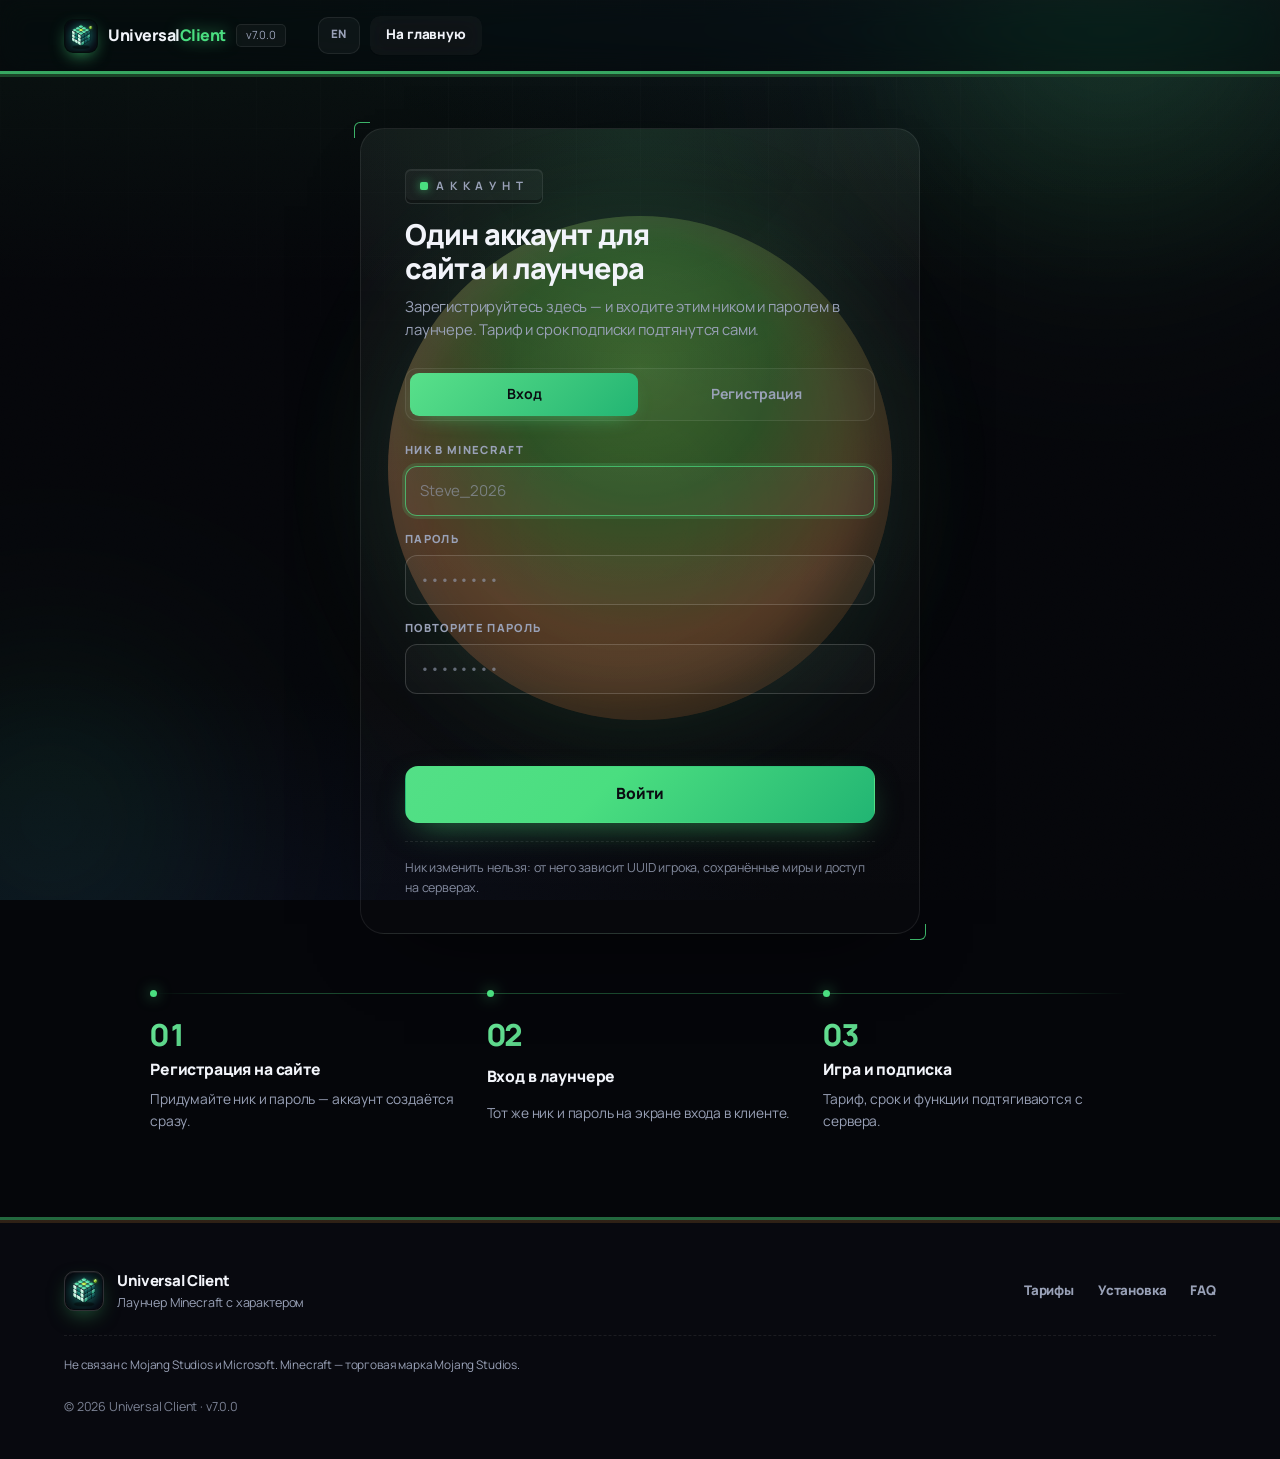
==== commit 0c1234e3: "Add files via upload" ====
--- a/account.html
+++ b/account.html
@@ -10,7 +10,7 @@
 <link rel="apple-touch-icon" href="assets/img/icon.png">
 <link rel="preload" href="assets/fonts/manrope-cyrillic.woff2" as="font" type="font/woff2" crossorigin>
 <link rel="preload" href="assets/fonts/manrope-latin.woff2" as="font" type="font/woff2" crossorigin>
-<link rel="stylesheet" href="assets/css/style.css?v=8">
+<link rel="stylesheet" href="assets/css/style.css?v=9">
 <link rel="stylesheet" href="assets/css/account.css?v=7">
 <script>document.documentElement.classList.add("js");</script>
 </head>
--- a/assets/css/style.css
+++ b/assets/css/style.css
@@ -217,12 +217,12 @@
 .bg::after {
   content: "";
   position: absolute;
-  top: 56%;
+  top: 52%;
   left: 50%;
-  width: 46vmin;
-  height: 46vmin;
-  max-width: 560px;
-  max-height: 560px;
+  width: 56vmin;
+  height: 56vmin;
+  max-width: 680px;
+  max-height: 680px;
   translate: -50% -50%;
   border-radius: 50%;
   background:
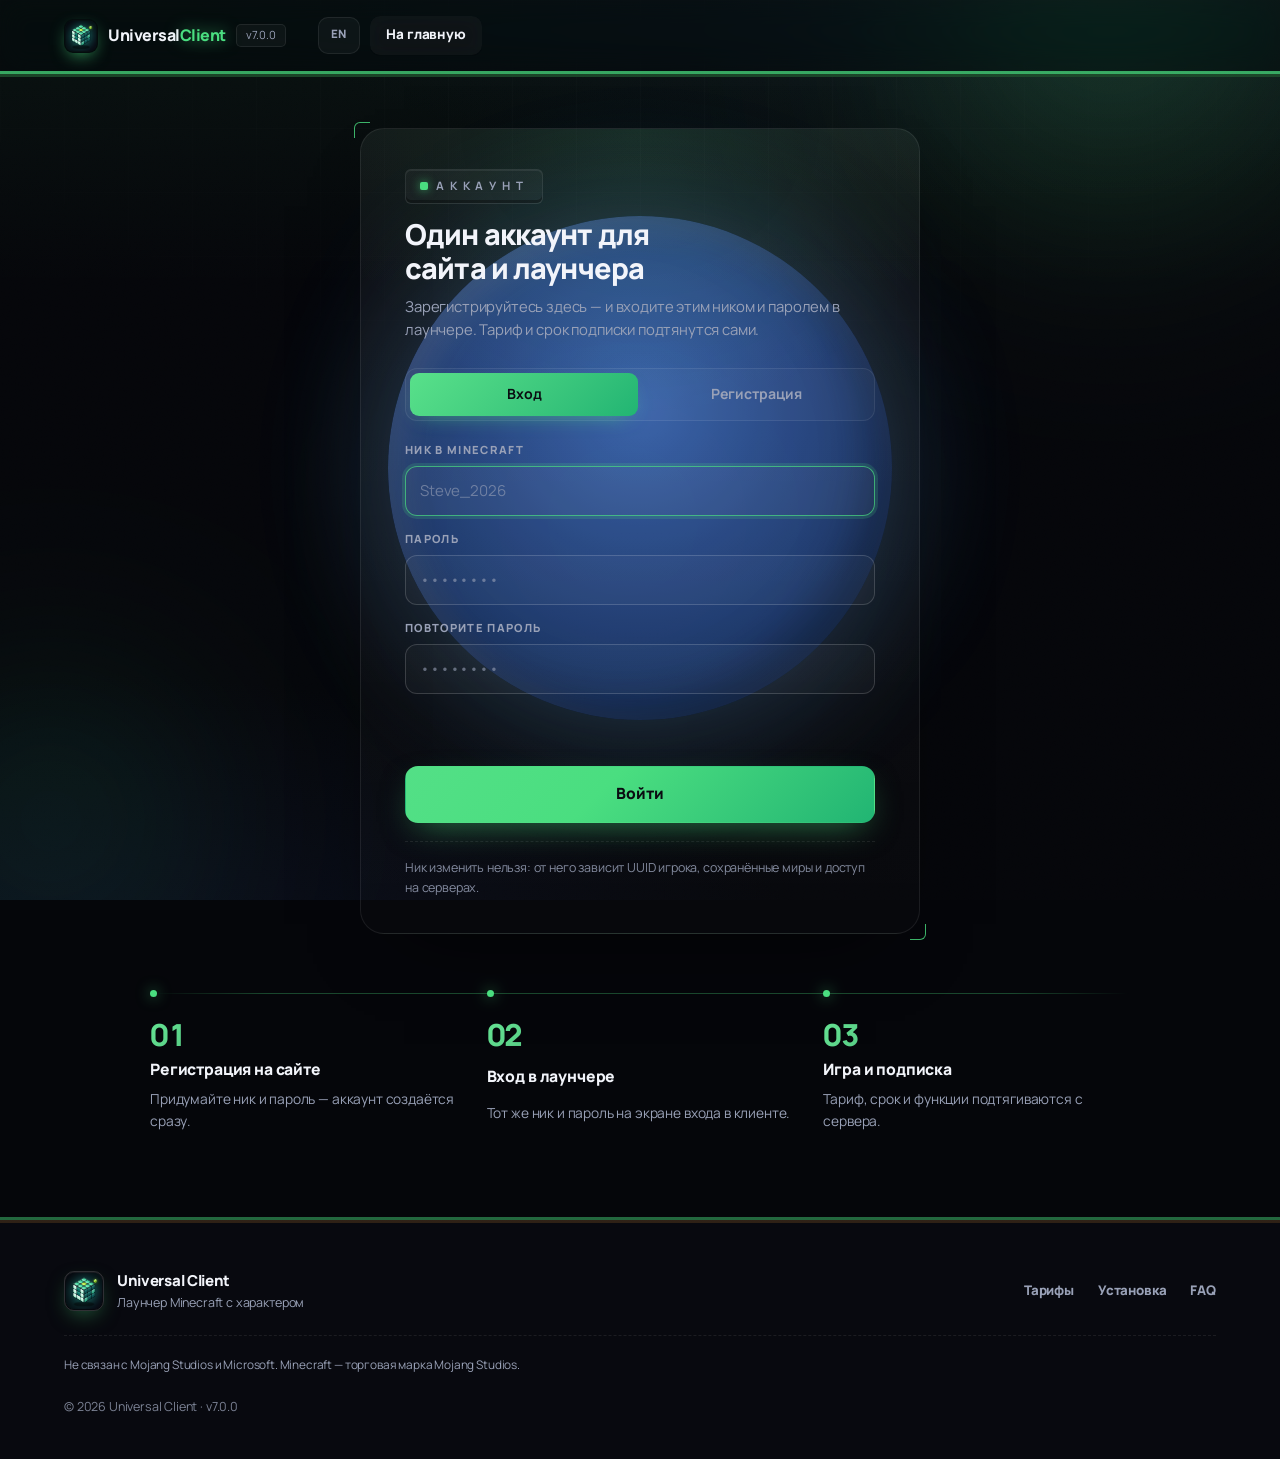
==== commit e21eeb61: "Add files via upload" ====
--- a/account.html
+++ b/account.html
@@ -10,7 +10,7 @@
 <link rel="apple-touch-icon" href="assets/img/icon.png">
 <link rel="preload" href="assets/fonts/manrope-cyrillic.woff2" as="font" type="font/woff2" crossorigin>
 <link rel="preload" href="assets/fonts/manrope-latin.woff2" as="font" type="font/woff2" crossorigin>
-<link rel="stylesheet" href="assets/css/style.css?v=9">
+<link rel="stylesheet" href="assets/css/style.css?v=10">
 <link rel="stylesheet" href="assets/css/account.css?v=7">
 <script>document.documentElement.classList.add("js");</script>
 </head>
--- a/assets/css/style.css
+++ b/assets/css/style.css
@@ -226,12 +226,16 @@
   translate: -50% -50%;
   border-radius: 50%;
   background:
-    radial-gradient(circle at 50% 30%, #59a03e 0%, #3f7f2f 30%, #8a5a33 62%, #6b4423 100%);
+    url("data:image/svg+xml,%3Csvg xmlns='http://www.w3.org/2000/svg' width='320' height='320'%3E%3Cfilter id='c'%3E%3CfeGaussianBlur stdDeviation='30'%3E%3Ccircle cx='150' cy='120' r='95' fill='%23ffffff' fill-opacity='0.85'/%3E%3Ccircle cx='255' cy='255' r='115' fill='%23ffffff' fill-opacity='0.75'/%3E%3Ccircle cx='115' cy='255' r='70' fill='%23ffffff' fill-opacity='0.7'/%3E%3Ccircle cx='205' cy='60' r='55' fill='%23ffffff' fill-opacity='0.6'/%3E%3C/filter%3E%3Crect width='320' height='320' filter='url(%23c)'/%3E%3C/svg%3E"),
+    url("data:image/svg+xml,%3Csvg xmlns='http://www.w3.org/2000/svg' width='320' height='320'%3E%3Cfilter id='b'%3E%3CfeGaussianBlur stdDeviation='42'%3E%3Ccircle cx='100' cy='140' r='150' fill='%235d8a3e'/%3E%3Ccircle cx='245' cy='205' r='165' fill='%238a6a42'/%3E%3Ccircle cx='215' cy='80' r='95' fill='%23546838'/%3E%3C/filter%3E%3Crect width='320' height='320' filter='url(%23b)'/%3E%3C/svg%3E"),
+    radial-gradient(circle at 50% 38%, #3d6fc4 0%, #2a4f96 38%, #1b3a72 70%, #122a52 100%);
+  background-size: 100% 100%, 100% 100%, 100% 100%;
+  background-repeat: no-repeat;
   box-shadow:
-    inset -18px -14px 46px rgba(18, 28, 14, 0.55),
-    inset 12px 10px 34px rgba(255, 255, 255, 0.13),
-    0 0 120px color-mix(in srgb, var(--a) 20%, transparent);
-  opacity: 0.55;
+    inset -18px -14px 46px rgba(10, 20, 40, 0.55),
+    inset 12px 10px 34px rgba(255, 255, 255, 0.14),
+    0 0 140px rgba(90, 169, 255, 0.35);
+  opacity: 0.85;
   animation: planet-spin 140s linear infinite;
   will-change: transform;
   pointer-events: none;
